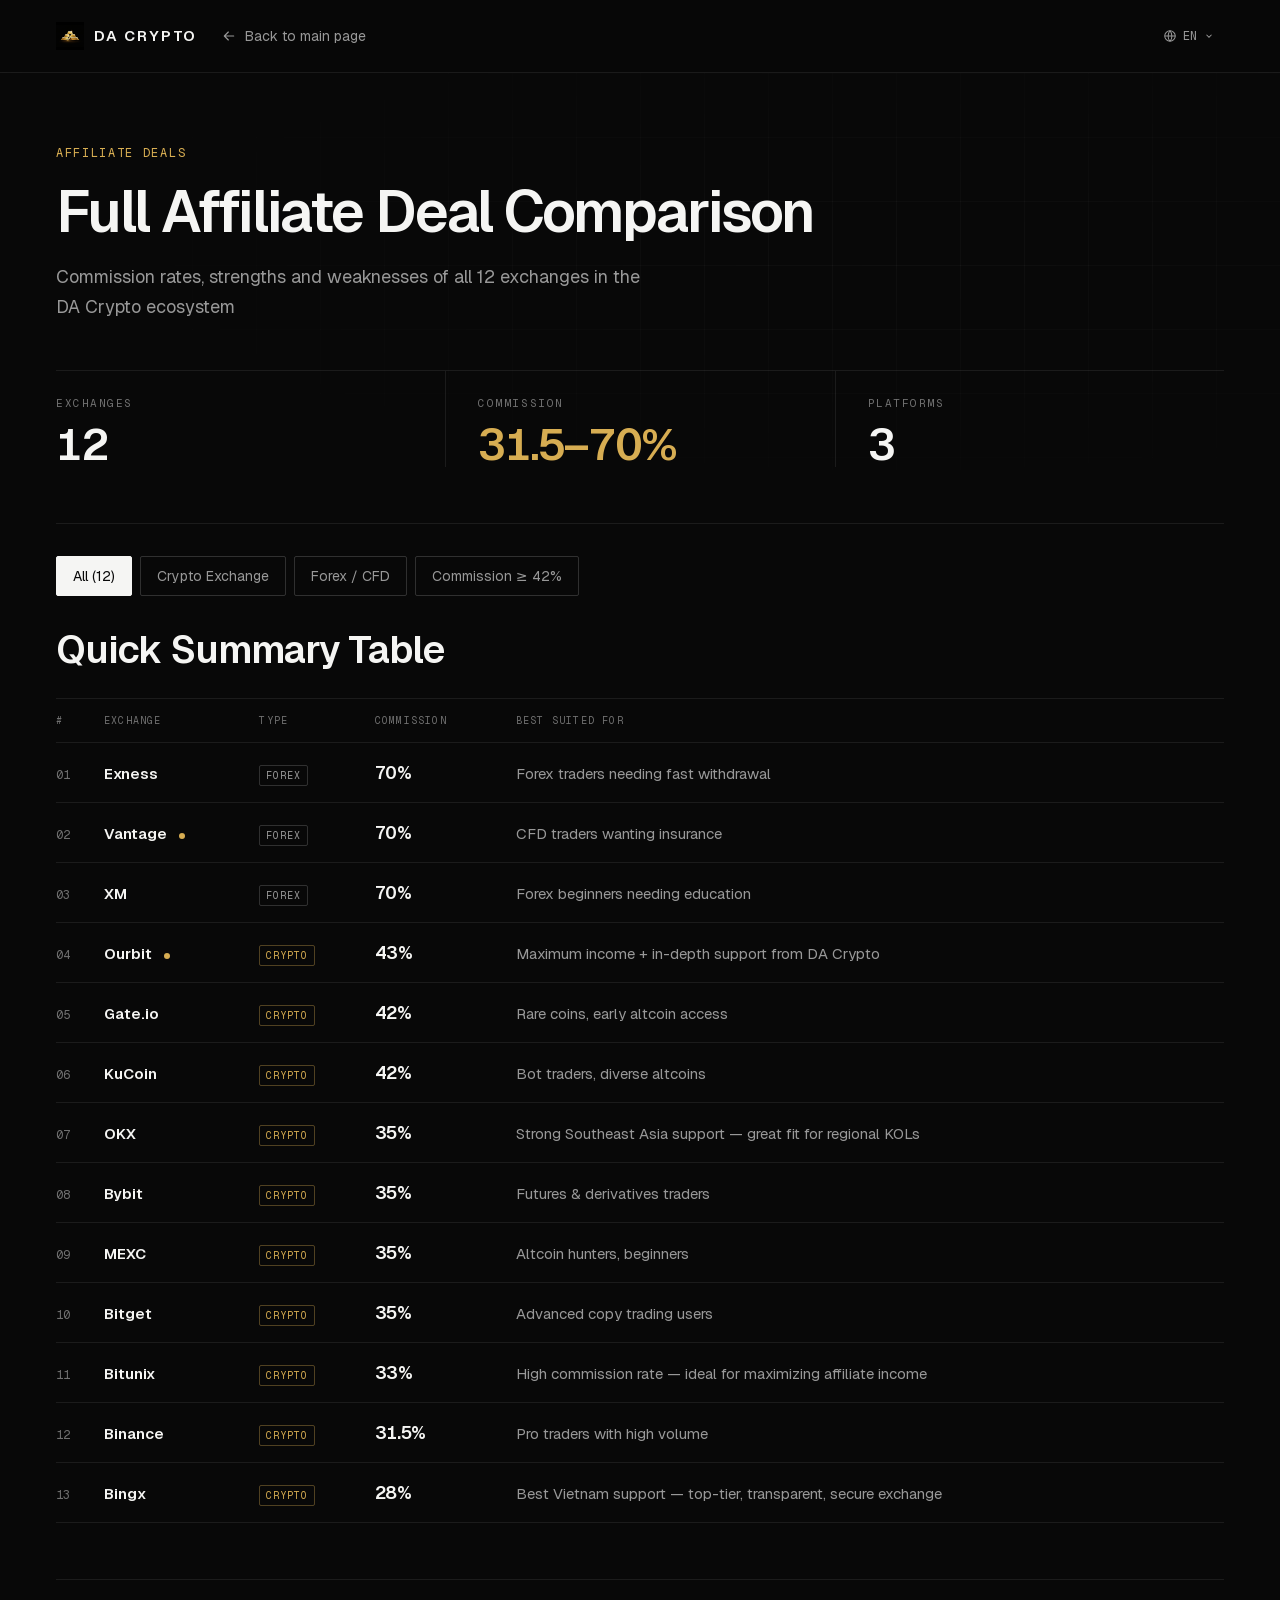
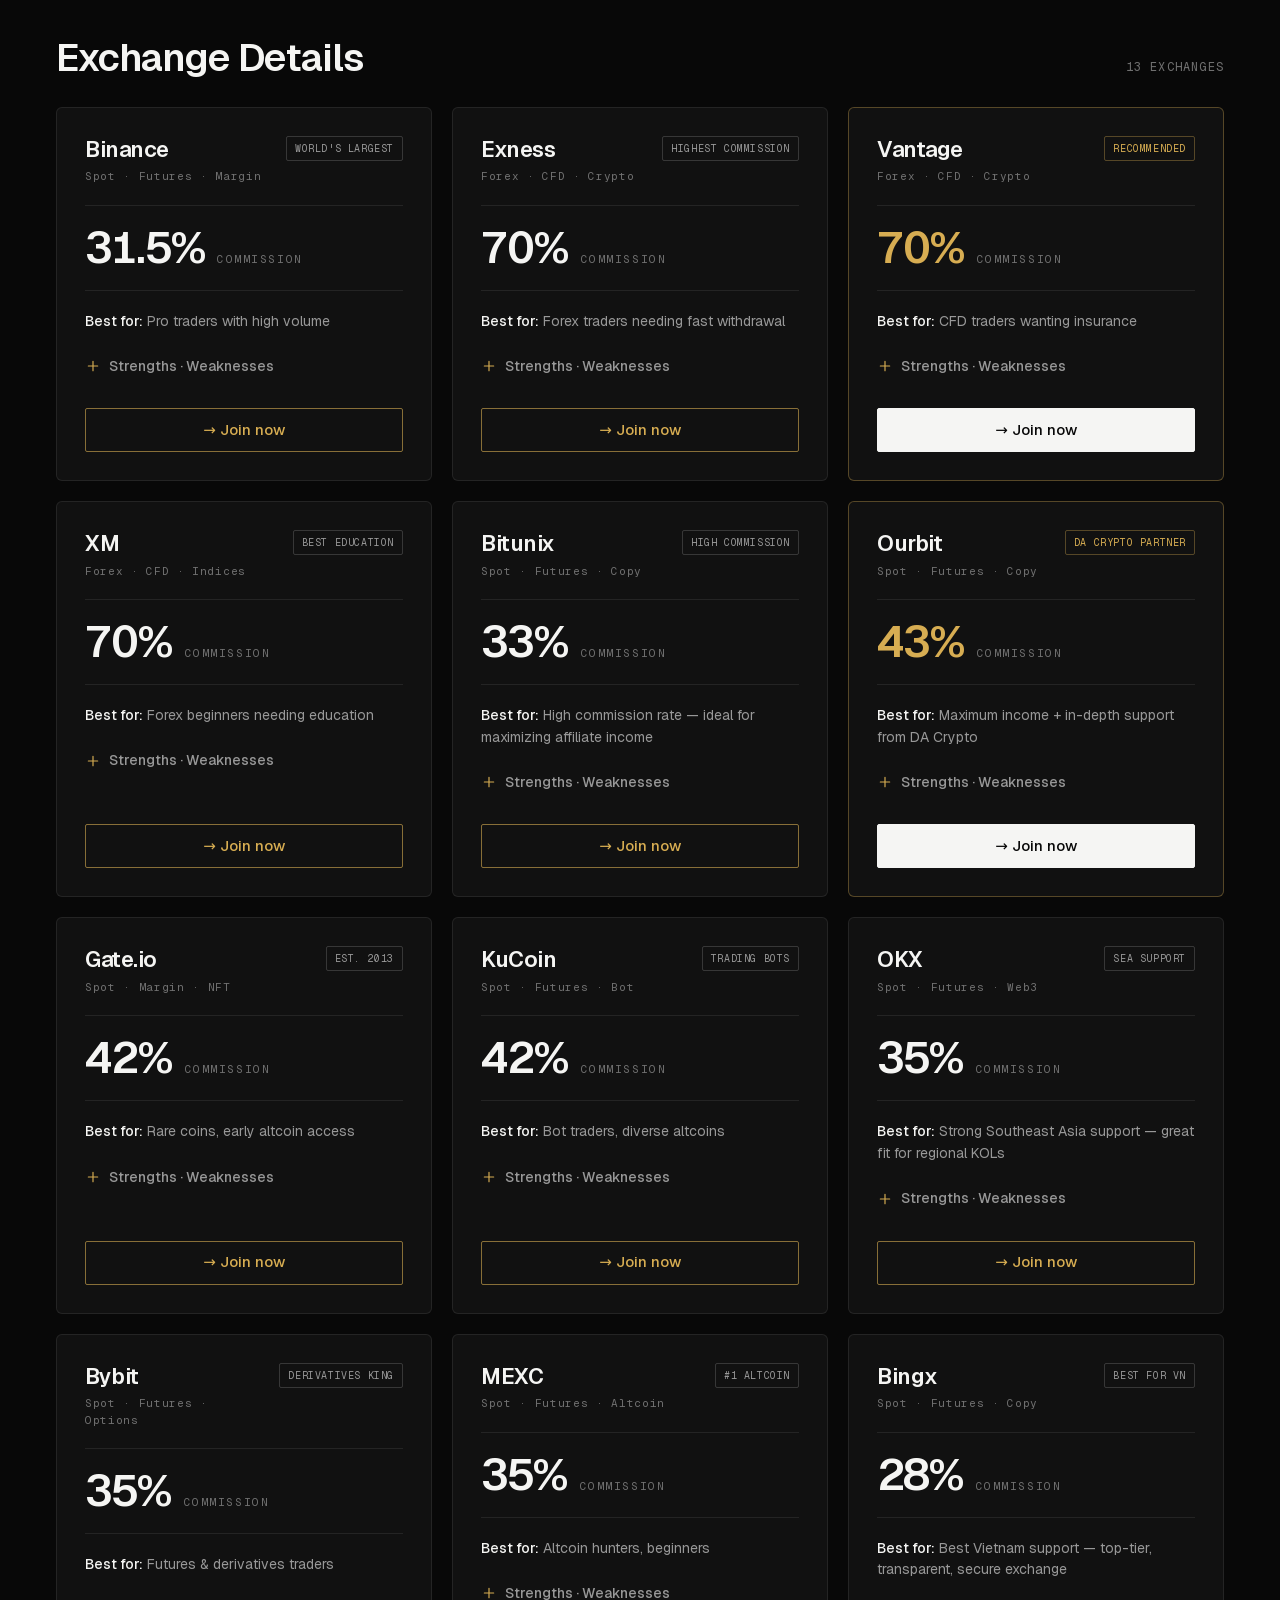
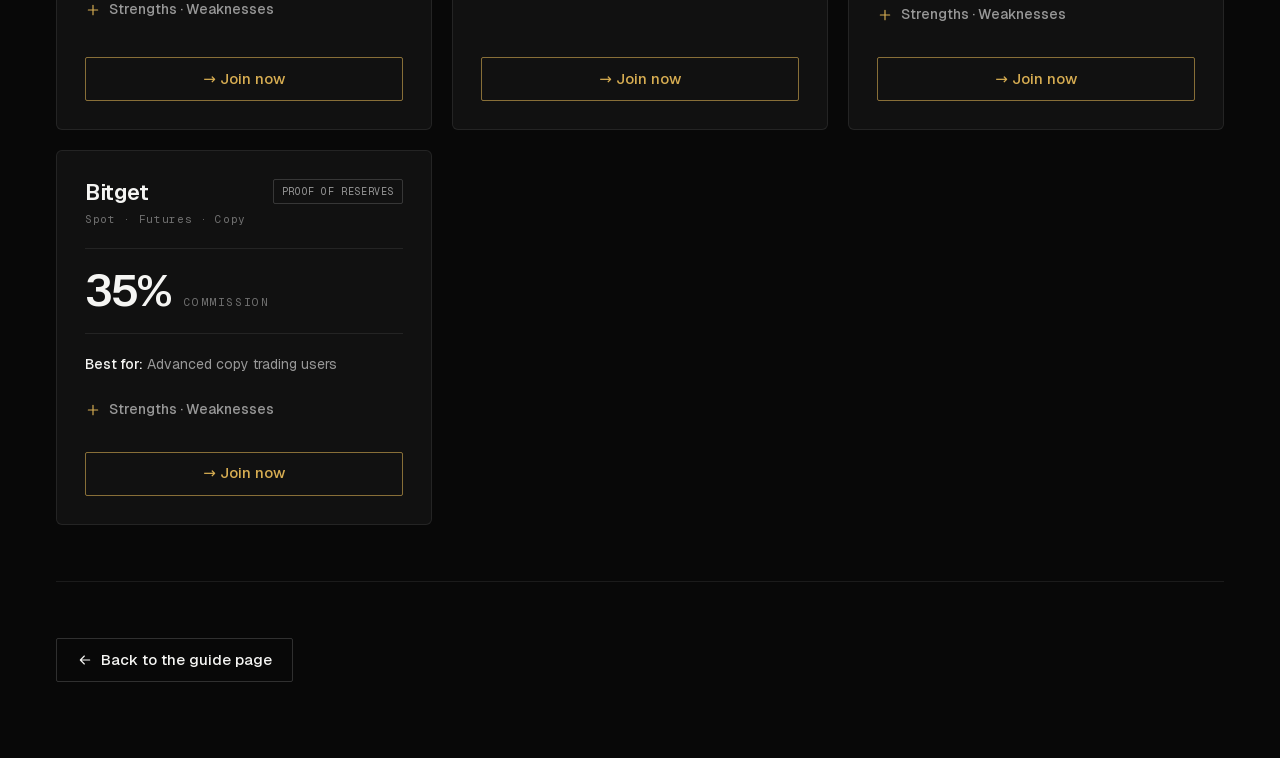
==== deals.html @ cb8964d0 "Remove inline-edit listener and dead code - index.html: remove the Perplexity inline-edit listener t" ====
<!DOCTYPE html>
<html lang="en" data-theme="dark">
<head>
  <meta charset="UTF-8" />
  <meta name="viewport" content="width=device-width, initial-scale=1.0" />
  <title>Affiliate Deal Comparison — DA CRYPTO</title>
  <style>html.i18n-pending body{visibility:hidden}</style>
  <script>document.documentElement.classList.add('i18n-pending');setTimeout(function(){document.documentElement.classList.remove('i18n-pending')},1500);</script>

  <!-- Favicon -->
  <link rel="icon" type="image/x-icon" href="/favicon.ico?v=2" />
  <link rel="icon" type="image/png" sizes="16x16" href="/favicon-16x16.png?v=2" />
  <link rel="icon" type="image/png" sizes="32x32" href="/favicon-32x32.png?v=2" />
  <link rel="icon" type="image/png" sizes="48x48" href="/favicon-48x48.png?v=2" />
  <link rel="apple-touch-icon" sizes="180x180" href="/apple-touch-icon.png?v=2" />
  <link rel="icon" type="image/png" sizes="192x192" href="/icon-192x192.png?v=2" />
  <link rel="icon" type="image/png" sizes="512x512" href="/icon-512x512.png?v=2" />
  <!-- Fonts: self-hosted Geist, identical to danetwork.asia (see style.css) -->
  <link rel="preload" href="/fonts/geist-latin.woff2" as="font" type="font/woff2" crossorigin />
  <meta name="theme-color" content="#080808" />
  <link rel="stylesheet" href="style.css" />
  <style>
    /* Deal comparison page — built only from the DA Network tokens in style.css */

    /* ── Top bar ── */
    .deals-topbar-wrap {
      position: sticky; top: 0; z-index: 50;
      border-bottom: 1px solid var(--color-line);
      background: rgb(8 8 8 / 0.85);
      -webkit-backdrop-filter: blur(12px); backdrop-filter: blur(12px);
    }
    .deals-topbar { display: flex; align-items: center; justify-content: space-between; gap: 1rem; height: var(--header-h); }
    .deals-topbar-left { display: flex; align-items: center; gap: 1.5rem; min-width: 0; }
    .deals-hero-back {
      display: inline-flex; align-items: center; gap: 0.5rem; min-height: 2.5rem;
      font-size: 0.875rem; color: var(--color-muted); white-space: nowrap;
      transition: color var(--dur-fast);
    }
    .deals-hero-back:hover { color: var(--color-fg); }
    @media (max-width: 639px) { .deals-topbar .deals-hero-back { display: none; } }

    /* ── Hero ── */
    .deals-hero { position: relative; overflow: hidden; }
    .deals-hero-content { position: relative; padding-top: 4.5rem; padding-bottom: 3.5rem; }
    .deals-hero-content h1 { margin-top: 1.25rem; max-width: 48rem; }
    .deals-hero-content p:not(.eyebrow) { max-width: var(--measure); margin-top: 1.25rem; font-size: 1.125rem; line-height: 1.65; color: var(--color-muted); }

    /* ── Stats ledger ── */
    .deals-stats {
      display: grid; grid-template-columns: repeat(3, minmax(0, 1fr));
      margin-top: 3rem; border-top: 1px solid var(--color-line);
    }
    .deals-stat { display: flex; flex-direction: column-reverse; justify-content: flex-end; gap: 0.75rem; padding: 1.5rem 1.25rem 0 0; }
    .deals-stat + .deals-stat { padding-left: 1.25rem; border-left: 1px solid var(--color-line); }
    @media (min-width: 768px) { .deals-stat { padding-right: 2rem; } .deals-stat + .deals-stat { padding-left: 2rem; } }
    .deals-stat-num {
      font-size: clamp(1.6rem, 4vw, 2.75rem); font-weight: 600; letter-spacing: -0.04em; line-height: 1;
      font-variant-numeric: tabular-nums; color: var(--color-fg);
    }
    .deals-stat:nth-child(2) .deals-stat-num { color: var(--color-gold); }
    .deals-stat-lbl { font-family: var(--font-mono); font-size: 0.6875rem; letter-spacing: 0.14em; text-transform: uppercase; color: var(--color-faint); }

    /* ── Container ── */
    .deals-container { padding-bottom: var(--section-quiet); }

    /* ── Filter (segmented) ── */
    .deals-filter {
      display: flex; flex-wrap: wrap; gap: 0.5rem;
      padding-block: 2rem; border-top: 1px solid var(--color-line);
    }
    .filter-btn {
      min-height: 2.5rem; padding-inline: 1rem;
      border: 1px solid var(--color-line-strong); border-radius: var(--radius-sm);
      font-size: 0.875rem; color: var(--color-muted);
      transition: color var(--dur-fast), border-color var(--dur-fast), background-color var(--dur-fast);
    }
    .filter-btn:hover { color: var(--color-fg); border-color: rgb(245 245 243 / 0.5); }
    .filter-btn.active { background: var(--color-fg); border-color: var(--color-fg); color: var(--color-ink-0); }

    /* ── Summary table ── */
    .summary-section { padding-bottom: 3.5rem; }
    .summary-section h2,
    .section-divider h2 {
      font-weight: 600; line-height: 1.1; letter-spacing: -0.03em;
      font-size: clamp(1.6rem, 3vw, 2.4rem);
      text-wrap: balance;
    }
    .summary-section h2 { margin-bottom: 1.75rem; }
    .summary-wrap {
      overflow-x: auto; -webkit-overflow-scrolling: touch;
      border-top: 1px solid var(--color-line);
    }
    .summary-table { width: 100%; min-width: 40rem; border-collapse: collapse; font-size: 0.9375rem; }
    .summary-table th {
      padding: 0.875rem 1rem 0.875rem 0; text-align: left; white-space: nowrap;
      font-family: var(--font-mono); font-size: 0.625rem; font-weight: 400; letter-spacing: 0.12em; text-transform: uppercase;
      color: var(--color-faint);
      border-bottom: 1px solid var(--color-line);
    }
    .summary-table td {
      padding: 1rem 1rem 1rem 0; vertical-align: baseline;
      color: var(--color-muted);
      border-bottom: 1px solid var(--color-line);
    }
    .summary-table tbody tr { transition: background-color var(--dur-fast); }
    .summary-table tbody tr:hover { background: rgb(255 255 255 / 0.02); }
    .summary-table .idx-cell { font-family: var(--font-mono); font-size: 0.75rem; color: var(--color-faint); font-variant-numeric: tabular-nums; width: 3rem; }
    .rate-cell { font-size: 1.125rem; font-weight: 600; letter-spacing: -0.02em; font-variant-numeric: tabular-nums; color: var(--color-fg) !important; white-space: nowrap; }
    .name-cell { color: var(--color-fg) !important; font-weight: 600; white-space: nowrap; }
    .table-badge {
      display: inline-block; margin-left: 0.5rem; vertical-align: 0.1em;
      width: 0.375rem; height: 0.375rem; border-radius: 50%; background: var(--color-gold);
      font-size: 0; overflow: hidden;
    }
    .type-pill {
      display: inline-block; padding: 0.125rem 0.375rem;
      border: 1px solid var(--color-line-strong); border-radius: var(--radius-sm);
      font-family: var(--font-mono); font-size: 0.625rem; letter-spacing: 0.1em; white-space: nowrap;
      color: var(--color-muted);
    }
    .type-pill.crypto { border-color: var(--color-gold-line); color: var(--color-gold); }

    /* ── Section divider ── */
    .section-divider {
      display: flex; flex-wrap: wrap; align-items: baseline; justify-content: space-between; gap: 0.75rem 2rem;
      padding-top: 3.5rem; padding-bottom: 1.75rem;
      border-top: 1px solid var(--color-line);
    }
    .section-divider-line { display: none; }
    .cards-count { font-family: var(--font-mono); font-size: 0.75rem; letter-spacing: 0.1em; text-transform: uppercase; color: var(--color-faint); }

    /* ── Cards grid ── */
    .deals-grid { display: grid; gap: 1.25rem; }
    @media (min-width: 768px) { .deals-grid { grid-template-columns: repeat(2, minmax(0, 1fr)); } }
    @media (min-width: 1280px) { .deals-grid { grid-template-columns: repeat(3, minmax(0, 1fr)); } }
    .deal-card {
      display: flex; flex-direction: column; gap: 1.25rem;
      padding: 1.75rem;
      background: var(--color-ink-1);
      border: 1px solid var(--color-line);
      border-radius: var(--radius-lg);
      transition: border-color var(--dur-fast);
    }
    .deal-card:hover { border-color: var(--color-line-strong); }
    .deal-card.featured { border-color: var(--color-gold-line); }
    .deal-card-header { display: flex; justify-content: space-between; align-items: flex-start; gap: 1rem; }
    .deal-name { font-size: 1.375rem; font-weight: 600; letter-spacing: -0.02em; line-height: 1.2; }
    .deal-type-row { display: flex; align-items: center; gap: 0.5rem; margin-top: 0.375rem; flex-wrap: wrap; }
    .deal-subtype { font-family: var(--font-mono); font-size: 0.6875rem; letter-spacing: 0.06em; color: var(--color-faint); }
    .deal-badge-pill {
      flex-shrink: 0; max-width: 50%;
      padding: 0.25rem 0.5rem;
      border: 1px solid var(--color-line-strong); border-radius: var(--radius-sm);
      font-family: var(--font-mono); font-size: 0.625rem; letter-spacing: 0.06em; text-transform: uppercase; text-align: right;
      color: var(--color-muted);
    }
    .deal-card.featured .deal-badge-pill { border-color: var(--color-gold-line); color: var(--color-gold); }
    .deal-rate-box {
      display: flex; align-items: baseline; flex-wrap: wrap; gap: 0.25rem 0.75rem;
      padding-block: 1.25rem; border-block: 1px solid var(--color-line);
    }
    .deal-rate-num { font-size: 2.75rem; font-weight: 600; letter-spacing: -0.04em; line-height: 1; font-variant-numeric: tabular-nums; }
    .deal-card.featured .deal-rate-num { color: var(--color-gold); }
    .deal-rate-label { font-family: var(--font-mono); font-size: 0.6875rem; letter-spacing: 0.14em; text-transform: uppercase; color: var(--color-faint); }
    .deal-more { margin-top: -0.5rem; }
    .deal-more .disclosure-body { display: grid; gap: 1.25rem; padding-top: 0.75rem; }
    .deal-procon { display: flex; flex-direction: column; }
    .deal-procon-title {
      margin-bottom: 0.625rem;
      font-family: var(--font-mono); font-size: 0.6875rem; letter-spacing: 0.14em; text-transform: uppercase;
    }
    .deal-procon-title.pros { color: var(--color-gold); }
    .deal-procon-title.cons { color: var(--color-faint); }
    .deal-list { display: grid; gap: 0.4rem; }
    .deal-list li { position: relative; padding-left: 1rem; font-size: 0.875rem; line-height: 1.5; color: var(--color-muted); }
    .deal-list.pros li::before { content: ''; position: absolute; left: 0; top: 0.62em; width: 0.3rem; height: 0.3rem; border-radius: 50%; background: var(--color-gold); }
    .deal-list.cons li::before { content: ''; position: absolute; left: 0; top: 0.72em; width: 0.4rem; height: 1px; background: var(--color-faint); }
    .deal-best-for { font-size: 0.875rem; line-height: 1.55; color: var(--color-muted); }
    .deal-best-for strong { color: var(--color-fg); font-weight: 500; }
    .deal-cta-btn {
      margin-top: auto;
      display: flex; align-items: center; justify-content: center; min-height: 2.75rem;
      border: 1px solid rgb(215 173 82 / 0.6); border-radius: var(--radius-sm);
      font-size: 0.9375rem; font-weight: 500; color: var(--color-gold);
      transition: background-color var(--dur-fast), color var(--dur-fast);
    }
    .deal-cta-btn:hover { background: var(--color-gold); color: var(--color-ink-0); }
    .deal-card.featured .deal-cta-btn { background: var(--color-fg); border-color: var(--color-fg); color: var(--color-ink-0); }
    .deal-card.featured .deal-cta-btn:hover { background: #fff; }

    /* ── Back footer ── */
    .deals-footer { padding-top: 3.5rem; margin-top: 3.5rem; border-top: 1px solid var(--color-line); }

    /* ── No results ── */
    .no-results { grid-column: 1 / -1; padding: 3rem 0; font-size: 1rem; color: var(--color-muted); }

    @media (max-width: 639px) {
      .deal-card { padding: 1.25rem; }
      .deals-hero-content { padding-top: 3rem; }
    }
  </style>
</head>
<body>

<!-- ═══════════════════ TOP BAR ═══════════════════ -->
<header class="deals-topbar-wrap">
  <div class="container deals-topbar">
    <div class="deals-topbar-left">
      <a href="index.html" class="logo" aria-label="DA CRYPTO Home">
        <img class="logo-mark" src="/icon-192x192.png?v=2" alt="" width="28" height="28" />
        <span class="logo-wordmark">DA CRYPTO</span>
      </a>
      <a href="index.html" class="deals-hero-back">
        <svg class="icon" width="16" height="16" viewBox="0 0 24 24" fill="none" stroke="currentColor" stroke-width="1.75" stroke-linecap="round" stroke-linejoin="round" aria-hidden="true"><path d="M19 12H5M11 6l-6 6 6 6"/></svg>
        <span id="txt-back">Về trang chính</span>
      </a>
    </div>
    <div class="lang-select" id="langSelect">
      <button class="lang-select-btn" type="button" onclick="toggleLangDropdown()" aria-label="Select language" aria-haspopup="listbox">
        <svg class="icon" width="14" height="14" viewBox="0 0 24 24" fill="none" stroke="currentColor" stroke-width="1.75" aria-hidden="true"><circle cx="12" cy="12" r="9"/><path d="M3 12h18M12 3a14 14 0 0 1 0 18M12 3a14 14 0 0 0 0 18"/></svg>
        <span id="langCurrentLabel">EN</span>
        <svg class="icon lang-chevron" width="10" height="10" viewBox="0 0 24 24" fill="none" stroke="currentColor" stroke-width="2.5" aria-hidden="true"><path d="M6 9l6 6 6-6"/></svg>
      </button>
      <div class="lang-dropdown" id="langDropdown" role="listbox">
        <button class="lang-opt" type="button" role="option" lang="vi" data-lang-code="vi" onclick="selectLangDeals('vi')"><span class="lang-code">VI</span><span>Tiếng Việt</span></button>
        <button class="lang-opt active" type="button" role="option" lang="en" data-lang-code="en" onclick="selectLangDeals('en')"><span class="lang-code">EN</span><span>English</span></button>
        <button class="lang-opt" type="button" role="option" lang="th" data-lang-code="th" onclick="selectLangDeals('th')"><span class="lang-code">TH</span><span>ภาษาไทย</span></button>
        <button class="lang-opt" type="button" role="option" lang="ko" data-lang-code="ko" onclick="selectLangDeals('ko')"><span class="lang-code">KO</span><span>한국어</span></button>
        <button class="lang-opt" type="button" role="option" lang="id" data-lang-code="id" onclick="selectLangDeals('id')"><span class="lang-code">ID</span><span>Indonesia</span></button>
      </div>
    </div>
  </div>
</header>

<!-- ═══════════════════ HERO ═══════════════════ -->
<main>
<div class="deals-hero">
  <div class="hero-grid-bg" aria-hidden="true"></div>
  <div class="container deals-hero-content">
    <p class="eyebrow" id="txt-tag">AFFILIATE DEALS</p>
    <h1 class="h-section" id="txt-title">So Sánh Deal Affiliate Tất Cả Sàn</h1>
    <p id="txt-sub">Tỷ lệ hoa hồng, thế mạnh và điểm yếu của 12 sàn trong hệ sinh thái DA Crypto</p>
    <div class="deals-stats">
      <div class="deals-stat">
        <div class="deals-stat-num">12</div>
        <div class="deals-stat-lbl" id="txt-stat1">Sàn giao dịch</div>
      </div>
      <div class="deals-stat">
        <div class="deals-stat-num">31.5–70%</div>
        <div class="deals-stat-lbl" id="txt-stat2">Hoa hồng</div>
      </div>
      <div class="deals-stat">
        <div class="deals-stat-num">3</div>
        <div class="deals-stat-lbl" id="txt-stat3">Nền tảng</div>
      </div>
    </div>
  </div>
</div>

<!-- ═══════════════════ CONTENT ═══════════════════ -->
<div class="container deals-container">

  <!-- Filter -->
  <div class="deals-filter">
    <button class="filter-btn active" data-filter="all"    onclick="applyFilter('all')"    id="fb-all">Tất cả (12)</button>
    <button class="filter-btn"        data-filter="crypto" onclick="applyFilter('crypto')" id="fb-crypto">Crypto Exchange</button>
    <button class="filter-btn"        data-filter="forex"  onclick="applyFilter('forex')"  id="fb-forex">Forex / CFD</button>
    <button class="filter-btn"        data-filter="high"   onclick="applyFilter('high')"   id="fb-high">HH ≥ 42%</button>
  </div>

  <!-- Summary table -->
  <div class="summary-section">
    <h2 id="txt-table-title">Bảng Tổng Hợp Nhanh</h2>
    <div class="summary-wrap">
      <table class="summary-table">
        <thead>
          <tr>
            <th>#</th>
            <th id="th-name">Sàn</th>
            <th id="th-type">Loại</th>
            <th id="th-rate">Hoa Hồng</th>
            <th id="th-best">Phù hợp nhất với</th>
          </tr>
        </thead>
        <tbody id="summaryBody"></tbody>
      </table>
    </div>
  </div>

  <!-- Section heading -->
  <div class="section-divider">
    <h2 id="txt-cards-title">Chi Tiết Từng Sàn</h2>
    <div class="section-divider-line"></div>
    <span class="cards-count" id="txt-cards-count">12 sàn</span>
  </div>

  <!-- Cards -->
  <div class="deals-grid" id="dealsGrid"></div>

  <!-- Back -->
  <div class="deals-footer">
    <a href="index.html" class="btn btn-outline back-home">
      <svg class="icon" width="16" height="16" viewBox="0 0 24 24" fill="none" stroke="currentColor" stroke-width="1.75" stroke-linecap="round" stroke-linejoin="round" aria-hidden="true"><path d="M19 12H5M11 6l-6 6 6 6"/></svg>
      <span id="txt-back2">Quay lại trang hướng dẫn</span>
    </a>
  </div>

</div><!-- /deals-container -->
</main>

<script>
// ═══════════════════════════════════════════════════════════
// DATA — self-contained, no dependency on app.js
// ═══════════════════════════════════════════════════════════
var exchangesData = {
  vi: [
    {
      name: 'Binance', cat: 'crypto',
      type: 'Spot · Futures · Margin',
      rate: '31.5%', rateNum: 31.5, rateNote: 'hoa hồng',
      featured: false, badge: '🌍 Lớn nhất thế giới',
      bestFor: 'Trader chuyên nghiệp, volume cao',
      pros: ['Thanh khoản sâu nhất thị trường','Phí thấp, giảm thêm khi dùng BNB','Hơn 500 cặp giao dịch','Proof of Reserves minh bạch'],
      cons: ['Hoa hồng affiliate thấp (31.5%)','Vấn đề pháp lý tại Mỹ 2023','KYC phức tạp, support chậm'],
    },
    {
      name: 'Exness', cat: 'forex',
      type: 'Forex · CFD · Crypto',
      rate: '70%', rateNum: 70, rateNote: 'hoa hồng',
      featured: false, badge: '💰 HH cao nhất',
      bestFor: 'Forex trader, cần rút nhanh',
      pros: ['Hoa hồng lên đến 70% — cao nhất nhóm','Rút tiền tức thì 24/7','Leverage cao (dưới $5,000)','Phí rút = 0, quản lý = 0'],
      cons: ['Không nhận người dùng Mỹ/EU','Spread một số cặp rất rộng','Sản phẩm hạn chế (~200 mã)'],
    },
    {
      name: 'Vantage', cat: 'forex',
      type: 'Forex · CFD · Crypto',
      rate: '70%', rateNum: 70, rateNote: 'hoa hồng',
      featured: true, badge: '⭐ Được đề xuất',
      bestFor: 'CFD trader, muốn bảo hiểm',
      pros: ["Hoa hồng 70%, bảo hiểm Lloyd's đến $1M","Được quản lý bởi ASIC, FCA, CIMA","Spread từ 0.0 pip, spread thực tế","MT4/MT5/TradingView/App riêng"],
      cons: ['Cơ cấu pháp lý nhiều entity gây nhầm lẫn','Support có thể chậm giờ cao điểm','Tài liệu giáo dục chưa sâu'],
    },
    {
      name: 'XM', cat: 'forex',
      type: 'Forex · CFD · Indices',
      rate: '70%', rateNum: 70, rateNote: 'hoa hồng',
      featured: false, badge: '📚 Giáo dục tốt',
      bestFor: 'Forex beginner, cần đào tạo',
      pros: ['Deposit tối thiểu chỉ $5','Webinar hàng ngày, đào tạo đa ngôn ngữ','Có giấy phép CySEC, ASIC','Bảo vệ số dư âm cho tất cả khách hàng'],
      cons: ['Dealing desk — xung đột lợi ích','Spread Standard rộng (EUR/USD ~2 pips)','Phí inactive sau 90 ngày','Không có ECN/STP, không có TradingView'],
    },
    {
      name: 'Bitunix', cat: 'crypto',
      type: 'Spot · Futures · Copy',
      rate: '33%', rateNum: 33, rateNote: 'hoa hồng',
      featured: false, badge: '💸 Hoa Hồng Cao',
      bestFor: 'Tỷ lệ hoa hồng cao — lý tưởng để tối đa thu nhập affiliate',
      pros: ['Không cần KYC (rút đến $1M/ngày)','Leverage 125x, phí futures 0.02%/0.06%','Trustpilot 4.5/5 từ nghìn đánh giá','Khả dụng toàn cầu kể cả nhiều nước hạn chế'],
      cons: ['Ít coin hơn Binance/MEXC','Chỉ cặp USDT, không có fiat rút','Không khả dụng tại Mỹ'],
      link: 'https://www.bitunix.com/register?vipCode=Gw77',
    },
    {
      name: 'Ourbit', cat: 'crypto',
      type: 'Spot · Futures · Copy',
      rate: '43%', rateNum: 43, rateNote: 'hoa hồng',
      featured: true, badge: '🔗 Đối Tác DA Crypto',
      bestFor: 'Tối đa thu nhập + hỗ trợ chuyên sâu từ DA Crypto',
      pros: ['Hoa hồng 43% — cao nhất Đông Nam Á','Đối tác chiến lược của DA Crypto','Hỗ trợ trực tiếp từ team Ourbit & DA Crypto','Tập trung vào thị trường SEA'],
      cons: ['Sàn mới, ít tên tuổi hơn Binance','Thanh khoản thấp hơn sàn top','Ít coin hơn các sàn lớn'],
      link: 'https://www.ourbit.com/register?inviteCode=SY7QT9',
    },
    {
      name: 'Gate.io', cat: 'crypto',
      type: 'Spot · Margin · NFT',
      rate: '42%', rateNum: 42, rateNote: 'hoa hồng',
      featured: false, badge: '🏛️ Lâu đời 2013',
      bestFor: 'Cần coin hiếm, altcoin sớm',
      pros: ['3,800+ coin — đa dạng nhất','Proof-of-reserves Merkle Tree minh bạch','Hệ sinh thái Web3, NFT, GameFi','Reserves $10.8B với buffer 128%'],
      cons: ['Phí rút một số coin cao','KYC bắt buộc để rút tiền','Không khả dụng tại Mỹ'],
    },
    {
      name: 'KuCoin', cat: 'crypto',
      type: 'Spot · Futures · Bot',
      rate: '42%', rateNum: 42, rateNote: 'hoa hồng',
      featured: false, badge: '🤖 Trading Bots',
      bestFor: 'Bot trader, altcoin đa dạng',
      pros: ['1,000+ altcoin, phí thấp','Trading bots đa dạng, tokenized stocks','P2P hỗ trợ 70+ fiat on-ramp','SOC 2 Type II, PoR xác nhận'],
      cons: ['Bị phạt $300M+ tại Mỹ, không nhận US user','Bị hack $275M năm 2020','Support kém trong sự cố lớn'],
    },
    {
      name: 'OKX', cat: 'crypto',
      type: 'Spot · Futures · Web3',
      rate: '35%', rateNum: 35, rateNote: 'hoa hồng',
      featured: false, badge: '🌏 ĐNA Support',
      bestFor: 'Support mạnh vùng Đông Nam Á, phù hợp KOL khu vực',
      pros: ['Ví Web3 tích hợp, hỗ trợ 100+ blockchain','Liquidity sâu, phí thấp với OKB','Copy trading & bots đa dạng','Proof-of-reserves zk-STARK minh bạch'],
      cons: ['Không dành cho người mới — giao diện phức tạp','Không hỗ trợ người dùng Mỹ','Phí nạp fiat qua bên thứ ba'],
    },
    {
      name: 'Bybit', cat: 'crypto',
      type: 'Spot · Futures · Options',
      rate: '35%', rateNum: 35, rateNote: 'hoa hồng',
      featured: false, badge: '📈 Futures mạnh',
      bestFor: 'Futures & derivatives trader',
      pros: ['Thanh khoản derivatives hàng đầu','AI Aurora, copy trading, trading bots','Proof of Reserves minh bạch sau 2025','App mobile đầy đủ tính năng'],
      cons: ['Không có bảo hiểm tiền gửi','Bị hack $1.5B tháng 2/2025 (đã xử lý)','KYC lâu, không hỗ trợ Mỹ/Anh'],
    },
    {
      name: 'MEXC', cat: 'crypto',
      type: 'Spot · Futures · Altcoin',
      rate: '35%', rateNum: 35, rateNote: 'hoa hồng',
      featured: false, badge: '🪙 Altcoin số 1',
      bestFor: 'Altcoin hunter, newbie-friendly',
      pros: ['3,000+ altcoin — nhiều nhất thị trường','Phí maker 0% spot & futures','Leverage tối đa 500x','KYC không bắt buộc cho giao dịch'],
      cons: ['Pháp lý mờ hơn các sàn lớn','Không có ở Mỹ và một số nước','Thanh khoản mỏng trên altcoin nhỏ'],
    },
    {
      name: 'Bingx', cat: 'crypto',
      type: 'Spot · Futures · Copy',
      rate: '28%', rateNum: 28, rateNote: 'hoa hồng',
      featured: false, badge: '🇻🇳 Tốt nhất cho VN',
      bestFor: 'Hỗ trợ Việt Nam tốt nhất, sàn top, minh bạch, an toàn',
      pros: ['Copy trading AI hàng đầu thị trường','Giao diện thân thiện người mới','Chế độ demo trading miễn phí','Phí futures cạnh tranh'],
      cons: ['Không có leverage trên spot','Không có token sàn giảm phí','Không khả dụng tại Mỹ'],
      link: 'https://bingxdao.com/invite/JXQSZO/',
    },
    {
      name: 'Bitget', cat: 'crypto',
      type: 'Spot · Futures · Copy',
      rate: '35%', rateNum: 35, rateNote: 'hoa hồng',
      featured: false, badge: '🛡️ Proof of Reserves',
      bestFor: 'Copy trading chuyên sâu',
      pros: ['Copy trading chuyên sâu, top 2 liquidity BTC','Proof of Reserves 188%, quỹ bảo vệ $780M','Phí futures 0.02%/0.06% — rất cạnh tranh','App mobile được đánh giá 4.6/5'],
      cons: ['Không thân thiện với người mới','Fiat access phụ thuộc vùng','Trustpilot mixed (~3.0/5)'],
    },
  ],
  en: [
    {
      name: 'Binance', cat: 'crypto',
      type: 'Spot · Futures · Margin',
      rate: '31.5%', rateNum: 31.5, rateNote: 'commission',
      featured: false, badge: "🌍 World's Largest",
      bestFor: 'Pro traders with high volume',
      pros: ['Deepest liquidity in the market','Low fees, extra discount with BNB','500+ trading pairs','Transparent Proof of Reserves'],
      cons: ['Lower affiliate rate (31.5%)','US regulatory issues in 2023','Complex KYC, slow support'],
    },
    {
      name: 'Exness', cat: 'forex',
      type: 'Forex · CFD · Crypto',
      rate: '70%', rateNum: 70, rateNote: 'commission',
      featured: false, badge: '💰 Highest Commission',
      bestFor: 'Forex traders needing fast withdrawal',
      pros: ['Up to 70% commission — highest in group','Instant withdrawals 24/7','Unlimited leverage (under $5,000)','Zero withdrawal & management fees'],
      cons: ['Restricted in US/EU','Very wide spreads on some pairs','Limited product range (~200 symbols)'],
    },
    {
      name: 'Vantage', cat: 'forex',
      type: 'Forex · CFD · Crypto',
      rate: '70%', rateNum: 70, rateNote: 'commission',
      featured: true, badge: '⭐ Recommended',
      bestFor: 'CFD traders wanting insurance',
      pros: ["70% commission, Lloyd's insurance up to $1M","Regulated by ASIC, FCA, CIMA","Spreads from 0.0 pip, live spread feed","MT4/MT5/TradingView/proprietary app"],
      cons: ['Multi-entity structure can confuse beginners','Support may slow during peak hours','Educational content could be deeper'],
    },
    {
      name: 'XM', cat: 'forex',
      type: 'Forex · CFD · Indices',
      rate: '70%', rateNum: 70, rateNote: 'commission',
      featured: false, badge: '📚 Best Education',
      bestFor: 'Forex beginners needing education',
      pros: ['Only $5 minimum deposit','Daily webinars, multilingual education','CySEC & ASIC regulated','Negative balance protection globally'],
      cons: ['Dealing desk — conflict of interest','Wide Standard spreads (~2 pips EUR/USD)','Inactivity fees after just 90 days','No ECN/STP, no TradingView'],
    },
    {
      name: 'Bitunix', cat: 'crypto',
      type: 'Spot · Futures · Copy',
      rate: '33%', rateNum: 33, rateNote: 'commission',
      featured: false, badge: '💸 High Commission',
      bestFor: 'High commission rate — ideal for maximizing affiliate income',
      pros: ['No mandatory KYC (up to $1M/day withdrawal)','125x leverage, 0.02%/0.06% futures fees','Trustpilot 4.5/5 from thousands of reviews','Available globally including restricted regions'],
      cons: ['Fewer coins than Binance/MEXC','USDT-only pairs, no fiat withdrawal','Not available in US'],
      link: 'https://www.bitunix.com/register?vipCode=Gw77',
    },
    {
      name: 'Ourbit', cat: 'crypto',
      type: 'Spot · Futures · Copy',
      rate: '43%', rateNum: 43, rateNote: 'commission',
      featured: true, badge: '🔗 DA Crypto Partner',
      bestFor: 'Maximum income + in-depth support from DA Crypto',
      pros: ['43% commission — highest in Southeast Asia','Strategic partner of DA Crypto','Direct support from Ourbit & DA Crypto team','Focused on SEA market'],
      cons: ['Newer exchange, less brand recognition than Binance','Lower liquidity than top exchanges','Fewer coins than major exchanges'],
      link: 'https://www.ourbit.com/register?inviteCode=SY7QT9',
    },
    {
      name: 'Gate.io', cat: 'crypto',
      type: 'Spot · Margin · NFT',
      rate: '42%', rateNum: 42, rateNote: 'commission',
      featured: false, badge: '🏛️ Est. 2013',
      bestFor: 'Rare coins, early altcoin access',
      pros: ['3,800+ coins — most diverse','Merkle Tree PoR, $10.8B reserves (128%)','Web3, NFT, GameFi ecosystem','Regular fee-free stablecoin promotions'],
      cons: ['Higher withdrawal fees on some coins','KYC required to withdraw','Not available in US'],
    },
    {
      name: 'KuCoin', cat: 'crypto',
      type: 'Spot · Futures · Bot',
      rate: '42%', rateNum: 42, rateNote: 'commission',
      featured: false, badge: '🤖 Trading Bots',
      bestFor: 'Bot traders, diverse altcoins',
      pros: ['1,000+ altcoins, low fees','Diverse bots, tokenized stocks','P2P with 70+ fiat on-ramps','SOC 2 Type II, verified PoR'],
      cons: ['$300M+ US penalty, no US users','Hacked for $275M in 2020','Poor support during major incidents'],
    },
    {
      name: 'OKX', cat: 'crypto',
      type: 'Spot · Futures · Web3',
      rate: '35%', rateNum: 35, rateNote: 'commission',
      featured: false, badge: '🌏 SEA Support',
      bestFor: 'Strong Southeast Asia support — great fit for regional KOLs',
      pros: ['Integrated Web3 wallet, 100+ blockchains','Deep liquidity, fee discounts with OKB','Diverse copy trading & bots','zk-STARK Proof of Reserves'],
      cons: ['Complex UI — not for beginners','Not available for US users','Fiat deposits via third-party only'],
    },
    {
      name: 'Bybit', cat: 'crypto',
      type: 'Spot · Futures · Options',
      rate: '35%', rateNum: 35, rateNote: 'commission',
      featured: false, badge: '📈 Derivatives King',
      bestFor: 'Futures & derivatives traders',
      pros: ['Top-tier derivatives liquidity','AI Aurora, copy trading, bots','Transparent PoR since 2025','Full-featured mobile app'],
      cons: ['No deposit insurance','$1.5B hack Feb 2025 (resolved)','Slow KYC, no US/UK support'],
    },
    {
      name: 'MEXC', cat: 'crypto',
      type: 'Spot · Futures · Altcoin',
      rate: '35%', rateNum: 35, rateNote: 'commission',
      featured: false, badge: '🪙 #1 Altcoin',
      bestFor: 'Altcoin hunters, beginners',
      pros: ['3,000+ altcoins — most in the market','0% maker fees on spot & futures','Up to 500x leverage','No mandatory KYC for trading'],
      cons: ['Less regulatory clarity than top-tier','Not available in US and some countries','Thin liquidity on small-cap pairs'],
    },
    {
      name: 'Bingx', cat: 'crypto',
      type: 'Spot · Futures · Copy',
      rate: '28%', rateNum: 28, rateNote: 'commission',
      featured: false, badge: '🇻🇳 Best for VN',
      bestFor: 'Best Vietnam support — top-tier, transparent, secure exchange',
      pros: ['Industry-leading AI copy trading','Beginner-friendly interface','Free demo trading mode','Competitive futures fees'],
      cons: ['No leverage on spot pairs','No native exchange token for fee reduction','Not available in US'],
      link: 'https://bingxdao.com/invite/JXQSZO/',
    },
    {
      name: 'Bitget', cat: 'crypto',
      type: 'Spot · Futures · Copy',
      rate: '35%', rateNum: 35, rateNote: 'commission',
      featured: false, badge: '🛡️ Proof of Reserves',
      bestFor: 'Advanced copy trading users',
      pros: ['Top copy trading, #2 BTC liquidity','PoR 188%, protection fund $780M','0.02%/0.06% futures fees','Mobile app rated 4.6/5'],
      cons: ['Not beginner-friendly','Fiat access varies by region','Mixed Trustpilot reviews (~3.0/5)'],
    },
  ],
};

// ═══════════════════════════════════════════════════════════
// STATE
// ═══════════════════════════════════════════════════════════
// English is the default; shares the saved choice with the home page.
var lang = 'en';
try { var savedLang = localStorage.getItem('dacrypto-lang'); if (savedLang) lang = savedLang; } catch (e) {}
var activeFilter = 'all';
// Alias new languages to English exchange data
// Alias new langs to English exchange data (includes all links)
exchangesData.th = exchangesData.en;
exchangesData.ko = exchangesData.en;
exchangesData.id = exchangesData.en;

var txt = {
  vi: {
    back: 'Về trang chính', back2: 'Quay lại trang hướng dẫn',
    tag: '🔥 AFFILIATE DEALS',
    title: 'So Sánh Deal Affiliate Tất Cả Sàn',
    sub: 'Tỷ lệ hoa hồng, thế mạnh và điểm yếu của 12 sàn trong hệ sinh thái DA Crypto',
    stat1: 'Sàn giao dịch', stat2: 'Hoa hồng', stat3: 'Nền tảng',
    fbAll: 'Tất cả (12)', fbCrypto: 'Crypto Exchange', fbForex: 'Forex / CFD', fbHigh: 'HH ≥ 42%',
    tableTitle: 'Bảng Tổng Hợp Nhanh',
    thName: 'Sàn', thType: 'Loại', thRate: 'Hoa Hồng', thBest: 'Phù hợp nhất với',
    cardsTitle: 'Chi Tiết Từng Sàn',
    pros: 'Thế mạnh', cons: 'Điểm yếu',
    bestForLabel: 'Phù hợp với',
    cta: '→ Tham gia ngay',
    noResults: 'Không có sàn nào phù hợp với bộ lọc này.',
  },
  en: {
    back: 'Back to main page', back2: 'Back to the guide page',
    tag: '🔥 AFFILIATE DEALS',
    title: 'Full Affiliate Deal Comparison',
    sub: 'Commission rates, strengths and weaknesses of all 12 exchanges in the DA Crypto ecosystem',
    stat1: 'Exchanges', stat2: 'Commission', stat3: 'Platforms',
    fbAll: 'All (12)', fbCrypto: 'Crypto Exchange', fbForex: 'Forex / CFD', fbHigh: 'Commission ≥ 42%',
    tableTitle: 'Quick Summary Table',
    thName: 'Exchange', thType: 'Type', thRate: 'Commission', thBest: 'Best suited for',
    cardsTitle: 'Exchange Details',
    pros: 'Strengths', cons: 'Weaknesses',
    bestForLabel: 'Best for',
    cta: '→ Join now',
    noResults: 'No exchanges match this filter.',
  },
  th: {
    back: 'กลับหน้าหลัก', back2: 'กลับไปหน้าคู่มือ',
    tag: '🔥 AFFILIATE DEALS',
    title: 'เปรียบเทียบ Affiliate Deal ทุกตลาด',
    sub: 'อัตราค่าคอมมิชชัน จุดแข็งและจุดอ่อนของ 12 ตลาดในระบบนิเวศ DA Crypto',
    stat1: 'ตลาดแลกเปลี่ยน', stat2: 'ค่าคอมมิชชัน', stat3: 'แพลตฟอร์ม',
    fbAll: 'ทั้งหมด (12)', fbCrypto: 'Crypto Exchange', fbForex: 'Forex / CFD', fbHigh: 'คอมมิชชัน ≥ 42%',
    tableTitle: 'ตารางสรุปเร็ว',
    thName: 'ตลาด', thType: 'ประเภท', thRate: 'ค่าคอมมิชชัน', thBest: 'เหมาะสมที่สุดสำหรับ',
    cardsTitle: 'รายละเอียดแต่ละตลาด',
    pros: 'จุดแข็ง', cons: 'จุดอ่อน',
    bestForLabel: 'เหมาะสำหรับ',
    cta: '→ เข้าร่วมเลย',
    noResults: 'ไม่มีตลาดใดที่ตรงกับตัวกรองนี้',
  },
  ko: {
    back: '메인 페이지로 돌아가기', back2: '가이드 페이지로 돌아가기',
    tag: '🔥 AFFILIATE DEALS',
    title: '전체 Affiliate Deal 비교',
    sub: 'DA Crypto 생태계에 있는 12개 거래소의 커미션 비율, 장단점',
    stat1: '거래소', stat2: '커미션', stat3: '플랫폼',
    fbAll: '전체 (12)', fbCrypto: 'Crypto Exchange', fbForex: 'Forex / CFD', fbHigh: '커미션 ≥ 42%',
    tableTitle: '빠른 요약 표',
    thName: '거래소', thType: '유형', thRate: '커미션', thBest: '가장 적합한 대상',
    cardsTitle: '거래소 상세 정보',
    pros: '장점', cons: '단점',
    bestForLabel: '최적 대상',
    cta: '→ 지금 참여하기',
    noResults: '이 필터와 일치하는 거래소가 없습니다.',
  },
  id: {
    back: 'Kembali ke halaman utama', back2: 'Kembali ke halaman panduan',
    tag: '🔥 AFFILIATE DEALS',
    title: 'Perbandingan Lengkap Affiliate Deal',
    sub: 'Tingkat komisi, kelebihan dan kekurangan 12 bursa dalam ekosistem DA Crypto',
    stat1: 'Bursa', stat2: 'Komisi', stat3: 'Platform',
    fbAll: 'Semua (12)', fbCrypto: 'Crypto Exchange', fbForex: 'Forex / CFD', fbHigh: 'Komisi ≥ 42%',
    tableTitle: 'Tabel Ringkasan Cepat',
    thName: 'Bursa', thType: 'Jenis', thRate: 'Komisi', thBest: 'Paling cocok untuk',
    cardsTitle: 'Detail Setiap Bursa',
    pros: 'Kelebihan', cons: 'Kekurangan',
    bestForLabel: 'Cocok untuk',
    cta: '→ Bergabung sekarang',
    noResults: 'Tidak ada bursa yang cocok dengan filter ini.',
  },
};

// ═══════════════════════════════════════════════════════════
// RENDER HELPERS
// ═══════════════════════════════════════════════════════════
// DA Network design language: no emoji as UI decoration (same rule as app.js).
var EMOJI_RE = /(?:(?![©®™↔-↙↩↪])\p{Extended_Pictographic}|[\u{1F1E6}-\u{1F1FF}])[️‍]*\s?/gu;
function stripEmoji(s) { return typeof s === 'string' ? s.replace(EMOJI_RE, '') : s; }

function filtered() {
  var list = exchangesData[lang];
  if (activeFilter === 'all')    return list;
  if (activeFilter === 'crypto') return list.filter(function(e){ return e.cat === 'crypto'; });
  if (activeFilter === 'forex')  return list.filter(function(e){ return e.cat === 'forex';  });
  if (activeFilter === 'high')   return list.filter(function(e){ return e.rateNum >= 42;    });
  return list;
}

function renderSummary() {
  var tbody = document.getElementById('summaryBody');
  if (!tbody) return;
  var sorted = exchangesData[lang].slice().sort(function(a,b){ return b.rateNum - a.rateNum; });
  tbody.innerHTML = sorted.map(function(e, i) {
    var pill = '<span class="type-pill ' + e.cat + '">' + e.cat.toUpperCase() + '</span>';
    var star = e.featured ? ' <span class="table-badge">★</span>' : '';
    return '<tr>'
      + '<td class="idx-cell">' + String(i+1).padStart(2, '0') + '</td>'
      + '<td class="name-cell">' + e.name + star + '</td>'
      + '<td>' + pill + '</td>'
      + '<td class="rate-cell">' + e.rate + '</td>'
      + '<td>' + e.bestFor + '</td>'
      + '</tr>';
  }).join('');
}

function renderCards() {
  var grid = document.getElementById('dealsGrid');
  if (!grid) return;
  var list = filtered();
  var t = txt[lang];

  // Update count
  var countEl = document.getElementById('txt-cards-count');
  var countSuffix = {vi:' sàn',en:' exchanges',th:' ตลาด',ko:' 거래소',id:' bursa'}[lang]||' exchanges';
  if (countEl) countEl.textContent = list.length + countSuffix;

  if (list.length === 0) {
    grid.innerHTML = '<div class="no-results">' + t.noResults + '</div>';
    return;
  }

  grid.innerHTML = list.map(function(e) {
    return '<div class="deal-card ' + e.cat + (e.featured ? ' featured' : '') + '">'
      + '<div class="deal-card-header">'
      +   '<div>'
      +     '<div class="deal-name">' + e.name + '</div>'
      +     '<div class="deal-type-row">'
      +       '<span class="deal-subtype">' + e.type + '</span>'
      +     '</div>'
      +   '</div>'
      +   (e.badge ? '<div class="deal-badge-pill">' + stripEmoji(e.badge) + '</div>' : '')
      + '</div>'
      + '<div class="deal-rate-box">'
      +   '<span class="deal-rate-num">' + e.rate + '</span>'
      +   '<span class="deal-rate-label">' + e.rateNote + '</span>'
      + '</div>'
      + '<div class="deal-best-for"><strong>' + t.bestForLabel + ':</strong> ' + e.bestFor + '</div>'
      // Pros/cons fold away (DA Network progressive disclosure)
      + '<details class="disclosure deal-more"><summary>'
      +   '<svg class="icon" width="16" height="16" viewBox="0 0 24 24" fill="none" stroke="currentColor" stroke-width="1.75" stroke-linecap="round" aria-hidden="true"><path d="M12 5v14M5 12h14"/></svg>'
      +   '<span>' + t.pros + ' · ' + t.cons + '</span></summary><div class="disclosure-body">'
      + '<div class="deal-procon">'
      +   '<div class="deal-procon-title pros">' + t.pros + '</div>'
      +   '<ul class="deal-list pros">' + e.pros.map(function(p){ return '<li>' + p + '</li>'; }).join('') + '</ul>'
      + '</div>'
      + '<div class="deal-procon">'
      +   '<div class="deal-procon-title cons">' + t.cons + '</div>'
      +   '<ul class="deal-list cons">' + e.cons.map(function(c){ return '<li>' + c + '</li>'; }).join('') + '</ul>'
      + '</div>'
      + '</div></details>'
      + '<a href="' + (e.link || 'index.html#guide') + '" class="deal-cta-btn" ' + (e.link ? 'target="_blank" rel="noopener noreferrer"' : '') + '>' + t.cta + '</a>'
      + '</div>';
  }).join('');
}

function renderAll() {
  var t = txt[lang];
  // Text nodes
  document.getElementById('txt-back').textContent    = t.back;
  document.getElementById('txt-back2').textContent   = t.back2;
  document.documentElement.setAttribute('lang', lang);
  document.getElementById('txt-tag').textContent     = stripEmoji(t.tag);
  document.getElementById('txt-title').textContent   = t.title;
  document.getElementById('txt-sub').textContent     = t.sub;
  document.getElementById('txt-stat1').textContent   = t.stat1;
  document.getElementById('txt-stat2').textContent   = t.stat2;
  document.getElementById('txt-stat3').textContent   = t.stat3;
  document.getElementById('fb-all').textContent      = t.fbAll;
  document.getElementById('fb-crypto').textContent   = t.fbCrypto;
  document.getElementById('fb-forex').textContent    = t.fbForex;
  document.getElementById('fb-high').textContent     = t.fbHigh;
  document.getElementById('txt-table-title').textContent = t.tableTitle;
  document.getElementById('th-name').textContent     = t.thName;
  document.getElementById('th-type').textContent     = t.thType;
  document.getElementById('th-rate').textContent     = t.thRate;
  document.getElementById('th-best').textContent     = t.thBest;
  document.getElementById('txt-cards-title').textContent = t.cardsTitle;
  // Update dropdown label
  var labelMap = {vi:'VI',en:'EN',th:'TH',ko:'KO',id:'ID'};
  var lbl = document.getElementById('langCurrentLabel');
  if (lbl) lbl.textContent = labelMap[lang] || lang.toUpperCase();
  document.querySelectorAll('.lang-opt').forEach(function(btn){
    btn.classList.toggle('active', btn.getAttribute('data-lang-code') === lang);
  });

  renderSummary();
  renderCards();
}

// ═══════════════════════════════════════════════════════════
// CONTROLS
// ═══════════════════════════════════════════════════════════
var langCycleDeals = ['vi','en','th','ko','id'];
window.toggleLang = function() {
  var idx = langCycleDeals.indexOf(lang);
  lang = langCycleDeals[(idx + 1) % langCycleDeals.length];
  renderAll();
};

window.selectLangDeals = function(l) {
  if (txt[l]) { lang = l; try { localStorage.setItem('dacrypto-lang', l); } catch (e) {} renderAll(); }
  var dd = document.getElementById('langDropdown');
  if (dd) dd.classList.remove('open');
};

window.toggleLangDropdown = function() {
  var dd = document.getElementById('langDropdown');
  if (dd) dd.classList.toggle('open');
};

document.addEventListener('click', function(e) {
  var sel = document.getElementById('langSelect');
  if (sel && !sel.contains(e.target)) {
    var dd = document.getElementById('langDropdown');
    if (dd) dd.classList.remove('open');
  }
});

window.applyFilter = function(filter) {
  activeFilter = filter;
  document.querySelectorAll('.filter-btn').forEach(function(btn){
    btn.classList.toggle('active', btn.dataset.filter === filter);
  });
  renderCards();
};

// Init
document.addEventListener('DOMContentLoaded', function() {
  if (!txt[lang]) lang = 'en';
  renderAll();
  document.documentElement.classList.remove('i18n-pending');
});
</script>

</body>
</html>
---- style.css ----
/* ═══════════════════════════════════════════════════════════════
   DA CRYPTO — Design System
   A direct extension of the DA Network design system (danetwork.asia).
   Tokens below are copied verbatim from da-network-hub/src/app/globals.css
   — do not approximate or add colours outside this palette.
   ═══════════════════════════════════════════════════════════════ */

/* ─── Self-hosted Geist (SIL OFL 1.1) — same files as danetwork.asia ─── */
@font-face {
  font-family: "Geist";
  src: url("/fonts/geist-latin.woff2") format("woff2");
  font-weight: 100 900;
  font-display: swap;
  unicode-range: U+0000-00FF, U+0131, U+0152-0153, U+02BB-02BC, U+02C6, U+02DA, U+02DC, U+0304, U+0308, U+0329,
    U+2000-206F, U+20AC, U+2122, U+2191, U+2193, U+2212, U+2215, U+FEFF, U+FFFD;
}
@font-face {
  font-family: "Geist";
  src: url("/fonts/geist-latin-ext.woff2") format("woff2");
  font-weight: 100 900;
  font-display: swap;
  unicode-range: U+0100-02BA, U+02BD-02C5, U+02C7-02CC, U+02CE-02D7, U+02DD-02FF, U+1D00-1DBF, U+1E00-1E9F,
    U+1EF2-1EFF, U+2020, U+20A0-20AB, U+20AD-20C0, U+2113, U+2C60-2C7F, U+A720-A7FF;
}
@font-face {
  font-family: "Geist Mono";
  src: url("/fonts/geist-mono-latin.woff2") format("woff2");
  font-weight: 100 900;
  font-display: swap;
  unicode-range: U+0000-00FF, U+0131, U+0152-0153, U+02BB-02BC, U+02C6, U+02DA, U+02DC, U+0304, U+0308, U+0329,
    U+2000-206F, U+20AC, U+2122, U+2191, U+2193, U+2212, U+2215, U+FEFF, U+FFFD;
}
@font-face {
  font-family: "Geist Mono";
  src: url("/fonts/geist-mono-latin-ext.woff2") format("woff2");
  font-weight: 100 900;
  font-display: swap;
  unicode-range: U+0100-02BA, U+02BD-02C5, U+02C7-02CC, U+02CE-02D7, U+02DD-02FF, U+1D00-1DBF, U+1E00-1E9F,
    U+1EF2-1EFF, U+2020, U+20A0-20AB, U+20AD-20C0, U+2113, U+2C60-2C7F, U+A720-A7FF;
}

/* ─── Design tokens (DA Network) ─────────────────────────────────────── */
:root {
  --color-ink-0: #080808; /* primary background */
  --color-ink-1: #111111; /* secondary background */
  --color-ink-2: #171717; /* elevated surfaces */
  --color-ink-3: #1f1f1f; /* hover on elevated */
  --color-fg: #f5f5f3; /* primary text */
  --color-muted: #989898; /* secondary text */
  --color-faint: #707070; /* tertiary text / metadata */
  --color-gold: #d7ad52; /* accent */
  --color-gold-soft: #e6c886;
  --color-line: rgb(255 255 255 / 0.08);
  --color-line-strong: rgb(255 255 255 / 0.16);
  --color-gold-line: rgb(215 173 82 / 0.35);

  --font-sans: "Geist", ui-sans-serif, system-ui, -apple-system, "Segoe UI", Roboto, sans-serif;
  --font-mono: "Geist Mono", ui-monospace, "SFMono-Regular", "Cascadia Mono", Menlo, monospace;

  --radius-sm: 2px;
  --radius-md: 4px;
  --radius-lg: 6px;

  --dur-fast: 200ms;
  --dur-base: 480ms;
  --dur-slow: 720ms;
  --ease-standard: cubic-bezier(0.25, 1, 0.5, 1);

  --section-feature: clamp(6rem, 11vw, 10rem);
  --section-standard: clamp(5rem, 8vw, 7.5rem);
  --section-quiet: clamp(4rem, 6vw, 5.5rem);
  --measure: 38rem;
  --header-h: 4rem;

  /* Legacy aliases — older markup (deals.html, translated strings) reads these */
  --color-primary: var(--color-gold);
  --color-text-muted: var(--color-muted);
  --color-divider: var(--color-line);
  --text-primary: var(--color-fg);
}
@media (min-width: 768px) {
  :root { --header-h: 4.5rem; }
}
/* Mobile: ~12% tighter section rhythm (desktop unchanged) — as danetwork.asia */
@media (max-width: 767px) {
  :root {
    --section-feature: 5.25rem;
    --section-standard: 4.4rem;
    --section-quiet: 3.5rem;
  }
}

/* ─── Base ───────────────────────────────────────────────────────────── */
*, *::before, *::after { box-sizing: border-box; }
* { margin: 0; padding: 0; }

html {
  color-scheme: dark;
  -webkit-text-size-adjust: 100%;
  text-size-adjust: 100%;
  scroll-behavior: smooth;
  scroll-padding-top: calc(var(--header-h) + 1rem);
  background: var(--color-ink-0);
}

body {
  background: var(--color-ink-0);
  color: var(--color-fg);
  font-family: var(--font-sans);
  font-size: 1rem;
  line-height: 1.5;
  -webkit-font-smoothing: antialiased;
  -moz-osx-font-smoothing: grayscale;
  overflow-x: clip;
  min-height: 100vh;
}
body.nav-open { overflow: hidden; }

/* Vietnamese, Thai and Korean use each platform's native UI face, which
   covers the full script (Geist ships no Vietnamese/Thai/Hangul glyphs). */
html:lang(vi) {
  --font-sans: "Segoe UI Variable Text", "Segoe UI", -apple-system, BlinkMacSystemFont, Roboto, "Noto Sans",
    "Helvetica Neue", Arial, sans-serif;
  --font-mono: ui-monospace, "SF Mono", "Cascadia Mono", Consolas, "Roboto Mono", monospace;
}
html:lang(th) {
  --font-sans: "Geist", "Leelawadee UI", Thonburi, "Sukhumvit Set", "Noto Sans Thai", Tahoma, sans-serif;
  --font-mono: "Geist Mono", "Leelawadee UI", Thonburi, "Noto Sans Thai", monospace;
}
html:lang(ko) {
  --font-sans: "Geist", "Apple SD Gothic Neo", "Malgun Gothic", "Noto Sans KR", "Noto Sans CJK KR", sans-serif;
  --font-mono: "Geist Mono", "Apple SD Gothic Neo", "Malgun Gothic", "Noto Sans KR", monospace;
}
:lang(th) body,
:lang(ko) body { line-height: 1.7; }
:lang(ko) { word-break: keep-all; }

img, svg, canvas { display: block; max-width: 100%; }
img { height: auto; }
.icon { display: inline-block; flex-shrink: 0; }
a { color: inherit; text-decoration: none; }
button, input, select, textarea { font: inherit; color: inherit; }
button { background: none; border: 0; cursor: pointer; }
ul, ol { list-style: none; }
strong, b { font-weight: 600; color: var(--color-fg); }
small { font-size: 0.875em; }

::selection {
  background: rgb(215 173 82 / 0.3);
  color: var(--color-fg);
}

:focus-visible {
  outline: 2px solid var(--color-gold);
  outline-offset: 3px;
}

.sr-only {
  position: absolute; width: 1px; height: 1px; padding: 0; margin: -1px;
  overflow: hidden; clip: rect(0, 0, 0, 0); white-space: nowrap; border: 0;
}

.skip-link {
  position: absolute; left: 1rem; top: -4rem; z-index: 100;
  padding: 0.75rem 1rem; background: var(--color-fg); color: var(--color-ink-0);
  font-size: 0.875rem; font-weight: 500; border-radius: var(--radius-sm);
  transition: top var(--dur-fast) var(--ease-standard);
}
.skip-link:focus { top: 1rem; }

/* Language switch fade (app.js toggles body.lang-switching) */
main, .footer { transition: opacity 180ms var(--ease-standard); }
body.lang-switching main,
body.lang-switching .footer { opacity: 0.35; }

/* ─── Layout & type primitives (from danetwork.asia) ─────────────────── */
.container {
  width: 100%;
  max-width: 1360px;
  margin-inline: auto;
  padding-inline: 1.25rem;
}
@media (min-width: 768px) { .container { padding-inline: 2.5rem; } }
@media (min-width: 1280px) { .container { padding-inline: 3.5rem; } }

.measure { max-width: var(--measure); }

.eyebrow,
.section-tag {
  font-family: var(--font-mono);
  font-size: 0.75rem;
  line-height: 1.4;
  letter-spacing: 0.14em;
  text-transform: uppercase;
  color: var(--color-gold);
}
.label {
  font-family: var(--font-mono);
  font-size: 0.6875rem;
  line-height: 1.4;
  letter-spacing: 0.14em;
  text-transform: uppercase;
  color: var(--color-faint);
  font-variant-numeric: tabular-nums;
}
.h-display {
  font-weight: 600;
  line-height: 1.02;
  letter-spacing: -0.035em;
  font-size: clamp(2.6rem, 7vw, 5.25rem);
  text-wrap: balance;
}
.h-section,
.section-title {
  font-weight: 600;
  line-height: 1.05;
  letter-spacing: -0.035em;
  font-size: clamp(2.1rem, 4.6vw, 3.6rem);
  text-wrap: balance;
}
.h-card {
  font-weight: 600;
  line-height: 1.15;
  letter-spacing: -0.02em;
  font-size: clamp(1.35rem, 2.2vw, 1.75rem);
}
/* Sub-section heading (between section and card scale) */
.steps-title,
.partner-wins-title,
.verify-title,
.dan-lb-title {
  font-weight: 600;
  line-height: 1.1;
  letter-spacing: -0.03em;
  font-size: clamp(1.6rem, 3vw, 2.4rem);
  text-wrap: balance;
}
:lang(th) :is(.h-display, .h-section, .h-card, .section-title, .steps-title, .partner-wins-title, .verify-title, .dan-lb-title),
:lang(ko) :is(.h-display, .h-section, .h-card, .section-title, .steps-title, .partner-wins-title, .verify-title, .dan-lb-title) {
  letter-spacing: -0.01em;
  line-height: 1.2;
}
:lang(vi) :is(.h-display, .section-title) { line-height: 1.12; }

.gold-text { color: var(--color-gold); }
.gradient-text { color: inherit; }

.text-link {
  display: inline-flex; align-items: center; gap: 0.4rem;
  min-height: 2.75rem;
  font-size: 0.9375rem; font-weight: 500; color: var(--color-fg);
  text-decoration: underline; text-decoration-color: var(--color-line-strong);
  text-underline-offset: 6px;
  transition: text-decoration-color var(--dur-fast) var(--ease-standard);
}
.text-link:hover { text-decoration-color: var(--color-gold); }

/* ─── Sections ───────────────────────────────────────────────────────── */
.section {
  position: relative;
  border-top: 1px solid var(--color-line);
  padding-block: var(--section-standard);
}
.section-alt { background: var(--color-ink-1); }

.section-header { max-width: 48rem; }
.section-title { margin-top: 1.25rem; }
.section-sub {
  max-width: var(--measure);
  margin-top: 1.25rem;
  font-size: 1.125rem;
  line-height: 1.65;
  text-wrap: pretty;
  color: var(--color-muted);
}
.section-sub strong { color: var(--color-fg); }

/* Header for blocks inside a section (stories, verification, proof) */
.sub-header { max-width: 46rem; }
.sub-header > * + * { margin-top: 1rem; }
.sub-header p:not(.eyebrow) { font-size: 1.0625rem; line-height: 1.65; color: var(--color-muted); max-width: var(--measure); }

/* ─── Buttons (DA Network ActionLink) ───────────────────────────────── */
.btn {
  display: inline-flex; align-items: center; justify-content: center; gap: 0.5rem;
  min-height: 2.75rem;
  padding-inline: 1.25rem;
  border: 1px solid transparent;
  border-radius: var(--radius-sm);
  font-size: 0.9375rem; font-weight: 500; line-height: 1.2;
  white-space: nowrap;
  cursor: pointer;
  transition: color var(--dur-fast) ease-out, background-color var(--dur-fast) ease-out, border-color var(--dur-fast) ease-out;
}
.btn .icon { transition: transform var(--dur-fast) ease-out; }
.btn:hover .icon { transform: translateX(2px); }
.btn-lg { min-height: 3rem; }
.btn-block { display: flex; width: 100%; }

/* Light-on-dark primary: gold is reserved for emphasis, not every button. */
.btn-primary { background: var(--color-fg); color: var(--color-ink-0); }
.btn-primary:hover { background: #ffffff; }
.btn-outline { border-color: var(--color-line-strong); color: var(--color-fg); }
.btn-outline:hover { border-color: rgb(245 245 243 / 0.5); background: rgb(255 255 255 / 0.03); }
.btn-gold { border-color: rgb(215 173 82 / 0.6); color: var(--color-gold); }
.btn-gold:hover { background: var(--color-gold); color: var(--color-ink-0); }
.btn:disabled,
.btn[disabled] { opacity: 0.35; cursor: not-allowed; }
.btn:disabled:hover .icon { transform: none; }
.btn-outline:disabled:hover { border-color: var(--color-line-strong); background: transparent; }

/* ═══════════════════════════════════════════════════════════════
   HEADER
   ═══════════════════════════════════════════════════════════════ */
.site-header {
  position: sticky; top: 0; z-index: 50;
  border-bottom: 1px solid transparent;
  background: transparent;
  transition: background-color 300ms, border-color 300ms, backdrop-filter 300ms;
}
.site-header.is-scrolled,
body.nav-open .site-header {
  border-bottom-color: var(--color-line);
  background: rgb(8 8 8 / 0.85);
  -webkit-backdrop-filter: blur(12px);
  backdrop-filter: blur(12px);
}
@supports not ((backdrop-filter: blur(0)) or (-webkit-backdrop-filter: blur(0))) {
  .site-header.is-scrolled { background: var(--color-ink-0); }
}
.header-inner {
  display: flex; align-items: center; justify-content: space-between; gap: 1.5rem;
  height: var(--header-h);
}

.logo { display: inline-flex; align-items: center; gap: 0.625rem; flex-shrink: 0; }
.logo-mark { width: 1.75rem; height: 1.75rem; }
.logo-wordmark { font-size: 0.9375rem; font-weight: 600; letter-spacing: 0.12em; white-space: nowrap; }

.main-nav { display: none; align-items: center; gap: 0.25rem; }
@media (min-width: 1024px) { .main-nav { display: flex; } }
.nav-link {
  position: relative;
  padding: 0.5rem 0.75rem;
  font-size: 0.875rem;
  color: var(--color-muted);
  white-space: nowrap;
  transition: color var(--dur-fast);
}
.nav-link:hover { color: var(--color-fg); }
.nav-link::after {
  content: ''; position: absolute; left: 0.75rem; right: 0.75rem; bottom: -1px; height: 1px;
  background: var(--color-gold);
  transform: scaleX(0); transform-origin: left;
  transition: transform 300ms var(--ease-standard);
}
.nav-link.is-active { color: var(--color-fg); }
.nav-link.is-active::after { transform: scaleX(1); }

.header-actions { display: flex; align-items: center; gap: 0.5rem; }
.header-parent {
  display: none; align-items: center; gap: 0.375rem;
  min-height: 2.5rem; padding-inline: 0.625rem;
  font-family: var(--font-mono); font-size: 0.6875rem; letter-spacing: 0.14em;
  color: var(--color-faint);
  transition: color var(--dur-fast);
}
.header-parent:hover { color: var(--color-fg); }
@media (min-width: 1280px) { .header-parent { display: inline-flex; } }
.header-cta { display: none; min-height: 2.5rem; padding-inline: 1rem; font-size: 0.875rem; }
@media (min-width: 768px) { .header-cta { display: inline-flex; } }

/* Language switcher */
.lang-select { position: relative; }
.lang-select-btn {
  display: inline-flex; align-items: center; gap: 0.375rem;
  min-height: 2.5rem; padding-inline: 0.625rem;
  font-family: var(--font-mono); font-size: 0.75rem; letter-spacing: 0.06em;
  color: var(--color-muted);
  transition: color var(--dur-fast);
}
.lang-select-btn:hover { color: var(--color-fg); }
.lang-chevron { transition: transform var(--dur-fast); }
.lang-select-btn[aria-expanded="true"] .lang-chevron { transform: rotate(180deg); }
.lang-dropdown {
  position: absolute; right: 0; top: calc(100% + 0.5rem); z-index: 60;
  width: 13rem; padding: 0.375rem 0;
  background: var(--color-ink-2);
  border: 1px solid var(--color-line);
  border-radius: var(--radius-md);
  box-shadow: 0 24px 48px -12px rgb(0 0 0 / 0.6);
  opacity: 0; visibility: hidden; transform: translateY(-4px);
  transition: opacity var(--dur-fast) var(--ease-standard), transform var(--dur-fast) var(--ease-standard), visibility var(--dur-fast);
}
.lang-dropdown.open { opacity: 1; visibility: visible; transform: none; }
.lang-opt {
  display: flex; align-items: baseline; gap: 0.75rem; width: 100%;
  padding: 0.625rem 0.875rem;
  text-align: left; font-size: 0.875rem; color: var(--color-muted);
  transition: background-color var(--dur-fast), color var(--dur-fast);
}
.lang-opt:hover, .lang-opt:focus-visible { background: var(--color-ink-3); color: var(--color-fg); outline: none; }
.lang-opt .lang-code { width: 1.25rem; font-family: var(--font-mono); font-size: 0.6875rem; color: var(--color-faint); }
.lang-opt.active { color: var(--color-fg); }
.lang-opt.active::after {
  content: ''; margin-left: auto; align-self: center;
  width: 0.375rem; height: 0.375rem; border-radius: 50%; background: var(--color-gold);
}

/* Menu toggle (two-line icon → cross) */
.menu-toggle {
  display: inline-flex; align-items: center; justify-content: center;
  width: 2.75rem; height: 2.75rem; color: var(--color-fg);
}
@media (min-width: 1024px) { .menu-toggle { display: none; } }
.menu-icon { position: relative; width: 1.125rem; height: 0.625rem; }
.menu-icon span {
  position: absolute; left: 0; right: 0; height: 1.5px; background: currentColor;
  transition: transform 300ms var(--ease-standard), top 300ms var(--ease-standard);
}
.menu-icon span:first-child { top: 0; }
.menu-icon span:last-child { top: calc(100% - 1.5px); }
.menu-toggle[aria-expanded="true"] .menu-icon span:first-child { top: calc(50% - 0.75px); transform: rotate(45deg); }
.menu-toggle[aria-expanded="true"] .menu-icon span:last-child { top: calc(50% - 0.75px); transform: rotate(-45deg); }

/* Mobile navigation panel */
.mobile-nav {
  position: fixed; left: 0; right: 0; top: var(--header-h); bottom: 0; z-index: 49;
  overflow-y: auto;
  background: var(--color-ink-0);
  border-top: 1px solid var(--color-line);
  opacity: 0; visibility: hidden;
  transition: opacity var(--dur-fast) var(--ease-standard), visibility var(--dur-fast);
}
.mobile-nav.open { opacity: 1; visibility: visible; }
@media (min-width: 1024px) { .mobile-nav { display: none; } }
.mobile-nav nav { padding-block: 1.5rem 3rem; }
.mobile-nav-link {
  display: flex; align-items: center; justify-content: space-between;
  min-height: 3.5rem;
  border-bottom: 1px solid var(--color-line);
  font-size: 1.5rem; font-weight: 500; letter-spacing: -0.02em;
}
.mobile-nav-num { font-family: var(--font-mono); font-size: 0.75rem; color: var(--color-faint); }
.mobile-nav-cta { margin-top: 2rem; min-height: 3rem; font-size: 1rem; }
.mobile-nav-parent {
  display: inline-flex; align-items: center; gap: 0.375rem; margin-top: 1.5rem;
  min-height: 2.75rem;
  font-family: var(--font-mono); font-size: 0.75rem; letter-spacing: 0.14em; color: var(--color-faint);
}
.mobile-nav.open .mobile-nav-link { animation: rise-in var(--dur-base) var(--ease-standard) both; }
.mobile-nav.open .mobile-nav-link:nth-child(2) { animation-delay: 40ms; }
.mobile-nav.open .mobile-nav-link:nth-child(3) { animation-delay: 80ms; }
.mobile-nav.open .mobile-nav-link:nth-child(4) { animation-delay: 120ms; }
.mobile-nav.open .mobile-nav-link:nth-child(5) { animation-delay: 160ms; }

/* ═══════════════════════════════════════════════════════════════
   HERO
   ═══════════════════════════════════════════════════════════════ */
.hero {
  position: relative;
  overflow: hidden;
  margin-top: calc(var(--header-h) * -1);
  padding-top: var(--header-h);
}
.hero-grid-bg {
  position: absolute; inset: 0; pointer-events: none;
  background-image:
    linear-gradient(to right, rgb(255 255 255 / 0.03) 1px, transparent 1px),
    linear-gradient(to bottom, rgb(255 255 255 / 0.03) 1px, transparent 1px);
  background-size: 64px 64px;
  -webkit-mask-image: radial-gradient(ellipse at 70% 40%, #000, transparent 70%);
  mask-image: radial-gradient(ellipse at 70% 40%, #000, transparent 70%);
}
.hero-inner {
  position: relative;
  display: grid; align-items: center; gap: 3.5rem;
  padding-top: 3.5rem; padding-bottom: 4rem;
}
@media (min-width: 768px) { .hero-inner { padding-top: 5rem; } }
@media (min-width: 1024px) {
  .hero-inner {
    grid-template-columns: minmax(0, 1.15fr) minmax(0, 1fr);
    gap: 4rem;
    min-height: calc(88dvh - var(--header-h));
    padding-bottom: 5rem;
  }
}
.hero-title { margin-top: 1.5rem; }
.hero-line { display: block; }
.hero-line-dim { color: rgb(245 245 243 / 0.7); }
.hero-sub {
  max-width: var(--measure);
  margin-top: 1.75rem;
  font-size: 1.125rem; line-height: 1.65; color: var(--color-muted);
  text-wrap: pretty;
}
@media (min-width: 768px) { .hero-sub { font-size: 1.25rem; } }
.hero-ctas { display: flex; flex-wrap: wrap; gap: 0.75rem; margin-top: 2.5rem; }

/* Hero entrance: subtle staggered rise (html.ui-ready set by ui.js) */
.hero-seq > * { opacity: 0; transform: translateY(12px); }
html.ui-ready .hero-seq > * {
  opacity: 1; transform: none;
  transition: opacity var(--dur-slow) var(--ease-standard), transform var(--dur-slow) var(--ease-standard);
  transition-delay: calc(var(--i, 0) * 120ms);
}
html.ui-ready .snapshot {
  animation: rise-in var(--dur-slow) var(--ease-standard) 360ms both;
}

/* Network snapshot — ledger presentation of month-end figures */
.snapshot {
  border: 1px solid var(--color-line);
  border-radius: var(--radius-lg);
  background: rgb(17 17 17 / 0.7);
}
.snapshot-header {
  display: flex; flex-wrap: wrap; align-items: baseline; justify-content: space-between; gap: 0.5rem 1.5rem;
  padding: 1.25rem 1.5rem;
  border-bottom: 1px solid var(--color-line);
}
.snapshot-tag {
  font-family: var(--font-mono); font-size: 0.75rem; letter-spacing: 0.14em; text-transform: uppercase;
  color: var(--color-gold);
}
.snapshot-meta {
  font-family: var(--font-mono); font-size: 0.6875rem; letter-spacing: 0.06em;
  color: var(--color-faint);
}
.snapshot-item {
  display: grid; grid-template-columns: minmax(0, 1fr) auto 1rem; align-items: baseline; gap: 1rem;
  padding: 1.5rem;
  border-bottom: 1px solid var(--color-line);
  transition: background-color var(--dur-fast);
}
.snapshot-label { font-size: 0.9375rem; color: var(--color-muted); line-height: 1.4; }
.snapshot-value {
  font-size: clamp(1.875rem, 3.4vw, 2.5rem); font-weight: 600; letter-spacing: -0.03em; line-height: 1;
  font-variant-numeric: tabular-nums; color: var(--color-fg);
}
.snapshot-value-accent { color: var(--color-gold); }
.snapshot-arrow { align-self: center; color: var(--color-faint); transition: transform var(--dur-fast), color var(--dur-fast); }
.snapshot-clickable { cursor: pointer; }
.snapshot-clickable:hover { background: var(--color-ink-2); }
.snapshot-clickable:hover .snapshot-arrow { color: var(--color-fg); transform: translateX(2px); }
.snapshot-clickable:focus-visible { outline-offset: -2px; }
.snapshot-foot {
  padding: 1.25rem 1.5rem;
  font-size: 0.8125rem; line-height: 1.6; color: var(--color-faint);
}
.snapshot-foot-link {
  display: inline-block; margin-top: 0.25rem;
  color: var(--color-fg);
  text-decoration: underline; text-decoration-color: var(--color-line-strong); text-underline-offset: 4px;
  transition: text-decoration-color var(--dur-fast);
}
.snapshot-foot-link:hover { text-decoration-color: var(--color-gold); }

/* ═══════════════════════════════════════════════════════════════
   GUIDE — explainers
   ═══════════════════════════════════════════════════════════════ */
/* Hairline column grid shared by explainer, comparison, intro, verify and
   benefit rows (DA Network "Products" pattern). */
.explainer-grid,
.comparison-grid,
.dan-intro-grid,
.verify-grid,
.dq-grid,
.exchange-cards {
  display: grid;
  border-top: 1px solid var(--color-line);
}
.explainer-grid { margin-top: 3.5rem; }
@media (min-width: 768px) {
  .explainer-grid, .comparison-grid, .verify-grid, .dq-grid, .exchange-cards { grid-template-columns: repeat(3, minmax(0, 1fr)); }
  .dan-intro-grid { grid-template-columns: repeat(2, minmax(0, 1fr)); }
}
@media (min-width: 1024px) {
  .dan-intro-grid { grid-template-columns: repeat(4, minmax(0, 1fr)); }
}

.explainer-card,
.compare-card,
.dan-intro-card,
.verify-step,
.dq-card,
.exchange-card {
  position: relative;
  display: flex; flex-direction: column;
  padding-block: 2.25rem;
  border-bottom: 1px solid var(--color-line);
}
@media (min-width: 768px) {
  .explainer-card, .compare-card, .verify-step, .dq-card, .exchange-card {
    padding-inline: 2rem; border-bottom: 0;
  }
  :is(.explainer-card, .compare-card, .verify-step, .dq-card, .exchange-card):first-child { padding-left: 0; }
  :is(.explainer-card, .compare-card, .verify-step, .dq-card, .exchange-card):last-child { padding-right: 0; }
  :is(.explainer-card, .compare-card, .verify-step, .dq-card, .exchange-card) + * { border-left: 1px solid var(--color-line); }
}

/* Key figure — the eye-catcher of each explainer card */
.explainer-figure {
  display: flex; align-items: baseline; gap: 0.625rem;
  margin-top: 2rem;
}
.explainer-num {
  font-size: clamp(3.25rem, 6vw, 5rem); font-weight: 600; line-height: 0.95; letter-spacing: -0.045em;
  font-variant-numeric: tabular-nums; color: var(--color-fg);
}
.explainer-figure-accent .explainer-num { color: var(--color-gold); }
.explainer-unit {
  font-family: var(--font-mono); font-size: 0.75rem; letter-spacing: 0.14em; text-transform: uppercase;
  color: var(--color-faint);
}
.explainer-card h3 {
  margin-top: 1.75rem;
  font-size: 1.25rem; font-weight: 600; line-height: 1.2; letter-spacing: -0.02em;
}
.explainer-line { flex: 1; margin-top: 0.625rem; max-width: 22rem; font-size: 1rem; line-height: 1.6; color: var(--color-muted); }
.explainer-full[hidden] { display: none; }
/* Hairline that draws in along the top edge on hover */
.explainer-card-clickable::before {
  content: ''; position: absolute; top: -1px; left: 0; right: 0; height: 1px;
  background: var(--color-gold);
  transform: scaleX(0); transform-origin: left;
  transition: transform var(--dur-base) var(--ease-standard);
}
@media (min-width: 768px) {
  .explainer-card-clickable:not(:first-child)::before { left: 2rem; }
  .explainer-card-clickable:not(:last-child)::before { right: 2rem; }
}
.explainer-card-clickable:hover::before,
.explainer-card-clickable:focus-visible::before { transform: scaleX(1); }
.em-lead { margin-top: 1.25rem; font-size: 1.0625rem; line-height: 1.65; color: var(--color-fg); }
.explainer-icon:empty, .ec-icon-wrap:empty { display: none; }
.explainer-hint {
  display: inline-flex; align-self: flex-start; margin-top: 2rem;
  font-size: 0.9375rem; font-weight: 500; color: var(--color-fg);
  text-decoration: underline; text-decoration-color: var(--color-line-strong); text-underline-offset: 6px;
  transition: text-decoration-color var(--dur-fast);
}
.explainer-card-clickable { cursor: pointer; }
.explainer-card-clickable:hover .explainer-hint { text-decoration-color: var(--color-gold); }
.explainer-card-clickable:hover h3 { color: #fff; }
.explainer-card-clickable:focus-visible { outline-offset: 6px; }

/* ═══════════════════════════════════════════════════════════════
   GUIDE — 8-step timeline
   ═══════════════════════════════════════════════════════════════ */
.steps-container { margin-top: var(--section-standard); }
.steps-head { display: flex; align-items: flex-end; justify-content: space-between; gap: 1.5rem; }
.steps-count {
  flex-shrink: 0;
  font-family: var(--font-mono); font-size: 0.875rem; letter-spacing: 0.1em;
  font-variant-numeric: tabular-nums; color: var(--color-faint);
}
.steps-count #stepCountNow { color: var(--color-gold); }
.steps-count-sep { margin-inline: 0.5rem; }

/* Sticky step rail (track + tabs): stays under the site header while a long
   step is being read, so switching steps never requires scrolling back up. */
.step-rail {
  position: sticky; top: var(--header-h); z-index: 20;
  margin-top: 2.5rem;
  background: rgb(8 8 8 / 0.9);
  -webkit-backdrop-filter: blur(12px); backdrop-filter: blur(12px);
}
.step-rail::after {
  content: ''; position: absolute; left: 0; right: 0; bottom: 0; height: 1px;
  background: var(--color-line);
}
/* One continuous track: the gold fill eases from step to step */
.step-track {
  position: relative; height: 2px;
  background: var(--color-line);
  overflow: hidden;
}
.step-track-fill {
  position: absolute; inset: 0;
  background: var(--color-gold);
  transform: scaleX(0.125); transform-origin: left center;
  transition: transform var(--dur-slow) var(--ease-standard);
}
.step-tabs {
  display: grid; grid-template-columns: repeat(4, minmax(0, 1fr));
}
@media (min-width: 768px) { .step-tabs { grid-template-columns: repeat(8, minmax(0, 1fr)); } }
.step-tab {
  position: relative;
  display: flex; flex-direction: column; align-items: flex-start; gap: 0.5rem;
  min-height: 3.5rem;
  padding: 1rem 0.75rem 1rem 0;
  text-align: left;
  color: var(--color-faint);
  transition: color var(--dur-base) var(--ease-standard);
}
@media (max-width: 767px) { .step-tab { min-height: 3rem; padding-block: 0.875rem; } }
.step-tab:hover { color: var(--color-fg); }
.step-tab.done { color: var(--color-muted); }
.step-tab.active { color: var(--color-fg); }
.step-tab-num { transition: color var(--dur-base) var(--ease-standard); }
.step-tab-num {
  font-family: var(--font-mono); font-size: 0.75rem; letter-spacing: 0.1em;
  font-variant-numeric: tabular-nums;
}
.step-tab.active .step-tab-num { color: var(--color-gold); }
.step-tab-title {
  display: none;
  font-size: 0.8125rem; line-height: 1.35;
  overflow: hidden; display: -webkit-box; -webkit-line-clamp: 2; -webkit-box-orient: vertical;
}
@media (max-width: 1023px) { .step-tab-title { display: none; } }

.step-content-wrap {
  margin-top: 2rem; min-height: 20rem;
  transition: height 420ms var(--ease-standard);
}
.step-content-wrap.is-animating { overflow: clip; overflow-clip-margin: 8px; }
/* Swipe / drag between steps (vertical scroll stays native) */
.step-content-wrap { touch-action: pan-y; }
@media (hover: hover) and (pointer: fine) { .step-content-wrap { cursor: grab; } }
.step-content-wrap.is-dragging { cursor: grabbing; user-select: none; -webkit-user-select: none; }
.step-content-wrap.is-dragging a,
.step-content-wrap.is-dragging summary { pointer-events: none; }
.step-content-wrap :is(a, button, summary, .example-box) { cursor: auto; }
.step-content-wrap :is(a, button, summary) { cursor: pointer; }
.step-progress-wrap { display: flex; flex-direction: column; align-items: center; gap: 0.375rem; text-align: center; }
.step-swipe-hint {
  font-family: var(--font-mono); font-size: 0.625rem; letter-spacing: 0.1em; text-transform: uppercase;
  color: var(--color-faint); opacity: 0.75;
}

/* Panel transition (see swapStepContent in app.js). --dir: 1 forward, -1 back */
.step-panel > :not(.step-body),
.step-body > * {
  transition: opacity var(--dur-base) var(--ease-standard), transform var(--dur-base) var(--ease-standard);
}
.step-panel.is-leaving > * {
  opacity: 0; transform: translateX(calc(var(--dir, 1) * -16px));
  transition: opacity 170ms ease-in, transform 170ms ease-in;
}
.step-panel.is-entering > :not(.step-body),
.step-panel.is-entering .step-body > * {
  opacity: 0; transform: translateX(calc(var(--dir, 1) * 24px));
  transition: none;
}
/* Stagger: header, then main column, then the example */
.step-body > .step-main { transition-delay: 80ms; }
.step-body > .step-example { transition-delay: 160ms; }
.step-panel > *:nth-child(n+3) { transition-delay: 200ms; }
.step-panel-header {
  display: grid; grid-template-columns: auto minmax(0, 1fr); align-items: start; gap: 1.25rem 2rem;
  padding-bottom: 2rem;
  border-bottom: 1px solid var(--color-line);
}
.step-number-big {
  font-family: var(--font-mono); font-weight: 500;
  font-size: clamp(2.75rem, 6vw, 4.5rem); line-height: 0.9; letter-spacing: -0.04em;
  color: var(--color-gold);
  font-variant-numeric: tabular-nums;
}
.step-panel-title {
  font-size: clamp(1.5rem, 2.8vw, 2.25rem); font-weight: 600; line-height: 1.1; letter-spacing: -0.03em;
  text-wrap: balance;
}
.step-panel-subtitle { margin-top: 0.75rem; font-size: 1.0625rem; line-height: 1.6; color: var(--color-muted); max-width: var(--measure); }

.step-body {
  display: grid; gap: 2.5rem;
  margin-top: 2.5rem;
}
@media (min-width: 1024px) {
  .step-body { grid-template-columns: minmax(0, 1.35fr) minmax(0, 1fr); gap: 4rem; }
}
.step-main h4 {
  font-size: 1.125rem; font-weight: 600; letter-spacing: -0.01em; line-height: 1.3;
}
.step-main h4:not(:first-child) { margin-top: 2rem; }
.step-main p { margin-top: 0.875rem; font-size: 1rem; line-height: 1.7; color: var(--color-muted); }
.step-main p:first-child { margin-top: 0; }
.step-list { margin-top: 1rem; display: grid; gap: 0.625rem; }
.step-list li {
  position: relative; padding-left: 1.25rem;
  font-size: 1rem; line-height: 1.6; color: var(--color-muted);
}
.step-list li::before {
  content: ''; position: absolute; left: 0; top: 0.68em;
  width: 0.3rem; height: 0.3rem; border-radius: 50%; background: var(--color-gold);
}
.step-tip {
  margin-top: 1.5rem;
  padding: 0.25rem 0 0.25rem 1.125rem;
  border-left: 2px solid var(--color-gold-line);
  font-size: 0.9375rem; line-height: 1.65; color: var(--color-muted);
}
.step-example {
  align-self: start;
  padding: 1.75rem;
  background: var(--color-ink-1);
  border: 1px solid var(--color-line);
  border-radius: var(--radius-lg);
}
.step-example-title {
  margin-bottom: 1rem;
  font-family: var(--font-mono); font-size: 0.6875rem; letter-spacing: 0.14em; text-transform: uppercase;
  color: var(--color-gold);
}
.step-example p { font-size: 0.9375rem; line-height: 1.65; color: var(--color-muted); }
.step-example p + p { margin-top: 0.5rem; }
.step-example .step-tip { margin-top: 1.25rem; }
.example-box {
  margin-top: 0.875rem;
  padding: 1rem 1.125rem;
  background: var(--color-ink-0);
  border: 1px solid var(--color-line);
  border-radius: var(--radius-md);
  font-family: var(--font-mono); font-size: 0.8125rem; line-height: 1.75; color: var(--color-muted);
  overflow-wrap: anywhere;
}
.step-example .example-box { background: var(--color-ink-0); }
.highlight { color: var(--color-gold); font-weight: 500; }

/* Progressive disclosure ("Details") — DA Network <Disclosure> */
.disclosure { margin-top: 1rem; }
.disclosure > summary {
  display: inline-flex; align-items: center; gap: 0.5rem; min-height: 2.75rem;
  list-style: none; cursor: pointer;
  font-size: 0.875rem; font-weight: 500; color: var(--color-muted);
  transition: color var(--dur-fast);
}
.disclosure > summary::-webkit-details-marker { display: none; }
.disclosure > summary:hover { color: var(--color-fg); }
.disclosure > summary .icon { color: var(--color-gold); transition: transform var(--dur-fast) var(--ease-standard); }
.disclosure[open] > summary .icon { transform: rotate(45deg); }
.disclosure[open] .disclosure-body { animation: disclosure-in var(--dur-base) var(--ease-standard); }
.disclosure-body { padding: 0.25rem 0 0.5rem; }
.disclosure-body > :first-child { margin-top: 0 !important; }
@keyframes disclosure-in { from { opacity: 0; transform: translateY(-4px); } }
.exchange-card .disclosure { margin-top: 1rem; }
.exchange-card .disclosure-body .exchange-stats { margin-top: 0; }

/* Exchange cards inside step 2 */
.exchange-cards-wrap { margin-top: 3rem; }
.exchange-cards-header h4 {
  font-family: var(--font-mono); font-size: 0.75rem; font-weight: 400; letter-spacing: 0.14em; text-transform: uppercase;
  color: var(--color-gold);
}
.exchange-cards-header p { margin-top: 0.625rem; font-size: 1rem; color: var(--color-muted); }
.exchange-cards { margin-top: 1.75rem; }
.exchange-card-top { display: flex; align-items: center; justify-content: space-between; gap: 0.75rem; flex-wrap: wrap; }
.exchange-rank { font-family: var(--font-mono); font-size: 0.75rem; letter-spacing: 0.1em; color: var(--color-faint); }
.exchange-card.rank-1 .exchange-rank { color: var(--color-gold); }
.exchange-badge {
  font-family: var(--font-mono); font-size: 0.6875rem; letter-spacing: 0.06em;
  color: var(--color-muted);
  padding: 0.25rem 0.5rem; border: 1px solid var(--color-line); border-radius: var(--radius-sm);
}
.exchange-name { margin-top: 1.5rem; font-size: 1.375rem; font-weight: 600; letter-spacing: 0.04em; }
.exchange-tagline { margin-top: 0.375rem; font-size: 0.9375rem; color: var(--color-gold); }
.exchange-stats { margin-top: 1.25rem; display: grid; gap: 0.5rem; }
.exchange-stats li { position: relative; padding-left: 1rem; font-size: 0.875rem; line-height: 1.5; color: var(--color-fg); }
.exchange-stats li::before { content: ''; position: absolute; left: 0; top: 0.62em; width: 0.25rem; height: 0.25rem; border-radius: 50%; background: var(--color-faint); }
.exchange-why { flex: 1; margin-top: 1.25rem; font-size: 0.875rem; line-height: 1.65; color: var(--color-muted); }
.exchange-commission {
  display: flex; align-items: baseline; justify-content: space-between; gap: 1rem;
  margin-top: 1.5rem; padding-top: 1rem; border-top: 1px solid var(--color-line);
}
.exchange-commission-label { font-family: var(--font-mono); font-size: 0.6875rem; letter-spacing: 0.14em; text-transform: uppercase; color: var(--color-faint); }
.exchange-commission-value { font-size: 1.75rem; font-weight: 600; letter-spacing: -0.03em; font-variant-numeric: tabular-nums; }
.exchange-commission-value .star { display: none; }
.exchange-card.rank-2 .exchange-commission-value { color: var(--color-gold); }
.exchange-bestfor { margin-top: 0.75rem; font-size: 0.8125rem; line-height: 1.55; color: var(--color-faint); }
.exchange-bestfor strong { color: var(--color-muted); font-weight: 500; }
.exchange-strategy-tip {
  margin-top: 2rem; padding: 1.75rem;
  border: 1px solid var(--color-line); border-radius: var(--radius-lg);
  background: var(--color-ink-1);
}
.exchange-strategy-tip h5 { font-size: 1rem; font-weight: 600; letter-spacing: -0.01em; }
.exchange-strategy-tip ul { margin-top: 1rem; display: grid; gap: 0.5rem; }
.exchange-strategy-tip li { position: relative; padding-left: 1.25rem; font-size: 0.9375rem; line-height: 1.6; color: var(--color-muted); }
.exchange-strategy-tip li::before { content: ''; position: absolute; left: 0; top: 0.68em; width: 0.3rem; height: 0.3rem; border-radius: 50%; background: var(--color-gold); }
.exchange-strategy-tip p { margin-top: 1rem; font-size: 0.9375rem; line-height: 1.65; color: var(--color-muted); }

/* Partner roadmap (step 3) */
.partner-roadmap { display: grid; gap: 1.25rem; }
.roadmap-exchange-name { font-size: 0.9375rem; font-weight: 600; letter-spacing: 0.02em; }
.roadmap-tiers {
  display: grid; grid-template-columns: repeat(3, minmax(0, 1fr));
  margin-top: 0.625rem;
  border: 1px solid var(--color-line); border-radius: var(--radius-md);
  background: var(--color-ink-0);
}
.roadmap-tier { display: flex; flex-direction: column; gap: 0.25rem; padding: 0.75rem 0.875rem; }
.roadmap-tier + .roadmap-tier { border-left: 1px solid var(--color-line); }
.tier-label { font-family: var(--font-mono); font-size: 0.625rem; letter-spacing: 0.12em; text-transform: uppercase; color: var(--color-faint); }
.tier-val { font-size: 1.375rem; font-weight: 600; letter-spacing: -0.02em; font-variant-numeric: tabular-nums; line-height: 1.1; }
.tier-max .tier-val { color: var(--color-gold); }
.tier-req { font-size: 0.75rem; color: var(--color-faint); font-variant-numeric: tabular-nums; }

/* Step navigation */
.step-nav {
  display: flex; align-items: center; justify-content: space-between; gap: 1rem;
  margin-top: 3rem; padding-top: 1.5rem;
  border-top: 1px solid var(--color-line);
}
.step-progress {
  font-family: var(--font-mono); font-size: 0.75rem; letter-spacing: 0.1em; text-transform: uppercase;
  color: var(--color-faint); font-variant-numeric: tabular-nums; text-align: center;
}

/* ═══════════════════════════════════════════════════════════════
   GUIDE — exchange comparison
   ═══════════════════════════════════════════════════════════════ */
.comparison-section { margin-top: var(--section-standard); }
.comparison-head {
  display: flex; flex-wrap: wrap; align-items: flex-end; justify-content: space-between; gap: 1.25rem 2rem;
  margin-bottom: 2.5rem;
}
.compare-card-top { display: flex; align-items: center; justify-content: space-between; gap: 1rem; }
.compare-tag {
  font-family: var(--font-mono); font-size: 0.6875rem; letter-spacing: 0.14em; text-transform: uppercase;
  color: var(--color-gold);
}
.compare-label { margin-top: 2rem; font-size: clamp(1.25rem, 2vw, 1.5rem); font-weight: 600; letter-spacing: -0.02em; line-height: 1.2; }
.compare-rate { display: flex; align-items: baseline; flex-wrap: wrap; gap: 0.25rem 0.75rem; margin-top: 1.5rem; }
.compare-rate-num {
  font-size: clamp(2.5rem, 4.4vw, 3.5rem); font-weight: 600; letter-spacing: -0.04em; line-height: 1;
  font-variant-numeric: tabular-nums; color: var(--color-fg);
}
.compare-card:first-child .compare-rate-num { color: var(--color-gold); }
.compare-rate-note { font-family: var(--font-mono); font-size: 0.6875rem; letter-spacing: 0.14em; text-transform: uppercase; color: var(--color-faint); }
.compare-exchanges {
  display: flex; flex-wrap: wrap; gap: 0.25rem 0;
  margin-top: 1.5rem; padding-top: 1rem;
  border-top: 1px solid var(--color-line);
}
.compare-exchanges li { font-size: 0.9375rem; color: var(--color-fg); }
.compare-exchanges li + li::before { content: '·'; margin-inline: 0.5rem; color: var(--color-faint); }
.compare-desc { flex: 1; margin-top: 1rem; font-size: 0.9375rem; line-height: 1.65; color: var(--color-muted); }

/* ═══════════════════════════════════════════════════════════════
   CALCULATOR
   ═══════════════════════════════════════════════════════════════ */
.calc-grid {
  display: grid; gap: 1.25rem;
  margin-top: 3.5rem;
}
@media (min-width: 1024px) {
  .calc-grid { grid-template-columns: minmax(0, 1fr) minmax(0, 1.1fr); gap: 1.5rem; }
}
.card {
  padding: 1.75rem;
  border: 1px solid var(--color-line);
  border-radius: var(--radius-lg);
  background: var(--color-ink-0);
}
@media (min-width: 768px) { .card { padding: 2.25rem; } }
.card-title-sm {
  font-family: var(--font-mono); font-size: 0.6875rem; font-weight: 400; letter-spacing: 0.14em; text-transform: uppercase;
  color: var(--color-faint);
  padding-bottom: 1.25rem; border-bottom: 1px solid var(--color-line);
}

.form-group {
  display: grid; grid-template-columns: minmax(0, 1fr) auto; align-items: baseline; gap: 0.875rem 1rem;
  padding-block: 1.5rem;
  border-bottom: 1px solid var(--color-line);
}
.form-group:last-child { border-bottom: 0; padding-bottom: 0.25rem; }
.form-label { grid-column: 1; font-size: 0.9375rem; line-height: 1.45; color: var(--color-muted); }
.slider-display {
  grid-column: 2; grid-row: 1;
  font-size: 1.25rem; font-weight: 600; letter-spacing: -0.02em; text-align: right; white-space: nowrap;
  font-variant-numeric: tabular-nums; color: var(--color-fg);
}
.slider-display span:not(:first-child) { font-size: 0.875rem; font-weight: 400; color: var(--color-muted); }
.slider { grid-column: 1 / -1; }
/* Slider with a marked "typical" band (--from/--to as % of the track) */
.slider-wrap { grid-column: 1 / -1; position: relative; }
.slider-band {
  position: absolute; top: 50%; height: 8px; transform: translateY(-50%);
  /* thumb is 16px wide: map 0–100% onto the thumb-centre travel */
  left: calc(8px + (100% - 16px) * var(--from) / 100);
  width: calc((100% - 16px) * (var(--to) - var(--from)) / 100);
  border-radius: 1px;
  background: rgb(215 173 82 / 0.28);
  pointer-events: none;
}
.slider-note {
  grid-column: 1 / -1; display: flex; align-items: center; gap: 0.5rem;
  margin-top: -0.25rem;
  font-size: 0.8125rem; line-height: 1.4; color: var(--color-faint);
}
.slider-note-mark { width: 0.75rem; height: 0.375rem; border-radius: 1px; background: rgb(215 173 82 / 0.5); flex-shrink: 0; }

/* Range input */
.slider {
  -webkit-appearance: none; appearance: none;
  width: 100%; height: 1.5rem;
  background: transparent; cursor: pointer;
  --pct: 50%;
}
.slider:focus-visible { outline: none; }
.slider::-webkit-slider-runnable-track {
  height: 2px; border-radius: 1px;
  background: linear-gradient(to right, var(--color-gold) 0 var(--pct), var(--color-line-strong) var(--pct) 100%);
}
.slider::-moz-range-track { height: 2px; border-radius: 1px; background: var(--color-line-strong); }
.slider::-moz-range-progress { height: 2px; border-radius: 1px; background: var(--color-gold); }
.slider::-webkit-slider-thumb {
  -webkit-appearance: none; appearance: none;
  width: 1rem; height: 1rem; margin-top: calc(-0.5rem + 1px);
  border-radius: 50%;
  background: var(--color-fg);
  border: 3px solid var(--color-ink-0);
  box-shadow: 0 0 0 1px var(--color-gold);
  transition: box-shadow var(--dur-fast);
}
.slider::-moz-range-thumb {
  width: 0.625rem; height: 0.625rem;
  border-radius: 50%;
  background: var(--color-fg);
  border: 3px solid var(--color-ink-0);
  box-shadow: 0 0 0 1px var(--color-gold);
}
.slider:hover::-webkit-slider-thumb { box-shadow: 0 0 0 1px var(--color-gold), 0 0 0 6px rgb(215 173 82 / 0.12); }
.slider:focus-visible::-webkit-slider-thumb { box-shadow: 0 0 0 2px var(--color-gold), 0 0 0 6px rgb(215 173 82 / 0.18); }
.slider:focus-visible::-moz-range-thumb { box-shadow: 0 0 0 2px var(--color-gold), 0 0 0 6px rgb(215 173 82 / 0.18); }

.result-items { display: grid; grid-template-columns: repeat(2, minmax(0, 1fr)); }
.result-item {
  display: flex; flex-direction: column; gap: 0.5rem;
  padding-block: 1.25rem;
  border-bottom: 1px solid var(--color-line);
}
.result-item:nth-child(even) { padding-left: 1.25rem; border-left: 1px solid var(--color-line); }
.result-item-primary,
.result-item-secondary { grid-column: 1 / -1; padding-left: 0 !important; border-left: 0 !important; }
.result-item-primary { padding-top: 1.75rem; }
.result-label { font-size: 0.8125rem; line-height: 1.4; color: var(--color-muted); }
.result-value {
  font-size: 1.75rem; font-weight: 600; letter-spacing: -0.03em; line-height: 1.05;
  font-variant-numeric: tabular-nums; color: var(--color-fg);
  overflow-wrap: anywhere;
}
.result-value.primary { font-size: clamp(2.5rem, 5vw, 3.75rem); letter-spacing: -0.04em; color: var(--color-gold); }
.result-label-val { font-size: 1.125rem; font-weight: 500; font-variant-numeric: tabular-nums; color: var(--color-fg); }
.result-chart-wrap { position: relative; height: 13rem; margin-top: 1.75rem; }
.result-note { margin-top: 1.25rem; font-size: 0.75rem; line-height: 1.6; color: var(--color-faint); }

/* ═══════════════════════════════════════════════════════════════
   FAQ
   ═══════════════════════════════════════════════════════════════ */
.faq-layout { display: grid; gap: 3rem; }
@media (min-width: 1024px) {
  .faq-layout { grid-template-columns: minmax(0, 1fr) minmax(0, 1.7fr); gap: 4rem; align-items: start; }
  .faq-layout .section-header { position: sticky; top: calc(var(--header-h) + 2.5rem); }
}
.faq-list { border-top: 1px solid var(--color-line); }
.faq-item { border-bottom: 1px solid var(--color-line); }
.faq-heading { font-size: inherit; font-weight: inherit; }
.faq-question {
  display: grid; grid-template-columns: auto minmax(0, 1fr) auto; align-items: baseline; gap: 1.25rem;
  width: 100%; min-height: 4rem; padding-block: 1.375rem;
  text-align: left;
  font-size: 1.125rem; font-weight: 500; line-height: 1.4; letter-spacing: -0.01em;
  color: var(--color-fg);
  transition: color var(--dur-fast);
}
.faq-question:hover { color: #fff; }
.faq-num { font-family: var(--font-mono); font-size: 0.6875rem; letter-spacing: 0.1em; color: var(--color-faint); font-variant-numeric: tabular-nums; }
.faq-icon { align-self: center; color: var(--color-gold); transition: transform var(--dur-base) var(--ease-standard); }
.faq-item.open .faq-icon { transform: rotate(45deg); }
.faq-answer {
  display: grid; grid-template-rows: 0fr;
  transition: grid-template-rows var(--dur-base) var(--ease-standard);
}
.faq-item.open .faq-answer { grid-template-rows: 1fr; }
.faq-answer-inner { overflow: hidden; min-height: 0; }
.faq-answer-body {
  padding: 0 2.5rem 1.75rem calc(1.25rem + 1.6rem);
  max-width: 44rem;
  font-size: 1rem; line-height: 1.7; color: var(--color-muted);
  opacity: 0; transform: translateY(-4px);
  transition: opacity var(--dur-base) var(--ease-standard), transform var(--dur-base) var(--ease-standard);
}
.faq-item.open .faq-answer-body { opacity: 1; transform: none; }
.faq-answer-body p + p, .faq-answer-body ul, .faq-answer-body ol { margin-top: 0.75rem; }
.faq-answer-body li { position: relative; padding-left: 1rem; }
.faq-answer-body li::before { content: ''; position: absolute; left: 0; top: 0.7em; width: 0.25rem; height: 0.25rem; border-radius: 50%; background: var(--color-faint); }
@media (max-width: 639px) {
  .faq-question { gap: 0.875rem; font-size: 1.0625rem; }
  .faq-answer-body { padding-left: 0; padding-right: 0; }
}

/* ═══════════════════════════════════════════════════════════════
   ABOUT DA CRYPTO
   ═══════════════════════════════════════════════════════════════ */
/* Place within the DA Network ecosystem */
.eco-strip {
  display: grid; gap: 1.5rem 3rem;
  margin-top: 3.5rem; padding: 1.75rem;
  border: 1px solid var(--color-line); border-radius: var(--radius-lg);
  background: var(--color-ink-0);
}
@media (min-width: 1024px) {
  .eco-strip { grid-template-columns: minmax(0, 0.8fr) minmax(0, 2fr); align-items: center; padding: 2rem 2.25rem; }
}
.eco-intro .label { color: var(--color-gold); }
.eco-intro .text-link { margin-top: 0.25rem; }
.eco-stages { display: grid; grid-template-columns: repeat(2, minmax(0, 1fr)); gap: 1.25rem 0; }
@media (min-width: 640px) { .eco-stages { grid-template-columns: repeat(4, minmax(0, 1fr)); } }
.eco-stage { display: flex; flex-direction: column; gap: 0.375rem; padding-inline: 0 1rem; }
@media (min-width: 640px) {
  .eco-stage + .eco-stage { padding-left: 1.25rem; border-left: 1px solid var(--color-line); }
}
.eco-stage-name { font-size: 1.0625rem; font-weight: 600; letter-spacing: -0.01em; color: var(--color-muted); }
.eco-brand { font-size: 0.8125rem; color: var(--color-faint); }
.eco-stage.is-current .label { color: var(--color-gold); }
.eco-stage.is-current .eco-stage-name { color: var(--color-fg); }
.eco-stage.is-current .eco-brand { color: var(--color-fg); }
.eco-here {
  display: inline-flex; align-items: center; gap: 0.375rem; margin-left: 0.25rem;
  font-family: var(--font-mono); font-size: 0.625rem; letter-spacing: 0.1em; text-transform: uppercase; color: var(--color-gold);
}
.eco-here::before { content: ''; width: 0.375rem; height: 0.375rem; border-radius: 50%; background: var(--color-gold); }

/* Intro pillars */
.dan-intro-grid { margin-top: 3.5rem; }
.dan-intro-card { padding-block: 2rem; }
@media (min-width: 768px) {
  .dan-intro-card { padding: 2rem 1.75rem; border-bottom: 1px solid var(--color-line); }
  .dan-intro-card:nth-child(odd) { padding-left: 0; }
  .dan-intro-card:nth-child(even) { border-left: 1px solid var(--color-line); padding-right: 0; }
}
@media (min-width: 1024px) {
  .dan-intro-card { border-bottom: 0; }
  .dan-intro-card:nth-child(even) { padding-right: 1.75rem; }
  .dan-intro-card + .dan-intro-card { border-left: 1px solid var(--color-line); }
  .dan-intro-card:last-child { padding-right: 0; }
  .dan-intro-card:nth-child(3) { padding-left: 1.75rem; }
}
.dan-intro-icon:empty { display: none; }
.dan-intro-card h4 { margin-top: 2rem; font-size: 1.25rem; font-weight: 600; letter-spacing: -0.02em; line-height: 1.2; }
.dan-intro-card p { margin-top: 0.875rem; font-size: 0.9375rem; line-height: 1.65; color: var(--color-muted); }

/* Partner stories */
.partner-wins,
.verify-block,
.dan-feedback { margin-top: var(--section-standard); }
/* Horizontal rails: one calm row instead of a dense grid */
.rail-head { display: flex; align-items: flex-end; justify-content: space-between; gap: 1.5rem 2rem; }
.rail-controls { display: flex; gap: 0.5rem; flex-shrink: 0; }
.rail-controls[hidden] { display: none; }
.rail-btn {
  display: inline-flex; align-items: center; justify-content: center;
  width: 2.75rem; height: 2.75rem;
  border: 1px solid var(--color-line-strong); border-radius: var(--radius-sm);
  color: var(--color-fg);
  transition: border-color var(--dur-fast), background-color var(--dur-fast), opacity var(--dur-fast);
}
.rail-btn:hover:not(:disabled) { border-color: rgb(245 245 243 / 0.5); background: rgb(255 255 255 / 0.03); }
.rail-btn:disabled { opacity: 0.3; cursor: default; }
@media (max-width: 767px) { .rail-controls { display: none; } }
.partner-wins-grid,
.proof-gallery {
  position: relative; /* contains absolutely-positioned .sr-only labels */
  display: flex; gap: 1.25rem;
  overflow-x: auto; overscroll-behavior-x: contain;
  scroll-snap-type: x mandatory; scroll-padding-inline: 1.25rem;
  scrollbar-width: none;
  margin-top: 2.5rem;
  /* let the row bleed to the viewport edge on small screens */
  margin-inline: -1.25rem; padding-inline: 1.25rem;
}
@media (min-width: 768px) {
  .partner-wins-grid, .proof-gallery { margin-inline: 0; padding-inline: 0; scroll-padding-inline: 0; }
}
.partner-wins-grid::-webkit-scrollbar,
.proof-gallery::-webkit-scrollbar { display: none; }
.partner-wins-grid > *,
.proof-gallery > * { flex: 0 0 auto; scroll-snap-align: start; }
.partner-wins-grid > * { width: min(85%, 24rem); }
@media (min-width: 1024px) { .partner-wins-grid > * { width: calc((100% - 2.5rem) / 3); } }

.win-card {
  position: relative;
  display: flex; flex-direction: column;
  padding: 2rem;
  border: 1px solid var(--color-line); border-radius: var(--radius-lg);
  background: var(--color-ink-0);
  transition: border-color var(--dur-fast);
}
.win-card:hover { border-color: var(--color-line-strong); }
.win-card-head { display: grid; grid-template-columns: auto minmax(0, 1fr) auto; align-items: center; gap: 0.875rem; }
.win-avatar {
  display: inline-flex; align-items: center; justify-content: center;
  width: 2.5rem; height: 2.5rem;
  border: 1px solid var(--color-line-strong); border-radius: var(--radius-md);
  background: var(--color-ink-2);
  font-family: var(--font-mono); font-size: 0.75rem; letter-spacing: 0.06em; color: var(--color-gold);
}
.win-identity { display: flex; flex-direction: column; min-width: 0; }
.win-identity strong { font-size: 0.9375rem; font-weight: 600; }
.win-identity small { font-size: 0.8125rem; color: var(--color-faint); overflow: hidden; text-overflow: ellipsis; white-space: nowrap; }
.win-verify {
  display: inline-flex; align-items: center; justify-content: center;
  width: 1.5rem; height: 1.5rem; border-radius: 50%;
  border: 1px solid var(--color-gold-line); color: var(--color-gold);
}
.win-quote {
  flex: 1; margin-top: 1.75rem;
  font-size: 1.0625rem; line-height: 1.65; letter-spacing: -0.005em; color: var(--color-fg);
  text-wrap: pretty;
}
.win-meta {
  display: flex; align-items: baseline; justify-content: space-between; gap: 1rem;
  margin-top: 1.75rem; padding-top: 1.25rem;
  border-top: 1px solid var(--color-line);
}
.win-exchange { font-family: var(--font-mono); font-size: 0.6875rem; letter-spacing: 0.14em; text-transform: uppercase; color: var(--color-faint); }
.win-commission { font-size: 1.125rem; font-weight: 600; letter-spacing: -0.02em; font-variant-numeric: tabular-nums; color: var(--color-gold); }
.partner-wins-note,
.proof-note {
  margin-top: 1.75rem; max-width: 48rem;
  font-size: 0.8125rem; line-height: 1.65; color: var(--color-faint);
}
.partner-wins-note a {
  color: var(--color-fg);
  text-decoration: underline; text-decoration-color: var(--color-line-strong); text-underline-offset: 4px;
  transition: text-decoration-color var(--dur-fast);
}
.partner-wins-note a:hover { text-decoration-color: var(--color-gold); }

/* Verification */
.verify-grid { margin-top: 2.5rem; }
.verify-step-num { font-family: var(--font-mono); font-size: 0.75rem; letter-spacing: 0.1em; color: var(--color-gold); }
.verify-step h4 { margin-top: 1.75rem; font-size: 1.25rem; font-weight: 600; letter-spacing: -0.02em; line-height: 1.2; }
.verify-step p { margin-top: 0.875rem; font-size: 0.9375rem; line-height: 1.65; color: var(--color-muted); }
.verify-cta {
  display: flex; flex-wrap: wrap; align-items: center; justify-content: space-between; gap: 1.25rem 2rem;
  margin-top: 2rem; padding-top: 2rem;
  border-top: 1px solid var(--color-line);
}
.verify-cta-text { max-width: 40rem; font-size: 0.9375rem; line-height: 1.6; color: var(--color-muted); }

/* Proof gallery */
.proof-gallery > * { width: min(72%, 18rem); }
@media (min-width: 1024px) { .proof-gallery > * { width: calc((100% - 3 * 1.25rem) / 4); } }
.proof-item { cursor: zoom-in; }
.proof-item:focus-visible { outline-offset: 4px; }
.proof-thumb {
  position: relative; overflow: hidden;
  aspect-ratio: 4 / 3;
  border: 1px solid var(--color-line); border-radius: var(--radius-md);
  background: var(--color-ink-2);
  transition: border-color var(--dur-fast);
}
.proof-thumb img {
  width: 100%; height: 100%; object-fit: cover; object-position: top center;
  opacity: 0.92;
  transition: transform var(--dur-slow) var(--ease-standard), opacity var(--dur-fast);
}
.proof-item:hover .proof-thumb { border-color: var(--color-line-strong); }
.proof-item:hover .proof-thumb img { transform: scale(1.02); opacity: 1; }
.proof-zoom {
  position: absolute; right: 0.5rem; top: 0.5rem;
  display: inline-flex; align-items: center; justify-content: center;
  width: 1.75rem; height: 1.75rem;
  background: rgb(8 8 8 / 0.75); border: 1px solid var(--color-line-strong); border-radius: var(--radius-sm);
  font-size: 0.875rem; color: var(--color-fg);
  opacity: 0; transition: opacity var(--dur-fast);
}
.proof-item:hover .proof-zoom, .proof-item:focus-visible .proof-zoom { opacity: 1; }
@media (hover: none) { .proof-zoom { opacity: 1; } }
.proof-caption { display: flex; flex-direction: column; gap: 0.25rem; margin-top: 0.875rem; }
.proof-exchange { font-family: var(--font-mono); font-size: 0.6875rem; letter-spacing: 0.14em; text-transform: uppercase; color: var(--color-faint); }
.proof-amount { font-size: 1.25rem; font-weight: 600; letter-spacing: -0.02em; font-variant-numeric: tabular-nums; }
.proof-period { font-size: 0.8125rem; line-height: 1.45; color: var(--color-muted); }

/* Lightbox */
.proof-lightbox {
  position: fixed; inset: 0; z-index: 90;
  display: flex; align-items: center; justify-content: center;
  padding: 4.5rem 1rem;
  background: rgb(8 8 8 / 0.94);
  -webkit-backdrop-filter: blur(6px); backdrop-filter: blur(6px);
  opacity: 0; visibility: hidden;
  transition: opacity var(--dur-fast) var(--ease-standard), visibility var(--dur-fast);
}
.proof-lightbox.is-open { opacity: 1; visibility: visible; }
.proof-lightbox-img {
  max-width: min(92vw, 1100px); max-height: calc(100dvh - 9rem); width: auto; height: auto;
  border: 1px solid var(--color-line); border-radius: var(--radius-md);
  background: var(--color-ink-1);
}
.proof-lightbox.is-open .proof-lightbox-img { animation: rise-in var(--dur-base) var(--ease-standard); }
.proof-lightbox-close,
.proof-lightbox-nav {
  position: absolute;
  display: inline-flex; align-items: center; justify-content: center;
  width: 2.75rem; height: 2.75rem;
  border: 1px solid var(--color-line-strong); border-radius: var(--radius-sm);
  background: var(--color-ink-1); color: var(--color-fg);
  transition: border-color var(--dur-fast), background-color var(--dur-fast);
}
.proof-lightbox-close:hover,
.proof-lightbox-nav:hover { border-color: rgb(245 245 243 / 0.5); background: var(--color-ink-2); }
.proof-lightbox-close { top: 1rem; right: 1rem; }
.proof-lightbox-prev { left: 1rem; top: 50%; transform: translateY(-50%); }
.proof-lightbox-next { right: 1rem; top: 50%; transform: translateY(-50%); }
@media (max-width: 767px) {
  .proof-lightbox-prev, .proof-lightbox-next { top: auto; bottom: 1rem; transform: none; }
}
.proof-lightbox-counter {
  position: absolute; bottom: 1.75rem; left: 50%; transform: translateX(-50%);
  font-family: var(--font-mono); font-size: 0.75rem; letter-spacing: 0.1em; color: var(--color-muted);
  font-variant-numeric: tabular-nums;
}

/* Closing CTA */
.dan-cta-wrap {
  display: flex; flex-wrap: wrap; align-items: center; justify-content: space-between; gap: 1.5rem 2rem;
  margin-top: var(--section-quiet); padding-top: 2.5rem;
  border-top: 1px solid var(--color-line);
}
.dan-cta-text { max-width: 36rem; font-size: clamp(1.35rem, 2.2vw, 1.75rem); font-weight: 600; line-height: 1.2; letter-spacing: -0.02em; text-wrap: balance; }

/* ═══════════════════════════════════════════════════════════════
   EXCLUSIVE PARTNER BENEFITS
   ═══════════════════════════════════════════════════════════════ */
.dq-section { background: var(--color-ink-0); }
.dq-blur, .dq-card-glow { display: none; }
.dq-grid { margin-top: 3.5rem; }
.dq-card { transition: background-color var(--dur-fast); }
.dq-card[role="button"] { cursor: pointer; }
.dq-card-top { display: flex; align-items: center; justify-content: space-between; gap: 1rem; }
.dq-badge {
  display: inline-flex; align-items: center; gap: 0.5rem;
  font-family: var(--font-mono); font-size: 0.6875rem; letter-spacing: 0.08em; text-transform: uppercase;
  color: var(--color-muted);
}
.dq-badge .dot { width: 0.375rem; height: 0.375rem; border-radius: 50%; background: var(--color-gold); }
.dq-card-icon { margin-top: 2.25rem; color: var(--color-gold); }
.dq-card-content { flex: 1; display: flex; flex-direction: column; }
.dq-card-content h3 { margin-top: 1.5rem; font-size: clamp(1.25rem, 2vw, 1.5rem); font-weight: 600; line-height: 1.2; letter-spacing: -0.02em; }
.dq-card-content p { margin-top: 0.875rem; font-size: 0.9375rem; line-height: 1.65; color: var(--color-muted); }
.dq-card-stat { display: flex; flex-wrap: wrap; gap: 0.5rem; margin-top: 1.25rem; }
.dq-stat-item {
  display: inline-flex; align-items: center;
  padding: 0.25rem 0.5rem;
  border: 1px solid var(--color-line); border-radius: var(--radius-sm);
  font-family: var(--font-mono); font-size: 0.6875rem; letter-spacing: 0.04em; color: var(--color-muted);
}
.dq-stat-dot { display: none; }
.dq-card-cta {
  display: inline-flex; align-items: center; gap: 0.5rem; align-self: flex-start;
  margin-top: 2rem;
  font-size: 0.9375rem; font-weight: 500; color: var(--color-fg);
  text-decoration: underline; text-decoration-color: var(--color-line-strong); text-underline-offset: 6px;
  transition: text-decoration-color var(--dur-fast);
}
.dq-card-cta .icon { transition: transform var(--dur-fast); }
.dq-card[role="button"]:hover .dq-card-cta { text-decoration-color: var(--color-gold); }
.dq-card[role="button"]:hover .dq-card-cta .icon { transform: translateX(2px); }
.dq-card[role="button"]:focus-visible { outline-offset: 6px; }

/* Dashboard teaser (card 1) */
.dq-dash-content { margin-top: 1.5rem; gap: 1.5rem; }
.dq-dash-list { display: grid; gap: 0.875rem; }
.dq-dash-list li { display: grid; grid-template-columns: auto minmax(0, 1fr); gap: 0.75rem; font-size: 1rem; line-height: 1.55; color: var(--color-muted); }
.dq-dash-check {
  width: 0.3rem; height: 0.3rem; margin-top: 0.62em; border-radius: 50%; background: var(--color-gold);
}
.dq-dash-btn { align-self: flex-start; }
.dq-dash-disclaimer { font-size: 0.75rem; line-height: 1.55; color: var(--color-faint); margin-top: auto; }

.dq-cta-strip {
  display: flex; flex-wrap: wrap; align-items: center; justify-content: space-between; gap: 1.25rem 2rem;
  margin-top: 3rem; padding: 1.5rem 1.75rem;
  border: 1px solid var(--color-line); border-radius: var(--radius-lg);
  background: var(--color-ink-1);
}
.dq-cta-left { display: flex; align-items: flex-start; gap: 1rem; }
.dq-lock-icon { margin-top: 0.125rem; color: var(--color-gold); }
.dq-cta-left strong { display: block; font-size: 1rem; font-weight: 600; }
.dq-cta-left div > span { display: block; margin-top: 0.25rem; font-size: 0.875rem; color: var(--color-muted); }

/* ═══════════════════════════════════════════════════════════════
   DIALOGS (stat, explainer, benefits)
   ═══════════════════════════════════════════════════════════════ */
.stat-modal-overlay,
.dq-modal {
  position: fixed; inset: 0; z-index: 80;
  display: flex; align-items: center; justify-content: center;
  padding: 1rem;
  background: rgb(8 8 8 / 0.8);
  -webkit-backdrop-filter: blur(6px); backdrop-filter: blur(6px);
  opacity: 0; visibility: hidden;
  transition: opacity var(--dur-fast) var(--ease-standard), visibility var(--dur-fast);
}
.stat-modal-overlay.open,
.dq-modal.is-open { opacity: 1; visibility: visible; }
.stat-modal,
.dq-modal-box {
  position: relative;
  width: 100%; max-width: 36rem; max-height: calc(100dvh - 2rem);
  overflow-y: auto; overscroll-behavior: contain;
  padding: 2.25rem 1.75rem 2rem;
  background: var(--color-ink-1);
  border: 1px solid var(--color-line-strong);
  border-radius: var(--radius-lg);
  box-shadow: 0 32px 64px -16px rgb(0 0 0 / 0.7);
  transform: translateY(12px);
  transition: transform var(--dur-base) var(--ease-standard);
}
@media (min-width: 768px) { .stat-modal, .dq-modal-box { padding: 2.75rem 2.5rem 2.5rem; } }
.stat-modal-overlay.open .stat-modal,
.dq-modal.is-open .dq-modal-box { transform: none; }
.explainer-modal { max-width: 42rem; }
.stat-modal-close,
.dq-modal-close {
  position: absolute; top: 0.75rem; right: 0.75rem;
  display: inline-flex; align-items: center; justify-content: center;
  width: 2.75rem; height: 2.75rem;
  color: var(--color-muted); border-radius: var(--radius-sm);
  transition: color var(--dur-fast), background-color var(--dur-fast);
}
.stat-modal-close:hover,
.dq-modal-close:hover { color: var(--color-fg); background: var(--color-ink-3); }
#explainerModalParticleCanvas { display: none; }

/* Stat modal content */
.modal-tag {
  display: inline-flex; align-items: center; gap: 0.5rem;
  font-family: var(--font-mono); font-size: 0.6875rem; letter-spacing: 0.14em; text-transform: uppercase;
  color: var(--color-gold);
}
.modal-tag::before { content: ''; width: 0.375rem; height: 0.375rem; border-radius: 50%; background: var(--color-gold); }
.modal-big-num {
  margin-top: 1.5rem;
  font-size: clamp(3rem, 9vw, 4.5rem); font-weight: 600; letter-spacing: -0.04em; line-height: 1;
  font-variant-numeric: tabular-nums;
}
.modal-subtitle { margin-top: 1rem; font-size: 1.125rem; font-weight: 500; line-height: 1.4; }
.modal-period { margin-top: 0.375rem; font-family: var(--font-mono); font-size: 0.6875rem; letter-spacing: 0.06em; color: var(--color-faint); }
.modal-divider { height: 1px; margin-block: 1.5rem; background: var(--color-line); }
.modal-rows { margin-top: 1.75rem; border-top: 1px solid var(--color-line); }
.modal-row {
  display: flex; justify-content: space-between; align-items: baseline; gap: 1rem;
  padding-block: 0.875rem;
  border-bottom: 1px solid var(--color-line);
}
.modal-row-label { font-size: 0.875rem; line-height: 1.45; color: var(--color-muted); }
.modal-row-val-wrap { display: flex; flex-direction: column; align-items: flex-end; text-align: right; flex-shrink: 0; max-width: 55%; }
.modal-row-val { font-size: 0.9375rem; font-weight: 600; font-variant-numeric: tabular-nums; }
.modal-row-val.gold, .modal-row-val.gold-hero { color: var(--color-gold); }
.modal-row-val.green { color: var(--color-fg); }
.modal-row-note { margin-top: 0.125rem; font-size: 0.75rem; color: var(--color-faint); }
.modal-note { margin-top: 1.5rem; font-size: 0.875rem; line-height: 1.65; color: var(--color-muted); }

/* Explainer modal content */
.explainer-modal-icon:empty { display: none; }
#explainerModalContent h2 {
  padding-right: 2rem;
  font-size: clamp(1.6rem, 3vw, 2.25rem); font-weight: 600; line-height: 1.1; letter-spacing: -0.03em;
}
.em-sub { margin-top: 0.75rem; font-size: 1rem; line-height: 1.6; color: var(--color-muted); }
.explainer-section h4 {
  margin-bottom: 1rem;
  font-family: var(--font-mono); font-size: 0.6875rem; font-weight: 400; letter-spacing: 0.14em; text-transform: uppercase;
  color: var(--color-gold);
}
.explainer-steps { display: grid; gap: 0.75rem; }
.explainer-step {
  display: grid; grid-template-columns: 1.75rem minmax(0, 1fr); gap: 0.75rem;
  font-size: 0.9375rem; line-height: 1.6; color: var(--color-muted);
}
.explainer-step-num { font-family: var(--font-mono); font-size: 0.75rem; line-height: 1.95; color: var(--color-gold); font-variant-numeric: tabular-nums; }
.explainer-highlight-box {
  padding: 0.25rem 0 0.25rem 1.125rem;
  border-left: 2px solid var(--color-gold-line);
  font-size: 0.9375rem; line-height: 1.65; color: var(--color-muted);
}
.income-example-row {
  display: flex; justify-content: space-between; gap: 1rem;
  padding-block: 0.625rem; border-bottom: 1px solid var(--color-line);
  font-size: 0.875rem;
}
.income-example-row:first-child { border-top: 1px solid var(--color-line); }
.income-example-row .label { font-family: inherit; font-size: 0.875rem; letter-spacing: 0; text-transform: none; color: var(--color-muted); }
.income-example-row .val { font-weight: 600; font-variant-numeric: tabular-nums; text-align: right; }
.advantage-pills { display: flex; flex-wrap: wrap; gap: 0.5rem; }
.advantage-pill {
  padding: 0.375rem 0.75rem;
  border: 1px solid var(--color-line-strong); border-radius: var(--radius-sm);
  font-size: 0.8125rem; color: var(--color-fg);
}
/* Staggered entrance inside the explainer (app.js adds .visible) */
.explainer-step, .advantage-pill { opacity: 0; transform: translateY(6px); transition: opacity var(--dur-base) var(--ease-standard), transform var(--dur-base) var(--ease-standard); }
.explainer-step.visible, .advantage-pill.visible { opacity: 1; transform: none; }

/* Benefits dialogs */
.dq-modal-header { display: flex; align-items: flex-start; gap: 1rem; padding-right: 2rem; }
.dq-modal-icon-wrap {
  display: inline-flex; align-items: center; justify-content: center; flex-shrink: 0;
  width: 2.75rem; height: 2.75rem;
  border: 1px solid var(--color-line-strong); border-radius: var(--radius-md);
  color: var(--color-gold);
}
.dq-modal-badge { font-family: var(--font-mono); font-size: 0.6875rem; letter-spacing: 0.14em; text-transform: uppercase; color: var(--color-gold); }
.dq-modal-title { margin-top: 0.5rem; font-size: clamp(1.4rem, 2.6vw, 1.9rem); font-weight: 600; line-height: 1.15; letter-spacing: -0.025em; }
.dq-modal-body { margin-top: 1.5rem; }
.dq-modal-lead { font-size: 1rem; line-height: 1.65; color: var(--color-muted); }
.dq-modal-features { margin-top: 1.5rem; border-top: 1px solid var(--color-line); }
.dq-mf-item {
  display: grid; grid-template-columns: 2rem minmax(0, 1fr); gap: 0.75rem;
  padding-block: 1rem; border-bottom: 1px solid var(--color-line);
}
.dq-mf-icon { font-family: var(--font-mono); font-size: 0.75rem; line-height: 1.75; color: var(--color-gold); }
.dq-mf-item strong { display: block; font-size: 0.9375rem; font-weight: 600; line-height: 1.4; }
.dq-mf-item small { display: block; margin-top: 0.25rem; font-size: 0.875rem; line-height: 1.55; color: var(--color-muted); }
.dq-modal-alert {
  margin-top: 1.5rem; padding: 0.25rem 0 0.25rem 1.125rem;
  border-left: 2px solid var(--color-gold-line);
  font-size: 0.875rem; line-height: 1.65; color: var(--color-muted);
}
.dq-modal-footer { display: flex; flex-wrap: wrap; align-items: center; gap: 0.75rem 1.25rem; margin-top: 2rem; }
.dq-modal-note { font-size: 0.8125rem; color: var(--color-faint); }

/* ═══════════════════════════════════════════════════════════════
   CONTACT
   ═══════════════════════════════════════════════════════════════ */
.lh-section { background: var(--color-ink-0); }
.lh-layout { display: grid; gap: 2.5rem; }
@media (min-width: 1024px) {
  .lh-layout { grid-template-columns: minmax(0, 1fr) minmax(0, 1.2fr); gap: 4rem; align-items: end; }
}
.lh-cards { display: grid; border-top: 1px solid var(--color-line); }
.lh-card {
  display: grid; grid-template-columns: auto minmax(0, 1fr) auto auto; align-items: center; gap: 1rem;
  min-height: 5rem; padding-block: 1.25rem;
  border-bottom: 1px solid var(--color-line);
  transition: background-color var(--dur-fast);
}
a.lh-card:hover .lh-card-arrow { color: var(--color-fg); transform: translate(2px, -2px); }
a.lh-card:hover strong { color: #fff; }
.lh-card-icon {
  display: inline-flex; align-items: center; justify-content: center;
  width: 2.75rem; height: 2.75rem;
  border: 1px solid var(--color-line-strong); border-radius: var(--radius-md);
  color: var(--color-gold);
}
.lh-card-body { display: flex; flex-direction: column; gap: 0.125rem; min-width: 0; }
.lh-card-body strong { font-size: 1rem; font-weight: 600; transition: color var(--dur-fast); }
.lh-card-handle { font-size: 0.9375rem; color: var(--color-muted); overflow-wrap: anywhere; }
.lh-card-tag {
  font-family: var(--font-mono); font-size: 0.625rem; letter-spacing: 0.12em;
  padding: 0.125rem 0.375rem; border: 1px solid var(--color-gold-line); border-radius: var(--radius-sm); color: var(--color-gold);
}
.lh-card-arrow { color: var(--color-faint); transition: color var(--dur-fast), transform var(--dur-fast); }
.lh-note { margin-top: 1.25rem; font-size: 0.875rem; color: var(--color-faint); }
.lh-note strong { color: var(--color-muted); font-weight: 500; }

/* ═══════════════════════════════════════════════════════════════
   FOOTER (DA Network corporate footer)
   ═══════════════════════════════════════════════════════════════ */
.footer {
  border-top: 1px solid var(--color-line);
  background: var(--color-ink-1);
  padding-top: 5rem; padding-bottom: 2.5rem;
}
.footer-inner { display: grid; gap: 3.5rem; }
@media (min-width: 1024px) { .footer-inner { grid-template-columns: minmax(0, 1.2fr) minmax(0, 2fr); } }
.footer .logo-mark { width: 2rem; height: 2rem; }
.footer-brand > p { margin-top: 1.25rem; max-width: 20rem; font-size: 0.875rem; line-height: 1.65; color: var(--color-muted); }
.footer-brand .footer-parent {
  margin-top: 1.5rem;
  font-family: var(--font-mono); font-size: 0.6875rem; letter-spacing: 0.14em; text-transform: uppercase; color: var(--color-faint);
}
.footer-cols { display: grid; grid-template-columns: repeat(2, minmax(0, 1fr)); gap: 3rem 2rem; }
@media (min-width: 640px) { .footer-cols { grid-template-columns: repeat(4, minmax(0, 1fr)); } }
.footer-links { display: flex; flex-direction: column; align-items: flex-start; }
.footer-links h4 {
  margin-bottom: 1rem;
  font-family: var(--font-mono); font-size: 0.6875rem; font-weight: 400; letter-spacing: 0.14em; text-transform: uppercase;
  color: var(--color-faint);
}
.footer-links a,
.lang-opt-footer {
  display: inline-flex; align-items: center; min-height: 2.25rem;
  font-size: 0.875rem; color: var(--color-muted); text-align: left;
  transition: color var(--dur-fast);
}
.footer-links a:hover,
.lang-opt-footer:hover,
.lang-opt-footer[aria-current="true"] { color: var(--color-fg); }
.footer-bottom {
  display: flex; flex-direction: column; gap: 1rem;
  margin-top: 5rem; padding-top: 2rem;
  border-top: 1px solid var(--color-line);
  font-size: 0.75rem; line-height: 1.65; color: var(--color-faint);
}
.footer-bottom strong { color: var(--color-muted); font-weight: 500; }
@media (min-width: 768px) {
  .footer-bottom { flex-direction: row; align-items: flex-start; justify-content: space-between; }
  .footer-disclaimer { max-width: 36rem; text-align: right; }
}

/* ═══════════════════════════════════════════════════════════════
   MOTION — scroll reveals (ui.js sets data-inview), same as danetwork.asia
   ═══════════════════════════════════════════════════════════════ */
@keyframes rise-in {
  from { opacity: 0; transform: translateY(12px); }
}
.reveal[data-inview='false'] { opacity: 0; transform: translateY(12px); }
.reveal[data-inview='true'] {
  opacity: 1; transform: none;
  transition: opacity var(--dur-slow) var(--ease-standard), transform var(--dur-slow) var(--ease-standard);
}
/* Sequenced children: each `.seq` item enters in order (--i = index). */
[data-inview='false'] .seq { opacity: 0; transform: translateY(8px); }
[data-inview='true'] .seq {
  opacity: 1; transform: none;
  transition: opacity var(--dur-base) var(--ease-standard), transform var(--dur-base) var(--ease-standard);
  transition-delay: calc(var(--i, 0) * 90ms);
}

/* Legacy decorative canvases are no longer rendered */
#globalBg, [id$="ParticleCanvas"], #guideCornerLeft, #guideCornerRight { display: none !important; }

@media (prefers-reduced-motion: reduce) {
  html { scroll-behavior: auto; }
  *, *::before, *::after {
    animation-duration: 0.01ms !important;
    animation-iteration-count: 1 !important;
    transition-duration: 0.01ms !important;
    transition-delay: 0ms !important;
  }
  .hero-seq > * { opacity: 1; transform: none; }
}

/* ─── Small-screen refinements ───────────────────────────────────────── */
@media (max-width: 639px) {
  .hero-ctas .btn { flex: 1 1 100%; }
  .snapshot-item { padding: 1.25rem; }
  .snapshot-header, .snapshot-foot { padding-inline: 1.25rem; }
  .step-nav .btn { padding-inline: 0.875rem; }
  .step-nav .btn span { max-width: 7rem; overflow: hidden; text-overflow: ellipsis; }
  .step-panel-header { grid-template-columns: 1fr; gap: 1rem; }
  .step-example { padding: 1.25rem; }
  .card { padding: 1.25rem; }
  .eco-strip { padding: 1.25rem; }
  .verify-cta, .dq-cta-strip { padding: 1.25rem; }
  .verify-cta .btn, .dq-cta-strip .btn, .dan-cta-wrap .btn, .comparison-head .btn { width: 100%; }
  .lh-card { grid-template-columns: auto minmax(0, 1fr) auto; }
  .lh-card-tag { display: none; }
  .result-value { font-size: 1.5rem; }
}
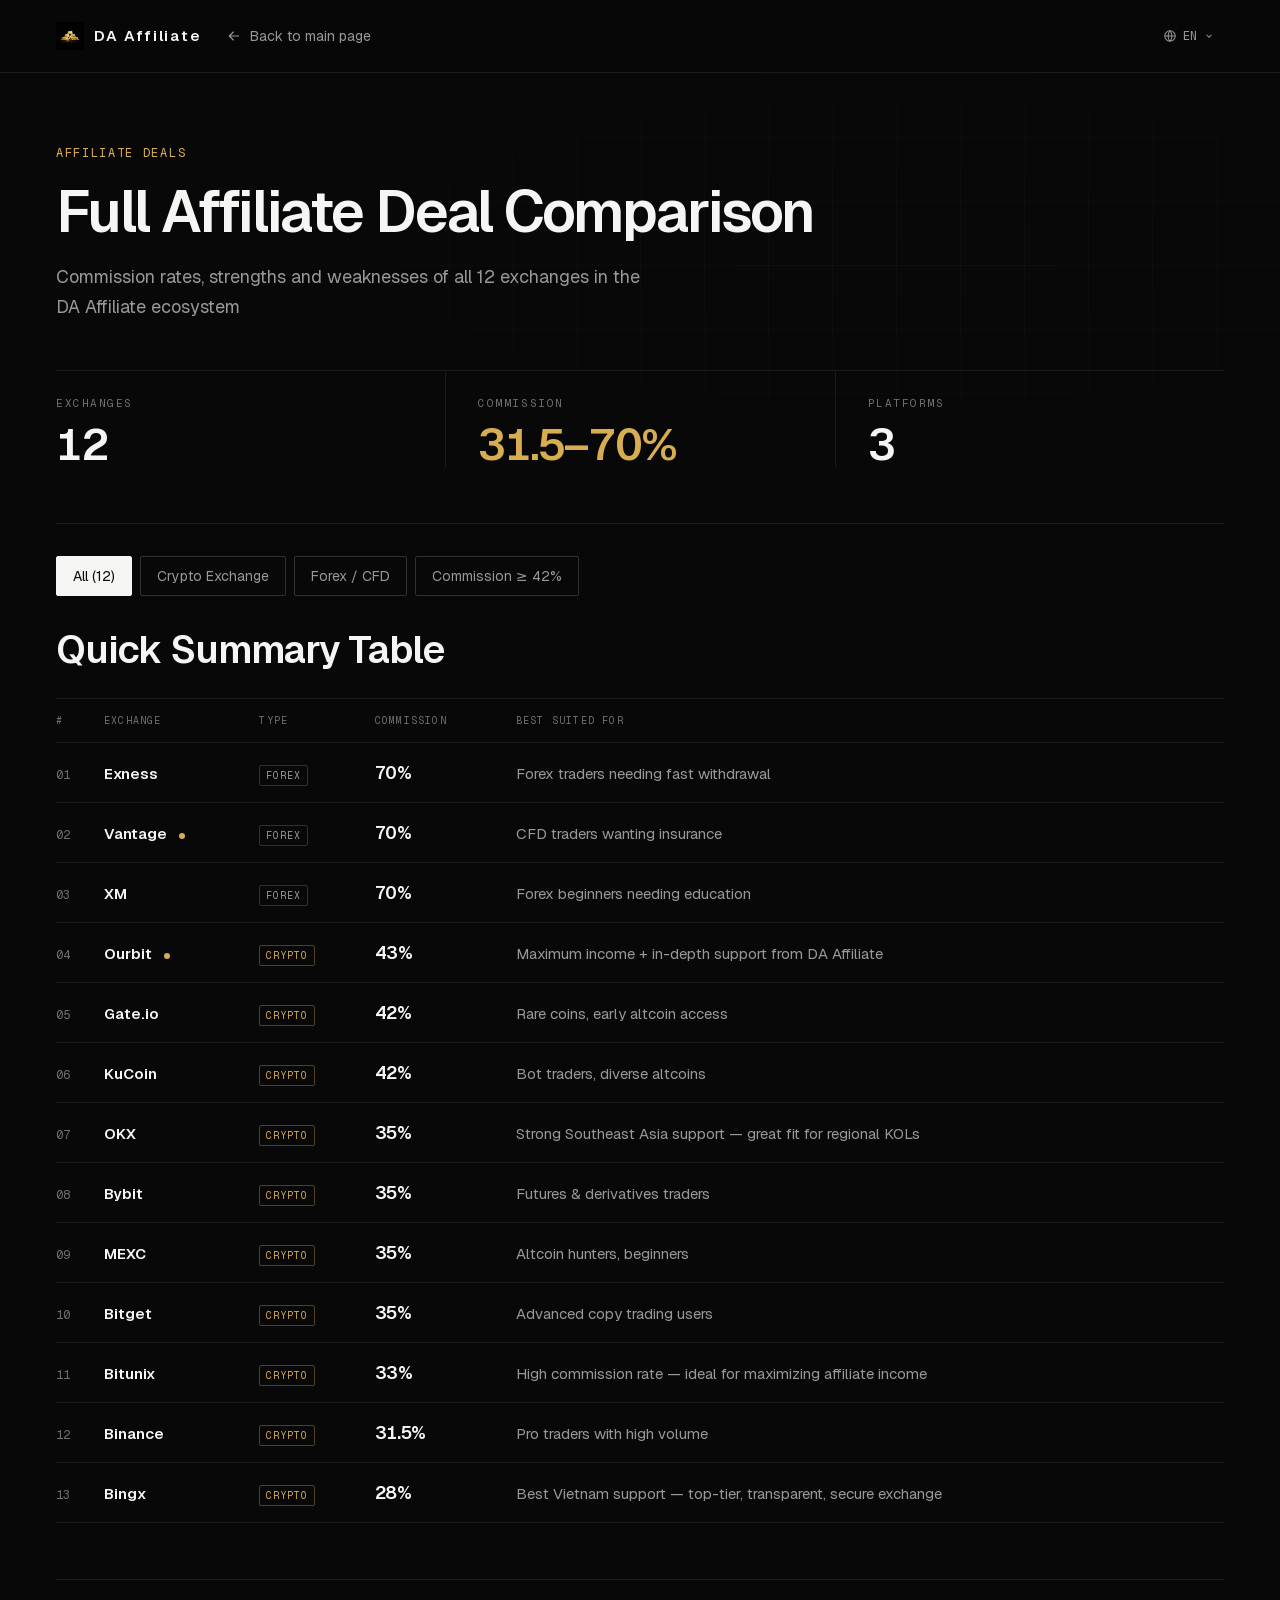
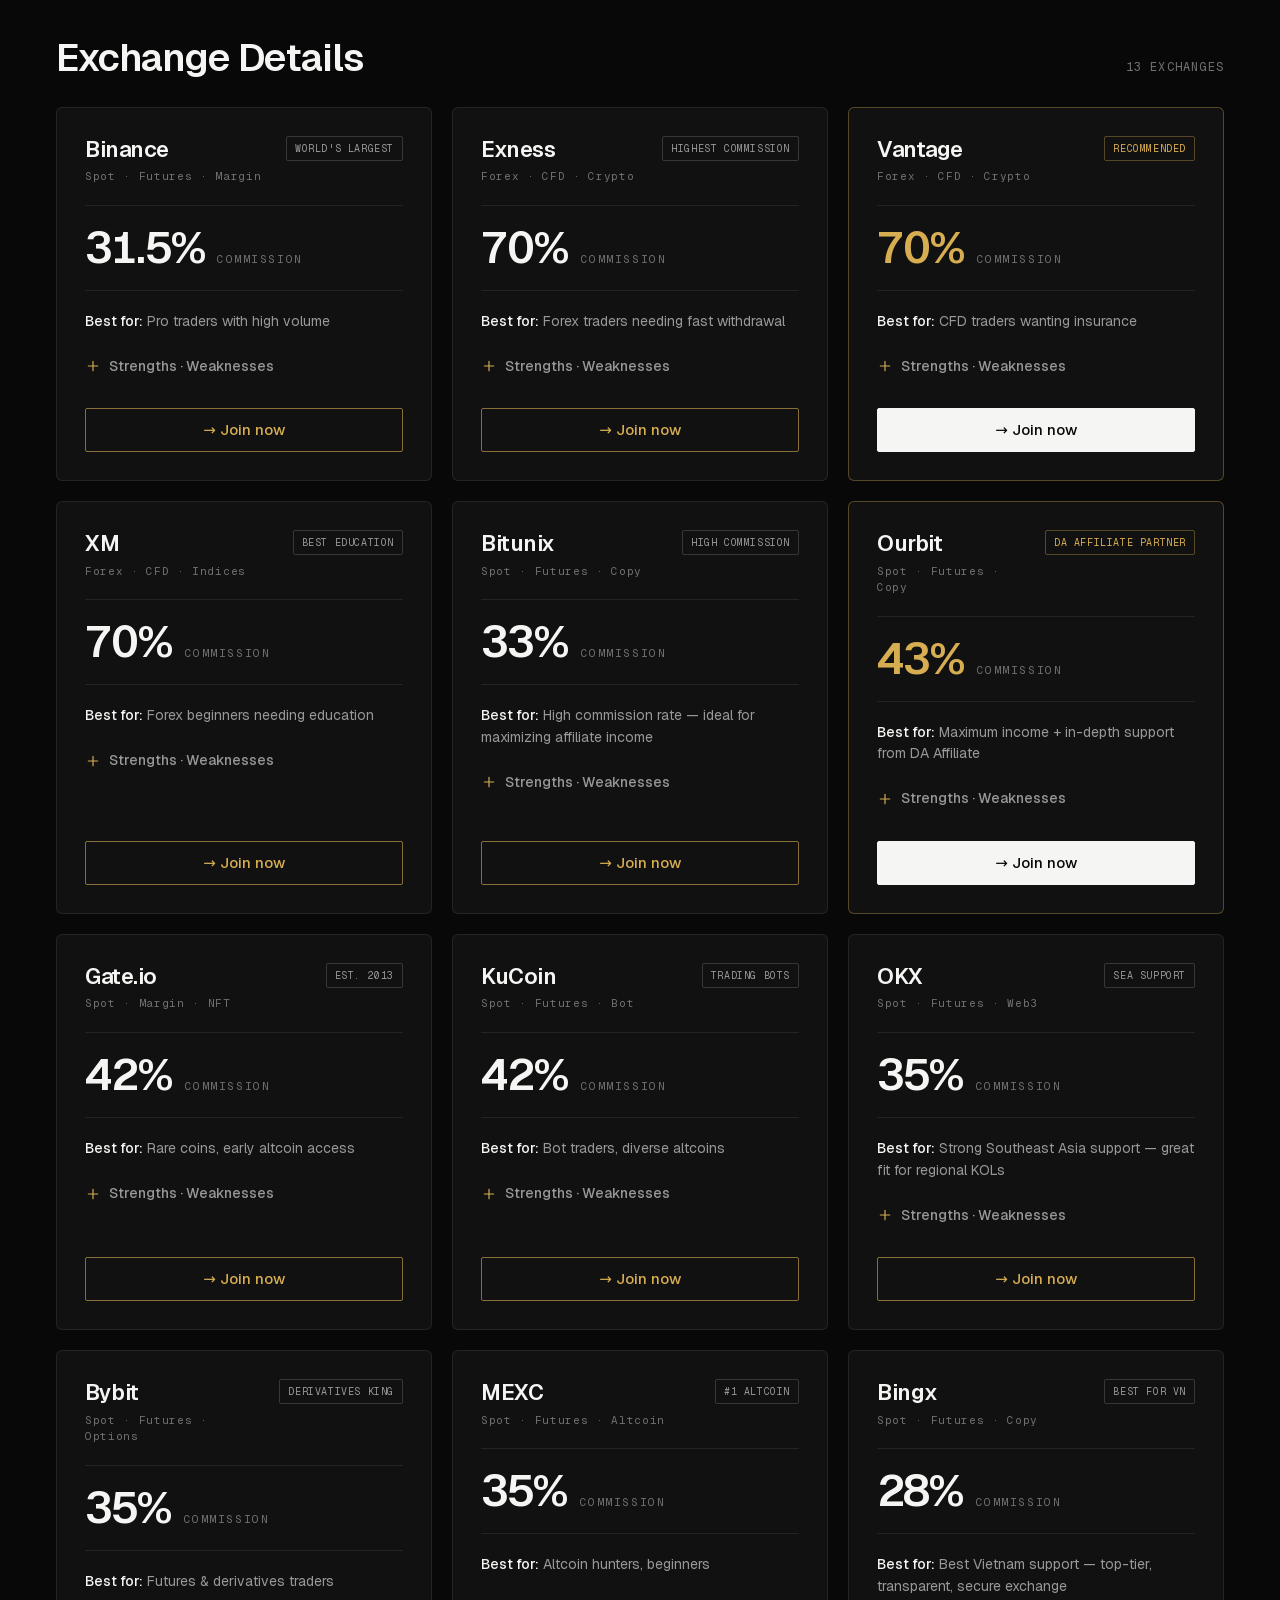
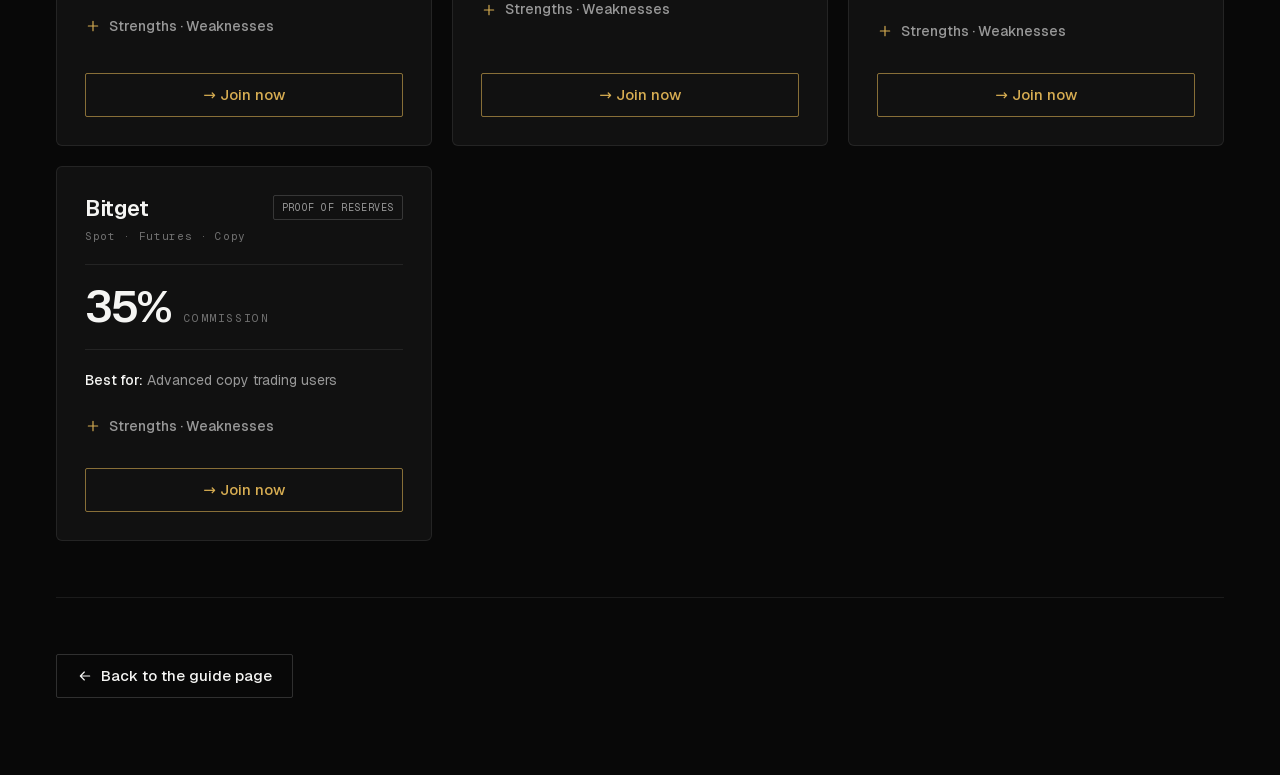
==== commit 631653f6: "Rename DA Crypto to DA Affiliate and point ecosystem links - Every user-facing "DA Crypto" / "DA CRY" ====
--- a/deals.html
+++ b/deals.html
@@ -3,7 +3,7 @@
 <head>
   <meta charset="UTF-8" />
   <meta name="viewport" content="width=device-width, initial-scale=1.0" />
-  <title>Affiliate Deal Comparison — DA CRYPTO</title>
+  <title>Affiliate Deal Comparison — DA Affiliate</title>
   <style>html.i18n-pending body{visibility:hidden}</style>
   <script>document.documentElement.classList.add('i18n-pending');setTimeout(function(){document.documentElement.classList.remove('i18n-pending')},1500);</script>
 
@@ -206,9 +206,9 @@
 <header class="deals-topbar-wrap">
   <div class="container deals-topbar">
     <div class="deals-topbar-left">
-      <a href="index.html" class="logo" aria-label="DA CRYPTO Home">
+      <a href="index.html" class="logo" aria-label="DA Affiliate Home">
         <img class="logo-mark" src="/icon-192x192.png?v=2" alt="" width="28" height="28" />
-        <span class="logo-wordmark">DA CRYPTO</span>
+        <span class="logo-wordmark">DA Affiliate</span>
       </a>
       <a href="index.html" class="deals-hero-back">
         <svg class="icon" width="16" height="16" viewBox="0 0 24 24" fill="none" stroke="currentColor" stroke-width="1.75" stroke-linecap="round" stroke-linejoin="round" aria-hidden="true"><path d="M19 12H5M11 6l-6 6 6 6"/></svg>
@@ -239,7 +239,7 @@
   <div class="container deals-hero-content">
     <p class="eyebrow" id="txt-tag">AFFILIATE DEALS</p>
     <h1 class="h-section" id="txt-title">So Sánh Deal Affiliate Tất Cả Sàn</h1>
-    <p id="txt-sub">Tỷ lệ hoa hồng, thế mạnh và điểm yếu của 12 sàn trong hệ sinh thái DA Crypto</p>
+    <p id="txt-sub">Tỷ lệ hoa hồng, thế mạnh và điểm yếu của 12 sàn trong hệ sinh thái DA Affiliate</p>
     <div class="deals-stats">
       <div class="deals-stat">
         <div class="deals-stat-num">12</div>
@@ -308,6 +308,7 @@
 </div><!-- /deals-container -->
 </main>
 
+<script src="data/config.js"></script>
 <script>
 // ═══════════════════════════════════════════════════════════
 // DATA — self-contained, no dependency on app.js
@@ -364,9 +365,9 @@
       name: 'Ourbit', cat: 'crypto',
       type: 'Spot · Futures · Copy',
       rate: '43%', rateNum: 43, rateNote: 'hoa hồng',
-      featured: true, badge: '🔗 Đối Tác DA Crypto',
-      bestFor: 'Tối đa thu nhập + hỗ trợ chuyên sâu từ DA Crypto',
-      pros: ['Hoa hồng 43% — cao nhất Đông Nam Á','Đối tác chiến lược của DA Crypto','Hỗ trợ trực tiếp từ team Ourbit & DA Crypto','Tập trung vào thị trường SEA'],
+      featured: true, badge: '🔗 Đối Tác DA Affiliate',
+      bestFor: 'Tối đa thu nhập + hỗ trợ chuyên sâu từ DA Affiliate',
+      pros: ['Hoa hồng 43% — cao nhất Đông Nam Á','Đối tác chiến lược của DA Affiliate','Hỗ trợ trực tiếp từ team Ourbit & DA Affiliate','Tập trung vào thị trường SEA'],
       cons: ['Sàn mới, ít tên tuổi hơn Binance','Thanh khoản thấp hơn sàn top','Ít coin hơn các sàn lớn'],
       link: 'https://www.ourbit.com/register?inviteCode=SY7QT9',
     },
@@ -486,9 +487,9 @@
       name: 'Ourbit', cat: 'crypto',
       type: 'Spot · Futures · Copy',
       rate: '43%', rateNum: 43, rateNote: 'commission',
-      featured: true, badge: '🔗 DA Crypto Partner',
-      bestFor: 'Maximum income + in-depth support from DA Crypto',
-      pros: ['43% commission — highest in Southeast Asia','Strategic partner of DA Crypto','Direct support from Ourbit & DA Crypto team','Focused on SEA market'],
+      featured: true, badge: '🔗 DA Affiliate Partner',
+      bestFor: 'Maximum income + in-depth support from DA Affiliate',
+      pros: ['43% commission — highest in Southeast Asia','Strategic partner of DA Affiliate','Direct support from Ourbit & DA Affiliate team','Focused on SEA market'],
       cons: ['Newer exchange, less brand recognition than Binance','Lower liquidity than top exchanges','Fewer coins than major exchanges'],
       link: 'https://www.ourbit.com/register?inviteCode=SY7QT9',
     },
@@ -577,7 +578,7 @@
     back: 'Về trang chính', back2: 'Quay lại trang hướng dẫn',
     tag: '🔥 AFFILIATE DEALS',
     title: 'So Sánh Deal Affiliate Tất Cả Sàn',
-    sub: 'Tỷ lệ hoa hồng, thế mạnh và điểm yếu của 12 sàn trong hệ sinh thái DA Crypto',
+    sub: 'Tỷ lệ hoa hồng, thế mạnh và điểm yếu của 12 sàn trong hệ sinh thái DA Affiliate',
     stat1: 'Sàn giao dịch', stat2: 'Hoa hồng', stat3: 'Nền tảng',
     fbAll: 'Tất cả (12)', fbCrypto: 'Crypto Exchange', fbForex: 'Forex / CFD', fbHigh: 'HH ≥ 42%',
     tableTitle: 'Bảng Tổng Hợp Nhanh',
@@ -592,7 +593,7 @@
     back: 'Back to main page', back2: 'Back to the guide page',
     tag: '🔥 AFFILIATE DEALS',
     title: 'Full Affiliate Deal Comparison',
-    sub: 'Commission rates, strengths and weaknesses of all 12 exchanges in the DA Crypto ecosystem',
+    sub: 'Commission rates, strengths and weaknesses of all 12 exchanges in the DA Affiliate ecosystem',
     stat1: 'Exchanges', stat2: 'Commission', stat3: 'Platforms',
     fbAll: 'All (12)', fbCrypto: 'Crypto Exchange', fbForex: 'Forex / CFD', fbHigh: 'Commission ≥ 42%',
     tableTitle: 'Quick Summary Table',
@@ -607,7 +608,7 @@
     back: 'กลับหน้าหลัก', back2: 'กลับไปหน้าคู่มือ',
     tag: '🔥 AFFILIATE DEALS',
     title: 'เปรียบเทียบ Affiliate Deal ทุกตลาด',
-    sub: 'อัตราค่าคอมมิชชัน จุดแข็งและจุดอ่อนของ 12 ตลาดในระบบนิเวศ DA Crypto',
+    sub: 'อัตราค่าคอมมิชชัน จุดแข็งและจุดอ่อนของ 12 ตลาดในระบบนิเวศ DA Affiliate',
     stat1: 'ตลาดแลกเปลี่ยน', stat2: 'ค่าคอมมิชชัน', stat3: 'แพลตฟอร์ม',
     fbAll: 'ทั้งหมด (12)', fbCrypto: 'Crypto Exchange', fbForex: 'Forex / CFD', fbHigh: 'คอมมิชชัน ≥ 42%',
     tableTitle: 'ตารางสรุปเร็ว',
@@ -622,7 +623,7 @@
     back: '메인 페이지로 돌아가기', back2: '가이드 페이지로 돌아가기',
     tag: '🔥 AFFILIATE DEALS',
     title: '전체 Affiliate Deal 비교',
-    sub: 'DA Crypto 생태계에 있는 12개 거래소의 커미션 비율, 장단점',
+    sub: 'DA Affiliate 생태계에 있는 12개 거래소의 커미션 비율, 장단점',
     stat1: '거래소', stat2: '커미션', stat3: '플랫폼',
     fbAll: '전체 (12)', fbCrypto: 'Crypto Exchange', fbForex: 'Forex / CFD', fbHigh: '커미션 ≥ 42%',
     tableTitle: '빠른 요약 표',
@@ -637,7 +638,7 @@
     back: 'Kembali ke halaman utama', back2: 'Kembali ke halaman panduan',
     tag: '🔥 AFFILIATE DEALS',
     title: 'Perbandingan Lengkap Affiliate Deal',
-    sub: 'Tingkat komisi, kelebihan dan kekurangan 12 bursa dalam ekosistem DA Crypto',
+    sub: 'Tingkat komisi, kelebihan dan kekurangan 12 bursa dalam ekosistem DA Affiliate',
     stat1: 'Bursa', stat2: 'Komisi', stat3: 'Platform',
     fbAll: 'Semua (12)', fbCrypto: 'Crypto Exchange', fbForex: 'Forex / CFD', fbHigh: 'Komisi ≥ 42%',
     tableTitle: 'Tabel Ringkasan Cepat',
--- a/style.css
+++ b/style.css
@@ -1,5 +1,5 @@
 /* ═══════════════════════════════════════════════════════════════
-   DA CRYPTO — Design System
+   DA Affiliate — Design System
    A direct extension of the DA Network design system (danetwork.asia).
    Tokens below are copied verbatim from da-network-hub/src/app/globals.css
    — do not approximate or add colours outside this palette.
@@ -1097,7 +1097,7 @@
 }
 
 /* ═══════════════════════════════════════════════════════════════
-   ABOUT DA CRYPTO
+   ABOUT DA Affiliate
    ═══════════════════════════════════════════════════════════════ */
 /* Place within the DA Network ecosystem */
 .eco-strip {
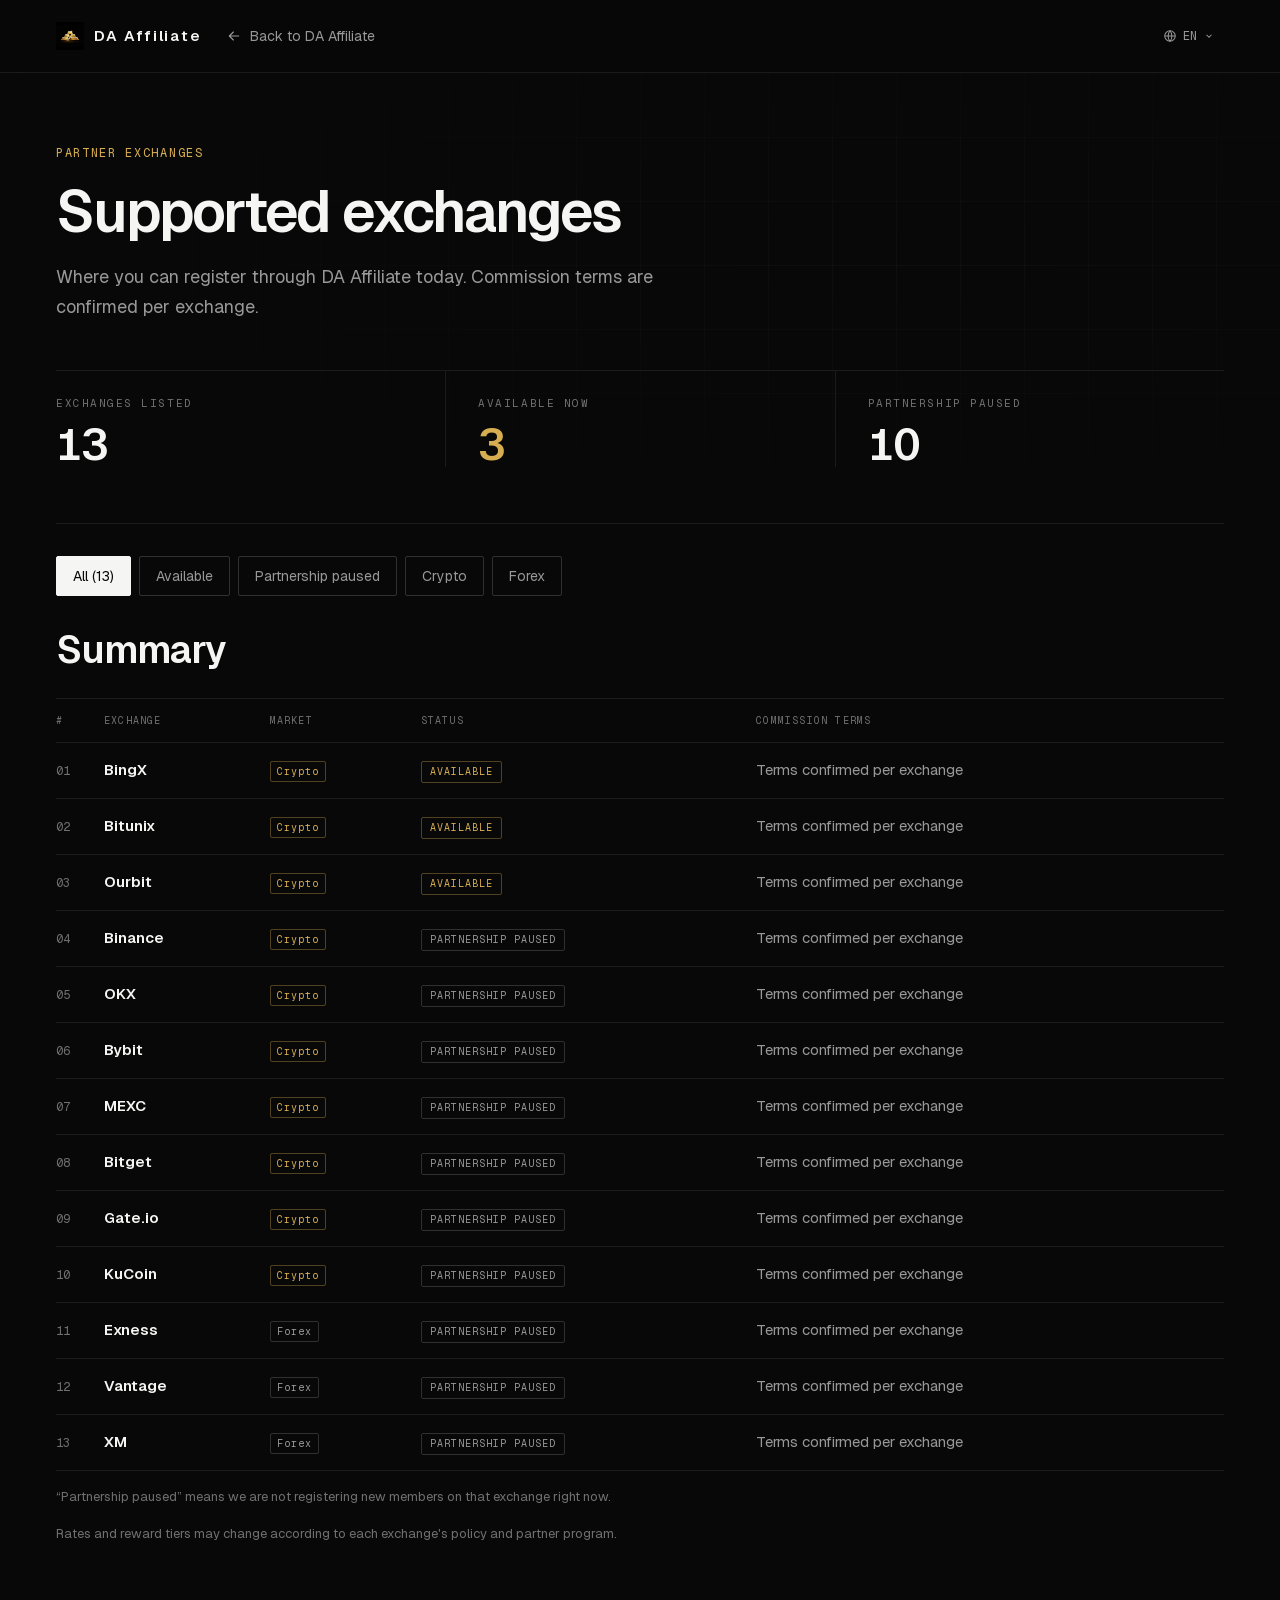
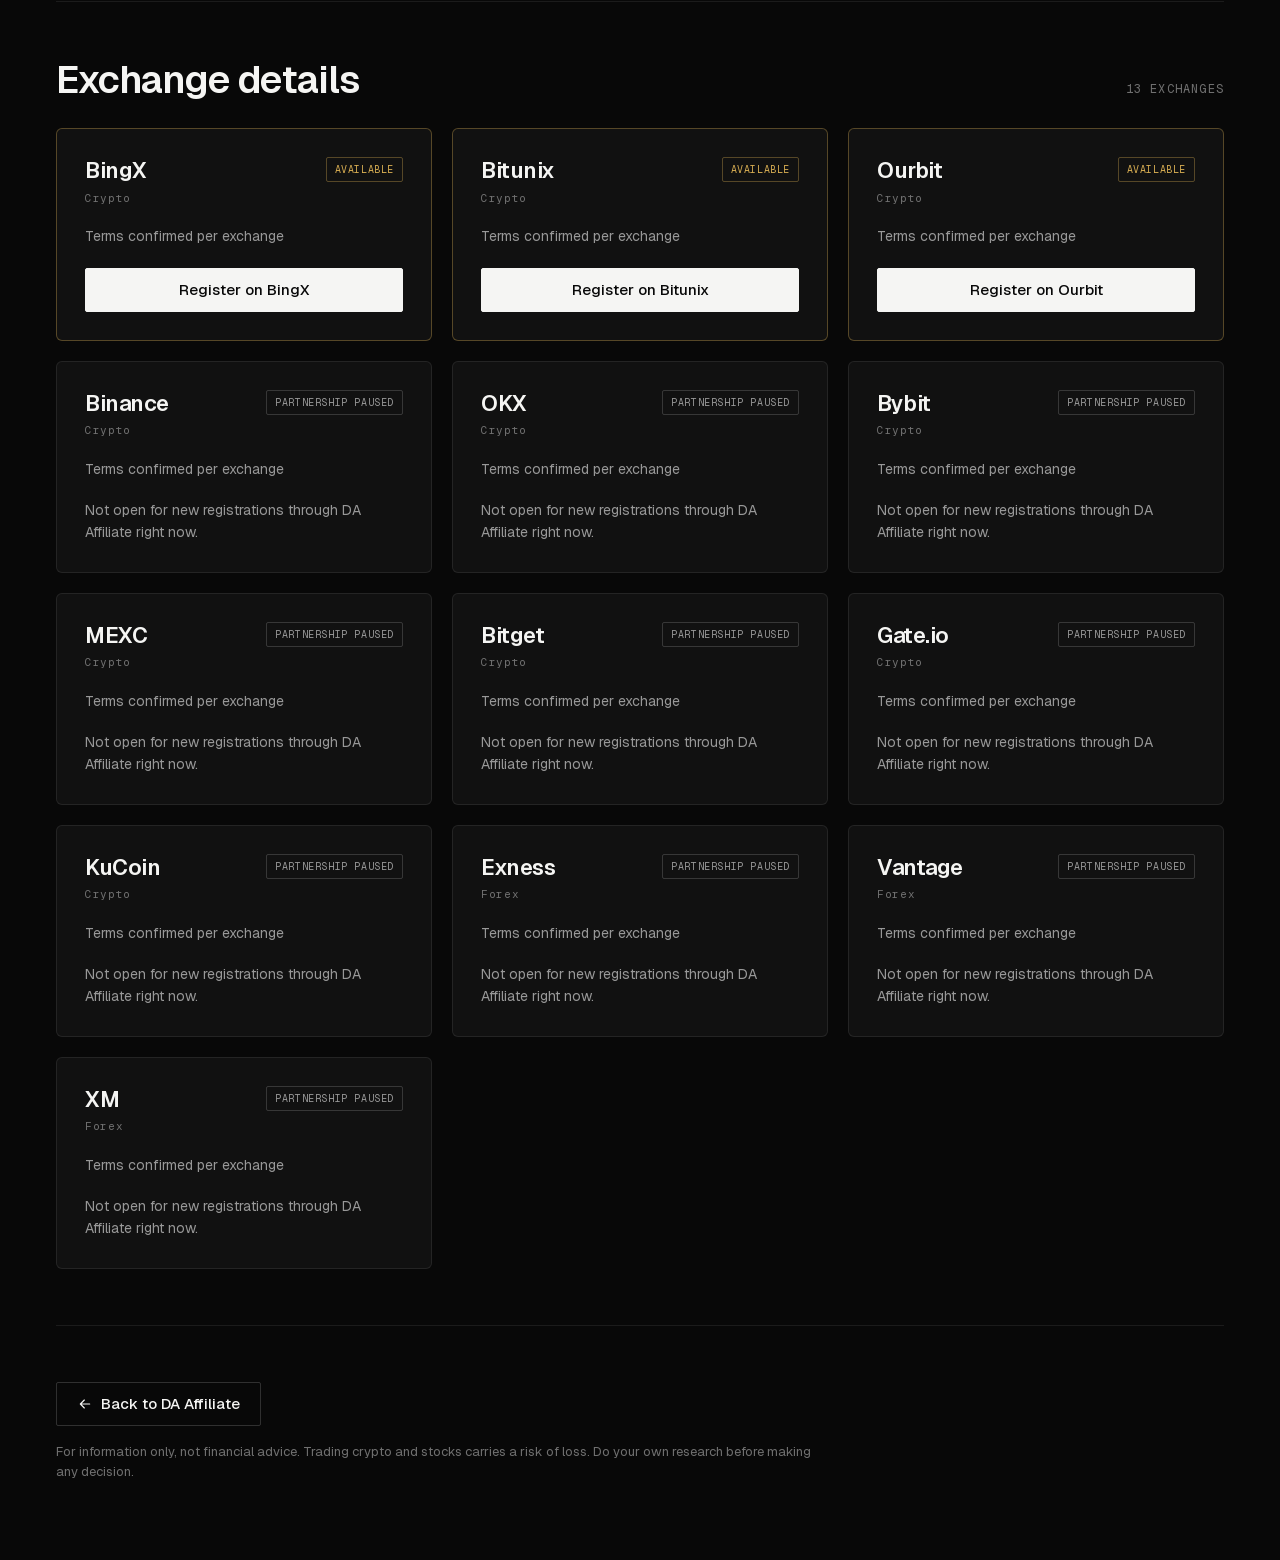
==== commit 3d1c9470: "Rebuild DA Affiliate on the V3 information architecture (English first) index.html (static HTML is n" ====
--- a/deals.html
+++ b/deals.html
@@ -3,7 +3,8 @@
 <head>
   <meta charset="UTF-8" />
   <meta name="viewport" content="width=device-width, initial-scale=1.0" />
-  <title>Affiliate Deal Comparison — DA Affiliate</title>
+  <title>Supported exchanges — DA Affiliate</title>
+  <meta name="description" content="The exchanges you can join through DA Affiliate, the affiliate programme of DA Network: which are available now and which are partnership paused. Commission terms are confirmed per exchange." />
   <style>html.i18n-pending body{visibility:hidden}</style>
   <script>document.documentElement.classList.add('i18n-pending');setTimeout(function(){document.documentElement.classList.remove('i18n-pending')},1500);</script>
 
@@ -206,13 +207,13 @@
 <header class="deals-topbar-wrap">
   <div class="container deals-topbar">
     <div class="deals-topbar-left">
-      <a href="index.html" class="logo" aria-label="DA Affiliate Home">
+      <a href="index.html" class="logo" aria-label="DA Affiliate home">
         <img class="logo-mark" src="/icon-192x192.png?v=2" alt="" width="28" height="28" />
         <span class="logo-wordmark">DA Affiliate</span>
       </a>
       <a href="index.html" class="deals-hero-back">
         <svg class="icon" width="16" height="16" viewBox="0 0 24 24" fill="none" stroke="currentColor" stroke-width="1.75" stroke-linecap="round" stroke-linejoin="round" aria-hidden="true"><path d="M19 12H5M11 6l-6 6 6 6"/></svg>
-        <span id="txt-back">Về trang chính</span>
+        <span id="txt-back">Back to DA Affiliate</span>
       </a>
     </div>
     <div class="lang-select" id="langSelect">
@@ -237,21 +238,22 @@
 <div class="deals-hero">
   <div class="hero-grid-bg" aria-hidden="true"></div>
   <div class="container deals-hero-content">
-    <p class="eyebrow" id="txt-tag">AFFILIATE DEALS</p>
-    <h1 class="h-section" id="txt-title">So Sánh Deal Affiliate Tất Cả Sàn</h1>
-    <p id="txt-sub">Tỷ lệ hoa hồng, thế mạnh và điểm yếu của 12 sàn trong hệ sinh thái DA Affiliate</p>
+    <p class="eyebrow" id="txt-tag">Partner exchanges</p>
+    <h1 class="h-section" id="txt-title">Supported exchanges</h1>
+    <p id="txt-sub">Where you can register through DA Affiliate today. Commission terms are confirmed per exchange.</p>
+    <!-- Counts derived from data/config.js -->
     <div class="deals-stats">
       <div class="deals-stat">
-        <div class="deals-stat-num">12</div>
-        <div class="deals-stat-lbl" id="txt-stat1">Sàn giao dịch</div>
+        <div class="deals-stat-num" id="stat-total">13</div>
+        <div class="deals-stat-lbl" id="txt-stat1">Exchanges listed</div>
       </div>
       <div class="deals-stat">
-        <div class="deals-stat-num">31.5–70%</div>
-        <div class="deals-stat-lbl" id="txt-stat2">Hoa hồng</div>
+        <div class="deals-stat-num" id="stat-available">3</div>
+        <div class="deals-stat-lbl" id="txt-stat2">Available now</div>
       </div>
       <div class="deals-stat">
-        <div class="deals-stat-num">3</div>
-        <div class="deals-stat-lbl" id="txt-stat3">Nền tảng</div>
+        <div class="deals-stat-num" id="stat-paused">10</div>
+        <div class="deals-stat-lbl" id="txt-stat3">Partnership paused</div>
       </div>
     </div>
   </div>
@@ -262,36 +264,54 @@
 
   <!-- Filter -->
   <div class="deals-filter">
-    <button class="filter-btn active" data-filter="all"    onclick="applyFilter('all')"    id="fb-all">Tất cả (12)</button>
-    <button class="filter-btn"        data-filter="crypto" onclick="applyFilter('crypto')" id="fb-crypto">Crypto Exchange</button>
-    <button class="filter-btn"        data-filter="forex"  onclick="applyFilter('forex')"  id="fb-forex">Forex / CFD</button>
-    <button class="filter-btn"        data-filter="high"   onclick="applyFilter('high')"   id="fb-high">HH ≥ 42%</button>
+    <button class="filter-btn active" data-filter="all"       onclick="applyFilter('all')"       id="fb-all">All (13)</button>
+    <button class="filter-btn"        data-filter="available" onclick="applyFilter('available')" id="fb-available">Available</button>
+    <button class="filter-btn"        data-filter="paused"    onclick="applyFilter('paused')"    id="fb-paused">Partnership paused</button>
+    <button class="filter-btn"        data-filter="crypto"    onclick="applyFilter('crypto')"    id="fb-crypto">Crypto</button>
+    <button class="filter-btn"        data-filter="forex"     onclick="applyFilter('forex')"     id="fb-forex">Forex</button>
   </div>
 
   <!-- Summary table -->
   <div class="summary-section">
-    <h2 id="txt-table-title">Bảng Tổng Hợp Nhanh</h2>
+    <h2 id="txt-table-title">Summary</h2>
     <div class="summary-wrap">
       <table class="summary-table">
         <thead>
           <tr>
             <th>#</th>
-            <th id="th-name">Sàn</th>
-            <th id="th-type">Loại</th>
-            <th id="th-rate">Hoa Hồng</th>
-            <th id="th-best">Phù hợp nhất với</th>
+            <th id="th-name">Exchange</th>
+            <th id="th-type">Market</th>
+            <th id="th-status">Status</th>
+            <th id="th-rate">Commission terms</th>
           </tr>
         </thead>
-        <tbody id="summaryBody"></tbody>
+        <!-- static fallback generated from data/config.js; JS re-renders -->
+        <tbody id="summaryBody">
+          <tr><td class="idx-cell">01</td><td class="name-cell">BingX</td><td><span class="type-pill crypto">Crypto</span></td><td><span class="status-pill status-available">Available</span></td><td>Terms confirmed per exchange</td></tr>
+          <tr><td class="idx-cell">02</td><td class="name-cell">Bitunix</td><td><span class="type-pill crypto">Crypto</span></td><td><span class="status-pill status-available">Available</span></td><td>Terms confirmed per exchange</td></tr>
+          <tr><td class="idx-cell">03</td><td class="name-cell">Ourbit</td><td><span class="type-pill crypto">Crypto</span></td><td><span class="status-pill status-available">Available</span></td><td>Terms confirmed per exchange</td></tr>
+          <tr><td class="idx-cell">04</td><td class="name-cell">Binance</td><td><span class="type-pill crypto">Crypto</span></td><td><span class="status-pill status-paused">Partnership paused</span></td><td>Terms confirmed per exchange</td></tr>
+          <tr><td class="idx-cell">05</td><td class="name-cell">OKX</td><td><span class="type-pill crypto">Crypto</span></td><td><span class="status-pill status-paused">Partnership paused</span></td><td>Terms confirmed per exchange</td></tr>
+          <tr><td class="idx-cell">06</td><td class="name-cell">Bybit</td><td><span class="type-pill crypto">Crypto</span></td><td><span class="status-pill status-paused">Partnership paused</span></td><td>Terms confirmed per exchange</td></tr>
+          <tr><td class="idx-cell">07</td><td class="name-cell">MEXC</td><td><span class="type-pill crypto">Crypto</span></td><td><span class="status-pill status-paused">Partnership paused</span></td><td>Terms confirmed per exchange</td></tr>
+          <tr><td class="idx-cell">08</td><td class="name-cell">Bitget</td><td><span class="type-pill crypto">Crypto</span></td><td><span class="status-pill status-paused">Partnership paused</span></td><td>Terms confirmed per exchange</td></tr>
+          <tr><td class="idx-cell">09</td><td class="name-cell">Gate.io</td><td><span class="type-pill crypto">Crypto</span></td><td><span class="status-pill status-paused">Partnership paused</span></td><td>Terms confirmed per exchange</td></tr>
+          <tr><td class="idx-cell">10</td><td class="name-cell">KuCoin</td><td><span class="type-pill crypto">Crypto</span></td><td><span class="status-pill status-paused">Partnership paused</span></td><td>Terms confirmed per exchange</td></tr>
+          <tr><td class="idx-cell">11</td><td class="name-cell">Exness</td><td><span class="type-pill forex">Forex</span></td><td><span class="status-pill status-paused">Partnership paused</span></td><td>Terms confirmed per exchange</td></tr>
+          <tr><td class="idx-cell">12</td><td class="name-cell">Vantage</td><td><span class="type-pill forex">Forex</span></td><td><span class="status-pill status-paused">Partnership paused</span></td><td>Terms confirmed per exchange</td></tr>
+          <tr><td class="idx-cell">13</td><td class="name-cell">XM</td><td><span class="type-pill forex">Forex</span></td><td><span class="status-pill status-paused">Partnership paused</span></td><td>Terms confirmed per exchange</td></tr>
+        </tbody>
       </table>
     </div>
+    <p class="note-small" id="txt-paused-note">“Partnership paused” means we are not registering new members on that exchange right now.</p>
+    <p class="note-small" id="txt-rates">Rates and reward tiers may change according to each exchange's policy and partner program.</p>
   </div>
 
   <!-- Section heading -->
   <div class="section-divider">
-    <h2 id="txt-cards-title">Chi Tiết Từng Sàn</h2>
+    <h2 id="txt-cards-title">Exchange details</h2>
     <div class="section-divider-line"></div>
-    <span class="cards-count" id="txt-cards-count">12 sàn</span>
+    <span class="cards-count" id="txt-cards-count">13 exchanges</span>
   </div>
 
   <!-- Cards -->
@@ -301,8 +321,9 @@
   <div class="deals-footer">
     <a href="index.html" class="btn btn-outline back-home">
       <svg class="icon" width="16" height="16" viewBox="0 0 24 24" fill="none" stroke="currentColor" stroke-width="1.75" stroke-linecap="round" stroke-linejoin="round" aria-hidden="true"><path d="M19 12H5M11 6l-6 6 6 6"/></svg>
-      <span id="txt-back2">Quay lại trang hướng dẫn</span>
+      <span id="txt-back2">Back to DA Affiliate</span>
     </a>
+    <p class="note-small" id="txt-market">For information only, not financial advice. Trading crypto and stocks carries a risk of loss. Do your own research before making any decision.</p>
   </div>
 
 </div><!-- /deals-container -->
@@ -311,254 +332,13 @@
 <script src="data/config.js"></script>
 <script>
 // ═══════════════════════════════════════════════════════════
-// DATA — self-contained, no dependency on app.js
-// ═══════════════════════════════════════════════════════════
-var exchangesData = {
-  vi: [
-    {
-      name: 'Binance', cat: 'crypto',
-      type: 'Spot · Futures · Margin',
-      rate: '31.5%', rateNum: 31.5, rateNote: 'hoa hồng',
-      featured: false, badge: '🌍 Lớn nhất thế giới',
-      bestFor: 'Trader chuyên nghiệp, volume cao',
-      pros: ['Thanh khoản sâu nhất thị trường','Phí thấp, giảm thêm khi dùng BNB','Hơn 500 cặp giao dịch','Proof of Reserves minh bạch'],
-      cons: ['Hoa hồng affiliate thấp (31.5%)','Vấn đề pháp lý tại Mỹ 2023','KYC phức tạp, support chậm'],
-    },
-    {
-      name: 'Exness', cat: 'forex',
-      type: 'Forex · CFD · Crypto',
-      rate: '70%', rateNum: 70, rateNote: 'hoa hồng',
-      featured: false, badge: '💰 HH cao nhất',
-      bestFor: 'Forex trader, cần rút nhanh',
-      pros: ['Hoa hồng lên đến 70% — cao nhất nhóm','Rút tiền tức thì 24/7','Leverage cao (dưới $5,000)','Phí rút = 0, quản lý = 0'],
-      cons: ['Không nhận người dùng Mỹ/EU','Spread một số cặp rất rộng','Sản phẩm hạn chế (~200 mã)'],
-    },
-    {
-      name: 'Vantage', cat: 'forex',
-      type: 'Forex · CFD · Crypto',
-      rate: '70%', rateNum: 70, rateNote: 'hoa hồng',
-      featured: true, badge: '⭐ Được đề xuất',
-      bestFor: 'CFD trader, muốn bảo hiểm',
-      pros: ["Hoa hồng 70%, bảo hiểm Lloyd's đến $1M","Được quản lý bởi ASIC, FCA, CIMA","Spread từ 0.0 pip, spread thực tế","MT4/MT5/TradingView/App riêng"],
-      cons: ['Cơ cấu pháp lý nhiều entity gây nhầm lẫn','Support có thể chậm giờ cao điểm','Tài liệu giáo dục chưa sâu'],
-    },
-    {
-      name: 'XM', cat: 'forex',
-      type: 'Forex · CFD · Indices',
-      rate: '70%', rateNum: 70, rateNote: 'hoa hồng',
-      featured: false, badge: '📚 Giáo dục tốt',
-      bestFor: 'Forex beginner, cần đào tạo',
-      pros: ['Deposit tối thiểu chỉ $5','Webinar hàng ngày, đào tạo đa ngôn ngữ','Có giấy phép CySEC, ASIC','Bảo vệ số dư âm cho tất cả khách hàng'],
-      cons: ['Dealing desk — xung đột lợi ích','Spread Standard rộng (EUR/USD ~2 pips)','Phí inactive sau 90 ngày','Không có ECN/STP, không có TradingView'],
-    },
-    {
-      name: 'Bitunix', cat: 'crypto',
-      type: 'Spot · Futures · Copy',
-      rate: '33%', rateNum: 33, rateNote: 'hoa hồng',
-      featured: false, badge: '💸 Hoa Hồng Cao',
-      bestFor: 'Tỷ lệ hoa hồng cao — lý tưởng để tối đa thu nhập affiliate',
-      pros: ['Không cần KYC (rút đến $1M/ngày)','Leverage 125x, phí futures 0.02%/0.06%','Trustpilot 4.5/5 từ nghìn đánh giá','Khả dụng toàn cầu kể cả nhiều nước hạn chế'],
-      cons: ['Ít coin hơn Binance/MEXC','Chỉ cặp USDT, không có fiat rút','Không khả dụng tại Mỹ'],
-      link: 'https://www.bitunix.com/register?vipCode=Gw77',
-    },
-    {
-      name: 'Ourbit', cat: 'crypto',
-      type: 'Spot · Futures · Copy',
-      rate: '43%', rateNum: 43, rateNote: 'hoa hồng',
-      featured: true, badge: '🔗 Đối Tác DA Affiliate',
-      bestFor: 'Tối đa thu nhập + hỗ trợ chuyên sâu từ DA Affiliate',
-      pros: ['Hoa hồng 43% — cao nhất Đông Nam Á','Đối tác chiến lược của DA Affiliate','Hỗ trợ trực tiếp từ team Ourbit & DA Affiliate','Tập trung vào thị trường SEA'],
-      cons: ['Sàn mới, ít tên tuổi hơn Binance','Thanh khoản thấp hơn sàn top','Ít coin hơn các sàn lớn'],
-      link: 'https://www.ourbit.com/register?inviteCode=SY7QT9',
-    },
-    {
-      name: 'Gate.io', cat: 'crypto',
-      type: 'Spot · Margin · NFT',
-      rate: '42%', rateNum: 42, rateNote: 'hoa hồng',
-      featured: false, badge: '🏛️ Lâu đời 2013',
-      bestFor: 'Cần coin hiếm, altcoin sớm',
-      pros: ['3,800+ coin — đa dạng nhất','Proof-of-reserves Merkle Tree minh bạch','Hệ sinh thái Web3, NFT, GameFi','Reserves $10.8B với buffer 128%'],
-      cons: ['Phí rút một số coin cao','KYC bắt buộc để rút tiền','Không khả dụng tại Mỹ'],
-    },
-    {
-      name: 'KuCoin', cat: 'crypto',
-      type: 'Spot · Futures · Bot',
-      rate: '42%', rateNum: 42, rateNote: 'hoa hồng',
-      featured: false, badge: '🤖 Trading Bots',
-      bestFor: 'Bot trader, altcoin đa dạng',
-      pros: ['1,000+ altcoin, phí thấp','Trading bots đa dạng, tokenized stocks','P2P hỗ trợ 70+ fiat on-ramp','SOC 2 Type II, PoR xác nhận'],
-      cons: ['Bị phạt $300M+ tại Mỹ, không nhận US user','Bị hack $275M năm 2020','Support kém trong sự cố lớn'],
-    },
-    {
-      name: 'OKX', cat: 'crypto',
-      type: 'Spot · Futures · Web3',
-      rate: '35%', rateNum: 35, rateNote: 'hoa hồng',
-      featured: false, badge: '🌏 ĐNA Support',
-      bestFor: 'Support mạnh vùng Đông Nam Á, phù hợp KOL khu vực',
-      pros: ['Ví Web3 tích hợp, hỗ trợ 100+ blockchain','Liquidity sâu, phí thấp với OKB','Copy trading & bots đa dạng','Proof-of-reserves zk-STARK minh bạch'],
-      cons: ['Không dành cho người mới — giao diện phức tạp','Không hỗ trợ người dùng Mỹ','Phí nạp fiat qua bên thứ ba'],
-    },
-    {
-      name: 'Bybit', cat: 'crypto',
-      type: 'Spot · Futures · Options',
-      rate: '35%', rateNum: 35, rateNote: 'hoa hồng',
-      featured: false, badge: '📈 Futures mạnh',
-      bestFor: 'Futures & derivatives trader',
-      pros: ['Thanh khoản derivatives hàng đầu','AI Aurora, copy trading, trading bots','Proof of Reserves minh bạch sau 2025','App mobile đầy đủ tính năng'],
-      cons: ['Không có bảo hiểm tiền gửi','Bị hack $1.5B tháng 2/2025 (đã xử lý)','KYC lâu, không hỗ trợ Mỹ/Anh'],
-    },
-    {
-      name: 'MEXC', cat: 'crypto',
-      type: 'Spot · Futures · Altcoin',
-      rate: '35%', rateNum: 35, rateNote: 'hoa hồng',
-      featured: false, badge: '🪙 Altcoin số 1',
-      bestFor: 'Altcoin hunter, newbie-friendly',
-      pros: ['3,000+ altcoin — nhiều nhất thị trường','Phí maker 0% spot & futures','Leverage tối đa 500x','KYC không bắt buộc cho giao dịch'],
-      cons: ['Pháp lý mờ hơn các sàn lớn','Không có ở Mỹ và một số nước','Thanh khoản mỏng trên altcoin nhỏ'],
-    },
-    {
-      name: 'Bingx', cat: 'crypto',
-      type: 'Spot · Futures · Copy',
-      rate: '28%', rateNum: 28, rateNote: 'hoa hồng',
-      featured: false, badge: '🇻🇳 Tốt nhất cho VN',
-      bestFor: 'Hỗ trợ Việt Nam tốt nhất, sàn top, minh bạch, an toàn',
-      pros: ['Copy trading AI hàng đầu thị trường','Giao diện thân thiện người mới','Chế độ demo trading miễn phí','Phí futures cạnh tranh'],
-      cons: ['Không có leverage trên spot','Không có token sàn giảm phí','Không khả dụng tại Mỹ'],
-      link: 'https://bingxdao.com/invite/JXQSZO/',
-    },
-    {
-      name: 'Bitget', cat: 'crypto',
-      type: 'Spot · Futures · Copy',
-      rate: '35%', rateNum: 35, rateNote: 'hoa hồng',
-      featured: false, badge: '🛡️ Proof of Reserves',
-      bestFor: 'Copy trading chuyên sâu',
-      pros: ['Copy trading chuyên sâu, top 2 liquidity BTC','Proof of Reserves 188%, quỹ bảo vệ $780M','Phí futures 0.02%/0.06% — rất cạnh tranh','App mobile được đánh giá 4.6/5'],
-      cons: ['Không thân thiện với người mới','Fiat access phụ thuộc vùng','Trustpilot mixed (~3.0/5)'],
-    },
-  ],
-  en: [
-    {
-      name: 'Binance', cat: 'crypto',
-      type: 'Spot · Futures · Margin',
-      rate: '31.5%', rateNum: 31.5, rateNote: 'commission',
-      featured: false, badge: "🌍 World's Largest",
-      bestFor: 'Pro traders with high volume',
-      pros: ['Deepest liquidity in the market','Low fees, extra discount with BNB','500+ trading pairs','Transparent Proof of Reserves'],
-      cons: ['Lower affiliate rate (31.5%)','US regulatory issues in 2023','Complex KYC, slow support'],
-    },
-    {
-      name: 'Exness', cat: 'forex',
-      type: 'Forex · CFD · Crypto',
-      rate: '70%', rateNum: 70, rateNote: 'commission',
-      featured: false, badge: '💰 Highest Commission',
-      bestFor: 'Forex traders needing fast withdrawal',
-      pros: ['Up to 70% commission — highest in group','Instant withdrawals 24/7','Unlimited leverage (under $5,000)','Zero withdrawal & management fees'],
-      cons: ['Restricted in US/EU','Very wide spreads on some pairs','Limited product range (~200 symbols)'],
-    },
-    {
-      name: 'Vantage', cat: 'forex',
-      type: 'Forex · CFD · Crypto',
-      rate: '70%', rateNum: 70, rateNote: 'commission',
-      featured: true, badge: '⭐ Recommended',
-      bestFor: 'CFD traders wanting insurance',
-      pros: ["70% commission, Lloyd's insurance up to $1M","Regulated by ASIC, FCA, CIMA","Spreads from 0.0 pip, live spread feed","MT4/MT5/TradingView/proprietary app"],
-      cons: ['Multi-entity structure can confuse beginners','Support may slow during peak hours','Educational content could be deeper'],
-    },
-    {
-      name: 'XM', cat: 'forex',
-      type: 'Forex · CFD · Indices',
-      rate: '70%', rateNum: 70, rateNote: 'commission',
-      featured: false, badge: '📚 Best Education',
-      bestFor: 'Forex beginners needing education',
-      pros: ['Only $5 minimum deposit','Daily webinars, multilingual education','CySEC & ASIC regulated','Negative balance protection globally'],
-      cons: ['Dealing desk — conflict of interest','Wide Standard spreads (~2 pips EUR/USD)','Inactivity fees after just 90 days','No ECN/STP, no TradingView'],
-    },
-    {
-      name: 'Bitunix', cat: 'crypto',
-      type: 'Spot · Futures · Copy',
-      rate: '33%', rateNum: 33, rateNote: 'commission',
-      featured: false, badge: '💸 High Commission',
-      bestFor: 'High commission rate — ideal for maximizing affiliate income',
-      pros: ['No mandatory KYC (up to $1M/day withdrawal)','125x leverage, 0.02%/0.06% futures fees','Trustpilot 4.5/5 from thousands of reviews','Available globally including restricted regions'],
-      cons: ['Fewer coins than Binance/MEXC','USDT-only pairs, no fiat withdrawal','Not available in US'],
-      link: 'https://www.bitunix.com/register?vipCode=Gw77',
-    },
-    {
-      name: 'Ourbit', cat: 'crypto',
-      type: 'Spot · Futures · Copy',
-      rate: '43%', rateNum: 43, rateNote: 'commission',
-      featured: true, badge: '🔗 DA Affiliate Partner',
-      bestFor: 'Maximum income + in-depth support from DA Affiliate',
-      pros: ['43% commission — highest in Southeast Asia','Strategic partner of DA Affiliate','Direct support from Ourbit & DA Affiliate team','Focused on SEA market'],
-      cons: ['Newer exchange, less brand recognition than Binance','Lower liquidity than top exchanges','Fewer coins than major exchanges'],
-      link: 'https://www.ourbit.com/register?inviteCode=SY7QT9',
-    },
-    {
-      name: 'Gate.io', cat: 'crypto',
-      type: 'Spot · Margin · NFT',
-      rate: '42%', rateNum: 42, rateNote: 'commission',
-      featured: false, badge: '🏛️ Est. 2013',
-      bestFor: 'Rare coins, early altcoin access',
-      pros: ['3,800+ coins — most diverse','Merkle Tree PoR, $10.8B reserves (128%)','Web3, NFT, GameFi ecosystem','Regular fee-free stablecoin promotions'],
-      cons: ['Higher withdrawal fees on some coins','KYC required to withdraw','Not available in US'],
-    },
-    {
-      name: 'KuCoin', cat: 'crypto',
-      type: 'Spot · Futures · Bot',
-      rate: '42%', rateNum: 42, rateNote: 'commission',
-      featured: false, badge: '🤖 Trading Bots',
-      bestFor: 'Bot traders, diverse altcoins',
-      pros: ['1,000+ altcoins, low fees','Diverse bots, tokenized stocks','P2P with 70+ fiat on-ramps','SOC 2 Type II, verified PoR'],
-      cons: ['$300M+ US penalty, no US users','Hacked for $275M in 2020','Poor support during major incidents'],
-    },
-    {
-      name: 'OKX', cat: 'crypto',
-      type: 'Spot · Futures · Web3',
-      rate: '35%', rateNum: 35, rateNote: 'commission',
-      featured: false, badge: '🌏 SEA Support',
-      bestFor: 'Strong Southeast Asia support — great fit for regional KOLs',
-      pros: ['Integrated Web3 wallet, 100+ blockchains','Deep liquidity, fee discounts with OKB','Diverse copy trading & bots','zk-STARK Proof of Reserves'],
-      cons: ['Complex UI — not for beginners','Not available for US users','Fiat deposits via third-party only'],
-    },
-    {
-      name: 'Bybit', cat: 'crypto',
-      type: 'Spot · Futures · Options',
-      rate: '35%', rateNum: 35, rateNote: 'commission',
-      featured: false, badge: '📈 Derivatives King',
-      bestFor: 'Futures & derivatives traders',
-      pros: ['Top-tier derivatives liquidity','AI Aurora, copy trading, bots','Transparent PoR since 2025','Full-featured mobile app'],
-      cons: ['No deposit insurance','$1.5B hack Feb 2025 (resolved)','Slow KYC, no US/UK support'],
-    },
-    {
-      name: 'MEXC', cat: 'crypto',
-      type: 'Spot · Futures · Altcoin',
-      rate: '35%', rateNum: 35, rateNote: 'commission',
-      featured: false, badge: '🪙 #1 Altcoin',
-      bestFor: 'Altcoin hunters, beginners',
-      pros: ['3,000+ altcoins — most in the market','0% maker fees on spot & futures','Up to 500x leverage','No mandatory KYC for trading'],
-      cons: ['Less regulatory clarity than top-tier','Not available in US and some countries','Thin liquidity on small-cap pairs'],
-    },
-    {
-      name: 'Bingx', cat: 'crypto',
-      type: 'Spot · Futures · Copy',
-      rate: '28%', rateNum: 28, rateNote: 'commission',
-      featured: false, badge: '🇻🇳 Best for VN',
-      bestFor: 'Best Vietnam support — top-tier, transparent, secure exchange',
-      pros: ['Industry-leading AI copy trading','Beginner-friendly interface','Free demo trading mode','Competitive futures fees'],
-      cons: ['No leverage on spot pairs','No native exchange token for fee reduction','Not available in US'],
-      link: 'https://bingxdao.com/invite/JXQSZO/',
-    },
-    {
-      name: 'Bitget', cat: 'crypto',
-      type: 'Spot · Futures · Copy',
-      rate: '35%', rateNum: 35, rateNote: 'commission',
-      featured: false, badge: '🛡️ Proof of Reserves',
-      bestFor: 'Advanced copy trading users',
-      pros: ['Top copy trading, #2 BTC liquidity','PoR 188%, protection fund $780M','0.02%/0.06% futures fees','Mobile app rated 4.6/5'],
-      cons: ['Not beginner-friendly','Fiat access varies by region','Mixed Trustpilot reviews (~3.0/5)'],
-    },
-  ],
-};
+// DATA — everything comes from data/config.js (window.DA_CONFIG):
+// the 13 exchanges, their status, referral links and commission terms.
+// A rate is shown only if its terms are publishable; otherwise
+// "Terms confirmed per exchange". Only `available` exchanges get a
+// registration link.
+// ═══════════════════════════════════════════════════════════
+var CFG = window.DA_CONFIG || { exchanges: [], exchangeStatusLabels: {}, marketLabels: {}, disclaimers: {} };
 
 // ═══════════════════════════════════════════════════════════
 // STATE
@@ -567,119 +347,114 @@
 var lang = 'en';
 try { var savedLang = localStorage.getItem('dacrypto-lang'); if (savedLang) lang = savedLang; } catch (e) {}
 var activeFilter = 'all';
-// Alias new languages to English exchange data
-// Alias new langs to English exchange data (includes all links)
-exchangesData.th = exchangesData.en;
-exchangesData.ko = exchangesData.en;
-exchangesData.id = exchangesData.en;
-
+
+// UI strings. V3 keys exist only in `en`; every other locale falls back to
+// English for them (mixed V2/V3 — not releasable until translated).
 var txt = {
   vi: {
-    back: 'Về trang chính', back2: 'Quay lại trang hướng dẫn',
-    tag: '🔥 AFFILIATE DEALS',
-    title: 'So Sánh Deal Affiliate Tất Cả Sàn',
-    sub: 'Tỷ lệ hoa hồng, thế mạnh và điểm yếu của 12 sàn trong hệ sinh thái DA Affiliate',
-    stat1: 'Sàn giao dịch', stat2: 'Hoa hồng', stat3: 'Nền tảng',
-    fbAll: 'Tất cả (12)', fbCrypto: 'Crypto Exchange', fbForex: 'Forex / CFD', fbHigh: 'HH ≥ 42%',
+    // V2 strings kept where the meaning is unchanged; other keys fall back to en.
+    back: 'Về trang chính',
+    thName: 'Sàn',
+    thType: 'Loại',
+    fbCrypto: 'Crypto Exchange',
+    fbForex: 'Forex / CFD',
     tableTitle: 'Bảng Tổng Hợp Nhanh',
-    thName: 'Sàn', thType: 'Loại', thRate: 'Hoa Hồng', thBest: 'Phù hợp nhất với',
     cardsTitle: 'Chi Tiết Từng Sàn',
-    pros: 'Thế mạnh', cons: 'Điểm yếu',
-    bestForLabel: 'Phù hợp với',
-    cta: '→ Tham gia ngay',
     noResults: 'Không có sàn nào phù hợp với bộ lọc này.',
   },
   en: {
-    back: 'Back to main page', back2: 'Back to the guide page',
-    tag: '🔥 AFFILIATE DEALS',
-    title: 'Full Affiliate Deal Comparison',
-    sub: 'Commission rates, strengths and weaknesses of all 12 exchanges in the DA Affiliate ecosystem',
-    stat1: 'Exchanges', stat2: 'Commission', stat3: 'Platforms',
-    fbAll: 'All (12)', fbCrypto: 'Crypto Exchange', fbForex: 'Forex / CFD', fbHigh: 'Commission ≥ 42%',
-    tableTitle: 'Quick Summary Table',
-    thName: 'Exchange', thType: 'Type', thRate: 'Commission', thBest: 'Best suited for',
-    cardsTitle: 'Exchange Details',
-    pros: 'Strengths', cons: 'Weaknesses',
-    bestForLabel: 'Best for',
-    cta: '→ Join now',
+    back: 'Back to DA Affiliate', back2: 'Back to DA Affiliate',
+    tag: 'Partner exchanges',
+    title: 'Supported exchanges',
+    sub: 'Where you can register through DA Affiliate today. Commission terms are confirmed per exchange.',
+    stat1: 'Exchanges listed', stat2: 'Available now', stat3: 'Partnership paused',
+    fbAll: 'All ({n})', fbAvailable: 'Available', fbPaused: 'Partnership paused', fbCrypto: 'Crypto', fbForex: 'Forex',
+    tableTitle: 'Summary',
+    thName: 'Exchange', thType: 'Market', thStatus: 'Status', thRate: 'Commission terms',
+    cardsTitle: 'Exchange details',
+    count: '{n} exchanges',
+    terms: 'Terms confirmed per exchange',
+    rate: 'Confirmed rate',
+    pausedNote: '“Partnership paused” means we are not registering new members on that exchange right now.',
+    pausedCard: 'Not open for new registrations through DA Affiliate right now.',
+    cta: 'Register on {name}',
     noResults: 'No exchanges match this filter.',
   },
   th: {
-    back: 'กลับหน้าหลัก', back2: 'กลับไปหน้าคู่มือ',
-    tag: '🔥 AFFILIATE DEALS',
-    title: 'เปรียบเทียบ Affiliate Deal ทุกตลาด',
-    sub: 'อัตราค่าคอมมิชชัน จุดแข็งและจุดอ่อนของ 12 ตลาดในระบบนิเวศ DA Affiliate',
-    stat1: 'ตลาดแลกเปลี่ยน', stat2: 'ค่าคอมมิชชัน', stat3: 'แพลตฟอร์ม',
-    fbAll: 'ทั้งหมด (12)', fbCrypto: 'Crypto Exchange', fbForex: 'Forex / CFD', fbHigh: 'คอมมิชชัน ≥ 42%',
+    // V2 strings kept where the meaning is unchanged; other keys fall back to en.
+    back: 'กลับหน้าหลัก',
+    thName: 'ตลาด',
+    thType: 'ประเภท',
+    fbCrypto: 'Crypto Exchange',
+    fbForex: 'Forex / CFD',
     tableTitle: 'ตารางสรุปเร็ว',
-    thName: 'ตลาด', thType: 'ประเภท', thRate: 'ค่าคอมมิชชัน', thBest: 'เหมาะสมที่สุดสำหรับ',
     cardsTitle: 'รายละเอียดแต่ละตลาด',
-    pros: 'จุดแข็ง', cons: 'จุดอ่อน',
-    bestForLabel: 'เหมาะสำหรับ',
-    cta: '→ เข้าร่วมเลย',
     noResults: 'ไม่มีตลาดใดที่ตรงกับตัวกรองนี้',
   },
   ko: {
-    back: '메인 페이지로 돌아가기', back2: '가이드 페이지로 돌아가기',
-    tag: '🔥 AFFILIATE DEALS',
-    title: '전체 Affiliate Deal 비교',
-    sub: 'DA Affiliate 생태계에 있는 12개 거래소의 커미션 비율, 장단점',
-    stat1: '거래소', stat2: '커미션', stat3: '플랫폼',
-    fbAll: '전체 (12)', fbCrypto: 'Crypto Exchange', fbForex: 'Forex / CFD', fbHigh: '커미션 ≥ 42%',
+    // V2 strings kept where the meaning is unchanged; other keys fall back to en.
+    back: '메인 페이지로 돌아가기',
+    thName: '거래소',
+    thType: '유형',
+    fbCrypto: 'Crypto Exchange',
+    fbForex: 'Forex / CFD',
     tableTitle: '빠른 요약 표',
-    thName: '거래소', thType: '유형', thRate: '커미션', thBest: '가장 적합한 대상',
     cardsTitle: '거래소 상세 정보',
-    pros: '장점', cons: '단점',
-    bestForLabel: '최적 대상',
-    cta: '→ 지금 참여하기',
     noResults: '이 필터와 일치하는 거래소가 없습니다.',
   },
   id: {
-    back: 'Kembali ke halaman utama', back2: 'Kembali ke halaman panduan',
-    tag: '🔥 AFFILIATE DEALS',
-    title: 'Perbandingan Lengkap Affiliate Deal',
-    sub: 'Tingkat komisi, kelebihan dan kekurangan 12 bursa dalam ekosistem DA Affiliate',
-    stat1: 'Bursa', stat2: 'Komisi', stat3: 'Platform',
-    fbAll: 'Semua (12)', fbCrypto: 'Crypto Exchange', fbForex: 'Forex / CFD', fbHigh: 'Komisi ≥ 42%',
+    // V2 strings kept where the meaning is unchanged; other keys fall back to en.
+    back: 'Kembali ke halaman utama',
+    thName: 'Bursa',
+    thType: 'Jenis',
+    fbCrypto: 'Crypto Exchange',
+    fbForex: 'Forex / CFD',
     tableTitle: 'Tabel Ringkasan Cepat',
-    thName: 'Bursa', thType: 'Jenis', thRate: 'Komisi', thBest: 'Paling cocok untuk',
     cardsTitle: 'Detail Setiap Bursa',
-    pros: 'Kelebihan', cons: 'Kekurangan',
-    bestForLabel: 'Cocok untuk',
-    cta: '→ Bergabung sekarang',
     noResults: 'Tidak ada bursa yang cocok dengan filter ini.',
   },
 };
+function T(key, vars) {
+  var d = txt[lang] || {};
+  var s = d[key] !== undefined ? d[key] : txt.en[key];
+  if (s === undefined) return '';
+  return s.replace(/\{(\w+)\}/g, function (m, k) { return vars && vars[k] !== undefined ? vars[k] : m; });
+}
 
 // ═══════════════════════════════════════════════════════════
 // RENDER HELPERS
 // ═══════════════════════════════════════════════════════════
-// DA Network design language: no emoji as UI decoration (same rule as app.js).
-var EMOJI_RE = /(?:(?![©®™↔-↙↩↪])\p{Extended_Pictographic}|[\u{1F1E6}-\u{1F1FF}])[️‍]*\s?/gu;
-function stripEmoji(s) { return typeof s === 'string' ? s.replace(EMOJI_RE, '') : s; }
-
+function esc(s) {
+  return String(s == null ? '' : s).replace(/&/g, '&amp;').replace(/</g, '&lt;').replace(/>/g, '&gt;').replace(/"/g, '&quot;');
+}
+function statusLabel(e) { return CFG.exchangeStatusLabels[e.status] || e.status; }
+function marketLabel(e) { return CFG.marketLabels[e.market] || e.market; }
+function termsHtml(e) {
+  var r = CFG.publishedRate ? CFG.publishedRate(e) : null;
+  return r ? esc(r.ratePct) + '% · ' + esc(T('rate')) : esc(T('terms'));
+}
+// Available first, then paused; order inside each group follows config.
+function ordered() {
+  return CFG.exchanges.filter(function (e) { return e.status === 'available'; })
+    .concat(CFG.exchanges.filter(function (e) { return e.status !== 'available'; }));
+}
 function filtered() {
-  var list = exchangesData[lang];
-  if (activeFilter === 'all')    return list;
-  if (activeFilter === 'crypto') return list.filter(function(e){ return e.cat === 'crypto'; });
-  if (activeFilter === 'forex')  return list.filter(function(e){ return e.cat === 'forex';  });
-  if (activeFilter === 'high')   return list.filter(function(e){ return e.rateNum >= 42;    });
-  return list;
+  var list = ordered();
+  if (activeFilter === 'all') return list;
+  if (activeFilter === 'available' || activeFilter === 'paused') return list.filter(function (e) { return e.status === activeFilter; });
+  return list.filter(function (e) { return e.market === activeFilter; });
 }
 
 function renderSummary() {
   var tbody = document.getElementById('summaryBody');
   if (!tbody) return;
-  var sorted = exchangesData[lang].slice().sort(function(a,b){ return b.rateNum - a.rateNum; });
-  tbody.innerHTML = sorted.map(function(e, i) {
-    var pill = '<span class="type-pill ' + e.cat + '">' + e.cat.toUpperCase() + '</span>';
-    var star = e.featured ? ' <span class="table-badge">★</span>' : '';
+  tbody.innerHTML = ordered().map(function (e, i) {
     return '<tr>'
-      + '<td class="idx-cell">' + String(i+1).padStart(2, '0') + '</td>'
-      + '<td class="name-cell">' + e.name + star + '</td>'
-      + '<td>' + pill + '</td>'
-      + '<td class="rate-cell">' + e.rate + '</td>'
-      + '<td>' + e.bestFor + '</td>'
+      + '<td class="idx-cell">' + String(i + 1).padStart(2, '0') + '</td>'
+      + '<td class="name-cell">' + esc(e.name) + '</td>'
+      + '<td><span class="type-pill ' + esc(e.market) + '">' + esc(marketLabel(e)) + '</span></td>'
+      + '<td><span class="status-pill status-' + esc(e.status) + '">' + esc(statusLabel(e)) + '</span></td>'
+      + '<td>' + termsHtml(e) + '</td>'
       + '</tr>';
   }).join('');
 }
@@ -688,82 +463,66 @@
   var grid = document.getElementById('dealsGrid');
   if (!grid) return;
   var list = filtered();
-  var t = txt[lang];
-
-  // Update count
   var countEl = document.getElementById('txt-cards-count');
-  var countSuffix = {vi:' sàn',en:' exchanges',th:' ตลาด',ko:' 거래소',id:' bursa'}[lang]||' exchanges';
-  if (countEl) countEl.textContent = list.length + countSuffix;
-
+  if (countEl) countEl.textContent = T('count', { n: list.length });
   if (list.length === 0) {
-    grid.innerHTML = '<div class="no-results">' + t.noResults + '</div>';
+    grid.innerHTML = '<div class="no-results">' + esc(T('noResults')) + '</div>';
     return;
   }
-
-  grid.innerHTML = list.map(function(e) {
-    return '<div class="deal-card ' + e.cat + (e.featured ? ' featured' : '') + '">'
+  grid.innerHTML = list.map(function (e) {
+    var available = e.status === 'available' && e.referralUrl;
+    return '<div class="deal-card ' + esc(e.market) + (available ? ' featured' : '') + '">'
       + '<div class="deal-card-header">'
       +   '<div>'
-      +     '<div class="deal-name">' + e.name + '</div>'
-      +     '<div class="deal-type-row">'
-      +       '<span class="deal-subtype">' + e.type + '</span>'
-      +     '</div>'
+      +     '<div class="deal-name">' + esc(e.name) + '</div>'
+      +     '<div class="deal-type-row"><span class="deal-subtype">' + esc(marketLabel(e)) + '</span></div>'
       +   '</div>'
-      +   (e.badge ? '<div class="deal-badge-pill">' + stripEmoji(e.badge) + '</div>' : '')
+      +   '<div class="deal-badge-pill">' + esc(statusLabel(e)) + '</div>'
       + '</div>'
-      + '<div class="deal-rate-box">'
-      +   '<span class="deal-rate-num">' + e.rate + '</span>'
-      +   '<span class="deal-rate-label">' + e.rateNote + '</span>'
-      + '</div>'
-      + '<div class="deal-best-for"><strong>' + t.bestForLabel + ':</strong> ' + e.bestFor + '</div>'
-      // Pros/cons fold away (DA Network progressive disclosure)
-      + '<details class="disclosure deal-more"><summary>'
-      +   '<svg class="icon" width="16" height="16" viewBox="0 0 24 24" fill="none" stroke="currentColor" stroke-width="1.75" stroke-linecap="round" aria-hidden="true"><path d="M12 5v14M5 12h14"/></svg>'
-      +   '<span>' + t.pros + ' · ' + t.cons + '</span></summary><div class="disclosure-body">'
-      + '<div class="deal-procon">'
-      +   '<div class="deal-procon-title pros">' + t.pros + '</div>'
-      +   '<ul class="deal-list pros">' + e.pros.map(function(p){ return '<li>' + p + '</li>'; }).join('') + '</ul>'
-      + '</div>'
-      + '<div class="deal-procon">'
-      +   '<div class="deal-procon-title cons">' + t.cons + '</div>'
-      +   '<ul class="deal-list cons">' + e.cons.map(function(c){ return '<li>' + c + '</li>'; }).join('') + '</ul>'
-      + '</div>'
-      + '</div></details>'
-      + '<a href="' + (e.link || 'index.html#guide') + '" class="deal-cta-btn" ' + (e.link ? 'target="_blank" rel="noopener noreferrer"' : '') + '>' + t.cta + '</a>'
+      + '<div class="deal-best-for">' + termsHtml(e) + '</div>'
+      + (available
+        ? '<a href="' + esc(e.referralUrl) + '" class="deal-cta-btn" target="_blank" rel="noopener noreferrer sponsored">' + esc(T('cta', { name: e.name })) + '</a>'
+        : '<p class="deal-best-for">' + esc(T('pausedCard')) + '</p>')
       + '</div>';
   }).join('');
 }
 
+function setText(id, s) { var el = document.getElementById(id); if (el) el.textContent = s; }
+
 function renderAll() {
-  var t = txt[lang];
-  // Text nodes
-  document.getElementById('txt-back').textContent    = t.back;
-  document.getElementById('txt-back2').textContent   = t.back2;
+  var c = CFG.counts ? CFG.counts() : { total: CFG.exchanges.length, available: 0, paused: 0 };
   document.documentElement.setAttribute('lang', lang);
-  document.getElementById('txt-tag').textContent     = stripEmoji(t.tag);
-  document.getElementById('txt-title').textContent   = t.title;
-  document.getElementById('txt-sub').textContent     = t.sub;
-  document.getElementById('txt-stat1').textContent   = t.stat1;
-  document.getElementById('txt-stat2').textContent   = t.stat2;
-  document.getElementById('txt-stat3').textContent   = t.stat3;
-  document.getElementById('fb-all').textContent      = t.fbAll;
-  document.getElementById('fb-crypto').textContent   = t.fbCrypto;
-  document.getElementById('fb-forex').textContent    = t.fbForex;
-  document.getElementById('fb-high').textContent     = t.fbHigh;
-  document.getElementById('txt-table-title').textContent = t.tableTitle;
-  document.getElementById('th-name').textContent     = t.thName;
-  document.getElementById('th-type').textContent     = t.thType;
-  document.getElementById('th-rate').textContent     = t.thRate;
-  document.getElementById('th-best').textContent     = t.thBest;
-  document.getElementById('txt-cards-title').textContent = t.cardsTitle;
-  // Update dropdown label
-  var labelMap = {vi:'VI',en:'EN',th:'TH',ko:'KO',id:'ID'};
+  setText('txt-back', T('back'));
+  setText('txt-back2', T('back2'));
+  setText('txt-tag', T('tag'));
+  setText('txt-title', T('title'));
+  setText('txt-sub', T('sub'));
+  setText('txt-stat1', T('stat1'));
+  setText('txt-stat2', T('stat2'));
+  setText('txt-stat3', T('stat3'));
+  setText('stat-total', c.total);
+  setText('stat-available', c.available);
+  setText('stat-paused', c.paused);
+  setText('fb-all', T('fbAll', { n: c.total }));
+  setText('fb-available', T('fbAvailable'));
+  setText('fb-paused', T('fbPaused'));
+  setText('fb-crypto', T('fbCrypto'));
+  setText('fb-forex', T('fbForex'));
+  setText('txt-table-title', T('tableTitle'));
+  setText('th-name', T('thName'));
+  setText('th-type', T('thType'));
+  setText('th-status', T('thStatus'));
+  setText('th-rate', T('thRate'));
+  setText('txt-cards-title', T('cardsTitle'));
+  setText('txt-paused-note', T('pausedNote'));
+  setText('txt-rates', CFG.disclaimers.RATES || '');
+  setText('txt-market', CFG.disclaimers.MARKET || '');
+  var labelMap = { vi: 'VI', en: 'EN', th: 'TH', ko: 'KO', id: 'ID' };
   var lbl = document.getElementById('langCurrentLabel');
   if (lbl) lbl.textContent = labelMap[lang] || lang.toUpperCase();
-  document.querySelectorAll('.lang-opt').forEach(function(btn){
+  document.querySelectorAll('.lang-opt').forEach(function (btn) {
     btn.classList.toggle('active', btn.getAttribute('data-lang-code') === lang);
   });
-
   renderSummary();
   renderCards();
 }
@@ -771,25 +530,18 @@
 // ═══════════════════════════════════════════════════════════
 // CONTROLS
 // ═══════════════════════════════════════════════════════════
-var langCycleDeals = ['vi','en','th','ko','id'];
-window.toggleLang = function() {
-  var idx = langCycleDeals.indexOf(lang);
-  lang = langCycleDeals[(idx + 1) % langCycleDeals.length];
-  renderAll();
-};
-
-window.selectLangDeals = function(l) {
+window.selectLangDeals = function (l) {
   if (txt[l]) { lang = l; try { localStorage.setItem('dacrypto-lang', l); } catch (e) {} renderAll(); }
   var dd = document.getElementById('langDropdown');
   if (dd) dd.classList.remove('open');
 };
 
-window.toggleLangDropdown = function() {
+window.toggleLangDropdown = function () {
   var dd = document.getElementById('langDropdown');
   if (dd) dd.classList.toggle('open');
 };
 
-document.addEventListener('click', function(e) {
+document.addEventListener('click', function (e) {
   var sel = document.getElementById('langSelect');
   if (sel && !sel.contains(e.target)) {
     var dd = document.getElementById('langDropdown');
@@ -797,16 +549,16 @@
   }
 });
 
-window.applyFilter = function(filter) {
+window.applyFilter = function (filter) {
   activeFilter = filter;
-  document.querySelectorAll('.filter-btn').forEach(function(btn){
+  document.querySelectorAll('.filter-btn').forEach(function (btn) {
     btn.classList.toggle('active', btn.dataset.filter === filter);
   });
   renderCards();
 };
 
 // Init
-document.addEventListener('DOMContentLoaded', function() {
+document.addEventListener('DOMContentLoaded', function () {
   if (!txt[lang]) lang = 'en';
   renderAll();
   document.documentElement.classList.remove('i18n-pending');
--- a/style.css
+++ b/style.css
@@ -1660,3 +1660,57 @@
   .lh-card-tag { display: none; }
   .result-value { font-size: 1.5rem; }
 }
+
+/* ═══════════════════════════════════════════════════════════════
+   DA AFFILIATE V3 — additions (DA Network tokens only)
+   ═══════════════════════════════════════════════════════════════ */
+.hero-line-dim { font-size: 0.62em; letter-spacing: -0.035em; margin-top: 0.35em; }
+.snapshot-value-sm { font-size: clamp(1.125rem, 2vw, 1.375rem); letter-spacing: -0.01em; }
+.section-note { margin-top: 0.5rem; font-family: var(--font-mono); font-size: 0.75rem; letter-spacing: 0.08em; text-transform: uppercase; color: var(--color-faint); }
+.note-small { max-width: 48rem; margin-top: 1rem; font-size: 0.8125rem; line-height: 1.6; color: var(--color-faint); }
+.callout { margin-top: 2.5rem; }
+
+/* Partner mechanism statement + affiliate disclaimer directly beneath */
+.lead-statement { margin-top: 3rem; padding: 1.75rem 0; border-block: 1px solid var(--color-line); }
+.lead-statement-text { max-width: 44rem; font-size: clamp(1.35rem, 2.4vw, 1.875rem); font-weight: 600; line-height: 1.2; letter-spacing: -0.02em; text-wrap: balance; }
+.lead-statement .note-small { margin-top: 0.875rem; }
+
+/* Exchange cards (onboarding) */
+.status-pill {
+  align-self: flex-start; margin-top: 1rem; padding: 0.2rem 0.5rem;
+  border: 1px solid var(--color-line-strong); border-radius: var(--radius-sm);
+  font-family: var(--font-mono); font-size: 0.625rem; letter-spacing: 0.1em; text-transform: uppercase; color: var(--color-muted);
+}
+.status-pill.status-available { border-color: var(--color-gold-line); color: var(--color-gold); }
+.compare-cta { align-self: flex-start; margin-top: 1.5rem; }
+
+/* Calculator */
+.form-select {
+  grid-column: 1 / -1; width: 100%; min-height: 2.75rem; margin-top: 0.5rem; padding: 0 0.75rem;
+  background: var(--color-ink-0); color: var(--color-fg);
+  border: 1px solid var(--color-line-strong); border-radius: var(--radius-sm);
+  font: inherit; font-size: 0.9375rem;
+}
+.form-select:focus-visible { outline: 2px solid var(--color-gold); outline-offset: 2px; }
+.calc-rate-note { grid-column: 1 / -1; }
+.calc-label {
+  margin-top: 0.5rem; font-family: var(--font-mono); font-size: 0.6875rem; letter-spacing: 0.08em; text-transform: uppercase; color: var(--color-gold);
+}
+
+/* Partner statistics */
+.metric-grid {
+  display: grid; margin-top: 3rem;
+  border-top: 1px solid var(--color-line);
+}
+@media (min-width: 640px) { .metric-grid { grid-template-columns: repeat(2, minmax(0, 1fr)); } }
+@media (min-width: 1024px) { .metric-grid { grid-template-columns: repeat(3, minmax(0, 1fr)); } }
+.metric-tile {
+  display: flex; flex-direction: column; gap: 0.75rem;
+  padding: 1.5rem 1.25rem 1.5rem 0;
+  border-bottom: 1px solid var(--color-line);
+}
+.metric-label { font-size: 0.9375rem; line-height: 1.4; color: var(--color-muted); }
+.metric-value { font-size: clamp(1.5rem, 2.6vw, 2rem); font-weight: 600; letter-spacing: -0.03em; line-height: 1.1; font-variant-numeric: tabular-nums; color: var(--color-fg); }
+.metric-pending { font-family: var(--font-mono); font-size: 0.75rem; font-weight: 400; letter-spacing: 0.1em; text-transform: uppercase; color: var(--color-faint); }
+.metric-meta { font-size: 0.75rem; line-height: 1.5; color: var(--color-faint); }
+.perks-grid[hidden], #partnerStories[hidden], #proofSection[hidden] { display: none; }
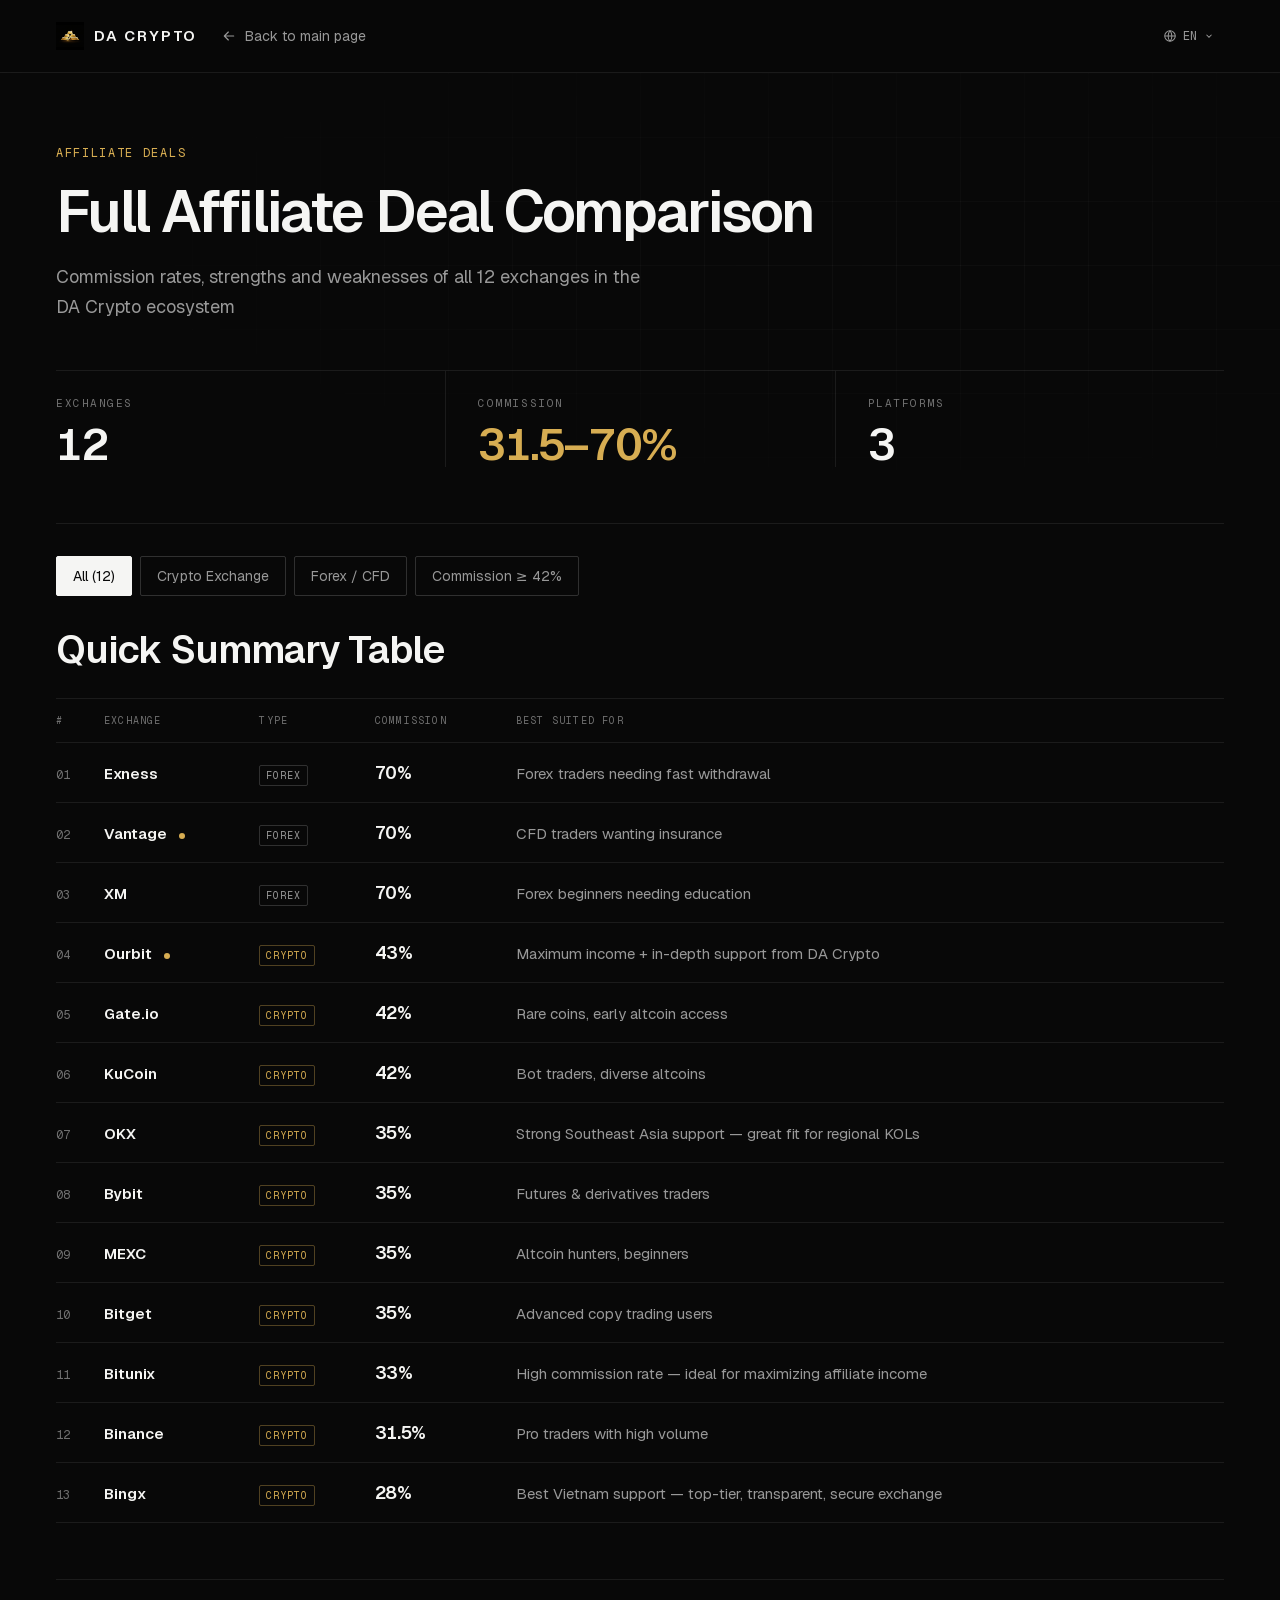
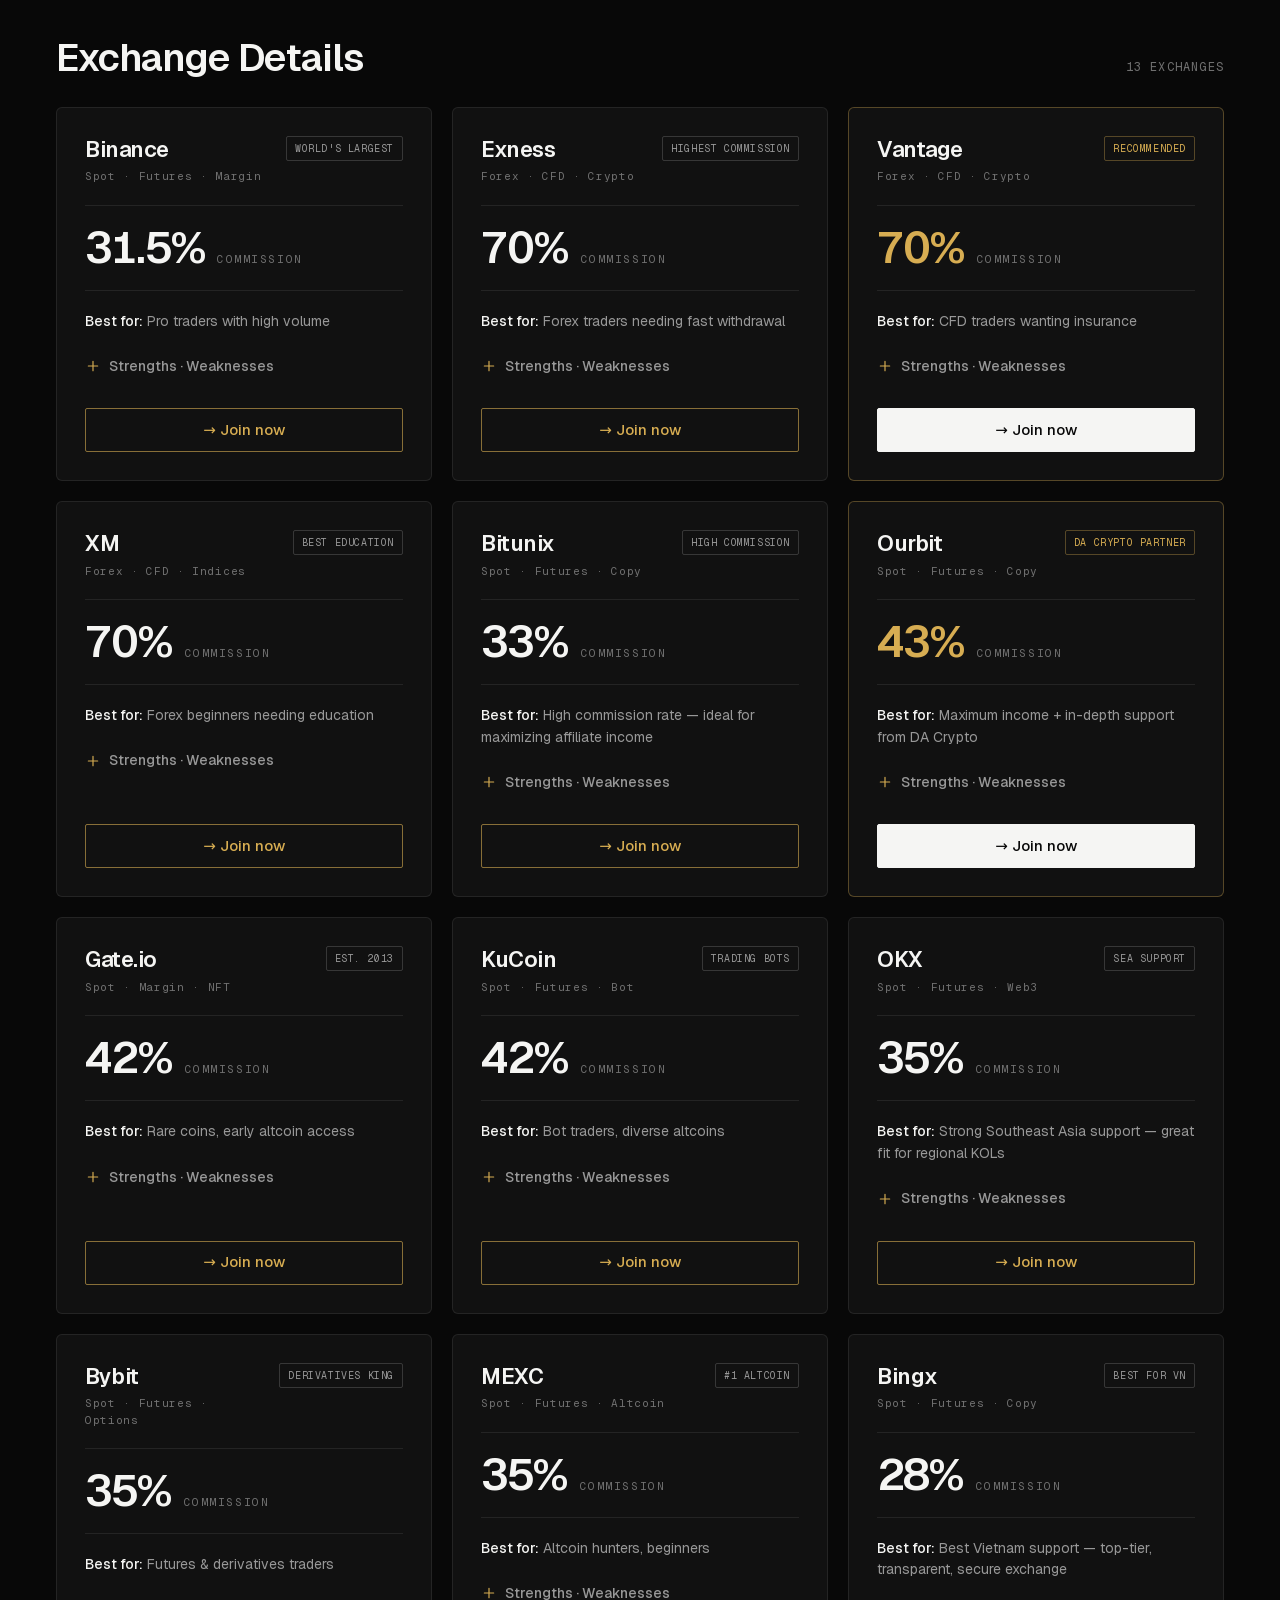
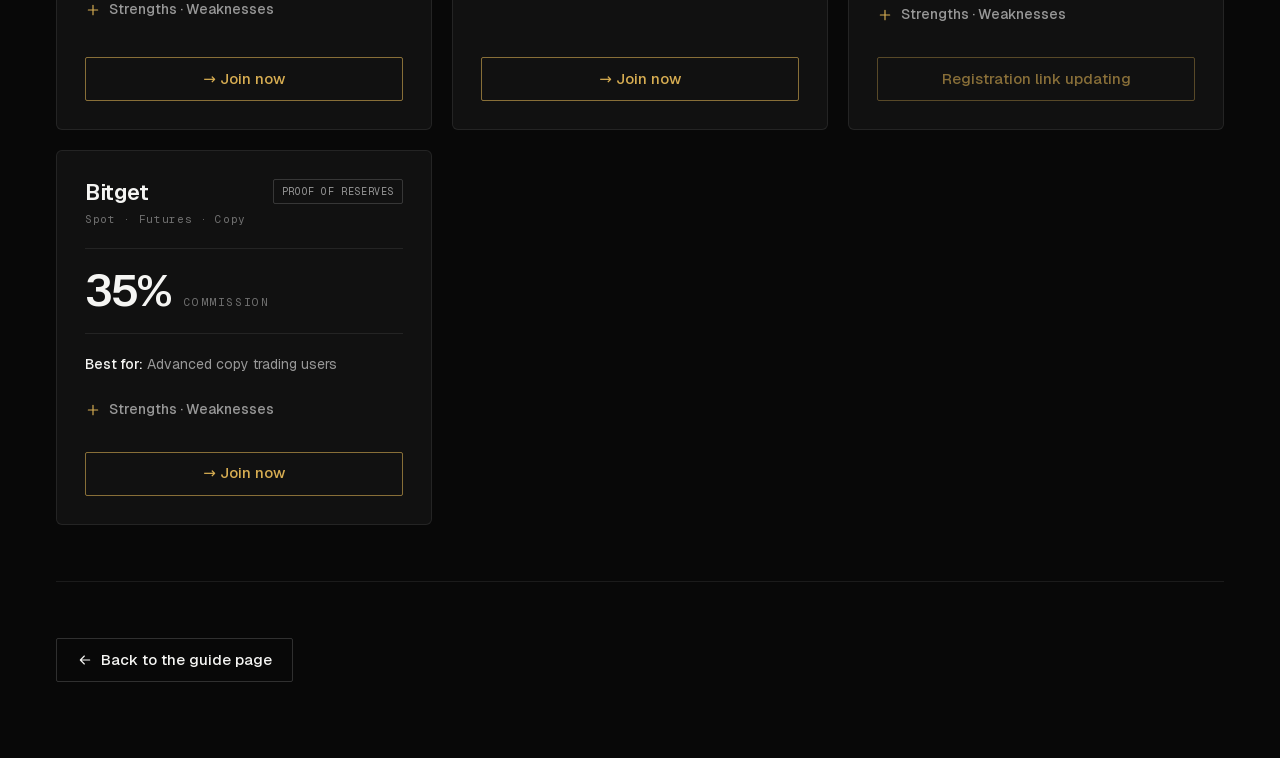
==== commit 5df9918e: "Remove the old BingX referral link; keep BingX listed as a partner The account behind https://bingxd" ====
--- a/deals.html
+++ b/deals.html
@@ -3,8 +3,7 @@
 <head>
   <meta charset="UTF-8" />
   <meta name="viewport" content="width=device-width, initial-scale=1.0" />
-  <title>Supported exchanges — DA Affiliate</title>
-  <meta name="description" content="The exchanges you can join through DA Affiliate, the affiliate programme of DA Network: which are available now and which are partnership paused. Commission terms are confirmed per exchange." />
+  <title>Affiliate Deal Comparison — DA CRYPTO</title>
   <style>html.i18n-pending body{visibility:hidden}</style>
   <script>document.documentElement.classList.add('i18n-pending');setTimeout(function(){document.documentElement.classList.remove('i18n-pending')},1500);</script>
 
@@ -207,13 +206,13 @@
 <header class="deals-topbar-wrap">
   <div class="container deals-topbar">
     <div class="deals-topbar-left">
-      <a href="index.html" class="logo" aria-label="DA Affiliate home">
+      <a href="index.html" class="logo" aria-label="DA CRYPTO Home">
         <img class="logo-mark" src="/icon-192x192.png?v=2" alt="" width="28" height="28" />
-        <span class="logo-wordmark">DA Affiliate</span>
+        <span class="logo-wordmark">DA CRYPTO</span>
       </a>
       <a href="index.html" class="deals-hero-back">
         <svg class="icon" width="16" height="16" viewBox="0 0 24 24" fill="none" stroke="currentColor" stroke-width="1.75" stroke-linecap="round" stroke-linejoin="round" aria-hidden="true"><path d="M19 12H5M11 6l-6 6 6 6"/></svg>
-        <span id="txt-back">Back to DA Affiliate</span>
+        <span id="txt-back">Về trang chính</span>
       </a>
     </div>
     <div class="lang-select" id="langSelect">
@@ -238,22 +237,21 @@
 <div class="deals-hero">
   <div class="hero-grid-bg" aria-hidden="true"></div>
   <div class="container deals-hero-content">
-    <p class="eyebrow" id="txt-tag">Partner exchanges</p>
-    <h1 class="h-section" id="txt-title">Supported exchanges</h1>
-    <p id="txt-sub">Where you can register through DA Affiliate today. Commission terms are confirmed per exchange.</p>
-    <!-- Counts derived from data/config.js -->
+    <p class="eyebrow" id="txt-tag">AFFILIATE DEALS</p>
+    <h1 class="h-section" id="txt-title">So Sánh Deal Affiliate Tất Cả Sàn</h1>
+    <p id="txt-sub">Tỷ lệ hoa hồng, thế mạnh và điểm yếu của 12 sàn trong hệ sinh thái DA Crypto</p>
     <div class="deals-stats">
       <div class="deals-stat">
-        <div class="deals-stat-num" id="stat-total">13</div>
-        <div class="deals-stat-lbl" id="txt-stat1">Exchanges listed</div>
+        <div class="deals-stat-num">12</div>
+        <div class="deals-stat-lbl" id="txt-stat1">Sàn giao dịch</div>
       </div>
       <div class="deals-stat">
-        <div class="deals-stat-num" id="stat-available">3</div>
-        <div class="deals-stat-lbl" id="txt-stat2">Available now</div>
+        <div class="deals-stat-num">31.5–70%</div>
+        <div class="deals-stat-lbl" id="txt-stat2">Hoa hồng</div>
       </div>
       <div class="deals-stat">
-        <div class="deals-stat-num" id="stat-paused">10</div>
-        <div class="deals-stat-lbl" id="txt-stat3">Partnership paused</div>
+        <div class="deals-stat-num">3</div>
+        <div class="deals-stat-lbl" id="txt-stat3">Nền tảng</div>
       </div>
     </div>
   </div>
@@ -264,54 +262,36 @@
 
   <!-- Filter -->
   <div class="deals-filter">
-    <button class="filter-btn active" data-filter="all"       onclick="applyFilter('all')"       id="fb-all">All (13)</button>
-    <button class="filter-btn"        data-filter="available" onclick="applyFilter('available')" id="fb-available">Available</button>
-    <button class="filter-btn"        data-filter="paused"    onclick="applyFilter('paused')"    id="fb-paused">Partnership paused</button>
-    <button class="filter-btn"        data-filter="crypto"    onclick="applyFilter('crypto')"    id="fb-crypto">Crypto</button>
-    <button class="filter-btn"        data-filter="forex"     onclick="applyFilter('forex')"     id="fb-forex">Forex</button>
+    <button class="filter-btn active" data-filter="all"    onclick="applyFilter('all')"    id="fb-all">Tất cả (12)</button>
+    <button class="filter-btn"        data-filter="crypto" onclick="applyFilter('crypto')" id="fb-crypto">Crypto Exchange</button>
+    <button class="filter-btn"        data-filter="forex"  onclick="applyFilter('forex')"  id="fb-forex">Forex / CFD</button>
+    <button class="filter-btn"        data-filter="high"   onclick="applyFilter('high')"   id="fb-high">HH ≥ 42%</button>
   </div>
 
   <!-- Summary table -->
   <div class="summary-section">
-    <h2 id="txt-table-title">Summary</h2>
+    <h2 id="txt-table-title">Bảng Tổng Hợp Nhanh</h2>
     <div class="summary-wrap">
       <table class="summary-table">
         <thead>
           <tr>
             <th>#</th>
-            <th id="th-name">Exchange</th>
-            <th id="th-type">Market</th>
-            <th id="th-status">Status</th>
-            <th id="th-rate">Commission terms</th>
+            <th id="th-name">Sàn</th>
+            <th id="th-type">Loại</th>
+            <th id="th-rate">Hoa Hồng</th>
+            <th id="th-best">Phù hợp nhất với</th>
           </tr>
         </thead>
-        <!-- static fallback generated from data/config.js; JS re-renders -->
-        <tbody id="summaryBody">
-          <tr><td class="idx-cell">01</td><td class="name-cell">BingX</td><td><span class="type-pill crypto">Crypto</span></td><td><span class="status-pill status-available">Available</span></td><td>Terms confirmed per exchange</td></tr>
-          <tr><td class="idx-cell">02</td><td class="name-cell">Bitunix</td><td><span class="type-pill crypto">Crypto</span></td><td><span class="status-pill status-available">Available</span></td><td>Terms confirmed per exchange</td></tr>
-          <tr><td class="idx-cell">03</td><td class="name-cell">Ourbit</td><td><span class="type-pill crypto">Crypto</span></td><td><span class="status-pill status-available">Available</span></td><td>Terms confirmed per exchange</td></tr>
-          <tr><td class="idx-cell">04</td><td class="name-cell">Binance</td><td><span class="type-pill crypto">Crypto</span></td><td><span class="status-pill status-paused">Partnership paused</span></td><td>Terms confirmed per exchange</td></tr>
-          <tr><td class="idx-cell">05</td><td class="name-cell">OKX</td><td><span class="type-pill crypto">Crypto</span></td><td><span class="status-pill status-paused">Partnership paused</span></td><td>Terms confirmed per exchange</td></tr>
-          <tr><td class="idx-cell">06</td><td class="name-cell">Bybit</td><td><span class="type-pill crypto">Crypto</span></td><td><span class="status-pill status-paused">Partnership paused</span></td><td>Terms confirmed per exchange</td></tr>
-          <tr><td class="idx-cell">07</td><td class="name-cell">MEXC</td><td><span class="type-pill crypto">Crypto</span></td><td><span class="status-pill status-paused">Partnership paused</span></td><td>Terms confirmed per exchange</td></tr>
-          <tr><td class="idx-cell">08</td><td class="name-cell">Bitget</td><td><span class="type-pill crypto">Crypto</span></td><td><span class="status-pill status-paused">Partnership paused</span></td><td>Terms confirmed per exchange</td></tr>
-          <tr><td class="idx-cell">09</td><td class="name-cell">Gate.io</td><td><span class="type-pill crypto">Crypto</span></td><td><span class="status-pill status-paused">Partnership paused</span></td><td>Terms confirmed per exchange</td></tr>
-          <tr><td class="idx-cell">10</td><td class="name-cell">KuCoin</td><td><span class="type-pill crypto">Crypto</span></td><td><span class="status-pill status-paused">Partnership paused</span></td><td>Terms confirmed per exchange</td></tr>
-          <tr><td class="idx-cell">11</td><td class="name-cell">Exness</td><td><span class="type-pill forex">Forex</span></td><td><span class="status-pill status-paused">Partnership paused</span></td><td>Terms confirmed per exchange</td></tr>
-          <tr><td class="idx-cell">12</td><td class="name-cell">Vantage</td><td><span class="type-pill forex">Forex</span></td><td><span class="status-pill status-paused">Partnership paused</span></td><td>Terms confirmed per exchange</td></tr>
-          <tr><td class="idx-cell">13</td><td class="name-cell">XM</td><td><span class="type-pill forex">Forex</span></td><td><span class="status-pill status-paused">Partnership paused</span></td><td>Terms confirmed per exchange</td></tr>
-        </tbody>
+        <tbody id="summaryBody"></tbody>
       </table>
     </div>
-    <p class="note-small" id="txt-paused-note">“Partnership paused” means we are not registering new members on that exchange right now.</p>
-    <p class="note-small" id="txt-rates">Rates and reward tiers may change according to each exchange's policy and partner program.</p>
   </div>
 
   <!-- Section heading -->
   <div class="section-divider">
-    <h2 id="txt-cards-title">Exchange details</h2>
+    <h2 id="txt-cards-title">Chi Tiết Từng Sàn</h2>
     <div class="section-divider-line"></div>
-    <span class="cards-count" id="txt-cards-count">13 exchanges</span>
+    <span class="cards-count" id="txt-cards-count">12 sàn</span>
   </div>
 
   <!-- Cards -->
@@ -321,24 +301,265 @@
   <div class="deals-footer">
     <a href="index.html" class="btn btn-outline back-home">
       <svg class="icon" width="16" height="16" viewBox="0 0 24 24" fill="none" stroke="currentColor" stroke-width="1.75" stroke-linecap="round" stroke-linejoin="round" aria-hidden="true"><path d="M19 12H5M11 6l-6 6 6 6"/></svg>
-      <span id="txt-back2">Back to DA Affiliate</span>
+      <span id="txt-back2">Quay lại trang hướng dẫn</span>
     </a>
-    <p class="note-small" id="txt-market">For information only, not financial advice. Trading crypto and stocks carries a risk of loss. Do your own research before making any decision.</p>
   </div>
 
 </div><!-- /deals-container -->
 </main>
 
-<script src="data/config.js"></script>
 <script>
 // ═══════════════════════════════════════════════════════════
-// DATA — everything comes from data/config.js (window.DA_CONFIG):
-// the 13 exchanges, their status, referral links and commission terms.
-// A rate is shown only if its terms are publishable; otherwise
-// "Terms confirmed per exchange". Only `available` exchanges get a
-// registration link.
+// DATA — self-contained, no dependency on app.js
 // ═══════════════════════════════════════════════════════════
-var CFG = window.DA_CONFIG || { exchanges: [], exchangeStatusLabels: {}, marketLabels: {}, disclaimers: {} };
+var exchangesData = {
+  vi: [
+    {
+      name: 'Binance', cat: 'crypto',
+      type: 'Spot · Futures · Margin',
+      rate: '31.5%', rateNum: 31.5, rateNote: 'hoa hồng',
+      featured: false, badge: '🌍 Lớn nhất thế giới',
+      bestFor: 'Trader chuyên nghiệp, volume cao',
+      pros: ['Thanh khoản sâu nhất thị trường','Phí thấp, giảm thêm khi dùng BNB','Hơn 500 cặp giao dịch','Proof of Reserves minh bạch'],
+      cons: ['Hoa hồng affiliate thấp (31.5%)','Vấn đề pháp lý tại Mỹ 2023','KYC phức tạp, support chậm'],
+    },
+    {
+      name: 'Exness', cat: 'forex',
+      type: 'Forex · CFD · Crypto',
+      rate: '70%', rateNum: 70, rateNote: 'hoa hồng',
+      featured: false, badge: '💰 HH cao nhất',
+      bestFor: 'Forex trader, cần rút nhanh',
+      pros: ['Hoa hồng lên đến 70% — cao nhất nhóm','Rút tiền tức thì 24/7','Leverage cao (dưới $5,000)','Phí rút = 0, quản lý = 0'],
+      cons: ['Không nhận người dùng Mỹ/EU','Spread một số cặp rất rộng','Sản phẩm hạn chế (~200 mã)'],
+    },
+    {
+      name: 'Vantage', cat: 'forex',
+      type: 'Forex · CFD · Crypto',
+      rate: '70%', rateNum: 70, rateNote: 'hoa hồng',
+      featured: true, badge: '⭐ Được đề xuất',
+      bestFor: 'CFD trader, muốn bảo hiểm',
+      pros: ["Hoa hồng 70%, bảo hiểm Lloyd's đến $1M","Được quản lý bởi ASIC, FCA, CIMA","Spread từ 0.0 pip, spread thực tế","MT4/MT5/TradingView/App riêng"],
+      cons: ['Cơ cấu pháp lý nhiều entity gây nhầm lẫn','Support có thể chậm giờ cao điểm','Tài liệu giáo dục chưa sâu'],
+    },
+    {
+      name: 'XM', cat: 'forex',
+      type: 'Forex · CFD · Indices',
+      rate: '70%', rateNum: 70, rateNote: 'hoa hồng',
+      featured: false, badge: '📚 Giáo dục tốt',
+      bestFor: 'Forex beginner, cần đào tạo',
+      pros: ['Deposit tối thiểu chỉ $5','Webinar hàng ngày, đào tạo đa ngôn ngữ','Có giấy phép CySEC, ASIC','Bảo vệ số dư âm cho tất cả khách hàng'],
+      cons: ['Dealing desk — xung đột lợi ích','Spread Standard rộng (EUR/USD ~2 pips)','Phí inactive sau 90 ngày','Không có ECN/STP, không có TradingView'],
+    },
+    {
+      name: 'Bitunix', cat: 'crypto',
+      type: 'Spot · Futures · Copy',
+      rate: '33%', rateNum: 33, rateNote: 'hoa hồng',
+      featured: false, badge: '💸 Hoa Hồng Cao',
+      bestFor: 'Tỷ lệ hoa hồng cao — lý tưởng để tối đa thu nhập affiliate',
+      pros: ['Không cần KYC (rút đến $1M/ngày)','Leverage 125x, phí futures 0.02%/0.06%','Trustpilot 4.5/5 từ nghìn đánh giá','Khả dụng toàn cầu kể cả nhiều nước hạn chế'],
+      cons: ['Ít coin hơn Binance/MEXC','Chỉ cặp USDT, không có fiat rút','Không khả dụng tại Mỹ'],
+      link: 'https://www.bitunix.com/register?vipCode=Gw77',
+    },
+    {
+      name: 'Ourbit', cat: 'crypto',
+      type: 'Spot · Futures · Copy',
+      rate: '43%', rateNum: 43, rateNote: 'hoa hồng',
+      featured: true, badge: '🔗 Đối Tác DA Crypto',
+      bestFor: 'Tối đa thu nhập + hỗ trợ chuyên sâu từ DA Crypto',
+      pros: ['Hoa hồng 43% — cao nhất Đông Nam Á','Đối tác chiến lược của DA Crypto','Hỗ trợ trực tiếp từ team Ourbit & DA Crypto','Tập trung vào thị trường SEA'],
+      cons: ['Sàn mới, ít tên tuổi hơn Binance','Thanh khoản thấp hơn sàn top','Ít coin hơn các sàn lớn'],
+      link: 'https://www.ourbit.com/register?inviteCode=SY7QT9',
+    },
+    {
+      name: 'Gate.io', cat: 'crypto',
+      type: 'Spot · Margin · NFT',
+      rate: '42%', rateNum: 42, rateNote: 'hoa hồng',
+      featured: false, badge: '🏛️ Lâu đời 2013',
+      bestFor: 'Cần coin hiếm, altcoin sớm',
+      pros: ['3,800+ coin — đa dạng nhất','Proof-of-reserves Merkle Tree minh bạch','Hệ sinh thái Web3, NFT, GameFi','Reserves $10.8B với buffer 128%'],
+      cons: ['Phí rút một số coin cao','KYC bắt buộc để rút tiền','Không khả dụng tại Mỹ'],
+    },
+    {
+      name: 'KuCoin', cat: 'crypto',
+      type: 'Spot · Futures · Bot',
+      rate: '42%', rateNum: 42, rateNote: 'hoa hồng',
+      featured: false, badge: '🤖 Trading Bots',
+      bestFor: 'Bot trader, altcoin đa dạng',
+      pros: ['1,000+ altcoin, phí thấp','Trading bots đa dạng, tokenized stocks','P2P hỗ trợ 70+ fiat on-ramp','SOC 2 Type II, PoR xác nhận'],
+      cons: ['Bị phạt $300M+ tại Mỹ, không nhận US user','Bị hack $275M năm 2020','Support kém trong sự cố lớn'],
+    },
+    {
+      name: 'OKX', cat: 'crypto',
+      type: 'Spot · Futures · Web3',
+      rate: '35%', rateNum: 35, rateNote: 'hoa hồng',
+      featured: false, badge: '🌏 ĐNA Support',
+      bestFor: 'Support mạnh vùng Đông Nam Á, phù hợp KOL khu vực',
+      pros: ['Ví Web3 tích hợp, hỗ trợ 100+ blockchain','Liquidity sâu, phí thấp với OKB','Copy trading & bots đa dạng','Proof-of-reserves zk-STARK minh bạch'],
+      cons: ['Không dành cho người mới — giao diện phức tạp','Không hỗ trợ người dùng Mỹ','Phí nạp fiat qua bên thứ ba'],
+    },
+    {
+      name: 'Bybit', cat: 'crypto',
+      type: 'Spot · Futures · Options',
+      rate: '35%', rateNum: 35, rateNote: 'hoa hồng',
+      featured: false, badge: '📈 Futures mạnh',
+      bestFor: 'Futures & derivatives trader',
+      pros: ['Thanh khoản derivatives hàng đầu','AI Aurora, copy trading, trading bots','Proof of Reserves minh bạch sau 2025','App mobile đầy đủ tính năng'],
+      cons: ['Không có bảo hiểm tiền gửi','Bị hack $1.5B tháng 2/2025 (đã xử lý)','KYC lâu, không hỗ trợ Mỹ/Anh'],
+    },
+    {
+      name: 'MEXC', cat: 'crypto',
+      type: 'Spot · Futures · Altcoin',
+      rate: '35%', rateNum: 35, rateNote: 'hoa hồng',
+      featured: false, badge: '🪙 Altcoin số 1',
+      bestFor: 'Altcoin hunter, newbie-friendly',
+      pros: ['3,000+ altcoin — nhiều nhất thị trường','Phí maker 0% spot & futures','Leverage tối đa 500x','KYC không bắt buộc cho giao dịch'],
+      cons: ['Pháp lý mờ hơn các sàn lớn','Không có ở Mỹ và một số nước','Thanh khoản mỏng trên altcoin nhỏ'],
+    },
+    {
+      name: 'Bingx', cat: 'crypto',
+      type: 'Spot · Futures · Copy',
+      rate: '28%', rateNum: 28, rateNote: 'hoa hồng',
+      featured: false, badge: '🇻🇳 Tốt nhất cho VN',
+      bestFor: 'Hỗ trợ Việt Nam tốt nhất, sàn top, minh bạch, an toàn',
+      pros: ['Copy trading AI hàng đầu thị trường','Giao diện thân thiện người mới','Chế độ demo trading miễn phí','Phí futures cạnh tranh'],
+      cons: ['Không có leverage trên spot','Không có token sàn giảm phí','Không khả dụng tại Mỹ'],
+      // Old referral link removed (owner request, 2026-10-11). BingX stays a partner; set the new URL here and drop linkStatus.
+      link: null, linkStatus: 'awaiting_update',
+    },
+    {
+      name: 'Bitget', cat: 'crypto',
+      type: 'Spot · Futures · Copy',
+      rate: '35%', rateNum: 35, rateNote: 'hoa hồng',
+      featured: false, badge: '🛡️ Proof of Reserves',
+      bestFor: 'Copy trading chuyên sâu',
+      pros: ['Copy trading chuyên sâu, top 2 liquidity BTC','Proof of Reserves 188%, quỹ bảo vệ $780M','Phí futures 0.02%/0.06% — rất cạnh tranh','App mobile được đánh giá 4.6/5'],
+      cons: ['Không thân thiện với người mới','Fiat access phụ thuộc vùng','Trustpilot mixed (~3.0/5)'],
+    },
+  ],
+  en: [
+    {
+      name: 'Binance', cat: 'crypto',
+      type: 'Spot · Futures · Margin',
+      rate: '31.5%', rateNum: 31.5, rateNote: 'commission',
+      featured: false, badge: "🌍 World's Largest",
+      bestFor: 'Pro traders with high volume',
+      pros: ['Deepest liquidity in the market','Low fees, extra discount with BNB','500+ trading pairs','Transparent Proof of Reserves'],
+      cons: ['Lower affiliate rate (31.5%)','US regulatory issues in 2023','Complex KYC, slow support'],
+    },
+    {
+      name: 'Exness', cat: 'forex',
+      type: 'Forex · CFD · Crypto',
+      rate: '70%', rateNum: 70, rateNote: 'commission',
+      featured: false, badge: '💰 Highest Commission',
+      bestFor: 'Forex traders needing fast withdrawal',
+      pros: ['Up to 70% commission — highest in group','Instant withdrawals 24/7','Unlimited leverage (under $5,000)','Zero withdrawal & management fees'],
+      cons: ['Restricted in US/EU','Very wide spreads on some pairs','Limited product range (~200 symbols)'],
+    },
+    {
+      name: 'Vantage', cat: 'forex',
+      type: 'Forex · CFD · Crypto',
+      rate: '70%', rateNum: 70, rateNote: 'commission',
+      featured: true, badge: '⭐ Recommended',
+      bestFor: 'CFD traders wanting insurance',
+      pros: ["70% commission, Lloyd's insurance up to $1M","Regulated by ASIC, FCA, CIMA","Spreads from 0.0 pip, live spread feed","MT4/MT5/TradingView/proprietary app"],
+      cons: ['Multi-entity structure can confuse beginners','Support may slow during peak hours','Educational content could be deeper'],
+    },
+    {
+      name: 'XM', cat: 'forex',
+      type: 'Forex · CFD · Indices',
+      rate: '70%', rateNum: 70, rateNote: 'commission',
+      featured: false, badge: '📚 Best Education',
+      bestFor: 'Forex beginners needing education',
+      pros: ['Only $5 minimum deposit','Daily webinars, multilingual education','CySEC & ASIC regulated','Negative balance protection globally'],
+      cons: ['Dealing desk — conflict of interest','Wide Standard spreads (~2 pips EUR/USD)','Inactivity fees after just 90 days','No ECN/STP, no TradingView'],
+    },
+    {
+      name: 'Bitunix', cat: 'crypto',
+      type: 'Spot · Futures · Copy',
+      rate: '33%', rateNum: 33, rateNote: 'commission',
+      featured: false, badge: '💸 High Commission',
+      bestFor: 'High commission rate — ideal for maximizing affiliate income',
+      pros: ['No mandatory KYC (up to $1M/day withdrawal)','125x leverage, 0.02%/0.06% futures fees','Trustpilot 4.5/5 from thousands of reviews','Available globally including restricted regions'],
+      cons: ['Fewer coins than Binance/MEXC','USDT-only pairs, no fiat withdrawal','Not available in US'],
+      link: 'https://www.bitunix.com/register?vipCode=Gw77',
+    },
+    {
+      name: 'Ourbit', cat: 'crypto',
+      type: 'Spot · Futures · Copy',
+      rate: '43%', rateNum: 43, rateNote: 'commission',
+      featured: true, badge: '🔗 DA Crypto Partner',
+      bestFor: 'Maximum income + in-depth support from DA Crypto',
+      pros: ['43% commission — highest in Southeast Asia','Strategic partner of DA Crypto','Direct support from Ourbit & DA Crypto team','Focused on SEA market'],
+      cons: ['Newer exchange, less brand recognition than Binance','Lower liquidity than top exchanges','Fewer coins than major exchanges'],
+      link: 'https://www.ourbit.com/register?inviteCode=SY7QT9',
+    },
+    {
+      name: 'Gate.io', cat: 'crypto',
+      type: 'Spot · Margin · NFT',
+      rate: '42%', rateNum: 42, rateNote: 'commission',
+      featured: false, badge: '🏛️ Est. 2013',
+      bestFor: 'Rare coins, early altcoin access',
+      pros: ['3,800+ coins — most diverse','Merkle Tree PoR, $10.8B reserves (128%)','Web3, NFT, GameFi ecosystem','Regular fee-free stablecoin promotions'],
+      cons: ['Higher withdrawal fees on some coins','KYC required to withdraw','Not available in US'],
+    },
+    {
+      name: 'KuCoin', cat: 'crypto',
+      type: 'Spot · Futures · Bot',
+      rate: '42%', rateNum: 42, rateNote: 'commission',
+      featured: false, badge: '🤖 Trading Bots',
+      bestFor: 'Bot traders, diverse altcoins',
+      pros: ['1,000+ altcoins, low fees','Diverse bots, tokenized stocks','P2P with 70+ fiat on-ramps','SOC 2 Type II, verified PoR'],
+      cons: ['$300M+ US penalty, no US users','Hacked for $275M in 2020','Poor support during major incidents'],
+    },
+    {
+      name: 'OKX', cat: 'crypto',
+      type: 'Spot · Futures · Web3',
+      rate: '35%', rateNum: 35, rateNote: 'commission',
+      featured: false, badge: '🌏 SEA Support',
+      bestFor: 'Strong Southeast Asia support — great fit for regional KOLs',
+      pros: ['Integrated Web3 wallet, 100+ blockchains','Deep liquidity, fee discounts with OKB','Diverse copy trading & bots','zk-STARK Proof of Reserves'],
+      cons: ['Complex UI — not for beginners','Not available for US users','Fiat deposits via third-party only'],
+    },
+    {
+      name: 'Bybit', cat: 'crypto',
+      type: 'Spot · Futures · Options',
+      rate: '35%', rateNum: 35, rateNote: 'commission',
+      featured: false, badge: '📈 Derivatives King',
+      bestFor: 'Futures & derivatives traders',
+      pros: ['Top-tier derivatives liquidity','AI Aurora, copy trading, bots','Transparent PoR since 2025','Full-featured mobile app'],
+      cons: ['No deposit insurance','$1.5B hack Feb 2025 (resolved)','Slow KYC, no US/UK support'],
+    },
+    {
+      name: 'MEXC', cat: 'crypto',
+      type: 'Spot · Futures · Altcoin',
+      rate: '35%', rateNum: 35, rateNote: 'commission',
+      featured: false, badge: '🪙 #1 Altcoin',
+      bestFor: 'Altcoin hunters, beginners',
+      pros: ['3,000+ altcoins — most in the market','0% maker fees on spot & futures','Up to 500x leverage','No mandatory KYC for trading'],
+      cons: ['Less regulatory clarity than top-tier','Not available in US and some countries','Thin liquidity on small-cap pairs'],
+    },
+    {
+      name: 'Bingx', cat: 'crypto',
+      type: 'Spot · Futures · Copy',
+      rate: '28%', rateNum: 28, rateNote: 'commission',
+      featured: false, badge: '🇻🇳 Best for VN',
+      bestFor: 'Best Vietnam support — top-tier, transparent, secure exchange',
+      pros: ['Industry-leading AI copy trading','Beginner-friendly interface','Free demo trading mode','Competitive futures fees'],
+      cons: ['No leverage on spot pairs','No native exchange token for fee reduction','Not available in US'],
+      // Old referral link removed (owner request, 2026-10-11). BingX stays a partner; set the new URL here and drop linkStatus.
+      link: null, linkStatus: 'awaiting_update',
+    },
+    {
+      name: 'Bitget', cat: 'crypto',
+      type: 'Spot · Futures · Copy',
+      rate: '35%', rateNum: 35, rateNote: 'commission',
+      featured: false, badge: '🛡️ Proof of Reserves',
+      bestFor: 'Advanced copy trading users',
+      pros: ['Top copy trading, #2 BTC liquidity','PoR 188%, protection fund $780M','0.02%/0.06% futures fees','Mobile app rated 4.6/5'],
+      cons: ['Not beginner-friendly','Fiat access varies by region','Mixed Trustpilot reviews (~3.0/5)'],
+    },
+  ],
+};
 
 // ═══════════════════════════════════════════════════════════
 // STATE
@@ -347,114 +568,127 @@
 var lang = 'en';
 try { var savedLang = localStorage.getItem('dacrypto-lang'); if (savedLang) lang = savedLang; } catch (e) {}
 var activeFilter = 'all';
-
-// UI strings. V3 keys exist only in `en`; every other locale falls back to
-// English for them (mixed V2/V3 — not releasable until translated).
+// Label shown instead of "Join now" while an active partner's referral link is being replaced.
+var LINK_UPDATING = {
+  en: 'Registration link updating',
+  vi: 'Đang cập nhật link đăng ký',
+  ko: '가입 링크 업데이트 중',
+  th: 'กำลังอัปเดตลิงก์สมัคร',
+  id: 'Tautan pendaftaran sedang diperbarui'
+};
+// Alias new languages to English exchange data
+// Alias new langs to English exchange data (includes all links)
+exchangesData.th = exchangesData.en;
+exchangesData.ko = exchangesData.en;
+exchangesData.id = exchangesData.en;
+
 var txt = {
   vi: {
-    // V2 strings kept where the meaning is unchanged; other keys fall back to en.
-    back: 'Về trang chính',
-    thName: 'Sàn',
-    thType: 'Loại',
-    fbCrypto: 'Crypto Exchange',
-    fbForex: 'Forex / CFD',
+    back: 'Về trang chính', back2: 'Quay lại trang hướng dẫn',
+    tag: '🔥 AFFILIATE DEALS',
+    title: 'So Sánh Deal Affiliate Tất Cả Sàn',
+    sub: 'Tỷ lệ hoa hồng, thế mạnh và điểm yếu của 12 sàn trong hệ sinh thái DA Crypto',
+    stat1: 'Sàn giao dịch', stat2: 'Hoa hồng', stat3: 'Nền tảng',
+    fbAll: 'Tất cả (12)', fbCrypto: 'Crypto Exchange', fbForex: 'Forex / CFD', fbHigh: 'HH ≥ 42%',
     tableTitle: 'Bảng Tổng Hợp Nhanh',
+    thName: 'Sàn', thType: 'Loại', thRate: 'Hoa Hồng', thBest: 'Phù hợp nhất với',
     cardsTitle: 'Chi Tiết Từng Sàn',
+    pros: 'Thế mạnh', cons: 'Điểm yếu',
+    bestForLabel: 'Phù hợp với',
+    cta: '→ Tham gia ngay',
     noResults: 'Không có sàn nào phù hợp với bộ lọc này.',
   },
   en: {
-    back: 'Back to DA Affiliate', back2: 'Back to DA Affiliate',
-    tag: 'Partner exchanges',
-    title: 'Supported exchanges',
-    sub: 'Where you can register through DA Affiliate today. Commission terms are confirmed per exchange.',
-    stat1: 'Exchanges listed', stat2: 'Available now', stat3: 'Partnership paused',
-    fbAll: 'All ({n})', fbAvailable: 'Available', fbPaused: 'Partnership paused', fbCrypto: 'Crypto', fbForex: 'Forex',
-    tableTitle: 'Summary',
-    thName: 'Exchange', thType: 'Market', thStatus: 'Status', thRate: 'Commission terms',
-    cardsTitle: 'Exchange details',
-    count: '{n} exchanges',
-    terms: 'Terms confirmed per exchange',
-    rate: 'Confirmed rate',
-    pausedNote: '“Partnership paused” means we are not registering new members on that exchange right now.',
-    pausedCard: 'Not open for new registrations through DA Affiliate right now.',
-    cta: 'Register on {name}',
+    back: 'Back to main page', back2: 'Back to the guide page',
+    tag: '🔥 AFFILIATE DEALS',
+    title: 'Full Affiliate Deal Comparison',
+    sub: 'Commission rates, strengths and weaknesses of all 12 exchanges in the DA Crypto ecosystem',
+    stat1: 'Exchanges', stat2: 'Commission', stat3: 'Platforms',
+    fbAll: 'All (12)', fbCrypto: 'Crypto Exchange', fbForex: 'Forex / CFD', fbHigh: 'Commission ≥ 42%',
+    tableTitle: 'Quick Summary Table',
+    thName: 'Exchange', thType: 'Type', thRate: 'Commission', thBest: 'Best suited for',
+    cardsTitle: 'Exchange Details',
+    pros: 'Strengths', cons: 'Weaknesses',
+    bestForLabel: 'Best for',
+    cta: '→ Join now',
     noResults: 'No exchanges match this filter.',
   },
   th: {
-    // V2 strings kept where the meaning is unchanged; other keys fall back to en.
-    back: 'กลับหน้าหลัก',
-    thName: 'ตลาด',
-    thType: 'ประเภท',
-    fbCrypto: 'Crypto Exchange',
-    fbForex: 'Forex / CFD',
+    back: 'กลับหน้าหลัก', back2: 'กลับไปหน้าคู่มือ',
+    tag: '🔥 AFFILIATE DEALS',
+    title: 'เปรียบเทียบ Affiliate Deal ทุกตลาด',
+    sub: 'อัตราค่าคอมมิชชัน จุดแข็งและจุดอ่อนของ 12 ตลาดในระบบนิเวศ DA Crypto',
+    stat1: 'ตลาดแลกเปลี่ยน', stat2: 'ค่าคอมมิชชัน', stat3: 'แพลตฟอร์ม',
+    fbAll: 'ทั้งหมด (12)', fbCrypto: 'Crypto Exchange', fbForex: 'Forex / CFD', fbHigh: 'คอมมิชชัน ≥ 42%',
     tableTitle: 'ตารางสรุปเร็ว',
+    thName: 'ตลาด', thType: 'ประเภท', thRate: 'ค่าคอมมิชชัน', thBest: 'เหมาะสมที่สุดสำหรับ',
     cardsTitle: 'รายละเอียดแต่ละตลาด',
+    pros: 'จุดแข็ง', cons: 'จุดอ่อน',
+    bestForLabel: 'เหมาะสำหรับ',
+    cta: '→ เข้าร่วมเลย',
     noResults: 'ไม่มีตลาดใดที่ตรงกับตัวกรองนี้',
   },
   ko: {
-    // V2 strings kept where the meaning is unchanged; other keys fall back to en.
-    back: '메인 페이지로 돌아가기',
-    thName: '거래소',
-    thType: '유형',
-    fbCrypto: 'Crypto Exchange',
-    fbForex: 'Forex / CFD',
+    back: '메인 페이지로 돌아가기', back2: '가이드 페이지로 돌아가기',
+    tag: '🔥 AFFILIATE DEALS',
+    title: '전체 Affiliate Deal 비교',
+    sub: 'DA Crypto 생태계에 있는 12개 거래소의 커미션 비율, 장단점',
+    stat1: '거래소', stat2: '커미션', stat3: '플랫폼',
+    fbAll: '전체 (12)', fbCrypto: 'Crypto Exchange', fbForex: 'Forex / CFD', fbHigh: '커미션 ≥ 42%',
     tableTitle: '빠른 요약 표',
+    thName: '거래소', thType: '유형', thRate: '커미션', thBest: '가장 적합한 대상',
     cardsTitle: '거래소 상세 정보',
+    pros: '장점', cons: '단점',
+    bestForLabel: '최적 대상',
+    cta: '→ 지금 참여하기',
     noResults: '이 필터와 일치하는 거래소가 없습니다.',
   },
   id: {
-    // V2 strings kept where the meaning is unchanged; other keys fall back to en.
-    back: 'Kembali ke halaman utama',
-    thName: 'Bursa',
-    thType: 'Jenis',
-    fbCrypto: 'Crypto Exchange',
-    fbForex: 'Forex / CFD',
+    back: 'Kembali ke halaman utama', back2: 'Kembali ke halaman panduan',
+    tag: '🔥 AFFILIATE DEALS',
+    title: 'Perbandingan Lengkap Affiliate Deal',
+    sub: 'Tingkat komisi, kelebihan dan kekurangan 12 bursa dalam ekosistem DA Crypto',
+    stat1: 'Bursa', stat2: 'Komisi', stat3: 'Platform',
+    fbAll: 'Semua (12)', fbCrypto: 'Crypto Exchange', fbForex: 'Forex / CFD', fbHigh: 'Komisi ≥ 42%',
     tableTitle: 'Tabel Ringkasan Cepat',
+    thName: 'Bursa', thType: 'Jenis', thRate: 'Komisi', thBest: 'Paling cocok untuk',
     cardsTitle: 'Detail Setiap Bursa',
+    pros: 'Kelebihan', cons: 'Kekurangan',
+    bestForLabel: 'Cocok untuk',
+    cta: '→ Bergabung sekarang',
     noResults: 'Tidak ada bursa yang cocok dengan filter ini.',
   },
 };
-function T(key, vars) {
-  var d = txt[lang] || {};
-  var s = d[key] !== undefined ? d[key] : txt.en[key];
-  if (s === undefined) return '';
-  return s.replace(/\{(\w+)\}/g, function (m, k) { return vars && vars[k] !== undefined ? vars[k] : m; });
-}
 
 // ═══════════════════════════════════════════════════════════
 // RENDER HELPERS
 // ═══════════════════════════════════════════════════════════
-function esc(s) {
-  return String(s == null ? '' : s).replace(/&/g, '&amp;').replace(/</g, '&lt;').replace(/>/g, '&gt;').replace(/"/g, '&quot;');
-}
-function statusLabel(e) { return CFG.exchangeStatusLabels[e.status] || e.status; }
-function marketLabel(e) { return CFG.marketLabels[e.market] || e.market; }
-function termsHtml(e) {
-  var r = CFG.publishedRate ? CFG.publishedRate(e) : null;
-  return r ? esc(r.ratePct) + '% · ' + esc(T('rate')) : esc(T('terms'));
-}
-// Available first, then paused; order inside each group follows config.
-function ordered() {
-  return CFG.exchanges.filter(function (e) { return e.status === 'available'; })
-    .concat(CFG.exchanges.filter(function (e) { return e.status !== 'available'; }));
-}
+// DA Network design language: no emoji as UI decoration (same rule as app.js).
+var EMOJI_RE = /(?:(?![©®™↔-↙↩↪])\p{Extended_Pictographic}|[\u{1F1E6}-\u{1F1FF}])[️‍]*\s?/gu;
+function stripEmoji(s) { return typeof s === 'string' ? s.replace(EMOJI_RE, '') : s; }
+
 function filtered() {
-  var list = ordered();
-  if (activeFilter === 'all') return list;
-  if (activeFilter === 'available' || activeFilter === 'paused') return list.filter(function (e) { return e.status === activeFilter; });
-  return list.filter(function (e) { return e.market === activeFilter; });
+  var list = exchangesData[lang];
+  if (activeFilter === 'all')    return list;
+  if (activeFilter === 'crypto') return list.filter(function(e){ return e.cat === 'crypto'; });
+  if (activeFilter === 'forex')  return list.filter(function(e){ return e.cat === 'forex';  });
+  if (activeFilter === 'high')   return list.filter(function(e){ return e.rateNum >= 42;    });
+  return list;
 }
 
 function renderSummary() {
   var tbody = document.getElementById('summaryBody');
   if (!tbody) return;
-  tbody.innerHTML = ordered().map(function (e, i) {
+  var sorted = exchangesData[lang].slice().sort(function(a,b){ return b.rateNum - a.rateNum; });
+  tbody.innerHTML = sorted.map(function(e, i) {
+    var pill = '<span class="type-pill ' + e.cat + '">' + e.cat.toUpperCase() + '</span>';
+    var star = e.featured ? ' <span class="table-badge">★</span>' : '';
     return '<tr>'
-      + '<td class="idx-cell">' + String(i + 1).padStart(2, '0') + '</td>'
-      + '<td class="name-cell">' + esc(e.name) + '</td>'
-      + '<td><span class="type-pill ' + esc(e.market) + '">' + esc(marketLabel(e)) + '</span></td>'
-      + '<td><span class="status-pill status-' + esc(e.status) + '">' + esc(statusLabel(e)) + '</span></td>'
-      + '<td>' + termsHtml(e) + '</td>'
+      + '<td class="idx-cell">' + String(i+1).padStart(2, '0') + '</td>'
+      + '<td class="name-cell">' + e.name + star + '</td>'
+      + '<td>' + pill + '</td>'
+      + '<td class="rate-cell">' + e.rate + '</td>'
+      + '<td>' + e.bestFor + '</td>'
       + '</tr>';
   }).join('');
 }
@@ -463,66 +697,85 @@
   var grid = document.getElementById('dealsGrid');
   if (!grid) return;
   var list = filtered();
+  var t = txt[lang];
+
+  // Update count
   var countEl = document.getElementById('txt-cards-count');
-  if (countEl) countEl.textContent = T('count', { n: list.length });
+  var countSuffix = {vi:' sàn',en:' exchanges',th:' ตลาด',ko:' 거래소',id:' bursa'}[lang]||' exchanges';
+  if (countEl) countEl.textContent = list.length + countSuffix;
+
   if (list.length === 0) {
-    grid.innerHTML = '<div class="no-results">' + esc(T('noResults')) + '</div>';
+    grid.innerHTML = '<div class="no-results">' + t.noResults + '</div>';
     return;
   }
-  grid.innerHTML = list.map(function (e) {
-    var available = e.status === 'available' && e.referralUrl;
-    return '<div class="deal-card ' + esc(e.market) + (available ? ' featured' : '') + '">'
+
+  grid.innerHTML = list.map(function(e) {
+    return '<div class="deal-card ' + e.cat + (e.featured ? ' featured' : '') + '">'
       + '<div class="deal-card-header">'
       +   '<div>'
-      +     '<div class="deal-name">' + esc(e.name) + '</div>'
-      +     '<div class="deal-type-row"><span class="deal-subtype">' + esc(marketLabel(e)) + '</span></div>'
+      +     '<div class="deal-name">' + e.name + '</div>'
+      +     '<div class="deal-type-row">'
+      +       '<span class="deal-subtype">' + e.type + '</span>'
+      +     '</div>'
       +   '</div>'
-      +   '<div class="deal-badge-pill">' + esc(statusLabel(e)) + '</div>'
+      +   (e.badge ? '<div class="deal-badge-pill">' + stripEmoji(e.badge) + '</div>' : '')
       + '</div>'
-      + '<div class="deal-best-for">' + termsHtml(e) + '</div>'
-      + (available
-        ? '<a href="' + esc(e.referralUrl) + '" class="deal-cta-btn" target="_blank" rel="noopener noreferrer sponsored">' + esc(T('cta', { name: e.name })) + '</a>'
-        : '<p class="deal-best-for">' + esc(T('pausedCard')) + '</p>')
+      + '<div class="deal-rate-box">'
+      +   '<span class="deal-rate-num">' + e.rate + '</span>'
+      +   '<span class="deal-rate-label">' + e.rateNote + '</span>'
+      + '</div>'
+      + '<div class="deal-best-for"><strong>' + t.bestForLabel + ':</strong> ' + e.bestFor + '</div>'
+      // Pros/cons fold away (DA Network progressive disclosure)
+      + '<details class="disclosure deal-more"><summary>'
+      +   '<svg class="icon" width="16" height="16" viewBox="0 0 24 24" fill="none" stroke="currentColor" stroke-width="1.75" stroke-linecap="round" aria-hidden="true"><path d="M12 5v14M5 12h14"/></svg>'
+      +   '<span>' + t.pros + ' · ' + t.cons + '</span></summary><div class="disclosure-body">'
+      + '<div class="deal-procon">'
+      +   '<div class="deal-procon-title pros">' + t.pros + '</div>'
+      +   '<ul class="deal-list pros">' + e.pros.map(function(p){ return '<li>' + p + '</li>'; }).join('') + '</ul>'
+      + '</div>'
+      + '<div class="deal-procon">'
+      +   '<div class="deal-procon-title cons">' + t.cons + '</div>'
+      +   '<ul class="deal-list cons">' + e.cons.map(function(c){ return '<li>' + c + '</li>'; }).join('') + '</ul>'
+      + '</div>'
+      + '</div></details>'
+      + (e.linkStatus === 'awaiting_update'
+          // Active partner whose referral link is being replaced: no CTA until the new URL is set.
+          ? '<span class="deal-cta-btn" aria-disabled="true" style="opacity:.6;cursor:default">' + (LINK_UPDATING[lang] || LINK_UPDATING.en) + '</span>'
+          : '<a href="' + (e.link || 'index.html#guide') + '" class="deal-cta-btn" ' + (e.link ? 'target="_blank" rel="noopener noreferrer"' : '') + '>' + t.cta + '</a>')
       + '</div>';
   }).join('');
 }
 
-function setText(id, s) { var el = document.getElementById(id); if (el) el.textContent = s; }
-
 function renderAll() {
-  var c = CFG.counts ? CFG.counts() : { total: CFG.exchanges.length, available: 0, paused: 0 };
+  var t = txt[lang];
+  // Text nodes
+  document.getElementById('txt-back').textContent    = t.back;
+  document.getElementById('txt-back2').textContent   = t.back2;
   document.documentElement.setAttribute('lang', lang);
-  setText('txt-back', T('back'));
-  setText('txt-back2', T('back2'));
-  setText('txt-tag', T('tag'));
-  setText('txt-title', T('title'));
-  setText('txt-sub', T('sub'));
-  setText('txt-stat1', T('stat1'));
-  setText('txt-stat2', T('stat2'));
-  setText('txt-stat3', T('stat3'));
-  setText('stat-total', c.total);
-  setText('stat-available', c.available);
-  setText('stat-paused', c.paused);
-  setText('fb-all', T('fbAll', { n: c.total }));
-  setText('fb-available', T('fbAvailable'));
-  setText('fb-paused', T('fbPaused'));
-  setText('fb-crypto', T('fbCrypto'));
-  setText('fb-forex', T('fbForex'));
-  setText('txt-table-title', T('tableTitle'));
-  setText('th-name', T('thName'));
-  setText('th-type', T('thType'));
-  setText('th-status', T('thStatus'));
-  setText('th-rate', T('thRate'));
-  setText('txt-cards-title', T('cardsTitle'));
-  setText('txt-paused-note', T('pausedNote'));
-  setText('txt-rates', CFG.disclaimers.RATES || '');
-  setText('txt-market', CFG.disclaimers.MARKET || '');
-  var labelMap = { vi: 'VI', en: 'EN', th: 'TH', ko: 'KO', id: 'ID' };
+  document.getElementById('txt-tag').textContent     = stripEmoji(t.tag);
+  document.getElementById('txt-title').textContent   = t.title;
+  document.getElementById('txt-sub').textContent     = t.sub;
+  document.getElementById('txt-stat1').textContent   = t.stat1;
+  document.getElementById('txt-stat2').textContent   = t.stat2;
+  document.getElementById('txt-stat3').textContent   = t.stat3;
+  document.getElementById('fb-all').textContent      = t.fbAll;
+  document.getElementById('fb-crypto').textContent   = t.fbCrypto;
+  document.getElementById('fb-forex').textContent    = t.fbForex;
+  document.getElementById('fb-high').textContent     = t.fbHigh;
+  document.getElementById('txt-table-title').textContent = t.tableTitle;
+  document.getElementById('th-name').textContent     = t.thName;
+  document.getElementById('th-type').textContent     = t.thType;
+  document.getElementById('th-rate').textContent     = t.thRate;
+  document.getElementById('th-best').textContent     = t.thBest;
+  document.getElementById('txt-cards-title').textContent = t.cardsTitle;
+  // Update dropdown label
+  var labelMap = {vi:'VI',en:'EN',th:'TH',ko:'KO',id:'ID'};
   var lbl = document.getElementById('langCurrentLabel');
   if (lbl) lbl.textContent = labelMap[lang] || lang.toUpperCase();
-  document.querySelectorAll('.lang-opt').forEach(function (btn) {
+  document.querySelectorAll('.lang-opt').forEach(function(btn){
     btn.classList.toggle('active', btn.getAttribute('data-lang-code') === lang);
   });
+
   renderSummary();
   renderCards();
 }
@@ -530,18 +783,25 @@
 // ═══════════════════════════════════════════════════════════
 // CONTROLS
 // ═══════════════════════════════════════════════════════════
-window.selectLangDeals = function (l) {
+var langCycleDeals = ['vi','en','th','ko','id'];
+window.toggleLang = function() {
+  var idx = langCycleDeals.indexOf(lang);
+  lang = langCycleDeals[(idx + 1) % langCycleDeals.length];
+  renderAll();
+};
+
+window.selectLangDeals = function(l) {
   if (txt[l]) { lang = l; try { localStorage.setItem('dacrypto-lang', l); } catch (e) {} renderAll(); }
   var dd = document.getElementById('langDropdown');
   if (dd) dd.classList.remove('open');
 };
 
-window.toggleLangDropdown = function () {
+window.toggleLangDropdown = function() {
   var dd = document.getElementById('langDropdown');
   if (dd) dd.classList.toggle('open');
 };
 
-document.addEventListener('click', function (e) {
+document.addEventListener('click', function(e) {
   var sel = document.getElementById('langSelect');
   if (sel && !sel.contains(e.target)) {
     var dd = document.getElementById('langDropdown');
@@ -549,21 +809,300 @@
   }
 });
 
-window.applyFilter = function (filter) {
+window.applyFilter = function(filter) {
   activeFilter = filter;
-  document.querySelectorAll('.filter-btn').forEach(function (btn) {
+  document.querySelectorAll('.filter-btn').forEach(function(btn){
     btn.classList.toggle('active', btn.dataset.filter === filter);
   });
   renderCards();
 };
 
 // Init
-document.addEventListener('DOMContentLoaded', function () {
+document.addEventListener('DOMContentLoaded', function() {
   if (!txt[lang]) lang = 'en';
   renderAll();
   document.documentElement.classList.remove('i18n-pending');
 });
 </script>
-
+<!-- NOTE: this Perplexity inline-edit helper was truncated in an earlier commit
+     (it ends mid-statement), so it is kept as inert text instead of throwing a
+     syntax error on every load. Safe to delete. -->
+<script type="text/plain" data-pplx-inline-edit>
+(function () {
+  if (window === window.top) return;
+
+  const allowedParentOrigins = ["https://www.perplexity.ai","https://perplexity.ai","https://testing.perplexity.ai","https://staging.perplexity.ai","https://*.preview.i.perplexity.ai","http://localhost:3000","http://127.0.0.1:3000","http://localhost:5173","http://127.0.0.1:5173"];
+  const MAX_FONT_BYTES = 500 * 1024;
+  const MAX_TOTAL_FONT_BYTES = 2 * 1024 * 1024;
+  let scrollForwarding = false;
+  let scrollRaf = 0;
+  let trustedTopOrigin = null;
+
+  // Allow entries like "https://*.preview.i.perplexity.ai" — the wildcard
+  // matches a single DNS label (no dots), so "https://*.foo" cannot stretch
+  // across multiple labels.
+  function matchesAllowedOrigin(origin) {
+    if (!origin) return false;
+    for (const entry of allowedParentOrigins) {
+      if (!entry.includes("*")) {
+        if (entry === origin) return true;
+        continue;
+      }
+      const pattern = new RegExp(
+        "^" +
+          entry.replace(/[.+?^${}()|[\]\\]/g, "\\$&").replace(/\*/g, "[^.]+") +
+          "$",
+      );
+      if (pattern.test(origin)) return true;
+    }
+    return false;
+  }
+
+  // Trust decision: when the sender is same-origin-visible (event.origin is a
+  // real origin like https://www.perplexity.ai) we trust event.origin directly.
+  // When event.origin is "null" (opaque broker srcdoc), we fall back to the
+  // broker's stamped `parentOrigin` to identify the top window. The fallback
+  // is claim-only — we rely on the browser's native `targetOrigin` enforcement
+  // on the response path (see postToTrustedTop) to ensure replies can't be
+  // delivered to anyone but the actual top window of that claimed origin.
+  function getTrustedParentOrigin(event) {
+    const forwardedParentOrigin =
+      typeof event.data.parentOrigin === "string" ? event.data.parentOrigin : null;
+    const parentOrigin = event.origin === "null" ? forwardedParentOrigin : event.origin;
+    return matchesAllowedOrigin(parentOrigin) ? parentOrigin : null;
+  }
+
+  // All responses go to window.top with targetOrigin = the allowlisted origin.
+  // An attacker that iframes us inside their own null-origin broker can claim
+  // any parentOrigin they like, but the browser will drop the reply whenever
+  // the real top's origin doesn't match — so the screenshot never leaves.
+  function postToTrustedTop(message) {
+    if (!trustedTopOrigin) return;
+    try {
+      window.top.postMessage(message, trustedTopOrigin);
+    } catch (_error) {}
+  }
+
+  function inlineAll(original, clone) {
+    if (original.nodeType !== 1 || clone.nodeType !== 1) return;
+
+    try {
+      const computedStyle = getComputedStyle(original);
+      // cssText on a computed style is the serialized declaration in modern
+      // Chromium/Safari — a single read beats enumerating ~400 longhand
+      // properties. Firefox returns "" here, so we fall back on empty.
+      const serialized = computedStyle.cssText;
+      if (serialized) {
+        clone.style.cssText = serialized;
+      } else {
+        const parts = new Array(computedStyle.length);
+        for (let index = 0; index < computedStyle.length; index += 1) {
+          const property = computedStyle[index];
+          parts[index] = `${property}:${computedStyle.getPropertyValue(property)};`;
+        }
+        clone.style.cssText = parts.join("");
+      }
+    } catch (_error) {}
+
+    const originalChildren = original.children;
+    const clonedChildren = clone.children;
+    for (
+      let index = 0;
+      index < originalChildren.length && index < clonedChildren.length;
+      index += 1
+    ) {
+      inlineAll(originalChildren[index], clonedChildren[index]);
+    }
+  }
+
+  function extractFontUrl(srcValue) {
+    const matches = [
+      ...srcValue.matchAll(
+        /url\(["']?([^"')]+)["']?\)(?:\s*format\(["']?([^"')]+)["']?\))?/gi,
+      ),
+    ];
+    if (matches.length === 0) return null;
+    const woff2 = matches.find((m) => m[2] && m[2].toLowerCase().includes("woff2"));
+    if (woff2) return woff2[1];
+    const woff = matches.find((m) => m[2] && m[2].toLowerCase().includes("woff"));
+    if (woff) return woff[1];
+    return matches[0][1];
+  }
+
+  // Cache resolved font URL -> data URI across captures. Fonts on a page
+  // essentially never change, and a batch run emits multiple captures back to
+  // back — without this we'd refetch + re-base64 every time.
+  const fontDataUriCache = new Map();
+  const SRC_DECLARATION_RE = /src\s*:\s*[^;}]+/i;
+
+  async function fetchAsDataUri(url) {
+    if (fontDataUriCache.has(url)) return fontDataUriCache.get(url);
+    let dataUri = null;
+    try {
+      const response = await fetch(url, { mode: "cors", credentials: "omit" });
+      if (response.ok) {
+        const blob = await response.blob();
+        if (blob.size <= MAX_FONT_BYTES) {
+          dataUri = await new Promise((resolve) => {
+            const reader = new FileReader();
+            reader.onloadend = () =>
+              resolve(typeof reader.result === "string" ? reader.result : null);
+            reader.onerror = () => resolve(null);
+            reader.readAsDataURL(blob);
+          });
+        }
+      }
+    } catch (_error) {
+      dataUri = null;
+    }
+    fontDataUriCache.set(url, dataUri);
+    return dataUri;
+  }
+
+  function collectFontFaceRuleTexts() {
+    const rules = [];
+    for (const sheet of document.styleSheets) {
+      let cssRules;
+      try {
+        cssRules = sheet.cssRules;
+      } catch (_error) {
+        continue;
+      }
+      if (!cssRules) continue;
+      for (const rule of cssRules) {
+        const cssText = rule.cssText || "";
+        if (cssText.startsWith("@font-face")) rules.push(cssText);
+      }
+    }
+    return rules;
+  }
+
+  async function buildInlinedFontCss() {
+    const ruleTexts = collectFontFaceRuleTexts();
+    if (ruleTexts.length === 0) return null;
+
+    const resolved = ruleTexts.map((cssText) => {
+      if (!SRC_DECLARATION_RE.test(cssText)) return null;
+      const srcMatch = cssText.match(/src\s*:\s*([^;}]+)[;}]/i);
+      if (!srcMatch) return null;
+      const url = extractFontUrl(srcMatch[1]);
+      if (!url) return null;
+      try {
+        return { cssText, url: new URL(url, document.baseURI).href };
+      } catch (_error) {
+        return null;
+      }
+    });
+
+    const dataUris = await Promise.all(
+      resolved.map((entry) => (entry ? fetchAsDataUri(entry.url) : Promise.resolve(null))),
+    );
+
+    const inlined = [];
+    let totalBytes = 0;
+    for (let index = 0; index < resolved.length; index += 1) {
+      const entry = resolved[index];
+      const dataUri = dataUris[index];
+      if (!entry || !dataUri) continue;
+      const approxBytes = dataUri.length * 0.75;
+      if (totalBytes + approxBytes > MAX_TOTAL_FONT_BYTES) break;
+      totalBytes += approxBytes;
+      inlined.push(entry.cssText.replace(SRC_DECLARATION_RE, `src: url("${dataUri}")`));
+    }
+    return inlined.length > 0 ? inlined.join("\n") : null;
+  }
+
+  function stripExternal(clone) {
+    const images = clone.querySelectorAll("img");
+    for (let index = 0; index < images.length; index += 1) {
+      const src = images[index].getAttribute("src");
+      if (src && !src.startsWith("data:")) images[index].removeAttribute("src");
+    }
+
+    const elements = clone.querySelectorAll("*");
+    for (let index = 0; index < elements.length; index += 1) {
+      const style = elements[index].style.cssText;
+      if (style && style.includes("url(")) {
+        elements[index].style.cssText = style.replace(
+          /url\(["']?(?!data:)[^)"']*["']?\)/gi,
+          "none",
+        );
+      }
+    }
+  }
+
+  function emitScroll() {
+    scrollRaf = 0;
+    if (!scrollForwarding) return;
+    postToTrustedTop({
+      type: "INLINE_EDIT_SCROLL",
+      scrollX: window.scrollX,
+      scrollY: window.scrollY,
+    });
+  }
+
+  window.addEventListener(
+    "scroll",
+    function () {
+      if (!scrollForwarding || scrollRaf) return;
+      scrollRaf = requestAnimationFrame(emitScroll);
+    },
+    { passive: true, capture: true },
+  );
+
+  async function handleCaptureRequest(event) {
+    const requestId = event.data.requestId;
+    const scrollX = window.scrollX;
+    const scrollY = window.scrollY;
+    const width = window.innerWidth;
+    const height = window.innerHeight;
+
+    function postResult(dataUrl) {
+      postToTrustedTop({
+        type: "INLINE_EDIT_SCREENSHOT_RESULT",
+        requestId,
+        dataUrl,
+        scrollX,
+        scrollY,
+      });
+    }
+
+    try {
+      // Wait for any pending web fonts to resolve so both inline metrics and
+      // the @font-face inlining below see the same loaded faces.
+      if (document.fonts && document.fonts.ready) {
+        try {
+          await document.fonts.ready;
+        } catch (_error) {}
+      }
+
+      const clone = document.documentElement.cloneNode(true);
+      inlineAll(document.documentElement, clone);
+
+      const removedNodes = clone.querySelectorAll("script,link[rel=\"stylesheet\"],style");
+      for (let index = 0; index < removedNodes.length; index += 1) {
+        removedNodes[index].remove();
+      }
+
+      stripExternal(clone);
+
+      // Re-embed web fonts as data-URI @font-face rules so the SVG rasterizer
+      // can resolve them — external font URLs aren't fetched during
+      // foreignObject rendering, which would otherwise force a fallback face
+      // and change text metrics.
+      const inlinedFontCss = await buildInlinedFontCss();
+      if (inlinedFontCss) {
+        const styleEl = document.createElement("style");
+        styleEl.textContent = inlinedFontCss;
+        const head = clone.querySelector("head");
+        if (head) head.appendChild(styleEl);
+        else clone.insertBefore(styleEl, clone.firstChild);
+      }
+
+      const html = new XMLSerializer().serializeToString(clone);
+      const svg =
+        `<svg xmlns="http://www.w3.org/2000/svg" width="${width}" height="${height}">` +
+        '<foreignObject width="100%" height="100%">' +
+</script>
 </body>
 </html>
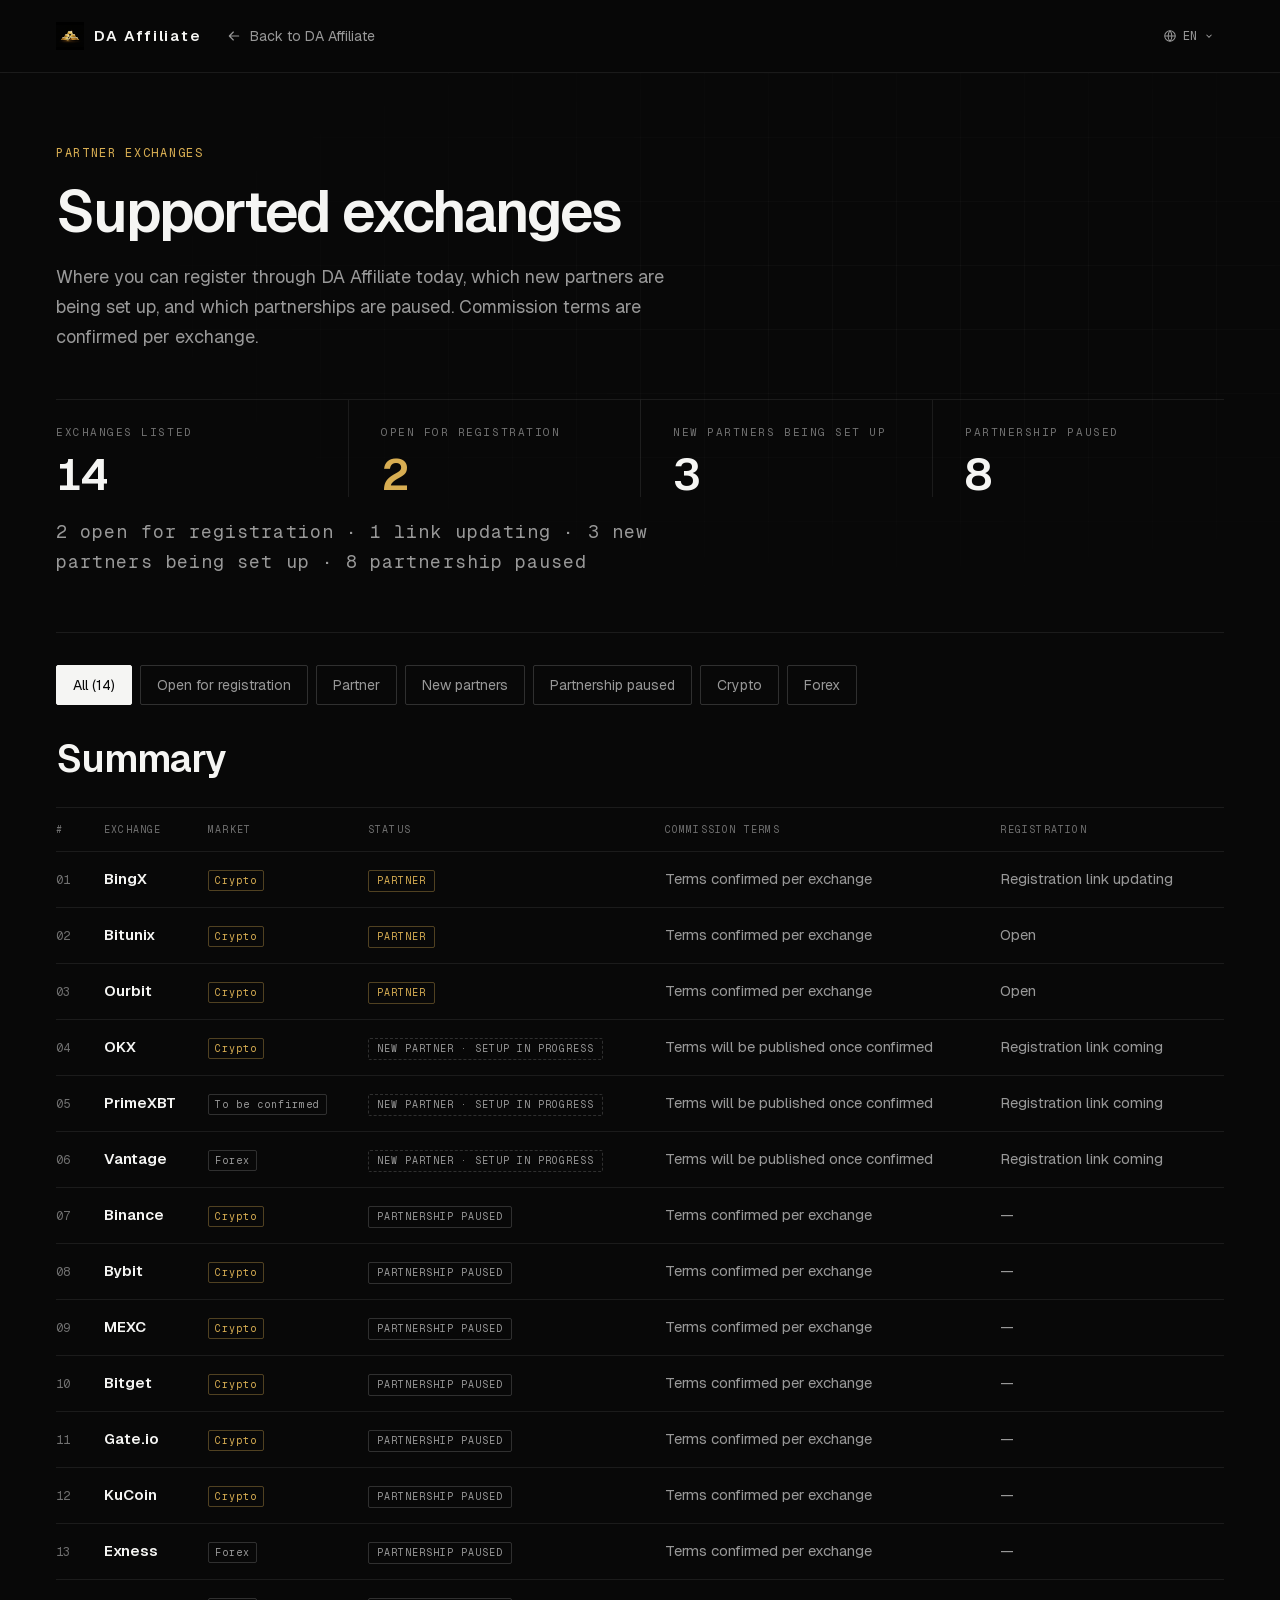
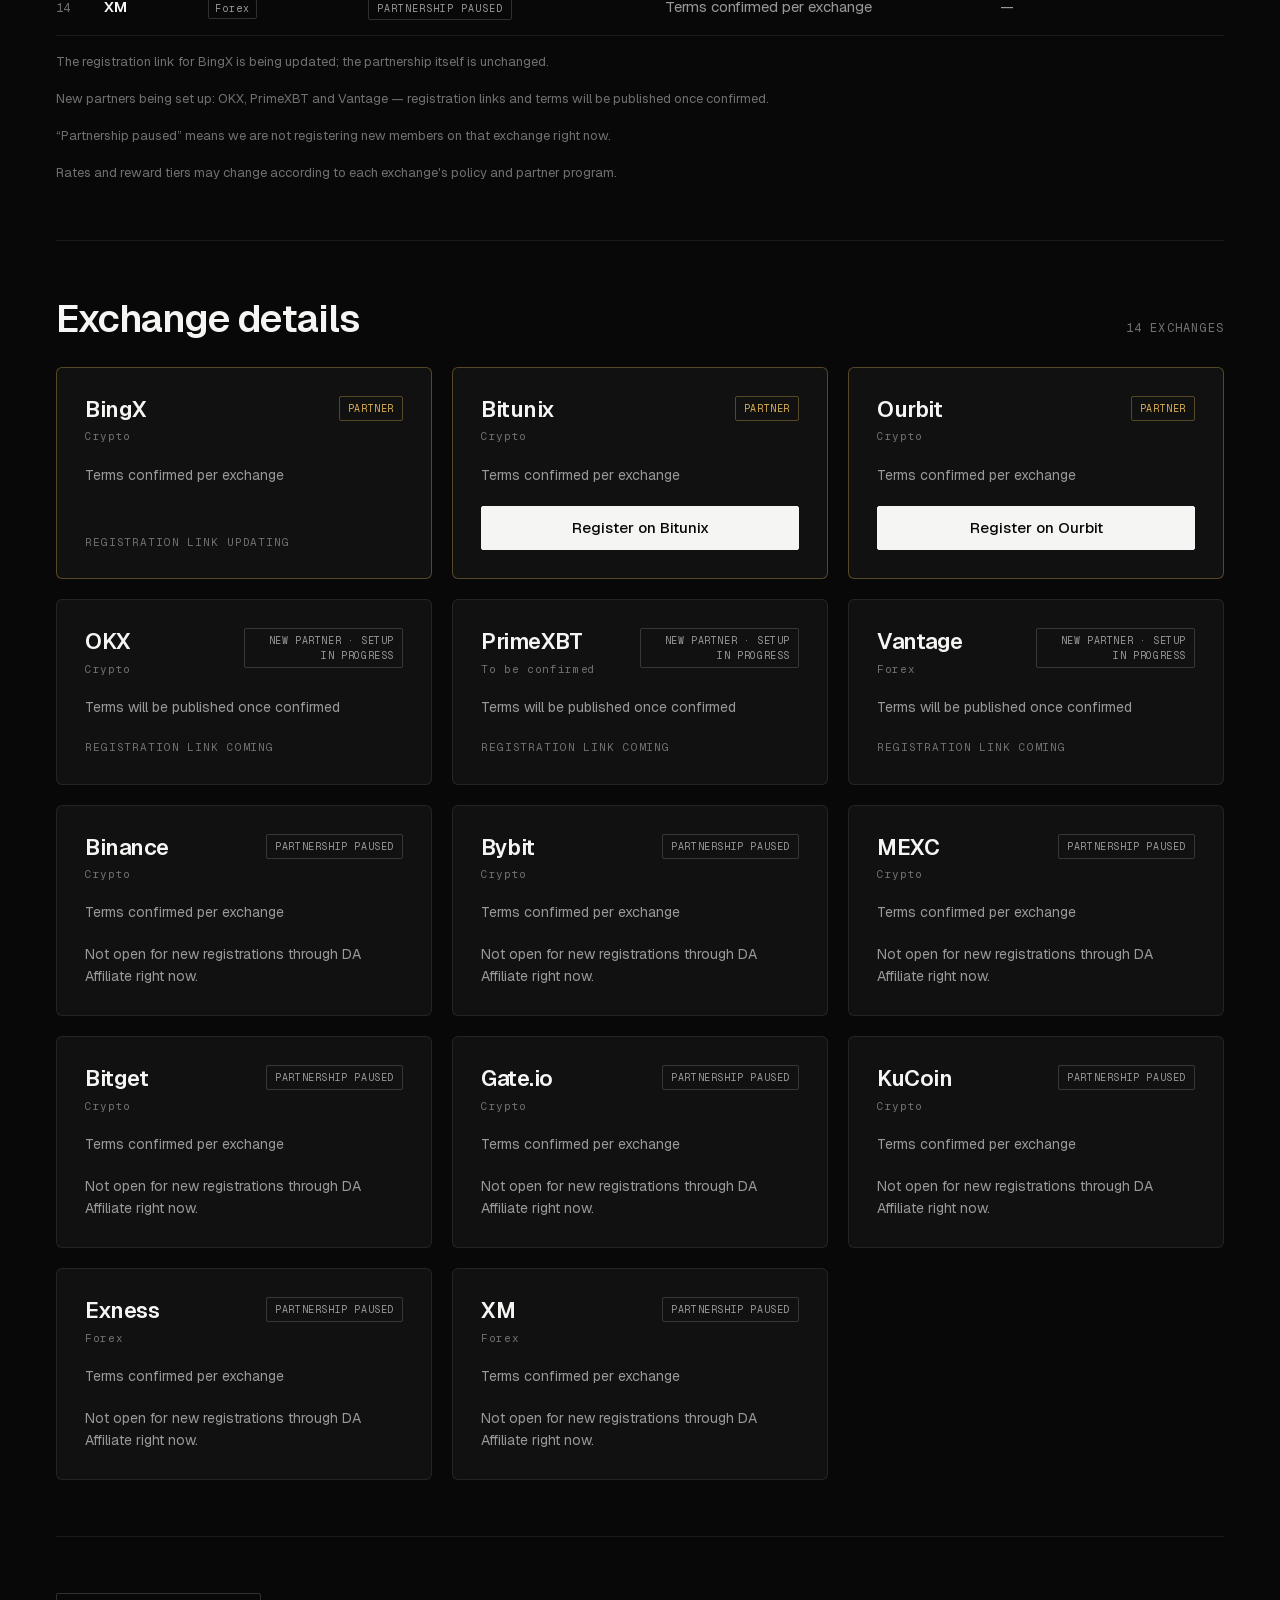
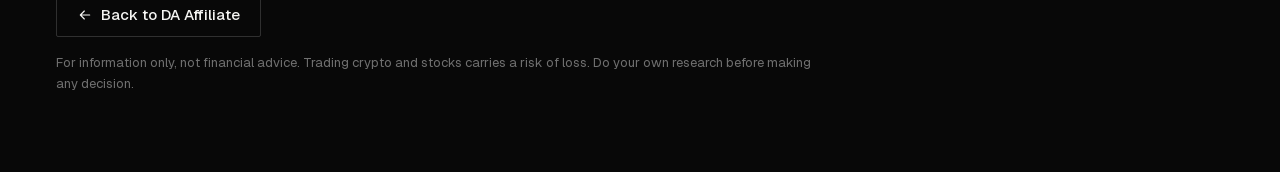
==== commit 89639354: "V3.1 exchange registry: two-field model, BingX link removed, new partners data/config.js mirrors DA-" ====
--- a/deals.html
+++ b/deals.html
@@ -3,7 +3,21 @@
 <head>
   <meta charset="UTF-8" />
   <meta name="viewport" content="width=device-width, initial-scale=1.0" />
-  <title>Affiliate Deal Comparison — DA CRYPTO</title>
+  <title>Supported exchanges — DA Affiliate</title>
+  <meta name="description" content="The exchanges you can join through DA Affiliate, the affiliate programme of DA Network: which are open for registration, which new partners are being set up and which are partnership paused. Commission terms are confirmed per exchange." />
+  <!-- SEO: canonical = current live domain (see data/config.js site.current; migration plan in docs/DOMAIN-MIGRATION.md) -->
+  <link rel="canonical" href="https://crypto.danetwork.asia/deals.html" />
+  <meta property="og:type" content="website" />
+  <meta property="og:site_name" content="DA Affiliate" />
+  <meta property="og:url" content="https://crypto.danetwork.asia/deals.html" />
+  <meta property="og:title" content="Supported exchanges — DA Affiliate" />
+  <meta property="og:description" content="Which exchanges you can join through DA Affiliate: open for registration, new partners being set up, or partnership paused. Commission terms are confirmed per exchange." />
+  <meta property="og:image" content="https://crypto.danetwork.asia/icon-512x512.png" />
+  <meta property="og:locale" content="en_US" />
+  <meta name="twitter:card" content="summary" />
+  <meta name="twitter:title" content="Supported exchanges — DA Affiliate" />
+  <meta name="twitter:description" content="Which exchanges you can join through DA Affiliate: open for registration, new partners being set up, or partnership paused. Commission terms are confirmed per exchange." />
+  <meta name="twitter:image" content="https://crypto.danetwork.asia/icon-512x512.png" />
   <style>html.i18n-pending body{visibility:hidden}</style>
   <script>document.documentElement.classList.add('i18n-pending');setTimeout(function(){document.documentElement.classList.remove('i18n-pending')},1500);</script>
 
@@ -47,12 +61,19 @@
 
     /* ── Stats ledger ── */
     .deals-stats {
-      display: grid; grid-template-columns: repeat(3, minmax(0, 1fr));
+      display: grid; grid-template-columns: repeat(2, minmax(0, 1fr)); row-gap: 1.5rem;
       margin-top: 3rem; border-top: 1px solid var(--color-line);
     }
     .deals-stat { display: flex; flex-direction: column-reverse; justify-content: flex-end; gap: 0.75rem; padding: 1.5rem 1.25rem 0 0; }
-    .deals-stat + .deals-stat { padding-left: 1.25rem; border-left: 1px solid var(--color-line); }
-    @media (min-width: 768px) { .deals-stat { padding-right: 2rem; } .deals-stat + .deals-stat { padding-left: 2rem; } }
+    .deals-stat:nth-child(even) { padding-left: 1.25rem; border-left: 1px solid var(--color-line); }
+    @media (min-width: 768px) {
+      .deals-stats { grid-template-columns: repeat(4, minmax(0, 1fr)); }
+      .deals-stat { padding-right: 2rem; }
+      .deals-stat + .deals-stat { padding-left: 2rem; border-left: 1px solid var(--color-line); }
+    }
+    .deals-count-line { margin-top: 1.5rem; font-family: var(--font-mono); font-size: 0.75rem; letter-spacing: 0.06em; color: var(--color-faint); }
+    .deal-link-state { margin-top: auto; font-family: var(--font-mono); font-size: 0.6875rem; letter-spacing: 0.08em; text-transform: uppercase; color: var(--color-faint); }
+    .status-pill.status-active { border-color: var(--color-gold-line); color: var(--color-gold); }
     .deals-stat-num {
       font-size: clamp(1.6rem, 4vw, 2.75rem); font-weight: 600; letter-spacing: -0.04em; line-height: 1;
       font-variant-numeric: tabular-nums; color: var(--color-fg);
@@ -206,13 +227,13 @@
 <header class="deals-topbar-wrap">
   <div class="container deals-topbar">
     <div class="deals-topbar-left">
-      <a href="index.html" class="logo" aria-label="DA CRYPTO Home">
+      <a href="index.html" class="logo" aria-label="DA Affiliate home">
         <img class="logo-mark" src="/icon-192x192.png?v=2" alt="" width="28" height="28" />
-        <span class="logo-wordmark">DA CRYPTO</span>
+        <span class="logo-wordmark">DA Affiliate</span>
       </a>
       <a href="index.html" class="deals-hero-back">
         <svg class="icon" width="16" height="16" viewBox="0 0 24 24" fill="none" stroke="currentColor" stroke-width="1.75" stroke-linecap="round" stroke-linejoin="round" aria-hidden="true"><path d="M19 12H5M11 6l-6 6 6 6"/></svg>
-        <span id="txt-back">Về trang chính</span>
+        <span id="txt-back">Back to DA Affiliate</span>
       </a>
     </div>
     <div class="lang-select" id="langSelect">
@@ -237,23 +258,29 @@
 <div class="deals-hero">
   <div class="hero-grid-bg" aria-hidden="true"></div>
   <div class="container deals-hero-content">
-    <p class="eyebrow" id="txt-tag">AFFILIATE DEALS</p>
-    <h1 class="h-section" id="txt-title">So Sánh Deal Affiliate Tất Cả Sàn</h1>
-    <p id="txt-sub">Tỷ lệ hoa hồng, thế mạnh và điểm yếu của 12 sàn trong hệ sinh thái DA Crypto</p>
+    <p class="eyebrow" id="txt-tag">Partner exchanges</p>
+    <h1 class="h-section" id="txt-title">Supported exchanges</h1>
+    <p id="txt-sub">Where you can register through DA Affiliate today, which new partners are being set up, and which partnerships are paused. Commission terms are confirmed per exchange.</p>
+    <!-- Counts derived from data/config.js (static fallback written by the sync script) -->
     <div class="deals-stats">
       <div class="deals-stat">
-        <div class="deals-stat-num">12</div>
-        <div class="deals-stat-lbl" id="txt-stat1">Sàn giao dịch</div>
+        <div class="deals-stat-num" id="stat-total">14</div>
+        <div class="deals-stat-lbl" id="txt-stat1">Exchanges listed</div>
       </div>
       <div class="deals-stat">
-        <div class="deals-stat-num">31.5–70%</div>
-        <div class="deals-stat-lbl" id="txt-stat2">Hoa hồng</div>
+        <div class="deals-stat-num" id="stat-register">2</div>
+        <div class="deals-stat-lbl" id="txt-stat2">Open for registration</div>
       </div>
       <div class="deals-stat">
-        <div class="deals-stat-num">3</div>
-        <div class="deals-stat-lbl" id="txt-stat3">Nền tảng</div>
+        <div class="deals-stat-num" id="stat-new">3</div>
+        <div class="deals-stat-lbl" id="txt-stat3">New partners being set up</div>
+      </div>
+      <div class="deals-stat">
+        <div class="deals-stat-num" id="stat-paused">8</div>
+        <div class="deals-stat-lbl" id="txt-stat4">Partnership paused</div>
       </div>
     </div>
+    <p class="deals-count-line" id="txt-count-line">2 open for registration · 1 link updating · 3 new partners being set up · 8 partnership paused</p>
   </div>
 </div>
 
@@ -262,36 +289,60 @@
 
   <!-- Filter -->
   <div class="deals-filter">
-    <button class="filter-btn active" data-filter="all"    onclick="applyFilter('all')"    id="fb-all">Tất cả (12)</button>
-    <button class="filter-btn"        data-filter="crypto" onclick="applyFilter('crypto')" id="fb-crypto">Crypto Exchange</button>
-    <button class="filter-btn"        data-filter="forex"  onclick="applyFilter('forex')"  id="fb-forex">Forex / CFD</button>
-    <button class="filter-btn"        data-filter="high"   onclick="applyFilter('high')"   id="fb-high">HH ≥ 42%</button>
+    <button class="filter-btn active" data-filter="all"              onclick="applyFilter('all')"              id="fb-all">All (14)</button>
+    <button class="filter-btn"        data-filter="register"         onclick="applyFilter('register')"         id="fb-register">Open for registration</button>
+    <button class="filter-btn"        data-filter="active"           onclick="applyFilter('active')"           id="fb-active">Partner</button>
+    <button class="filter-btn"        data-filter="new_deal_pending" onclick="applyFilter('new_deal_pending')" id="fb-new">New partners</button>
+    <button class="filter-btn"        data-filter="paused"           onclick="applyFilter('paused')"           id="fb-paused">Partnership paused</button>
+    <button class="filter-btn"        data-filter="crypto"    onclick="applyFilter('crypto')"    id="fb-crypto">Crypto</button>
+    <button class="filter-btn"        data-filter="forex"     onclick="applyFilter('forex')"     id="fb-forex">Forex</button>
   </div>
 
   <!-- Summary table -->
   <div class="summary-section">
-    <h2 id="txt-table-title">Bảng Tổng Hợp Nhanh</h2>
+    <h2 id="txt-table-title">Summary</h2>
     <div class="summary-wrap">
       <table class="summary-table">
         <thead>
           <tr>
             <th>#</th>
-            <th id="th-name">Sàn</th>
-            <th id="th-type">Loại</th>
-            <th id="th-rate">Hoa Hồng</th>
-            <th id="th-best">Phù hợp nhất với</th>
+            <th id="th-name">Exchange</th>
+            <th id="th-type">Market</th>
+            <th id="th-status">Status</th>
+            <th id="th-rate">Commission terms</th>
+            <th id="th-link">Registration</th>
           </tr>
         </thead>
-        <tbody id="summaryBody"></tbody>
+        <!-- static fallback generated from data/config.js; JS re-renders -->
+        <tbody id="summaryBody">
+          <tr><td class="idx-cell">01</td><td class="name-cell">BingX</td><td><span class="type-pill crypto">Crypto</span></td><td><span class="status-pill status-active">Partner</span></td><td>Terms confirmed per exchange</td><td>Registration link updating</td></tr>
+          <tr><td class="idx-cell">02</td><td class="name-cell">Bitunix</td><td><span class="type-pill crypto">Crypto</span></td><td><span class="status-pill status-active">Partner</span></td><td>Terms confirmed per exchange</td><td>Open</td></tr>
+          <tr><td class="idx-cell">03</td><td class="name-cell">Ourbit</td><td><span class="type-pill crypto">Crypto</span></td><td><span class="status-pill status-active">Partner</span></td><td>Terms confirmed per exchange</td><td>Open</td></tr>
+          <tr><td class="idx-cell">04</td><td class="name-cell">OKX</td><td><span class="type-pill crypto">Crypto</span></td><td><span class="status-pill status-new_deal_pending">New partner · setup in progress</span></td><td>Terms will be published once confirmed</td><td>Registration link coming</td></tr>
+          <tr><td class="idx-cell">05</td><td class="name-cell">PrimeXBT</td><td><span class="type-pill unconfirmed">To be confirmed</span></td><td><span class="status-pill status-new_deal_pending">New partner · setup in progress</span></td><td>Terms will be published once confirmed</td><td>Registration link coming</td></tr>
+          <tr><td class="idx-cell">06</td><td class="name-cell">Vantage</td><td><span class="type-pill forex">Forex</span></td><td><span class="status-pill status-new_deal_pending">New partner · setup in progress</span></td><td>Terms will be published once confirmed</td><td>Registration link coming</td></tr>
+          <tr><td class="idx-cell">07</td><td class="name-cell">Binance</td><td><span class="type-pill crypto">Crypto</span></td><td><span class="status-pill status-paused">Partnership paused</span></td><td>Terms confirmed per exchange</td><td>—</td></tr>
+          <tr><td class="idx-cell">08</td><td class="name-cell">Bybit</td><td><span class="type-pill crypto">Crypto</span></td><td><span class="status-pill status-paused">Partnership paused</span></td><td>Terms confirmed per exchange</td><td>—</td></tr>
+          <tr><td class="idx-cell">09</td><td class="name-cell">MEXC</td><td><span class="type-pill crypto">Crypto</span></td><td><span class="status-pill status-paused">Partnership paused</span></td><td>Terms confirmed per exchange</td><td>—</td></tr>
+          <tr><td class="idx-cell">10</td><td class="name-cell">Bitget</td><td><span class="type-pill crypto">Crypto</span></td><td><span class="status-pill status-paused">Partnership paused</span></td><td>Terms confirmed per exchange</td><td>—</td></tr>
+          <tr><td class="idx-cell">11</td><td class="name-cell">Gate.io</td><td><span class="type-pill crypto">Crypto</span></td><td><span class="status-pill status-paused">Partnership paused</span></td><td>Terms confirmed per exchange</td><td>—</td></tr>
+          <tr><td class="idx-cell">12</td><td class="name-cell">KuCoin</td><td><span class="type-pill crypto">Crypto</span></td><td><span class="status-pill status-paused">Partnership paused</span></td><td>Terms confirmed per exchange</td><td>—</td></tr>
+          <tr><td class="idx-cell">13</td><td class="name-cell">Exness</td><td><span class="type-pill forex">Forex</span></td><td><span class="status-pill status-paused">Partnership paused</span></td><td>Terms confirmed per exchange</td><td>—</td></tr>
+          <tr><td class="idx-cell">14</td><td class="name-cell">XM</td><td><span class="type-pill forex">Forex</span></td><td><span class="status-pill status-paused">Partnership paused</span></td><td>Terms confirmed per exchange</td><td>—</td></tr>
+        </tbody>
       </table>
     </div>
+    <p class="note-small" id="txt-updating-note">The registration link for BingX is being updated; the partnership itself is unchanged.</p>
+    <p class="note-small" id="txt-new-note">New partners being set up: OKX, PrimeXBT and Vantage — registration links and terms will be published once confirmed.</p>
+    <p class="note-small" id="txt-paused-note">“Partnership paused” means we are not registering new members on that exchange right now.</p>
+    <p class="note-small" id="txt-rates">Rates and reward tiers may change according to each exchange's policy and partner program.</p>
   </div>
 
   <!-- Section heading -->
   <div class="section-divider">
-    <h2 id="txt-cards-title">Chi Tiết Từng Sàn</h2>
+    <h2 id="txt-cards-title">Exchange details</h2>
     <div class="section-divider-line"></div>
-    <span class="cards-count" id="txt-cards-count">12 sàn</span>
+    <span class="cards-count" id="txt-cards-count">14 exchanges</span>
   </div>
 
   <!-- Cards -->
@@ -301,265 +352,25 @@
   <div class="deals-footer">
     <a href="index.html" class="btn btn-outline back-home">
       <svg class="icon" width="16" height="16" viewBox="0 0 24 24" fill="none" stroke="currentColor" stroke-width="1.75" stroke-linecap="round" stroke-linejoin="round" aria-hidden="true"><path d="M19 12H5M11 6l-6 6 6 6"/></svg>
-      <span id="txt-back2">Quay lại trang hướng dẫn</span>
+      <span id="txt-back2">Back to DA Affiliate</span>
     </a>
+    <p class="note-small" id="txt-market">For information only, not financial advice. Trading crypto and stocks carries a risk of loss. Do your own research before making any decision.</p>
   </div>
 
 </div><!-- /deals-container -->
 </main>
 
+<script src="data/config.js"></script>
 <script>
 // ═══════════════════════════════════════════════════════════
-// DATA — self-contained, no dependency on app.js
-// ═══════════════════════════════════════════════════════════
-var exchangesData = {
-  vi: [
-    {
-      name: 'Binance', cat: 'crypto',
-      type: 'Spot · Futures · Margin',
-      rate: '31.5%', rateNum: 31.5, rateNote: 'hoa hồng',
-      featured: false, badge: '🌍 Lớn nhất thế giới',
-      bestFor: 'Trader chuyên nghiệp, volume cao',
-      pros: ['Thanh khoản sâu nhất thị trường','Phí thấp, giảm thêm khi dùng BNB','Hơn 500 cặp giao dịch','Proof of Reserves minh bạch'],
-      cons: ['Hoa hồng affiliate thấp (31.5%)','Vấn đề pháp lý tại Mỹ 2023','KYC phức tạp, support chậm'],
-    },
-    {
-      name: 'Exness', cat: 'forex',
-      type: 'Forex · CFD · Crypto',
-      rate: '70%', rateNum: 70, rateNote: 'hoa hồng',
-      featured: false, badge: '💰 HH cao nhất',
-      bestFor: 'Forex trader, cần rút nhanh',
-      pros: ['Hoa hồng lên đến 70% — cao nhất nhóm','Rút tiền tức thì 24/7','Leverage cao (dưới $5,000)','Phí rút = 0, quản lý = 0'],
-      cons: ['Không nhận người dùng Mỹ/EU','Spread một số cặp rất rộng','Sản phẩm hạn chế (~200 mã)'],
-    },
-    {
-      name: 'Vantage', cat: 'forex',
-      type: 'Forex · CFD · Crypto',
-      rate: '70%', rateNum: 70, rateNote: 'hoa hồng',
-      featured: true, badge: '⭐ Được đề xuất',
-      bestFor: 'CFD trader, muốn bảo hiểm',
-      pros: ["Hoa hồng 70%, bảo hiểm Lloyd's đến $1M","Được quản lý bởi ASIC, FCA, CIMA","Spread từ 0.0 pip, spread thực tế","MT4/MT5/TradingView/App riêng"],
-      cons: ['Cơ cấu pháp lý nhiều entity gây nhầm lẫn','Support có thể chậm giờ cao điểm','Tài liệu giáo dục chưa sâu'],
-    },
-    {
-      name: 'XM', cat: 'forex',
-      type: 'Forex · CFD · Indices',
-      rate: '70%', rateNum: 70, rateNote: 'hoa hồng',
-      featured: false, badge: '📚 Giáo dục tốt',
-      bestFor: 'Forex beginner, cần đào tạo',
-      pros: ['Deposit tối thiểu chỉ $5','Webinar hàng ngày, đào tạo đa ngôn ngữ','Có giấy phép CySEC, ASIC','Bảo vệ số dư âm cho tất cả khách hàng'],
-      cons: ['Dealing desk — xung đột lợi ích','Spread Standard rộng (EUR/USD ~2 pips)','Phí inactive sau 90 ngày','Không có ECN/STP, không có TradingView'],
-    },
-    {
-      name: 'Bitunix', cat: 'crypto',
-      type: 'Spot · Futures · Copy',
-      rate: '33%', rateNum: 33, rateNote: 'hoa hồng',
-      featured: false, badge: '💸 Hoa Hồng Cao',
-      bestFor: 'Tỷ lệ hoa hồng cao — lý tưởng để tối đa thu nhập affiliate',
-      pros: ['Không cần KYC (rút đến $1M/ngày)','Leverage 125x, phí futures 0.02%/0.06%','Trustpilot 4.5/5 từ nghìn đánh giá','Khả dụng toàn cầu kể cả nhiều nước hạn chế'],
-      cons: ['Ít coin hơn Binance/MEXC','Chỉ cặp USDT, không có fiat rút','Không khả dụng tại Mỹ'],
-      link: 'https://www.bitunix.com/register?vipCode=Gw77',
-    },
-    {
-      name: 'Ourbit', cat: 'crypto',
-      type: 'Spot · Futures · Copy',
-      rate: '43%', rateNum: 43, rateNote: 'hoa hồng',
-      featured: true, badge: '🔗 Đối Tác DA Crypto',
-      bestFor: 'Tối đa thu nhập + hỗ trợ chuyên sâu từ DA Crypto',
-      pros: ['Hoa hồng 43% — cao nhất Đông Nam Á','Đối tác chiến lược của DA Crypto','Hỗ trợ trực tiếp từ team Ourbit & DA Crypto','Tập trung vào thị trường SEA'],
-      cons: ['Sàn mới, ít tên tuổi hơn Binance','Thanh khoản thấp hơn sàn top','Ít coin hơn các sàn lớn'],
-      link: 'https://www.ourbit.com/register?inviteCode=SY7QT9',
-    },
-    {
-      name: 'Gate.io', cat: 'crypto',
-      type: 'Spot · Margin · NFT',
-      rate: '42%', rateNum: 42, rateNote: 'hoa hồng',
-      featured: false, badge: '🏛️ Lâu đời 2013',
-      bestFor: 'Cần coin hiếm, altcoin sớm',
-      pros: ['3,800+ coin — đa dạng nhất','Proof-of-reserves Merkle Tree minh bạch','Hệ sinh thái Web3, NFT, GameFi','Reserves $10.8B với buffer 128%'],
-      cons: ['Phí rút một số coin cao','KYC bắt buộc để rút tiền','Không khả dụng tại Mỹ'],
-    },
-    {
-      name: 'KuCoin', cat: 'crypto',
-      type: 'Spot · Futures · Bot',
-      rate: '42%', rateNum: 42, rateNote: 'hoa hồng',
-      featured: false, badge: '🤖 Trading Bots',
-      bestFor: 'Bot trader, altcoin đa dạng',
-      pros: ['1,000+ altcoin, phí thấp','Trading bots đa dạng, tokenized stocks','P2P hỗ trợ 70+ fiat on-ramp','SOC 2 Type II, PoR xác nhận'],
-      cons: ['Bị phạt $300M+ tại Mỹ, không nhận US user','Bị hack $275M năm 2020','Support kém trong sự cố lớn'],
-    },
-    {
-      name: 'OKX', cat: 'crypto',
-      type: 'Spot · Futures · Web3',
-      rate: '35%', rateNum: 35, rateNote: 'hoa hồng',
-      featured: false, badge: '🌏 ĐNA Support',
-      bestFor: 'Support mạnh vùng Đông Nam Á, phù hợp KOL khu vực',
-      pros: ['Ví Web3 tích hợp, hỗ trợ 100+ blockchain','Liquidity sâu, phí thấp với OKB','Copy trading & bots đa dạng','Proof-of-reserves zk-STARK minh bạch'],
-      cons: ['Không dành cho người mới — giao diện phức tạp','Không hỗ trợ người dùng Mỹ','Phí nạp fiat qua bên thứ ba'],
-    },
-    {
-      name: 'Bybit', cat: 'crypto',
-      type: 'Spot · Futures · Options',
-      rate: '35%', rateNum: 35, rateNote: 'hoa hồng',
-      featured: false, badge: '📈 Futures mạnh',
-      bestFor: 'Futures & derivatives trader',
-      pros: ['Thanh khoản derivatives hàng đầu','AI Aurora, copy trading, trading bots','Proof of Reserves minh bạch sau 2025','App mobile đầy đủ tính năng'],
-      cons: ['Không có bảo hiểm tiền gửi','Bị hack $1.5B tháng 2/2025 (đã xử lý)','KYC lâu, không hỗ trợ Mỹ/Anh'],
-    },
-    {
-      name: 'MEXC', cat: 'crypto',
-      type: 'Spot · Futures · Altcoin',
-      rate: '35%', rateNum: 35, rateNote: 'hoa hồng',
-      featured: false, badge: '🪙 Altcoin số 1',
-      bestFor: 'Altcoin hunter, newbie-friendly',
-      pros: ['3,000+ altcoin — nhiều nhất thị trường','Phí maker 0% spot & futures','Leverage tối đa 500x','KYC không bắt buộc cho giao dịch'],
-      cons: ['Pháp lý mờ hơn các sàn lớn','Không có ở Mỹ và một số nước','Thanh khoản mỏng trên altcoin nhỏ'],
-    },
-    {
-      name: 'Bingx', cat: 'crypto',
-      type: 'Spot · Futures · Copy',
-      rate: '28%', rateNum: 28, rateNote: 'hoa hồng',
-      featured: false, badge: '🇻🇳 Tốt nhất cho VN',
-      bestFor: 'Hỗ trợ Việt Nam tốt nhất, sàn top, minh bạch, an toàn',
-      pros: ['Copy trading AI hàng đầu thị trường','Giao diện thân thiện người mới','Chế độ demo trading miễn phí','Phí futures cạnh tranh'],
-      cons: ['Không có leverage trên spot','Không có token sàn giảm phí','Không khả dụng tại Mỹ'],
-      // Old referral link removed (owner request, 2026-10-11). BingX stays a partner; set the new URL here and drop linkStatus.
-      link: null, linkStatus: 'awaiting_update',
-    },
-    {
-      name: 'Bitget', cat: 'crypto',
-      type: 'Spot · Futures · Copy',
-      rate: '35%', rateNum: 35, rateNote: 'hoa hồng',
-      featured: false, badge: '🛡️ Proof of Reserves',
-      bestFor: 'Copy trading chuyên sâu',
-      pros: ['Copy trading chuyên sâu, top 2 liquidity BTC','Proof of Reserves 188%, quỹ bảo vệ $780M','Phí futures 0.02%/0.06% — rất cạnh tranh','App mobile được đánh giá 4.6/5'],
-      cons: ['Không thân thiện với người mới','Fiat access phụ thuộc vùng','Trustpilot mixed (~3.0/5)'],
-    },
-  ],
-  en: [
-    {
-      name: 'Binance', cat: 'crypto',
-      type: 'Spot · Futures · Margin',
-      rate: '31.5%', rateNum: 31.5, rateNote: 'commission',
-      featured: false, badge: "🌍 World's Largest",
-      bestFor: 'Pro traders with high volume',
-      pros: ['Deepest liquidity in the market','Low fees, extra discount with BNB','500+ trading pairs','Transparent Proof of Reserves'],
-      cons: ['Lower affiliate rate (31.5%)','US regulatory issues in 2023','Complex KYC, slow support'],
-    },
-    {
-      name: 'Exness', cat: 'forex',
-      type: 'Forex · CFD · Crypto',
-      rate: '70%', rateNum: 70, rateNote: 'commission',
-      featured: false, badge: '💰 Highest Commission',
-      bestFor: 'Forex traders needing fast withdrawal',
-      pros: ['Up to 70% commission — highest in group','Instant withdrawals 24/7','Unlimited leverage (under $5,000)','Zero withdrawal & management fees'],
-      cons: ['Restricted in US/EU','Very wide spreads on some pairs','Limited product range (~200 symbols)'],
-    },
-    {
-      name: 'Vantage', cat: 'forex',
-      type: 'Forex · CFD · Crypto',
-      rate: '70%', rateNum: 70, rateNote: 'commission',
-      featured: true, badge: '⭐ Recommended',
-      bestFor: 'CFD traders wanting insurance',
-      pros: ["70% commission, Lloyd's insurance up to $1M","Regulated by ASIC, FCA, CIMA","Spreads from 0.0 pip, live spread feed","MT4/MT5/TradingView/proprietary app"],
-      cons: ['Multi-entity structure can confuse beginners','Support may slow during peak hours','Educational content could be deeper'],
-    },
-    {
-      name: 'XM', cat: 'forex',
-      type: 'Forex · CFD · Indices',
-      rate: '70%', rateNum: 70, rateNote: 'commission',
-      featured: false, badge: '📚 Best Education',
-      bestFor: 'Forex beginners needing education',
-      pros: ['Only $5 minimum deposit','Daily webinars, multilingual education','CySEC & ASIC regulated','Negative balance protection globally'],
-      cons: ['Dealing desk — conflict of interest','Wide Standard spreads (~2 pips EUR/USD)','Inactivity fees after just 90 days','No ECN/STP, no TradingView'],
-    },
-    {
-      name: 'Bitunix', cat: 'crypto',
-      type: 'Spot · Futures · Copy',
-      rate: '33%', rateNum: 33, rateNote: 'commission',
-      featured: false, badge: '💸 High Commission',
-      bestFor: 'High commission rate — ideal for maximizing affiliate income',
-      pros: ['No mandatory KYC (up to $1M/day withdrawal)','125x leverage, 0.02%/0.06% futures fees','Trustpilot 4.5/5 from thousands of reviews','Available globally including restricted regions'],
-      cons: ['Fewer coins than Binance/MEXC','USDT-only pairs, no fiat withdrawal','Not available in US'],
-      link: 'https://www.bitunix.com/register?vipCode=Gw77',
-    },
-    {
-      name: 'Ourbit', cat: 'crypto',
-      type: 'Spot · Futures · Copy',
-      rate: '43%', rateNum: 43, rateNote: 'commission',
-      featured: true, badge: '🔗 DA Crypto Partner',
-      bestFor: 'Maximum income + in-depth support from DA Crypto',
-      pros: ['43% commission — highest in Southeast Asia','Strategic partner of DA Crypto','Direct support from Ourbit & DA Crypto team','Focused on SEA market'],
-      cons: ['Newer exchange, less brand recognition than Binance','Lower liquidity than top exchanges','Fewer coins than major exchanges'],
-      link: 'https://www.ourbit.com/register?inviteCode=SY7QT9',
-    },
-    {
-      name: 'Gate.io', cat: 'crypto',
-      type: 'Spot · Margin · NFT',
-      rate: '42%', rateNum: 42, rateNote: 'commission',
-      featured: false, badge: '🏛️ Est. 2013',
-      bestFor: 'Rare coins, early altcoin access',
-      pros: ['3,800+ coins — most diverse','Merkle Tree PoR, $10.8B reserves (128%)','Web3, NFT, GameFi ecosystem','Regular fee-free stablecoin promotions'],
-      cons: ['Higher withdrawal fees on some coins','KYC required to withdraw','Not available in US'],
-    },
-    {
-      name: 'KuCoin', cat: 'crypto',
-      type: 'Spot · Futures · Bot',
-      rate: '42%', rateNum: 42, rateNote: 'commission',
-      featured: false, badge: '🤖 Trading Bots',
-      bestFor: 'Bot traders, diverse altcoins',
-      pros: ['1,000+ altcoins, low fees','Diverse bots, tokenized stocks','P2P with 70+ fiat on-ramps','SOC 2 Type II, verified PoR'],
-      cons: ['$300M+ US penalty, no US users','Hacked for $275M in 2020','Poor support during major incidents'],
-    },
-    {
-      name: 'OKX', cat: 'crypto',
-      type: 'Spot · Futures · Web3',
-      rate: '35%', rateNum: 35, rateNote: 'commission',
-      featured: false, badge: '🌏 SEA Support',
-      bestFor: 'Strong Southeast Asia support — great fit for regional KOLs',
-      pros: ['Integrated Web3 wallet, 100+ blockchains','Deep liquidity, fee discounts with OKB','Diverse copy trading & bots','zk-STARK Proof of Reserves'],
-      cons: ['Complex UI — not for beginners','Not available for US users','Fiat deposits via third-party only'],
-    },
-    {
-      name: 'Bybit', cat: 'crypto',
-      type: 'Spot · Futures · Options',
-      rate: '35%', rateNum: 35, rateNote: 'commission',
-      featured: false, badge: '📈 Derivatives King',
-      bestFor: 'Futures & derivatives traders',
-      pros: ['Top-tier derivatives liquidity','AI Aurora, copy trading, bots','Transparent PoR since 2025','Full-featured mobile app'],
-      cons: ['No deposit insurance','$1.5B hack Feb 2025 (resolved)','Slow KYC, no US/UK support'],
-    },
-    {
-      name: 'MEXC', cat: 'crypto',
-      type: 'Spot · Futures · Altcoin',
-      rate: '35%', rateNum: 35, rateNote: 'commission',
-      featured: false, badge: '🪙 #1 Altcoin',
-      bestFor: 'Altcoin hunters, beginners',
-      pros: ['3,000+ altcoins — most in the market','0% maker fees on spot & futures','Up to 500x leverage','No mandatory KYC for trading'],
-      cons: ['Less regulatory clarity than top-tier','Not available in US and some countries','Thin liquidity on small-cap pairs'],
-    },
-    {
-      name: 'Bingx', cat: 'crypto',
-      type: 'Spot · Futures · Copy',
-      rate: '28%', rateNum: 28, rateNote: 'commission',
-      featured: false, badge: '🇻🇳 Best for VN',
-      bestFor: 'Best Vietnam support — top-tier, transparent, secure exchange',
-      pros: ['Industry-leading AI copy trading','Beginner-friendly interface','Free demo trading mode','Competitive futures fees'],
-      cons: ['No leverage on spot pairs','No native exchange token for fee reduction','Not available in US'],
-      // Old referral link removed (owner request, 2026-10-11). BingX stays a partner; set the new URL here and drop linkStatus.
-      link: null, linkStatus: 'awaiting_update',
-    },
-    {
-      name: 'Bitget', cat: 'crypto',
-      type: 'Spot · Futures · Copy',
-      rate: '35%', rateNum: 35, rateNote: 'commission',
-      featured: false, badge: '🛡️ Proof of Reserves',
-      bestFor: 'Advanced copy trading users',
-      pros: ['Top copy trading, #2 BTC liquidity','PoR 188%, protection fund $780M','0.02%/0.06% futures fees','Mobile app rated 4.6/5'],
-      cons: ['Not beginner-friendly','Fiat access varies by region','Mixed Trustpilot reviews (~3.0/5)'],
-    },
-  ],
-};
+// DATA — everything comes from data/config.js (window.DA_CONFIG):
+// the exchange registry (partnershipStatus + referralLinkStatus +
+// referralUrl), commission terms and disclaimers. A rate is shown only if
+// its terms are publishable; otherwise a neutral line. A Register link
+// renders only when CFG.canRegister(e) (link 'available' + https URL).
+// Counts are derived from CFG.counts(); nothing is hardcoded.
+// ═══════════════════════════════════════════════════════════
+var CFG = window.DA_CONFIG || { exchanges: [], disclaimers: {} };
 
 // ═══════════════════════════════════════════════════════════
 // STATE
@@ -568,127 +379,135 @@
 var lang = 'en';
 try { var savedLang = localStorage.getItem('dacrypto-lang'); if (savedLang) lang = savedLang; } catch (e) {}
 var activeFilter = 'all';
-// Label shown instead of "Join now" while an active partner's referral link is being replaced.
-var LINK_UPDATING = {
-  en: 'Registration link updating',
-  vi: 'Đang cập nhật link đăng ký',
-  ko: '가입 링크 업데이트 중',
-  th: 'กำลังอัปเดตลิงก์สมัคร',
-  id: 'Tautan pendaftaran sedang diperbarui'
-};
-// Alias new languages to English exchange data
-// Alias new langs to English exchange data (includes all links)
-exchangesData.th = exchangesData.en;
-exchangesData.ko = exchangesData.en;
-exchangesData.id = exchangesData.en;
-
+
+// UI strings. V3 keys exist only in `en`; every other locale falls back to
+// English for them (mixed V2/V3 — not releasable until translated).
 var txt = {
   vi: {
-    back: 'Về trang chính', back2: 'Quay lại trang hướng dẫn',
-    tag: '🔥 AFFILIATE DEALS',
-    title: 'So Sánh Deal Affiliate Tất Cả Sàn',
-    sub: 'Tỷ lệ hoa hồng, thế mạnh và điểm yếu của 12 sàn trong hệ sinh thái DA Crypto',
-    stat1: 'Sàn giao dịch', stat2: 'Hoa hồng', stat3: 'Nền tảng',
-    fbAll: 'Tất cả (12)', fbCrypto: 'Crypto Exchange', fbForex: 'Forex / CFD', fbHigh: 'HH ≥ 42%',
+    // V2 strings kept where the meaning is unchanged; other keys fall back to en.
+    back: 'Về trang chính',
+    thName: 'Sàn',
+    thType: 'Loại',
+    fbCrypto: 'Crypto Exchange',
+    fbForex: 'Forex / CFD',
     tableTitle: 'Bảng Tổng Hợp Nhanh',
-    thName: 'Sàn', thType: 'Loại', thRate: 'Hoa Hồng', thBest: 'Phù hợp nhất với',
     cardsTitle: 'Chi Tiết Từng Sàn',
-    pros: 'Thế mạnh', cons: 'Điểm yếu',
-    bestForLabel: 'Phù hợp với',
-    cta: '→ Tham gia ngay',
     noResults: 'Không có sàn nào phù hợp với bộ lọc này.',
   },
   en: {
-    back: 'Back to main page', back2: 'Back to the guide page',
-    tag: '🔥 AFFILIATE DEALS',
-    title: 'Full Affiliate Deal Comparison',
-    sub: 'Commission rates, strengths and weaknesses of all 12 exchanges in the DA Crypto ecosystem',
-    stat1: 'Exchanges', stat2: 'Commission', stat3: 'Platforms',
-    fbAll: 'All (12)', fbCrypto: 'Crypto Exchange', fbForex: 'Forex / CFD', fbHigh: 'Commission ≥ 42%',
-    tableTitle: 'Quick Summary Table',
-    thName: 'Exchange', thType: 'Type', thRate: 'Commission', thBest: 'Best suited for',
-    cardsTitle: 'Exchange Details',
-    pros: 'Strengths', cons: 'Weaknesses',
-    bestForLabel: 'Best for',
-    cta: '→ Join now',
+    back: 'Back to DA Affiliate', back2: 'Back to DA Affiliate',
+    tag: 'Partner exchanges',
+    title: 'Supported exchanges',
+    sub: 'Where you can register through DA Affiliate today, which new partners are being set up, and which partnerships are paused. Commission terms are confirmed per exchange.',
+    stat1: 'Exchanges listed', stat2: 'Open for registration', stat3: 'New partners being set up', stat4: 'Partnership paused',
+    countLine: '{registerOpen} open for registration · {linkUpdating} link updating · {newDealPending} new partners being set up · {paused} partnership paused',
+    fbAll: 'All ({n})', fbRegister: 'Open for registration', fbActive: 'Partner', fbNew: 'New partners', fbPaused: 'Partnership paused', fbCrypto: 'Crypto', fbForex: 'Forex',
+    tableTitle: 'Summary',
+    thName: 'Exchange', thType: 'Market', thStatus: 'Status', thRate: 'Commission terms', thLink: 'Registration',
+    cardsTitle: 'Exchange details',
+    count: '{n} exchanges',
+    terms: 'Terms confirmed per exchange',
+    termsPending: 'Terms will be published once confirmed',
+    rate: 'Confirmed rate',
+    linkOpen: 'Open',
+    linkNone: '—',
+    updatingNote: 'The registration link for {names} is being updated; the partnership itself is unchanged.',
+    newNote: 'New partners being set up: {names} — registration links and terms will be published once confirmed.',
+    pausedNote: '“Partnership paused” means we are not registering new members on that exchange right now.',
+    pausedCard: 'Not open for new registrations through DA Affiliate right now.',
+    cta: 'Register on {name}',
     noResults: 'No exchanges match this filter.',
   },
   th: {
-    back: 'กลับหน้าหลัก', back2: 'กลับไปหน้าคู่มือ',
-    tag: '🔥 AFFILIATE DEALS',
-    title: 'เปรียบเทียบ Affiliate Deal ทุกตลาด',
-    sub: 'อัตราค่าคอมมิชชัน จุดแข็งและจุดอ่อนของ 12 ตลาดในระบบนิเวศ DA Crypto',
-    stat1: 'ตลาดแลกเปลี่ยน', stat2: 'ค่าคอมมิชชัน', stat3: 'แพลตฟอร์ม',
-    fbAll: 'ทั้งหมด (12)', fbCrypto: 'Crypto Exchange', fbForex: 'Forex / CFD', fbHigh: 'คอมมิชชัน ≥ 42%',
+    // V2 strings kept where the meaning is unchanged; other keys fall back to en.
+    back: 'กลับหน้าหลัก',
+    thName: 'ตลาด',
+    thType: 'ประเภท',
+    fbCrypto: 'Crypto Exchange',
+    fbForex: 'Forex / CFD',
     tableTitle: 'ตารางสรุปเร็ว',
-    thName: 'ตลาด', thType: 'ประเภท', thRate: 'ค่าคอมมิชชัน', thBest: 'เหมาะสมที่สุดสำหรับ',
     cardsTitle: 'รายละเอียดแต่ละตลาด',
-    pros: 'จุดแข็ง', cons: 'จุดอ่อน',
-    bestForLabel: 'เหมาะสำหรับ',
-    cta: '→ เข้าร่วมเลย',
     noResults: 'ไม่มีตลาดใดที่ตรงกับตัวกรองนี้',
   },
   ko: {
-    back: '메인 페이지로 돌아가기', back2: '가이드 페이지로 돌아가기',
-    tag: '🔥 AFFILIATE DEALS',
-    title: '전체 Affiliate Deal 비교',
-    sub: 'DA Crypto 생태계에 있는 12개 거래소의 커미션 비율, 장단점',
-    stat1: '거래소', stat2: '커미션', stat3: '플랫폼',
-    fbAll: '전체 (12)', fbCrypto: 'Crypto Exchange', fbForex: 'Forex / CFD', fbHigh: '커미션 ≥ 42%',
+    // V2 strings kept where the meaning is unchanged; other keys fall back to en.
+    back: '메인 페이지로 돌아가기',
+    thName: '거래소',
+    thType: '유형',
+    fbCrypto: 'Crypto Exchange',
+    fbForex: 'Forex / CFD',
     tableTitle: '빠른 요약 표',
-    thName: '거래소', thType: '유형', thRate: '커미션', thBest: '가장 적합한 대상',
     cardsTitle: '거래소 상세 정보',
-    pros: '장점', cons: '단점',
-    bestForLabel: '최적 대상',
-    cta: '→ 지금 참여하기',
     noResults: '이 필터와 일치하는 거래소가 없습니다.',
   },
   id: {
-    back: 'Kembali ke halaman utama', back2: 'Kembali ke halaman panduan',
-    tag: '🔥 AFFILIATE DEALS',
-    title: 'Perbandingan Lengkap Affiliate Deal',
-    sub: 'Tingkat komisi, kelebihan dan kekurangan 12 bursa dalam ekosistem DA Crypto',
-    stat1: 'Bursa', stat2: 'Komisi', stat3: 'Platform',
-    fbAll: 'Semua (12)', fbCrypto: 'Crypto Exchange', fbForex: 'Forex / CFD', fbHigh: 'Komisi ≥ 42%',
+    // V2 strings kept where the meaning is unchanged; other keys fall back to en.
+    back: 'Kembali ke halaman utama',
+    thName: 'Bursa',
+    thType: 'Jenis',
+    fbCrypto: 'Crypto Exchange',
+    fbForex: 'Forex / CFD',
     tableTitle: 'Tabel Ringkasan Cepat',
-    thName: 'Bursa', thType: 'Jenis', thRate: 'Komisi', thBest: 'Paling cocok untuk',
     cardsTitle: 'Detail Setiap Bursa',
-    pros: 'Kelebihan', cons: 'Kekurangan',
-    bestForLabel: 'Cocok untuk',
-    cta: '→ Bergabung sekarang',
     noResults: 'Tidak ada bursa yang cocok dengan filter ini.',
   },
 };
+function T(key, vars) {
+  var d = txt[lang] || {};
+  var s = d[key] !== undefined ? d[key] : txt.en[key];
+  if (s === undefined) return '';
+  return s.replace(/\{(\w+)\}/g, function (m, k) { return vars && vars[k] !== undefined ? vars[k] : m; });
+}
 
 // ═══════════════════════════════════════════════════════════
 // RENDER HELPERS
 // ═══════════════════════════════════════════════════════════
-// DA Network design language: no emoji as UI decoration (same rule as app.js).
-var EMOJI_RE = /(?:(?![©®™↔-↙↩↪])\p{Extended_Pictographic}|[\u{1F1E6}-\u{1F1FF}])[️‍]*\s?/gu;
-function stripEmoji(s) { return typeof s === 'string' ? s.replace(EMOJI_RE, '') : s; }
-
+function esc(s) {
+  return String(s == null ? '' : s).replace(/&/g, '&amp;').replace(/</g, '&lt;').replace(/>/g, '&gt;').replace(/"/g, '&quot;');
+}
+function canRegister(e) { return CFG.canRegister ? CFG.canRegister(e) : false; }
+function statusLabel(e) { return CFG.partnershipLabel ? CFG.partnershipLabel(e) : ''; }
+function marketLabel(e) { return CFG.marketLabel ? CFG.marketLabel(e) : (e.market || ''); }
+function linkStateLabel(e) { return CFG.linkStateLabel ? CFG.linkStateLabel(e) : null; }
+function termsHtml(e) {
+  var r = CFG.publishedRate ? CFG.publishedRate(e) : null;
+  if (r) return esc(r.ratePct) + '% · ' + esc(T('rate'));
+  return esc(T(e.partnershipStatus === 'new_deal_pending' ? 'termsPending' : 'terms'));
+}
+function namesWhere(fn) { return CFG.exchanges.filter(fn).map(function (e) { return e.name; }); }
+function joinNames(n) { return n.length <= 1 ? n.join('') : n.slice(0, -1).join(', ') + ' and ' + n[n.length - 1]; }
+// Active partners first, then new partners, then paused; config order inside each group.
+var STATUS_ORDER = ['active', 'new_deal_pending', 'paused'];
+function ordered() {
+  var out = [];
+  STATUS_ORDER.forEach(function (s) {
+    out = out.concat(CFG.exchanges.filter(function (e) { return e.partnershipStatus === s; }));
+  });
+  return out.concat(CFG.exchanges.filter(function (e) { return STATUS_ORDER.indexOf(e.partnershipStatus) < 0; }));
+}
 function filtered() {
-  var list = exchangesData[lang];
-  if (activeFilter === 'all')    return list;
-  if (activeFilter === 'crypto') return list.filter(function(e){ return e.cat === 'crypto'; });
-  if (activeFilter === 'forex')  return list.filter(function(e){ return e.cat === 'forex';  });
-  if (activeFilter === 'high')   return list.filter(function(e){ return e.rateNum >= 42;    });
-  return list;
+  var list = ordered();
+  if (activeFilter === 'all') return list;
+  if (activeFilter === 'register') return list.filter(canRegister);
+  if (STATUS_ORDER.indexOf(activeFilter) >= 0) return list.filter(function (e) { return e.partnershipStatus === activeFilter; });
+  return list.filter(function (e) { return e.market === activeFilter; });
+}
+function linkCell(e) {
+  if (canRegister(e)) return esc(T('linkOpen'));
+  return esc(linkStateLabel(e) || T('linkNone'));
 }
 
 function renderSummary() {
   var tbody = document.getElementById('summaryBody');
   if (!tbody) return;
-  var sorted = exchangesData[lang].slice().sort(function(a,b){ return b.rateNum - a.rateNum; });
-  tbody.innerHTML = sorted.map(function(e, i) {
-    var pill = '<span class="type-pill ' + e.cat + '">' + e.cat.toUpperCase() + '</span>';
-    var star = e.featured ? ' <span class="table-badge">★</span>' : '';
+  tbody.innerHTML = ordered().map(function (e, i) {
     return '<tr>'
-      + '<td class="idx-cell">' + String(i+1).padStart(2, '0') + '</td>'
-      + '<td class="name-cell">' + e.name + star + '</td>'
-      + '<td>' + pill + '</td>'
-      + '<td class="rate-cell">' + e.rate + '</td>'
-      + '<td>' + e.bestFor + '</td>'
+      + '<td class="idx-cell">' + String(i + 1).padStart(2, '0') + '</td>'
+      + '<td class="name-cell">' + esc(e.name) + '</td>'
+      + '<td><span class="type-pill ' + esc(e.market || 'unconfirmed') + '">' + esc(marketLabel(e)) + '</span></td>'
+      + '<td><span class="status-pill status-' + esc(e.partnershipStatus) + '">' + esc(statusLabel(e)) + '</span></td>'
+      + '<td>' + termsHtml(e) + '</td>'
+      + '<td>' + linkCell(e) + '</td>'
       + '</tr>';
   }).join('');
 }
@@ -697,85 +516,83 @@
   var grid = document.getElementById('dealsGrid');
   if (!grid) return;
   var list = filtered();
-  var t = txt[lang];
-
-  // Update count
   var countEl = document.getElementById('txt-cards-count');
-  var countSuffix = {vi:' sàn',en:' exchanges',th:' ตลาด',ko:' 거래소',id:' bursa'}[lang]||' exchanges';
-  if (countEl) countEl.textContent = list.length + countSuffix;
-
+  if (countEl) countEl.textContent = T('count', { n: list.length });
   if (list.length === 0) {
-    grid.innerHTML = '<div class="no-results">' + t.noResults + '</div>';
+    grid.innerHTML = '<div class="no-results">' + esc(T('noResults')) + '</div>';
     return;
   }
-
-  grid.innerHTML = list.map(function(e) {
-    return '<div class="deal-card ' + e.cat + (e.featured ? ' featured' : '') + '">'
+  grid.innerHTML = list.map(function (e) {
+    var available = canRegister(e);
+    var state = linkStateLabel(e);
+    var foot = available
+      ? '<a href="' + esc(e.referralUrl) + '" class="deal-cta-btn" target="_blank" rel="noopener noreferrer sponsored">' + esc(T('cta', { name: e.name })) + '</a>'
+      : state
+        ? '<p class="deal-link-state">' + esc(state) + '</p>'
+        : '<p class="deal-best-for">' + esc(T('pausedCard')) + '</p>';
+    return '<div class="deal-card ' + esc(e.market || 'unconfirmed') + (e.partnershipStatus === 'active' ? ' featured' : '') + '">'
       + '<div class="deal-card-header">'
       +   '<div>'
-      +     '<div class="deal-name">' + e.name + '</div>'
-      +     '<div class="deal-type-row">'
-      +       '<span class="deal-subtype">' + e.type + '</span>'
-      +     '</div>'
+      +     '<div class="deal-name">' + esc(e.name) + '</div>'
+      +     '<div class="deal-type-row"><span class="deal-subtype">' + esc(marketLabel(e)) + '</span></div>'
       +   '</div>'
-      +   (e.badge ? '<div class="deal-badge-pill">' + stripEmoji(e.badge) + '</div>' : '')
+      +   '<div class="deal-badge-pill">' + esc(statusLabel(e)) + '</div>'
       + '</div>'
-      + '<div class="deal-rate-box">'
-      +   '<span class="deal-rate-num">' + e.rate + '</span>'
-      +   '<span class="deal-rate-label">' + e.rateNote + '</span>'
-      + '</div>'
-      + '<div class="deal-best-for"><strong>' + t.bestForLabel + ':</strong> ' + e.bestFor + '</div>'
-      // Pros/cons fold away (DA Network progressive disclosure)
-      + '<details class="disclosure deal-more"><summary>'
-      +   '<svg class="icon" width="16" height="16" viewBox="0 0 24 24" fill="none" stroke="currentColor" stroke-width="1.75" stroke-linecap="round" aria-hidden="true"><path d="M12 5v14M5 12h14"/></svg>'
-      +   '<span>' + t.pros + ' · ' + t.cons + '</span></summary><div class="disclosure-body">'
-      + '<div class="deal-procon">'
-      +   '<div class="deal-procon-title pros">' + t.pros + '</div>'
-      +   '<ul class="deal-list pros">' + e.pros.map(function(p){ return '<li>' + p + '</li>'; }).join('') + '</ul>'
-      + '</div>'
-      + '<div class="deal-procon">'
-      +   '<div class="deal-procon-title cons">' + t.cons + '</div>'
-      +   '<ul class="deal-list cons">' + e.cons.map(function(c){ return '<li>' + c + '</li>'; }).join('') + '</ul>'
-      + '</div>'
-      + '</div></details>'
-      + (e.linkStatus === 'awaiting_update'
-          // Active partner whose referral link is being replaced: no CTA until the new URL is set.
-          ? '<span class="deal-cta-btn" aria-disabled="true" style="opacity:.6;cursor:default">' + (LINK_UPDATING[lang] || LINK_UPDATING.en) + '</span>'
-          : '<a href="' + (e.link || 'index.html#guide') + '" class="deal-cta-btn" ' + (e.link ? 'target="_blank" rel="noopener noreferrer"' : '') + '>' + t.cta + '</a>')
+      + '<div class="deal-best-for">' + termsHtml(e) + '</div>'
+      + foot
       + '</div>';
   }).join('');
 }
 
+function setText(id, s) { var el = document.getElementById(id); if (el) el.textContent = s; }
+
 function renderAll() {
-  var t = txt[lang];
-  // Text nodes
-  document.getElementById('txt-back').textContent    = t.back;
-  document.getElementById('txt-back2').textContent   = t.back2;
+  var c = CFG.counts ? CFG.counts() : { total: CFG.exchanges.length, active: 0, newDealPending: 0, paused: 0, registerOpen: 0, linkUpdating: 0, linkComing: 0 };
+  var updating = namesWhere(function (e) { return e.referralLinkStatus === 'awaiting_update'; });
+  var newOnes = namesWhere(function (e) { return e.partnershipStatus === 'new_deal_pending'; });
   document.documentElement.setAttribute('lang', lang);
-  document.getElementById('txt-tag').textContent     = stripEmoji(t.tag);
-  document.getElementById('txt-title').textContent   = t.title;
-  document.getElementById('txt-sub').textContent     = t.sub;
-  document.getElementById('txt-stat1').textContent   = t.stat1;
-  document.getElementById('txt-stat2').textContent   = t.stat2;
-  document.getElementById('txt-stat3').textContent   = t.stat3;
-  document.getElementById('fb-all').textContent      = t.fbAll;
-  document.getElementById('fb-crypto').textContent   = t.fbCrypto;
-  document.getElementById('fb-forex').textContent    = t.fbForex;
-  document.getElementById('fb-high').textContent     = t.fbHigh;
-  document.getElementById('txt-table-title').textContent = t.tableTitle;
-  document.getElementById('th-name').textContent     = t.thName;
-  document.getElementById('th-type').textContent     = t.thType;
-  document.getElementById('th-rate').textContent     = t.thRate;
-  document.getElementById('th-best').textContent     = t.thBest;
-  document.getElementById('txt-cards-title').textContent = t.cardsTitle;
-  // Update dropdown label
-  var labelMap = {vi:'VI',en:'EN',th:'TH',ko:'KO',id:'ID'};
+  setText('txt-back', T('back'));
+  setText('txt-back2', T('back2'));
+  setText('txt-tag', T('tag'));
+  setText('txt-title', T('title'));
+  setText('txt-sub', T('sub'));
+  setText('txt-stat1', T('stat1'));
+  setText('txt-stat2', T('stat2'));
+  setText('txt-stat3', T('stat3'));
+  setText('txt-stat4', T('stat4'));
+  setText('stat-total', c.total);
+  setText('stat-register', c.registerOpen);
+  setText('stat-new', c.newDealPending);
+  setText('stat-paused', c.paused);
+  setText('txt-count-line', T('countLine', c));
+  setText('fb-all', T('fbAll', { n: c.total }));
+  setText('fb-register', T('fbRegister'));
+  setText('fb-active', T('fbActive'));
+  setText('fb-new', T('fbNew'));
+  setText('fb-paused', T('fbPaused'));
+  setText('fb-crypto', T('fbCrypto'));
+  setText('fb-forex', T('fbForex'));
+  setText('txt-table-title', T('tableTitle'));
+  setText('th-name', T('thName'));
+  setText('th-type', T('thType'));
+  setText('th-status', T('thStatus'));
+  setText('th-rate', T('thRate'));
+  setText('th-link', T('thLink'));
+  setText('txt-cards-title', T('cardsTitle'));
+  setText('txt-paused-note', T('pausedNote'));
+  // Conditional notes: hidden when their list is empty (derived from config).
+  var upEl = document.getElementById('txt-updating-note');
+  if (upEl) { upEl.hidden = !updating.length; upEl.textContent = updating.length ? T('updatingNote', { names: joinNames(updating) }) : ''; }
+  var newEl = document.getElementById('txt-new-note');
+  if (newEl) { newEl.hidden = !newOnes.length; newEl.textContent = newOnes.length ? T('newNote', { names: joinNames(newOnes) }) : ''; }
+  setText('txt-rates', CFG.disclaimers.RATES || '');
+  setText('txt-market', CFG.disclaimers.MARKET || '');
+  var labelMap = { vi: 'VI', en: 'EN', th: 'TH', ko: 'KO', id: 'ID' };
   var lbl = document.getElementById('langCurrentLabel');
   if (lbl) lbl.textContent = labelMap[lang] || lang.toUpperCase();
-  document.querySelectorAll('.lang-opt').forEach(function(btn){
+  document.querySelectorAll('.lang-opt').forEach(function (btn) {
     btn.classList.toggle('active', btn.getAttribute('data-lang-code') === lang);
   });
-
   renderSummary();
   renderCards();
 }
@@ -783,25 +600,18 @@
 // ═══════════════════════════════════════════════════════════
 // CONTROLS
 // ═══════════════════════════════════════════════════════════
-var langCycleDeals = ['vi','en','th','ko','id'];
-window.toggleLang = function() {
-  var idx = langCycleDeals.indexOf(lang);
-  lang = langCycleDeals[(idx + 1) % langCycleDeals.length];
-  renderAll();
-};
-
-window.selectLangDeals = function(l) {
+window.selectLangDeals = function (l) {
   if (txt[l]) { lang = l; try { localStorage.setItem('dacrypto-lang', l); } catch (e) {} renderAll(); }
   var dd = document.getElementById('langDropdown');
   if (dd) dd.classList.remove('open');
 };
 
-window.toggleLangDropdown = function() {
+window.toggleLangDropdown = function () {
   var dd = document.getElementById('langDropdown');
   if (dd) dd.classList.toggle('open');
 };
 
-document.addEventListener('click', function(e) {
+document.addEventListener('click', function (e) {
   var sel = document.getElementById('langSelect');
   if (sel && !sel.contains(e.target)) {
     var dd = document.getElementById('langDropdown');
@@ -809,300 +619,21 @@
   }
 });
 
-window.applyFilter = function(filter) {
+window.applyFilter = function (filter) {
   activeFilter = filter;
-  document.querySelectorAll('.filter-btn').forEach(function(btn){
+  document.querySelectorAll('.filter-btn').forEach(function (btn) {
     btn.classList.toggle('active', btn.dataset.filter === filter);
   });
   renderCards();
 };
 
 // Init
-document.addEventListener('DOMContentLoaded', function() {
+document.addEventListener('DOMContentLoaded', function () {
   if (!txt[lang]) lang = 'en';
   renderAll();
   document.documentElement.classList.remove('i18n-pending');
 });
 </script>
-<!-- NOTE: this Perplexity inline-edit helper was truncated in an earlier commit
-     (it ends mid-statement), so it is kept as inert text instead of throwing a
-     syntax error on every load. Safe to delete. -->
-<script type="text/plain" data-pplx-inline-edit>
-(function () {
-  if (window === window.top) return;
-
-  const allowedParentOrigins = ["https://www.perplexity.ai","https://perplexity.ai","https://testing.perplexity.ai","https://staging.perplexity.ai","https://*.preview.i.perplexity.ai","http://localhost:3000","http://127.0.0.1:3000","http://localhost:5173","http://127.0.0.1:5173"];
-  const MAX_FONT_BYTES = 500 * 1024;
-  const MAX_TOTAL_FONT_BYTES = 2 * 1024 * 1024;
-  let scrollForwarding = false;
-  let scrollRaf = 0;
-  let trustedTopOrigin = null;
-
-  // Allow entries like "https://*.preview.i.perplexity.ai" — the wildcard
-  // matches a single DNS label (no dots), so "https://*.foo" cannot stretch
-  // across multiple labels.
-  function matchesAllowedOrigin(origin) {
-    if (!origin) return false;
-    for (const entry of allowedParentOrigins) {
-      if (!entry.includes("*")) {
-        if (entry === origin) return true;
-        continue;
-      }
-      const pattern = new RegExp(
-        "^" +
-          entry.replace(/[.+?^${}()|[\]\\]/g, "\\$&").replace(/\*/g, "[^.]+") +
-          "$",
-      );
-      if (pattern.test(origin)) return true;
-    }
-    return false;
-  }
-
-  // Trust decision: when the sender is same-origin-visible (event.origin is a
-  // real origin like https://www.perplexity.ai) we trust event.origin directly.
-  // When event.origin is "null" (opaque broker srcdoc), we fall back to the
-  // broker's stamped `parentOrigin` to identify the top window. The fallback
-  // is claim-only — we rely on the browser's native `targetOrigin` enforcement
-  // on the response path (see postToTrustedTop) to ensure replies can't be
-  // delivered to anyone but the actual top window of that claimed origin.
-  function getTrustedParentOrigin(event) {
-    const forwardedParentOrigin =
-      typeof event.data.parentOrigin === "string" ? event.data.parentOrigin : null;
-    const parentOrigin = event.origin === "null" ? forwardedParentOrigin : event.origin;
-    return matchesAllowedOrigin(parentOrigin) ? parentOrigin : null;
-  }
-
-  // All responses go to window.top with targetOrigin = the allowlisted origin.
-  // An attacker that iframes us inside their own null-origin broker can claim
-  // any parentOrigin they like, but the browser will drop the reply whenever
-  // the real top's origin doesn't match — so the screenshot never leaves.
-  function postToTrustedTop(message) {
-    if (!trustedTopOrigin) return;
-    try {
-      window.top.postMessage(message, trustedTopOrigin);
-    } catch (_error) {}
-  }
-
-  function inlineAll(original, clone) {
-    if (original.nodeType !== 1 || clone.nodeType !== 1) return;
-
-    try {
-      const computedStyle = getComputedStyle(original);
-      // cssText on a computed style is the serialized declaration in modern
-      // Chromium/Safari — a single read beats enumerating ~400 longhand
-      // properties. Firefox returns "" here, so we fall back on empty.
-      const serialized = computedStyle.cssText;
-      if (serialized) {
-        clone.style.cssText = serialized;
-      } else {
-        const parts = new Array(computedStyle.length);
-        for (let index = 0; index < computedStyle.length; index += 1) {
-          const property = computedStyle[index];
-          parts[index] = `${property}:${computedStyle.getPropertyValue(property)};`;
-        }
-        clone.style.cssText = parts.join("");
-      }
-    } catch (_error) {}
-
-    const originalChildren = original.children;
-    const clonedChildren = clone.children;
-    for (
-      let index = 0;
-      index < originalChildren.length && index < clonedChildren.length;
-      index += 1
-    ) {
-      inlineAll(originalChildren[index], clonedChildren[index]);
-    }
-  }
-
-  function extractFontUrl(srcValue) {
-    const matches = [
-      ...srcValue.matchAll(
-        /url\(["']?([^"')]+)["']?\)(?:\s*format\(["']?([^"')]+)["']?\))?/gi,
-      ),
-    ];
-    if (matches.length === 0) return null;
-    const woff2 = matches.find((m) => m[2] && m[2].toLowerCase().includes("woff2"));
-    if (woff2) return woff2[1];
-    const woff = matches.find((m) => m[2] && m[2].toLowerCase().includes("woff"));
-    if (woff) return woff[1];
-    return matches[0][1];
-  }
-
-  // Cache resolved font URL -> data URI across captures. Fonts on a page
-  // essentially never change, and a batch run emits multiple captures back to
-  // back — without this we'd refetch + re-base64 every time.
-  const fontDataUriCache = new Map();
-  const SRC_DECLARATION_RE = /src\s*:\s*[^;}]+/i;
-
-  async function fetchAsDataUri(url) {
-    if (fontDataUriCache.has(url)) return fontDataUriCache.get(url);
-    let dataUri = null;
-    try {
-      const response = await fetch(url, { mode: "cors", credentials: "omit" });
-      if (response.ok) {
-        const blob = await response.blob();
-        if (blob.size <= MAX_FONT_BYTES) {
-          dataUri = await new Promise((resolve) => {
-            const reader = new FileReader();
-            reader.onloadend = () =>
-              resolve(typeof reader.result === "string" ? reader.result : null);
-            reader.onerror = () => resolve(null);
-            reader.readAsDataURL(blob);
-          });
-        }
-      }
-    } catch (_error) {
-      dataUri = null;
-    }
-    fontDataUriCache.set(url, dataUri);
-    return dataUri;
-  }
-
-  function collectFontFaceRuleTexts() {
-    const rules = [];
-    for (const sheet of document.styleSheets) {
-      let cssRules;
-      try {
-        cssRules = sheet.cssRules;
-      } catch (_error) {
-        continue;
-      }
-      if (!cssRules) continue;
-      for (const rule of cssRules) {
-        const cssText = rule.cssText || "";
-        if (cssText.startsWith("@font-face")) rules.push(cssText);
-      }
-    }
-    return rules;
-  }
-
-  async function buildInlinedFontCss() {
-    const ruleTexts = collectFontFaceRuleTexts();
-    if (ruleTexts.length === 0) return null;
-
-    const resolved = ruleTexts.map((cssText) => {
-      if (!SRC_DECLARATION_RE.test(cssText)) return null;
-      const srcMatch = cssText.match(/src\s*:\s*([^;}]+)[;}]/i);
-      if (!srcMatch) return null;
-      const url = extractFontUrl(srcMatch[1]);
-      if (!url) return null;
-      try {
-        return { cssText, url: new URL(url, document.baseURI).href };
-      } catch (_error) {
-        return null;
-      }
-    });
-
-    const dataUris = await Promise.all(
-      resolved.map((entry) => (entry ? fetchAsDataUri(entry.url) : Promise.resolve(null))),
-    );
-
-    const inlined = [];
-    let totalBytes = 0;
-    for (let index = 0; index < resolved.length; index += 1) {
-      const entry = resolved[index];
-      const dataUri = dataUris[index];
-      if (!entry || !dataUri) continue;
-      const approxBytes = dataUri.length * 0.75;
-      if (totalBytes + approxBytes > MAX_TOTAL_FONT_BYTES) break;
-      totalBytes += approxBytes;
-      inlined.push(entry.cssText.replace(SRC_DECLARATION_RE, `src: url("${dataUri}")`));
-    }
-    return inlined.length > 0 ? inlined.join("\n") : null;
-  }
-
-  function stripExternal(clone) {
-    const images = clone.querySelectorAll("img");
-    for (let index = 0; index < images.length; index += 1) {
-      const src = images[index].getAttribute("src");
-      if (src && !src.startsWith("data:")) images[index].removeAttribute("src");
-    }
-
-    const elements = clone.querySelectorAll("*");
-    for (let index = 0; index < elements.length; index += 1) {
-      const style = elements[index].style.cssText;
-      if (style && style.includes("url(")) {
-        elements[index].style.cssText = style.replace(
-          /url\(["']?(?!data:)[^)"']*["']?\)/gi,
-          "none",
-        );
-      }
-    }
-  }
-
-  function emitScroll() {
-    scrollRaf = 0;
-    if (!scrollForwarding) return;
-    postToTrustedTop({
-      type: "INLINE_EDIT_SCROLL",
-      scrollX: window.scrollX,
-      scrollY: window.scrollY,
-    });
-  }
-
-  window.addEventListener(
-    "scroll",
-    function () {
-      if (!scrollForwarding || scrollRaf) return;
-      scrollRaf = requestAnimationFrame(emitScroll);
-    },
-    { passive: true, capture: true },
-  );
-
-  async function handleCaptureRequest(event) {
-    const requestId = event.data.requestId;
-    const scrollX = window.scrollX;
-    const scrollY = window.scrollY;
-    const width = window.innerWidth;
-    const height = window.innerHeight;
-
-    function postResult(dataUrl) {
-      postToTrustedTop({
-        type: "INLINE_EDIT_SCREENSHOT_RESULT",
-        requestId,
-        dataUrl,
-        scrollX,
-        scrollY,
-      });
-    }
-
-    try {
-      // Wait for any pending web fonts to resolve so both inline metrics and
-      // the @font-face inlining below see the same loaded faces.
-      if (document.fonts && document.fonts.ready) {
-        try {
-          await document.fonts.ready;
-        } catch (_error) {}
-      }
-
-      const clone = document.documentElement.cloneNode(true);
-      inlineAll(document.documentElement, clone);
-
-      const removedNodes = clone.querySelectorAll("script,link[rel=\"stylesheet\"],style");
-      for (let index = 0; index < removedNodes.length; index += 1) {
-        removedNodes[index].remove();
-      }
-
-      stripExternal(clone);
-
-      // Re-embed web fonts as data-URI @font-face rules so the SVG rasterizer
-      // can resolve them — external font URLs aren't fetched during
-      // foreignObject rendering, which would otherwise force a fallback face
-      // and change text metrics.
-      const inlinedFontCss = await buildInlinedFontCss();
-      if (inlinedFontCss) {
-        const styleEl = document.createElement("style");
-        styleEl.textContent = inlinedFontCss;
-        const head = clone.querySelector("head");
-        if (head) head.appendChild(styleEl);
-        else clone.insertBefore(styleEl, clone.firstChild);
-      }
-
-      const html = new XMLSerializer().serializeToString(clone);
-      const svg =
-        `<svg xmlns="http://www.w3.org/2000/svg" width="${width}" height="${height}">` +
-        '<foreignObject width="100%" height="100%">' +
-</script>
+
 </body>
 </html>
--- a/style.css
+++ b/style.css
@@ -1112,12 +1112,15 @@
 .eco-intro .label { color: var(--color-gold); }
 .eco-intro .text-link { margin-top: 0.25rem; }
 .eco-stages { display: grid; grid-template-columns: repeat(2, minmax(0, 1fr)); gap: 1.25rem 0; }
-@media (min-width: 640px) { .eco-stages { grid-template-columns: repeat(4, minmax(0, 1fr)); } }
+@media (min-width: 640px) { .eco-stages { grid-template-columns: repeat(3, minmax(0, 1fr)); } }
+@media (min-width: 1280px) { .eco-stages { grid-template-columns: repeat(5, minmax(0, 1fr)); } }
 .eco-stage { display: flex; flex-direction: column; gap: 0.375rem; padding-inline: 0 1rem; }
-@media (min-width: 640px) {
+@media (min-width: 1280px) {
   .eco-stage + .eco-stage { padding-left: 1.25rem; border-left: 1px solid var(--color-line); }
 }
 .eco-stage-name { font-size: 1.0625rem; font-weight: 600; letter-spacing: -0.01em; color: var(--color-muted); }
+a.eco-stage-name { transition: color var(--dur-fast); }
+a.eco-stage-name:hover { color: var(--color-fg); }
 .eco-brand { font-size: 0.8125rem; color: var(--color-faint); }
 .eco-stage.is-current .label { color: var(--color-gold); }
 .eco-stage.is-current .eco-stage-name { color: var(--color-fg); }
@@ -1598,6 +1601,11 @@
 .footer-links a:hover,
 .lang-opt-footer:hover,
 .lang-opt-footer[aria-current="true"] { color: var(--color-fg); }
+.footer-current {
+  display: inline-flex; align-items: center; flex-wrap: wrap; gap: 0.5rem; min-height: 2.25rem;
+  font-size: 0.875rem; color: var(--color-fg);
+}
+.footer-current [data-ui] { font-family: var(--font-mono); font-size: 0.625rem; letter-spacing: 0.1em; text-transform: uppercase; color: var(--color-gold); }
 .footer-bottom {
   display: flex; flex-direction: column; gap: 1rem;
   margin-top: 5rem; padding-top: 2rem;
@@ -1681,7 +1689,14 @@
   border: 1px solid var(--color-line-strong); border-radius: var(--radius-sm);
   font-family: var(--font-mono); font-size: 0.625rem; letter-spacing: 0.1em; text-transform: uppercase; color: var(--color-muted);
 }
-.status-pill.status-available { border-color: var(--color-gold-line); color: var(--color-gold); }
+.status-pill.status-active { border-color: var(--color-gold-line); color: var(--color-gold); }
+.status-pill.status-new_deal_pending { border-style: dashed; }
+/* Link state shown in place of a Register button (never a '#' link) */
+.link-state {
+  align-self: flex-start; margin-top: 1.5rem;
+  font-family: var(--font-mono); font-size: 0.6875rem; letter-spacing: 0.08em; text-transform: uppercase; color: var(--color-faint);
+}
+[data-requires][hidden] { display: none; }
 .compare-cta { align-self: flex-start; margin-top: 1.5rem; }
 
 /* Calculator */
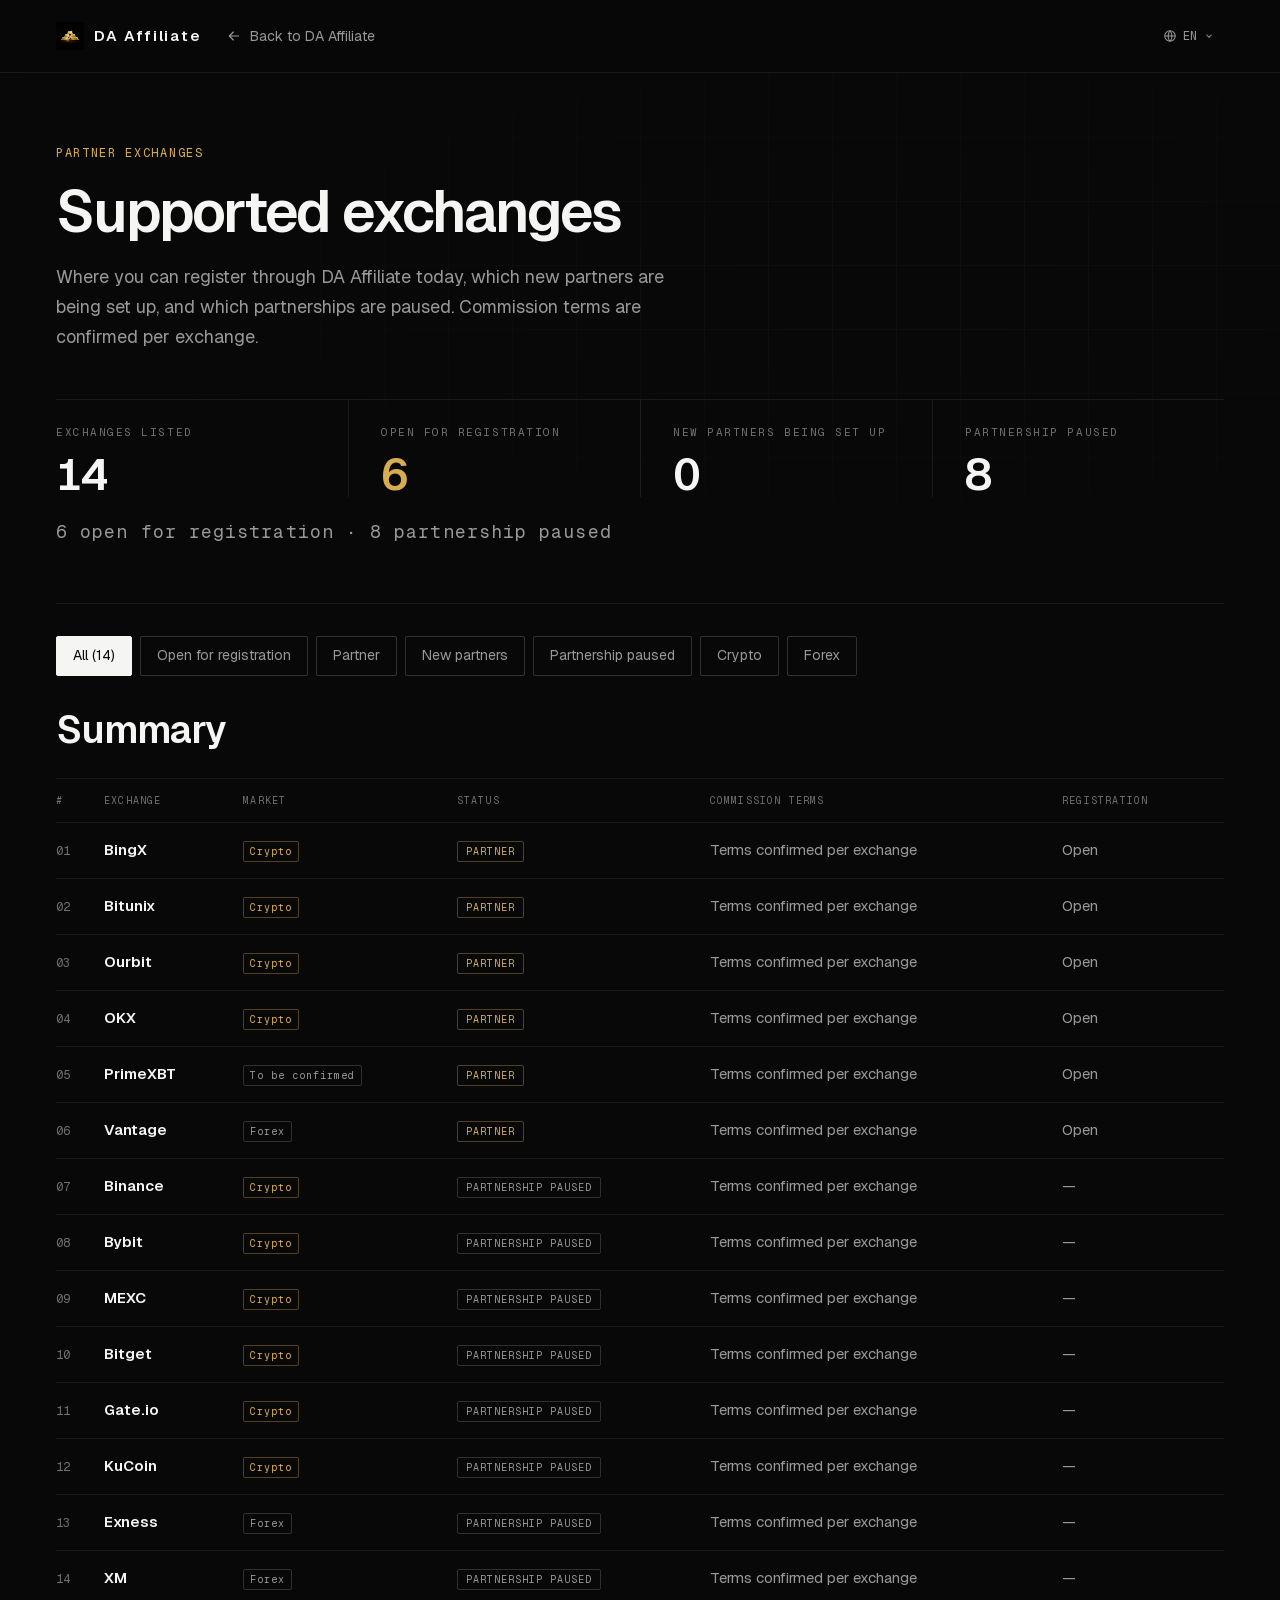
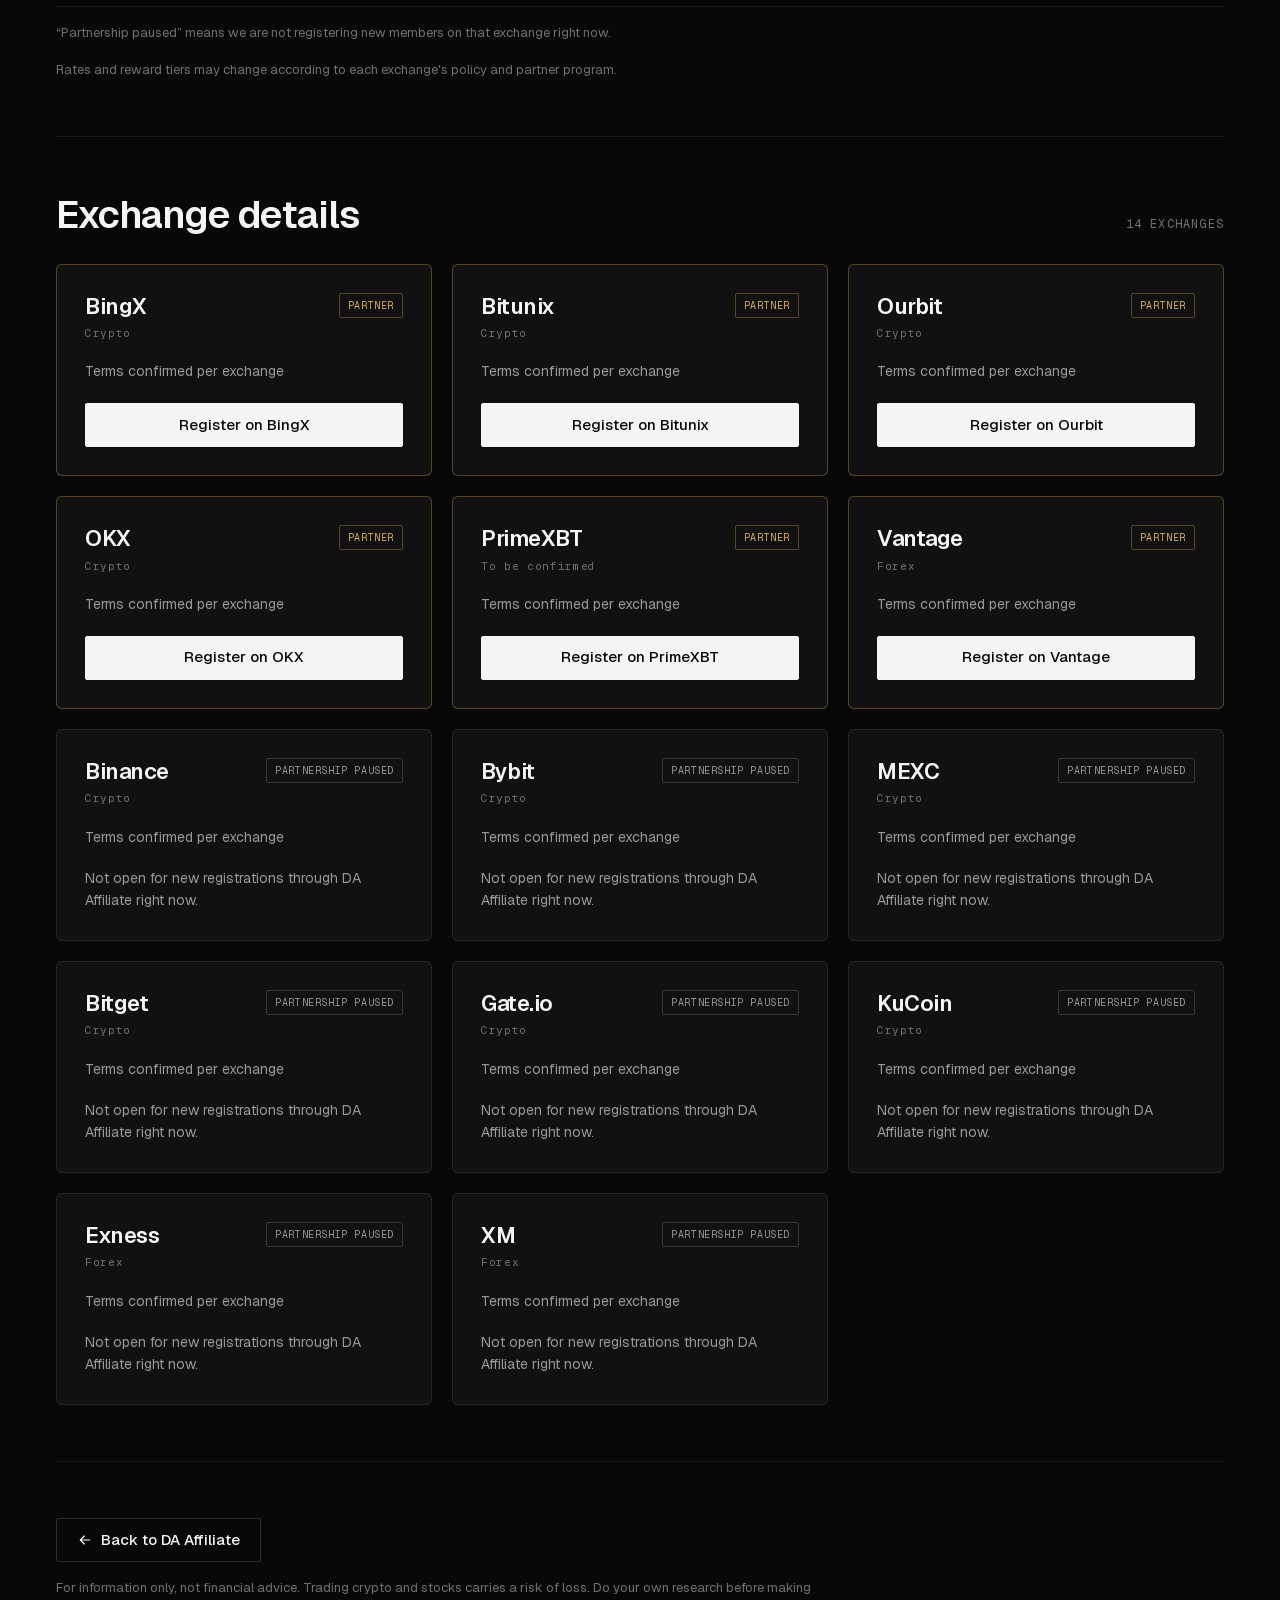
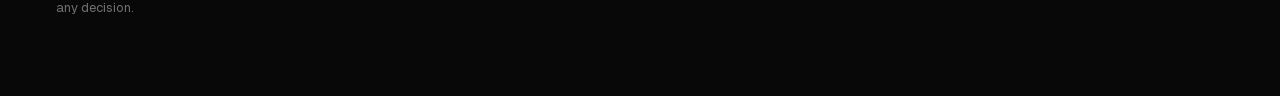
==== commit 50b2f035: "Update referral links: BingX (QQ4KIN), OKX, PrimeXBT, Vantage open for registration Links as supplie" ====
--- a/deals.html
+++ b/deals.html
@@ -268,11 +268,11 @@
         <div class="deals-stat-lbl" id="txt-stat1">Exchanges listed</div>
       </div>
       <div class="deals-stat">
-        <div class="deals-stat-num" id="stat-register">2</div>
+        <div class="deals-stat-num" id="stat-register">6</div>
         <div class="deals-stat-lbl" id="txt-stat2">Open for registration</div>
       </div>
       <div class="deals-stat">
-        <div class="deals-stat-num" id="stat-new">3</div>
+        <div class="deals-stat-num" id="stat-new">0</div>
         <div class="deals-stat-lbl" id="txt-stat3">New partners being set up</div>
       </div>
       <div class="deals-stat">
@@ -280,7 +280,7 @@
         <div class="deals-stat-lbl" id="txt-stat4">Partnership paused</div>
       </div>
     </div>
-    <p class="deals-count-line" id="txt-count-line">2 open for registration · 1 link updating · 3 new partners being set up · 8 partnership paused</p>
+    <p class="deals-count-line" id="txt-count-line">6 open for registration · 8 partnership paused</p>
   </div>
 </div>
 
@@ -315,12 +315,12 @@
         </thead>
         <!-- static fallback generated from data/config.js; JS re-renders -->
         <tbody id="summaryBody">
-          <tr><td class="idx-cell">01</td><td class="name-cell">BingX</td><td><span class="type-pill crypto">Crypto</span></td><td><span class="status-pill status-active">Partner</span></td><td>Terms confirmed per exchange</td><td>Registration link updating</td></tr>
+          <tr><td class="idx-cell">01</td><td class="name-cell">BingX</td><td><span class="type-pill crypto">Crypto</span></td><td><span class="status-pill status-active">Partner</span></td><td>Terms confirmed per exchange</td><td>Open</td></tr>
           <tr><td class="idx-cell">02</td><td class="name-cell">Bitunix</td><td><span class="type-pill crypto">Crypto</span></td><td><span class="status-pill status-active">Partner</span></td><td>Terms confirmed per exchange</td><td>Open</td></tr>
           <tr><td class="idx-cell">03</td><td class="name-cell">Ourbit</td><td><span class="type-pill crypto">Crypto</span></td><td><span class="status-pill status-active">Partner</span></td><td>Terms confirmed per exchange</td><td>Open</td></tr>
-          <tr><td class="idx-cell">04</td><td class="name-cell">OKX</td><td><span class="type-pill crypto">Crypto</span></td><td><span class="status-pill status-new_deal_pending">New partner · setup in progress</span></td><td>Terms will be published once confirmed</td><td>Registration link coming</td></tr>
-          <tr><td class="idx-cell">05</td><td class="name-cell">PrimeXBT</td><td><span class="type-pill unconfirmed">To be confirmed</span></td><td><span class="status-pill status-new_deal_pending">New partner · setup in progress</span></td><td>Terms will be published once confirmed</td><td>Registration link coming</td></tr>
-          <tr><td class="idx-cell">06</td><td class="name-cell">Vantage</td><td><span class="type-pill forex">Forex</span></td><td><span class="status-pill status-new_deal_pending">New partner · setup in progress</span></td><td>Terms will be published once confirmed</td><td>Registration link coming</td></tr>
+          <tr><td class="idx-cell">04</td><td class="name-cell">OKX</td><td><span class="type-pill crypto">Crypto</span></td><td><span class="status-pill status-active">Partner</span></td><td>Terms confirmed per exchange</td><td>Open</td></tr>
+          <tr><td class="idx-cell">05</td><td class="name-cell">PrimeXBT</td><td><span class="type-pill unconfirmed">To be confirmed</span></td><td><span class="status-pill status-active">Partner</span></td><td>Terms confirmed per exchange</td><td>Open</td></tr>
+          <tr><td class="idx-cell">06</td><td class="name-cell">Vantage</td><td><span class="type-pill forex">Forex</span></td><td><span class="status-pill status-active">Partner</span></td><td>Terms confirmed per exchange</td><td>Open</td></tr>
           <tr><td class="idx-cell">07</td><td class="name-cell">Binance</td><td><span class="type-pill crypto">Crypto</span></td><td><span class="status-pill status-paused">Partnership paused</span></td><td>Terms confirmed per exchange</td><td>—</td></tr>
           <tr><td class="idx-cell">08</td><td class="name-cell">Bybit</td><td><span class="type-pill crypto">Crypto</span></td><td><span class="status-pill status-paused">Partnership paused</span></td><td>Terms confirmed per exchange</td><td>—</td></tr>
           <tr><td class="idx-cell">09</td><td class="name-cell">MEXC</td><td><span class="type-pill crypto">Crypto</span></td><td><span class="status-pill status-paused">Partnership paused</span></td><td>Terms confirmed per exchange</td><td>—</td></tr>
@@ -332,8 +332,8 @@
         </tbody>
       </table>
     </div>
-    <p class="note-small" id="txt-updating-note">The registration link for BingX is being updated; the partnership itself is unchanged.</p>
-    <p class="note-small" id="txt-new-note">New partners being set up: OKX, PrimeXBT and Vantage — registration links and terms will be published once confirmed.</p>
+    <p class="note-small" id="txt-updating-note"></p>
+    <p class="note-small" id="txt-new-note"></p>
     <p class="note-small" id="txt-paused-note">“Partnership paused” means we are not registering new members on that exchange right now.</p>
     <p class="note-small" id="txt-rates">Rates and reward tiers may change according to each exchange's policy and partner program.</p>
   </div>
@@ -456,7 +456,11 @@
   var d = txt[lang] || {};
   var s = d[key] !== undefined ? d[key] : txt.en[key];
   if (s === undefined) return '';
-  return s.replace(/\{(\w+)\}/g, function (m, k) { return vars && vars[k] !== undefined ? vars[k] : m; });
+  s = s.replace(/\{(\w+)\}/g, function (m, k) { return vars && vars[k] !== undefined ? vars[k] : m; });
+  // Count lines like "6 open · 0 link updating · 8 paused": drop the "0 …" parts.
+  if (s.indexOf(' · ') === -1) return s;
+  var parts = s.split(' · ').filter(function (p) { return !/^0 /.test(p); });
+  return parts.length ? parts.join(' · ') : s;
 }
 
 // ═══════════════════════════════════════════════════════════
